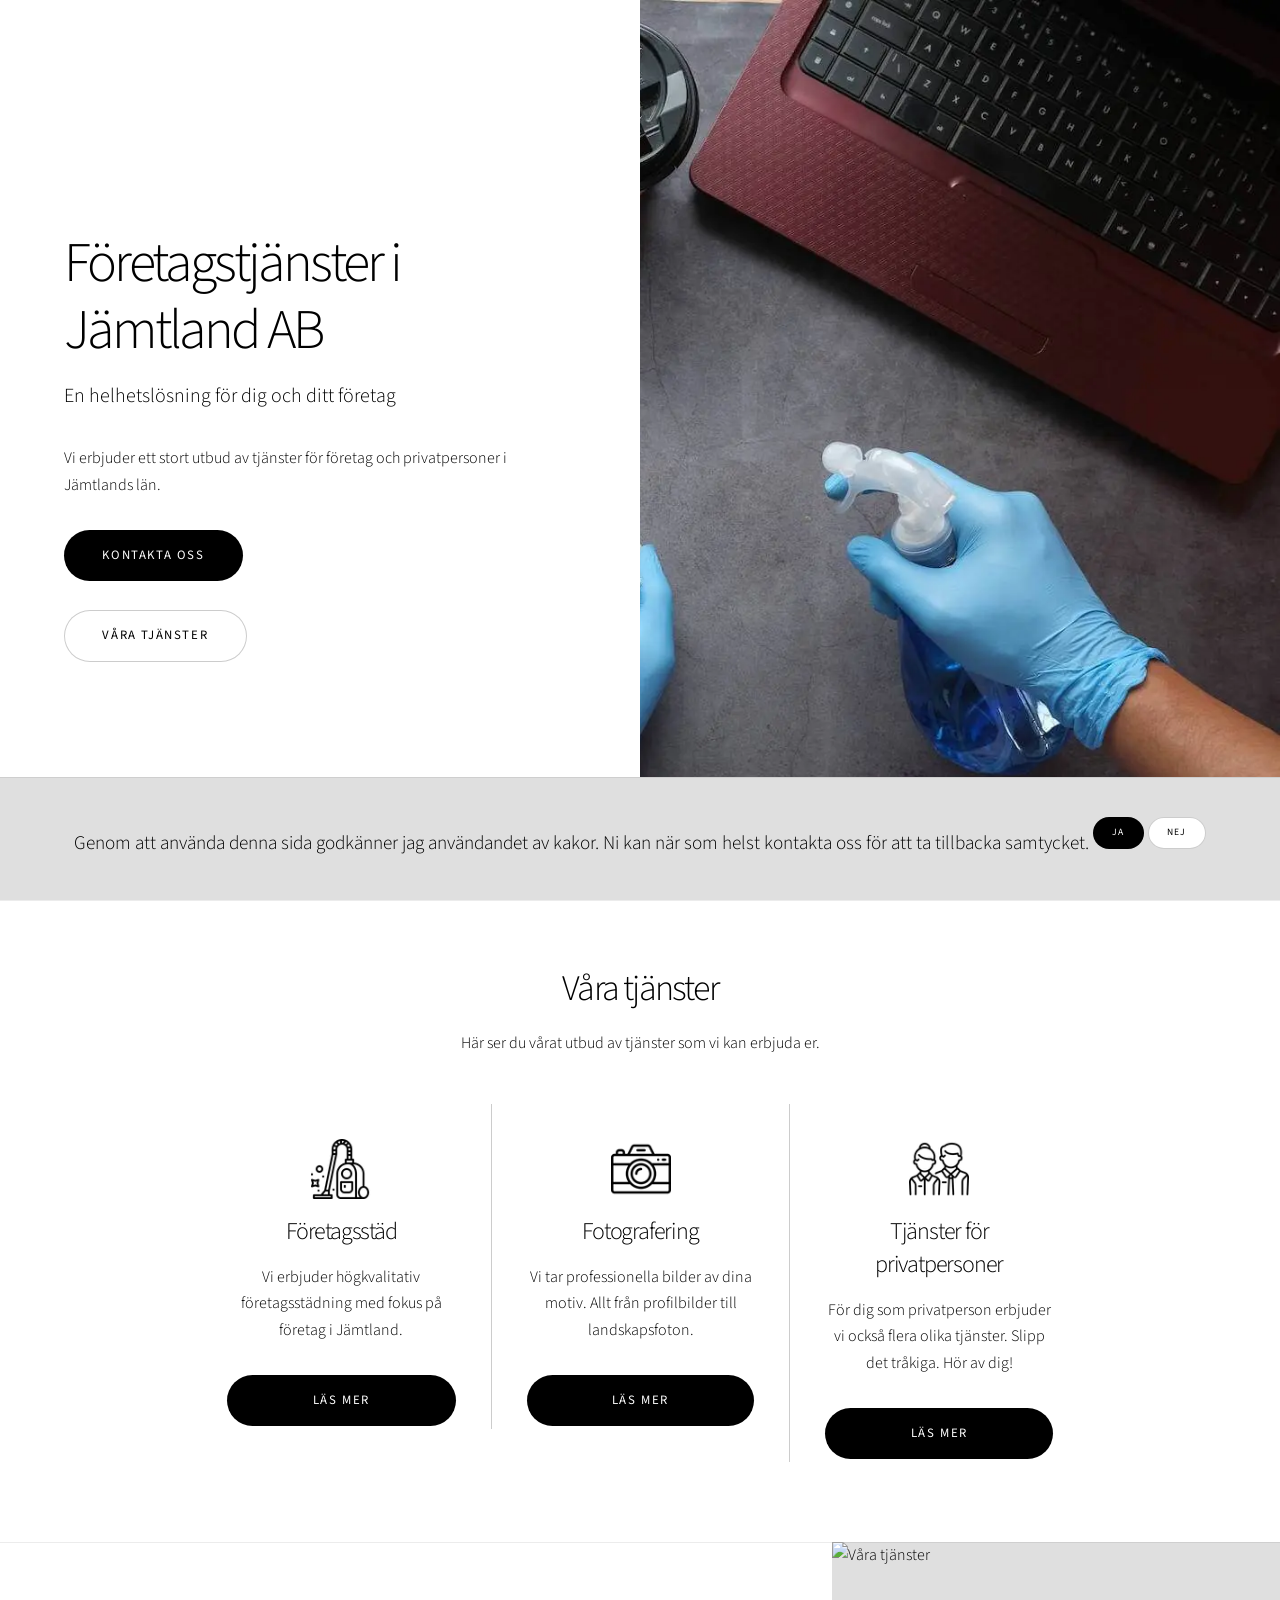
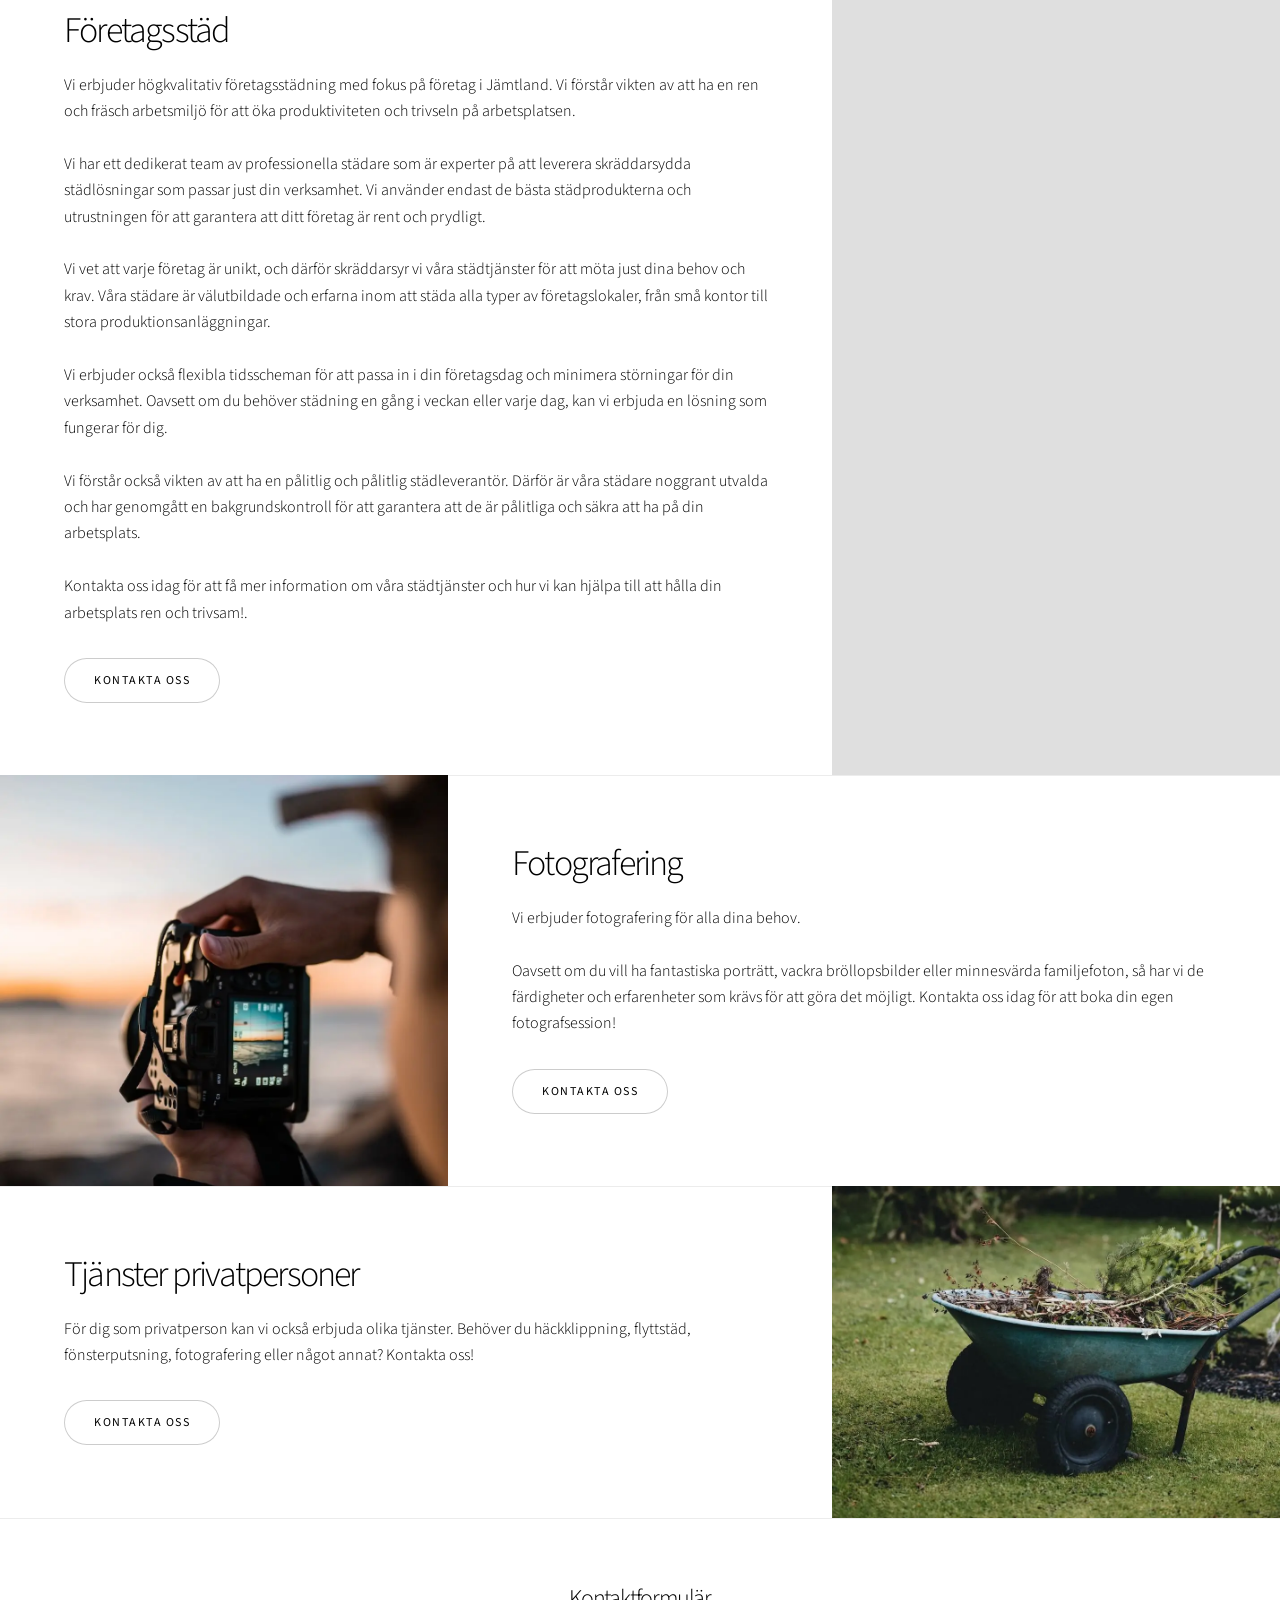
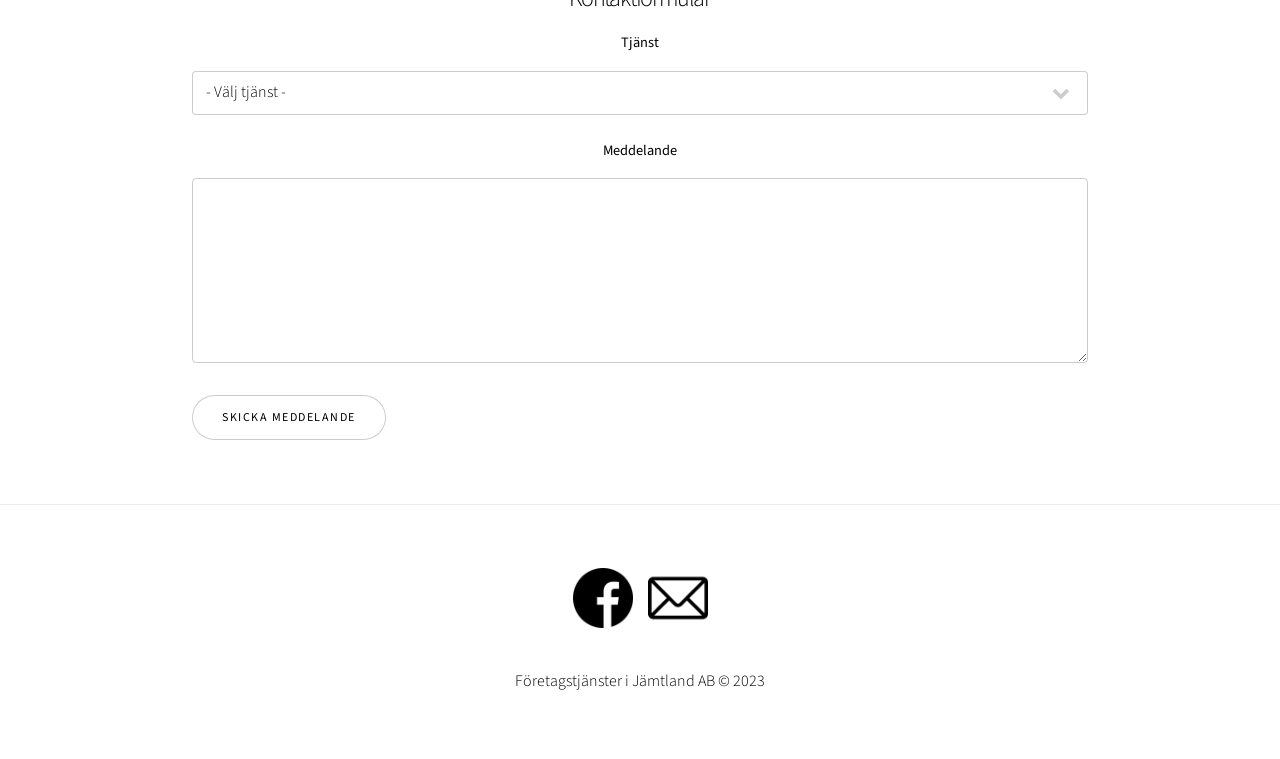
==== public/index.html @ 09ce7a41 "Add private" ====
<!DOCTYPE HTML>

<html lang="sv">
	
	<head>
	<meta name="generator" content="Hugo 0.111.3">
	<title>Företagsstäd i Jämtland AB</title>
	<meta charset="utf-8" />
	<meta name="viewport" content="width=device-width, initial-scale=1, user-scalable=yes" />
	<meta name="description" content="Företagstjänster i Jämtland AB erbjuder flera olika tjänster som företagsstäd, webbutveckling och redovisningstjänster för att hjälpa erat företag.">
	<meta name="author" content="">
	
	<meta name="msapplication-TileColor" content="#da532c">
    <meta name="theme-color" content="#ffffff">	
    <link rel="apple-touch-icon" sizes="180x180" href="./apple-touch-icon.png">
    <link rel="icon" type="image/png" sizes="32x32" href="./favicon-32x32.png">
    <link rel="icon" type="image/png" sizes="16x16" href="./favicon-16x16.png">
    <link rel="manifest" href="./site.webmanifest">
    <link rel="mask-icon" href="./safari-pinned-tab.svg" color="#5bbad5">
	
	
	
	
	
	<link rel="stylesheet" href="./css/main.min.css">
	
	
	
	<noscript><link rel="stylesheet" href="./css/noscript.min.css" /></noscript>
	

</head>


	<body>

		
		<div id="wrapper" class="divided">

	
<section class="banner style1 orient-left content-align-left image-position-right fullscreen onload-image-fade-in onload-content-fade-right">
    <div class="content">
        <h1>Företagstjänster i Jämtland AB</h1>
        <p class="major">En helhetslösning för dig och ditt företag
</p>
        <p>Vi erbjuder ett stort utbud av tjänster för företag och privatpersoner i Jämtlands län.
</p>
        <ul class="actions stacked">
            <li><a href="#form" class="button primary large wide smooth-scroll-middle">Kontakta oss</a></li>
            <li><a href="#items" class="button secondary large wide smooth-scroll-middle">Våra tjänster</a></li>
        </ul>
    </div>
    
    <div class="image">
        <picture>
            
        
            <source srcset="images/desk.webp" type="image/webp" >
        
            
        
            <img
            src="images/desk.jpg"
            alt="Företagsstäd i Jämtand AB"
            loading="lazy"
            decoding="async"
            width="1500"
            height="1000"
            />
        </picture>
    </div>
    
</section>
	
<section class="wrapper style1 align-center" id="items">
    <div class="inner">
        <h2>Våra tjänster</h2>
        <p>Här ser du vårat utbud av tjänster som vi kan erbjuda er.
</p>
        <div class="items style1 medium onscroll-fade-in">
            
                <section>
    <span class="icon style2 major cleaning"></span>
    <h3>Företagsstäd</h3>
    <p>
        Vi erbjuder högkvalitativ företagsstädning med fokus på företag i Jämtland.
    </p>
    <a href="#cleaning" class="button primary large wide smooth-scroll-middle">Läs mer</a>
</section>

            
                <section>
    <span class="icon style2 major camera"></span>
    <h3>Fotografering</h3>
    <p>
        Vi tar professionella bilder av dina motiv. Allt från profilbilder till landskapsfoton.
    </p>
    <a href="#photography" class="button primary large wide smooth-scroll-middle">Läs mer</a>
</section>

            
                <section>
    <span class="icon style2 major private image-bottom"></span>
    <h3>Tjänster för privatpersoner</h3>
    <p>
        För dig som privatperson erbjuder vi också flera olika tjänster. Slipp det tråkiga. Hör av dig!
    </p>
    <a href="#private" class="button primary large wide smooth-scroll-middle">Läs mer</a>
</section>

            
        </div>
    </div>
</section>
	
<section class="spotlight " id="cleaning">
    <div class="content">
        <h2>Företagsstäd</h2>
        <p>Vi erbjuder högkvalitativ företagsstädning med fokus på företag i Jämtland. Vi förstår vikten av att ha en ren och fräsch arbetsmiljö för att öka produktiviteten och trivseln på arbetsplatsen.
<br><br>
Vi har ett dedikerat team av professionella städare som är experter på att leverera skräddarsydda städlösningar som passar just din verksamhet. Vi använder endast de bästa städprodukterna och utrustningen för att garantera att ditt företag är rent och prydligt.
<br><br>
Vi vet att varje företag är unikt, och därför skräddarsyr vi våra städtjänster för att möta just dina behov och krav. Våra städare är välutbildade och erfarna inom att städa alla typer av företagslokaler, från små kontor till stora produktionsanläggningar.
<br><br>
Vi erbjuder också flexibla tidsscheman för att passa in i din företagsdag och minimera störningar för din verksamhet. Oavsett om du behöver städning en gång i veckan eller varje dag, kan vi erbjuda en lösning som fungerar för dig.
<br><br>
Vi förstår också vikten av att ha en pålitlig och pålitlig städleverantör. Därför är våra städare noggrant utvalda och har genomgått en bakgrundskontroll för att garantera att de är pålitliga och säkra att ha på din arbetsplats.
<br><br>
Kontakta oss idag för att få mer information om våra städtjänster och hur vi kan hjälpa till att hålla din arbetsplats ren och trivsam!.
</p>
        <ul class="actions stacked">
            <li><a href="#form" class="button smooth-scroll-middle" onclick="document.getElementById('service').value = 'cleaning'">Kontakta oss</a></li>
        </ul>
    </div>
    <div class="image">
        <picture>
            
        
            <source srcset="images/spray.webp" type="image/webp" >
        
            

            <img
            src="images/spray.jpg"
            alt="Våra tjänster"
            loading="lazy"
            decoding="async"
            width="1500"
            height="1000"
            />
        </picture>
    </div>
</section>
	
<section class="spotlight " id="photography">
    <div class="content">
        <h2>Fotografering</h2>
        <p>Vi erbjuder fotografering för alla dina behov.
<br><br>
Oavsett om du vill ha fantastiska porträtt, vackra bröllopsbilder eller minnesvärda familjefoton, så har vi de färdigheter och erfarenheter som krävs för att göra det möjligt. Kontakta oss idag för att boka din egen fotografsession!
</p>
        <ul class="actions stacked">
            <li><a href="#form" class="button smooth-scroll-middle" onclick="document.getElementById('service').value = 'camera'">Kontakta oss</a></li>
        </ul>
    </div>
    <div class="image">
        <picture>
            
        
            <source srcset="images/photography.webp" type="image/webp" >
        
            

            <img
            src="images/photography.jpg"
            alt="Våra tjänster"
            loading="lazy"
            decoding="async"
            width="1000"
            height="1500"
            />
        </picture>
    </div>
</section>
	
<section class="spotlight image-bottom" id="private">
    <div class="content">
        <h2>Tjänster privatpersoner</h2>
        <p>För dig som privatperson kan vi också erbjuda olika tjänster. Behöver du häckklippning, flyttstäd, fönsterputsning, fotografering eller något annat? Kontakta oss!
</p>
        <ul class="actions stacked">
            <li><a href="#form" class="button smooth-scroll-middle" onclick="document.getElementById('service').value = 'private'">Kontakta oss</a></li>
        </ul>
    </div>
    <div class="image">
        <picture>
            
        
            <source srcset="images/private.webp" type="image/webp" >
        
            

            <img
            src="images/private.jpg"
            alt="Våra tjänster"
            loading="lazy"
            decoding="async"
            width="1000"
            height="1500"
            />
        </picture>
    </div>
</section>
	
	
	<section class="wrapper style1 align-center">
  <div class="inner">
    <header>
        <h3>Kontaktformulär</h3>
    </header>
    <div class="content">
      <form method="post" action="#" id="form">
          <div class="fields">
              <div class="field">
                  <label for="service">Tjänst</label>
                  <select name="service" id="service">
                      <option value="">- Välj tjänst -</option>
                      <option value="cleaning">Företagsstäd</option>
                      <option value="web-development">Webbutveckling</option>
                      <option value="economy">Redovisningstjänster</option>
                  </select>
              </div>
              <div class="field">
                  <label for="message">Meddelande</label>
                  <textarea name="message" id="message" rows="6"></textarea>
              </div>
          </div>
          <ul class="actions">
              <li><input type="submit" name="submit" id="submit" value="Skicka meddelande" /></li>
          </ul>
      </form>
    </div>
  </div>
</section>
	<div id="cookie-notice">
  <span>Genom att använda denna sida godkänner jag användandet av kakor. Ni kan när som helst kontakta oss för att ta tillbacka samtycket.</span>
  <div id="cookie-notice-accept" class="button primary small">Ja</div>
  <div id="cookie-notice-deny" class="button secondary small">Nej</div>
</div>
  <script>
      function createCookie(name,value,days) {
          var expires = "";
          if (days) {
              var date = new Date();
              date.setTime(date.getTime() + (days*24*60*60*1000));
              expires = "; expires=" + date.toUTCString();
          }
          document.cookie = name + "=" + value + expires + "; path=/";
      }
      function readCookie(name) {
          var nameEQ = name + "=";
          var ca = document.cookie.split(';');
          for(var i=0;i < ca.length;i++) {
              var c = ca[i];
              while (c.charAt(0)==' ') c = c.substring(1,c.length);
              if (c.indexOf(nameEQ) == 0) return c.substring(nameEQ.length,c.length);
          }
          return null;
      }
      function eraseCookie(name) {
          createCookie(name,"",-1);
      }
  
      if(readCookie('cookie-notice-option')=='true') {
          function loadScriptAsync(scriptSrc, callback) {
              if (typeof callback !== 'function') {
                  throw new Error('Not a valid callback for async script load');
              }
              var script = document.createElement('script');
              script.onload = callback;
              script.src = scriptSrc;
              document.head.appendChild(script);
          }
  
          loadScriptAsync('https://www.googletagmanager.com/gtag/js?id=G-N3TDDSW', function () {
              window.dataLayer = window.dataLayer || [];
              function gtag() { dataLayer.push(arguments); }
              gtag('js', new Date());
              gtag('config', 'G-N3TDDSW', { 'anonymize_ip': true }); 
          })
      } else if (readCookie('cookie-notice-option')!='false'){
          document.getElementById('cookie-notice').style.display = 'block';
      }
  
      document.getElementById('cookie-notice-accept').addEventListener("click",function() {
          createCookie('cookie-notice-option','true',31);
          document.getElementById('cookie-notice').style.display = 'none';
          location.reload();
      });
  
      document.getElementById('cookie-notice-deny').addEventListener("click",function() {
          createCookie('cookie-notice-option','false',31);
          document.getElementById('cookie-notice').style.display = 'none';
          location.reload();
      });
  
  </script>
  
	
<footer class="wrapper style1 align-center">
    <div class="inner">
        <ul class="icons">
            <li><a target="_blank" href="https://www.facebook.com/profile.php?id=100092133390750" class="icon brands style2"
                style="background-image:  url('[data-uri]')"
                aria-label="Gå till vår Facebooksida"><span class="label">Facebook</span></a></li>
            <li><a target="_blank" href="mailto:intresse@fijab.se" class="fav icon style2"
                style="background-image: url('[data-uri]')"
                aria-label="Skicka ett mail till oss"><span class="label">Email</span></a></li>
        </ul>
        <p>Företagstjänster i Jämtland AB &copy; 2023</p>
</div>
</footer>



		
		</div>
		
		
			
		






<script src='./js/bundle.min.js'></script>


	</body>
</html>
---- public/css/main.min.css ----
@import "https://fonts.googleapis.com/css?family=Source+Sans+Pro:300,300i,400,400i";html,body,div,span,applet,object,iframe,h1,h2,h3,h4,h5,h6,p,blockquote,pre,a,abbr,acronym,address,big,cite,code,del,dfn,em,img,ins,kbd,q,s,samp,small,strike,strong,sub,sup,tt,var,b,u,i,center,dl,dt,dd,ol,ul,li,fieldset,form,label,legend,table,caption,tbody,tfoot,thead,tr,th,td,article,aside,canvas,details,embed,figure,figcaption,footer,header,hgroup,menu,nav,output,ruby,section,summary,time,mark,audio,video{margin:0;padding:0;border:0;font-size:100%;font:inherit;vertical-align:baseline}article,aside,details,figcaption,figure,footer,header,hgroup,menu,nav,section{display:block}body{line-height:1}ol,ul{list-style:none}blockquote,q{quotes:none}blockquote:before,blockquote:after,q:before,q:after{content:'';content:none}table{border-collapse:collapse;border-spacing:0}body{-webkit-text-size-adjust:none}mark{background-color:transparent;color:inherit}input::-moz-focus-inner{border:0;padding:0}input,select,textarea{-moz-appearance:none;-webkit-appearance:none;-ms-appearance:none;appearance:none}@-ms-viewport{width: device-width; }body{-ms-overflow-style:scrollbar}@media screen and (max-width:480px){html,body{min-width:320px}}html{box-sizing:border-box}*,*:before,*:after{box-sizing:inherit}body{background:#fff}body.is-preload *,body.is-preload *:before,body.is-preload *:after{-moz-animation:none!important;-webkit-animation:none!important;-ms-animation:none!important;animation:none!important;-moz-transition:none!important;-webkit-transition:none!important;-ms-transition:none!important;transition:none!important}#cookie-notice{font-size:larger;padding:.5rem 1rem;display:none;text-align:center;position:fixed;bottom:0;left:0;padding-top:40px;padding-bottom:40px;width:100%;background:#dfdfdf;color:#000;z-index:1}#cookie-notice a{font-weight:600;display:inline-flex;cursor:pointer;margin-left:.5rem}#cookie-notice-deny{background-color:#fff}@media(max-width:767px){#cookie-notice span{display:block;padding-top:3px;margin-bottom:1rem}#cookie-notice a{position:relative;bottom:4px}}html{font-size:18pt}@media screen and (max-width:1680px){html{font-size:14pt}}@media screen and (max-width:1280px){html{font-size:12pt}}@media screen and (max-width:736px){html{font-size:11pt}}@media screen and (max-width:360px){html{font-size:10pt}}body{background-color:#fff;color:#000}body,input,select,textarea{font-family:source sans pro,Helvetica,sans-serif;font-size:1rem;font-weight:300;line-height:1.65}a{-moz-transition:color .2s ease-in-out;-webkit-transition:color .2s ease-in-out;-ms-transition:color .2s ease-in-out;transition:color .2s ease-in-out;text-decoration:underline}a:hover{text-decoration:none}strong,b{font-weight:400}em,i{font-style:italic}p{margin:0 0 2rem}p.major{font-size:1.25rem}h1,h2,h3,h4,h5,h6{font-weight:300;line-height:1.375;letter-spacing:-.05em;margin:0 0 1rem}h1 a,h2 a,h3 a,h4 a,h5 a,h6 a{color:inherit;text-decoration:none}h1{font-size:3.5rem;line-height:1.2}h2{font-size:2.25rem}h3{font-size:1.5rem}h4{font-size:1.1rem}h5{font-size:.9rem}h6{font-size:.7rem}sub{font-size:.8rem;position:relative;top:.5rem}sup{font-size:.8rem;position:relative;top:-.5rem}blockquote{border-left:solid 4px;font-style:italic;margin:0 0 2rem;padding:.5rem 0 .5rem 2rem}code{border-radius:4px;font-family:courier new,monospace;font-size:.9em;margin:0 .25rem;padding:.25rem .325rem}pre{-webkit-overflow-scrolling:touch;font-family:courier new,monospace;font-size:.9em;margin:0 0 2rem}pre code{display:block;line-height:1.5;padding:.75rem 1rem;overflow-x:auto}hr{border:0;border-bottom:solid 1px;margin:2.5rem 0}hr.major{margin:3.5rem 0}.align-left{text-align:left}.align-center{text-align:center}.align-right{text-align:right}.footerspacer{padding-left:15px;padding-right:15px}@media screen and (max-width:736px){p.major{font-size:1.1rem}h1{font-size:2.5rem}h2{font-size:2rem}h3{font-size:1.25rem}h4{font-size:1rem}}input,select,textarea{color:#000}a{color:#000}a:hover{color:#837164}strong,b{color:#000}h1,h2,h3,h4,h5,h6{color:#000}blockquote{border-left-color:rgba(0,0,0,.2)}code{background:rgba(0,0,0,5%);border-color:rgba(0,0,0,.2)}hr{border-bottom-color:rgba(0,0,0,.2)}.row{display:flex;flex-wrap:wrap;box-sizing:border-box;align-items:stretch}.row>*{box-sizing:border-box}.row.gtr-uniform>*>:last-child{margin-bottom:0}.row.aln-left{justify-content:flex-start}.row.aln-center{justify-content:center}.row.aln-right{justify-content:flex-end}.row.aln-top{align-items:flex-start}.row.aln-middle{align-items:center}.row.aln-bottom{align-items:flex-end}.row>.imp{order:-1}.row>.col-1{width:8.33333333%}.row>.off-1{margin-left:8.33333333%}.row>.col-2{width:16.66666667%}.row>.off-2{margin-left:16.66666667%}.row>.col-3{width:25%}.row>.off-3{margin-left:25%}.row>.col-4{width:33.33333333%}.row>.off-4{margin-left:33.33333333%}.row>.col-5{width:41.66666667%}.row>.off-5{margin-left:41.66666667%}.row>.col-6{width:50%}.row>.off-6{margin-left:50%}.row>.col-7{width:58.33333333%}.row>.off-7{margin-left:58.33333333%}.row>.col-8{width:66.66666667%}.row>.off-8{margin-left:66.66666667%}.row>.col-9{width:75%}.row>.off-9{margin-left:75%}.row>.col-10{width:83.33333333%}.row>.off-10{margin-left:83.33333333%}.row>.col-11{width:91.66666667%}.row>.off-11{margin-left:91.66666667%}.row>.col-12{width:100%}.row>.off-12{margin-left:100%}.row.gtr-0{margin-top:0;margin-left:0}.row.gtr-0>*{padding:0 0 0 0}.row.gtr-0.gtr-uniform{margin-top:0}.row.gtr-0.gtr-uniform>*{padding-top:0}.row.gtr-25{margin-top:0;margin-left:-.5rem}.row.gtr-25>*{padding:0 0 0 .5rem}.row.gtr-25.gtr-uniform{margin-top:-.5rem}.row.gtr-25.gtr-uniform>*{padding-top:.5rem}.row.gtr-50{margin-top:0;margin-left:-1rem}.row.gtr-50>*{padding:0 0 0 1rem}.row.gtr-50.gtr-uniform{margin-top:-1rem}.row.gtr-50.gtr-uniform>*{padding-top:1rem}.row{margin-top:0;margin-left:-2rem}.row>*{padding:0 0 0 2rem}.row.gtr-uniform{margin-top:-2rem}.row.gtr-uniform>*{padding-top:2rem}.row.gtr-150{margin-top:0;margin-left:-3rem}.row.gtr-150>*{padding:0 0 0 3rem}.row.gtr-150.gtr-uniform{margin-top:-3rem}.row.gtr-150.gtr-uniform>*{padding-top:3rem}.row.gtr-200{margin-top:0;margin-left:-4rem}.row.gtr-200>*{padding:0 0 0 4rem}.row.gtr-200.gtr-uniform{margin-top:-4rem}.row.gtr-200.gtr-uniform>*{padding-top:4rem}@media screen and (max-width:1680px){.row{display:flex;flex-wrap:wrap;box-sizing:border-box;align-items:stretch}.row>*{box-sizing:border-box}.row.gtr-uniform>*>:last-child{margin-bottom:0}.row.aln-left{justify-content:flex-start}.row.aln-center{justify-content:center}.row.aln-right{justify-content:flex-end}.row.aln-top{align-items:flex-start}.row.aln-middle{align-items:center}.row.aln-bottom{align-items:flex-end}.row>.imp-xlarge{order:-1}.row>.col-1-xlarge{width:8.33333333%}.row>.off-1-xlarge{margin-left:8.33333333%}.row>.col-2-xlarge{width:16.66666667%}.row>.off-2-xlarge{margin-left:16.66666667%}.row>.col-3-xlarge{width:25%}.row>.off-3-xlarge{margin-left:25%}.row>.col-4-xlarge{width:33.33333333%}.row>.off-4-xlarge{margin-left:33.33333333%}.row>.col-5-xlarge{width:41.66666667%}.row>.off-5-xlarge{margin-left:41.66666667%}.row>.col-6-xlarge{width:50%}.row>.off-6-xlarge{margin-left:50%}.row>.col-7-xlarge{width:58.33333333%}.row>.off-7-xlarge{margin-left:58.33333333%}.row>.col-8-xlarge{width:66.66666667%}.row>.off-8-xlarge{margin-left:66.66666667%}.row>.col-9-xlarge{width:75%}.row>.off-9-xlarge{margin-left:75%}.row>.col-10-xlarge{width:83.33333333%}.row>.off-10-xlarge{margin-left:83.33333333%}.row>.col-11-xlarge{width:91.66666667%}.row>.off-11-xlarge{margin-left:91.66666667%}.row>.col-12-xlarge{width:100%}.row>.off-12-xlarge{margin-left:100%}.row.gtr-0{margin-top:0;margin-left:0}.row.gtr-0>*{padding:0 0 0 0}.row.gtr-0.gtr-uniform{margin-top:0}.row.gtr-0.gtr-uniform>*{padding-top:0}.row.gtr-25{margin-top:0;margin-left:-.5rem}.row.gtr-25>*{padding:0 0 0 .5rem}.row.gtr-25.gtr-uniform{margin-top:-.5rem}.row.gtr-25.gtr-uniform>*{padding-top:.5rem}.row.gtr-50{margin-top:0;margin-left:-1rem}.row.gtr-50>*{padding:0 0 0 1rem}.row.gtr-50.gtr-uniform{margin-top:-1rem}.row.gtr-50.gtr-uniform>*{padding-top:1rem}.row{margin-top:0;margin-left:-2rem}.row>*{padding:0 0 0 2rem}.row.gtr-uniform{margin-top:-2rem}.row.gtr-uniform>*{padding-top:2rem}.row.gtr-150{margin-top:0;margin-left:-3rem}.row.gtr-150>*{padding:0 0 0 3rem}.row.gtr-150.gtr-uniform{margin-top:-3rem}.row.gtr-150.gtr-uniform>*{padding-top:3rem}.row.gtr-200{margin-top:0;margin-left:-4rem}.row.gtr-200>*{padding:0 0 0 4rem}.row.gtr-200.gtr-uniform{margin-top:-4rem}.row.gtr-200.gtr-uniform>*{padding-top:4rem}}@media screen and (max-width:1280px){.row{display:flex;flex-wrap:wrap;box-sizing:border-box;align-items:stretch}.row>*{box-sizing:border-box}.row.gtr-uniform>*>:last-child{margin-bottom:0}.row.aln-left{justify-content:flex-start}.row.aln-center{justify-content:center}.row.aln-right{justify-content:flex-end}.row.aln-top{align-items:flex-start}.row.aln-middle{align-items:center}.row.aln-bottom{align-items:flex-end}.row>.imp-large{order:-1}.row>.col-1-large{width:8.33333333%}.row>.off-1-large{margin-left:8.33333333%}.row>.col-2-large{width:16.66666667%}.row>.off-2-large{margin-left:16.66666667%}.row>.col-3-large{width:25%}.row>.off-3-large{margin-left:25%}.row>.col-4-large{width:33.33333333%}.row>.off-4-large{margin-left:33.33333333%}.row>.col-5-large{width:41.66666667%}.row>.off-5-large{margin-left:41.66666667%}.row>.col-6-large{width:50%}.row>.off-6-large{margin-left:50%}.row>.col-7-large{width:58.33333333%}.row>.off-7-large{margin-left:58.33333333%}.row>.col-8-large{width:66.66666667%}.row>.off-8-large{margin-left:66.66666667%}.row>.col-9-large{width:75%}.row>.off-9-large{margin-left:75%}.row>.col-10-large{width:83.33333333%}.row>.off-10-large{margin-left:83.33333333%}.row>.col-11-large{width:91.66666667%}.row>.off-11-large{margin-left:91.66666667%}.row>.col-12-large{width:100%}.row>.off-12-large{margin-left:100%}.row.gtr-0{margin-top:0;margin-left:0}.row.gtr-0>*{padding:0 0 0 0}.row.gtr-0.gtr-uniform{margin-top:0}.row.gtr-0.gtr-uniform>*{padding-top:0}.row.gtr-25{margin-top:0;margin-left:-.5rem}.row.gtr-25>*{padding:0 0 0 .5rem}.row.gtr-25.gtr-uniform{margin-top:-.5rem}.row.gtr-25.gtr-uniform>*{padding-top:.5rem}.row.gtr-50{margin-top:0;margin-left:-1rem}.row.gtr-50>*{padding:0 0 0 1rem}.row.gtr-50.gtr-uniform{margin-top:-1rem}.row.gtr-50.gtr-uniform>*{padding-top:1rem}.row{margin-top:0;margin-left:-2rem}.row>*{padding:0 0 0 2rem}.row.gtr-uniform{margin-top:-2rem}.row.gtr-uniform>*{padding-top:2rem}.row.gtr-150{margin-top:0;margin-left:-3rem}.row.gtr-150>*{padding:0 0 0 3rem}.row.gtr-150.gtr-uniform{margin-top:-3rem}.row.gtr-150.gtr-uniform>*{padding-top:3rem}.row.gtr-200{margin-top:0;margin-left:-4rem}.row.gtr-200>*{padding:0 0 0 4rem}.row.gtr-200.gtr-uniform{margin-top:-4rem}.row.gtr-200.gtr-uniform>*{padding-top:4rem}}@media screen and (max-width:980px){.row{display:flex;flex-wrap:wrap;box-sizing:border-box;align-items:stretch}.row>*{box-sizing:border-box}.row.gtr-uniform>*>:last-child{margin-bottom:0}.row.aln-left{justify-content:flex-start}.row.aln-center{justify-content:center}.row.aln-right{justify-content:flex-end}.row.aln-top{align-items:flex-start}.row.aln-middle{align-items:center}.row.aln-bottom{align-items:flex-end}.row>.imp-medium{order:-1}.row>.col-1-medium{width:8.33333333%}.row>.off-1-medium{margin-left:8.33333333%}.row>.col-2-medium{width:16.66666667%}.row>.off-2-medium{margin-left:16.66666667%}.row>.col-3-medium{width:25%}.row>.off-3-medium{margin-left:25%}.row>.col-4-medium{width:33.33333333%}.row>.off-4-medium{margin-left:33.33333333%}.row>.col-5-medium{width:41.66666667%}.row>.off-5-medium{margin-left:41.66666667%}.row>.col-6-medium{width:50%}.row>.off-6-medium{margin-left:50%}.row>.col-7-medium{width:58.33333333%}.row>.off-7-medium{margin-left:58.33333333%}.row>.col-8-medium{width:66.66666667%}.row>.off-8-medium{margin-left:66.66666667%}.row>.col-9-medium{width:75%}.row>.off-9-medium{margin-left:75%}.row>.col-10-medium{width:83.33333333%}.row>.off-10-medium{margin-left:83.33333333%}.row>.col-11-medium{width:91.66666667%}.row>.off-11-medium{margin-left:91.66666667%}.row>.col-12-medium{width:100%}.row>.off-12-medium{margin-left:100%}.row.gtr-0{margin-top:0;margin-left:0}.row.gtr-0>*{padding:0 0 0 0}.row.gtr-0.gtr-uniform{margin-top:0}.row.gtr-0.gtr-uniform>*{padding-top:0}.row.gtr-25{margin-top:0;margin-left:-.5rem}.row.gtr-25>*{padding:0 0 0 .5rem}.row.gtr-25.gtr-uniform{margin-top:-.5rem}.row.gtr-25.gtr-uniform>*{padding-top:.5rem}.row.gtr-50{margin-top:0;margin-left:-1rem}.row.gtr-50>*{padding:0 0 0 1rem}.row.gtr-50.gtr-uniform{margin-top:-1rem}.row.gtr-50.gtr-uniform>*{padding-top:1rem}.row{margin-top:0;margin-left:-2rem}.row>*{padding:0 0 0 2rem}.row.gtr-uniform{margin-top:-2rem}.row.gtr-uniform>*{padding-top:2rem}.row.gtr-150{margin-top:0;margin-left:-3rem}.row.gtr-150>*{padding:0 0 0 3rem}.row.gtr-150.gtr-uniform{margin-top:-3rem}.row.gtr-150.gtr-uniform>*{padding-top:3rem}.row.gtr-200{margin-top:0;margin-left:-4rem}.row.gtr-200>*{padding:0 0 0 4rem}.row.gtr-200.gtr-uniform{margin-top:-4rem}.row.gtr-200.gtr-uniform>*{padding-top:4rem}}@media screen and (max-width:736px){.row{display:flex;flex-wrap:wrap;box-sizing:border-box;align-items:stretch}.row>*{box-sizing:border-box}.row.gtr-uniform>*>:last-child{margin-bottom:0}.row.aln-left{justify-content:flex-start}.row.aln-center{justify-content:center}.row.aln-right{justify-content:flex-end}.row.aln-top{align-items:flex-start}.row.aln-middle{align-items:center}.row.aln-bottom{align-items:flex-end}.row>.imp-small{order:-1}.row>.col-1-small{width:8.33333333%}.row>.off-1-small{margin-left:8.33333333%}.row>.col-2-small{width:16.66666667%}.row>.off-2-small{margin-left:16.66666667%}.row>.col-3-small{width:25%}.row>.off-3-small{margin-left:25%}.row>.col-4-small{width:33.33333333%}.row>.off-4-small{margin-left:33.33333333%}.row>.col-5-small{width:41.66666667%}.row>.off-5-small{margin-left:41.66666667%}.row>.col-6-small{width:50%}.row>.off-6-small{margin-left:50%}.row>.col-7-small{width:58.33333333%}.row>.off-7-small{margin-left:58.33333333%}.row>.col-8-small{width:66.66666667%}.row>.off-8-small{margin-left:66.66666667%}.row>.col-9-small{width:75%}.row>.off-9-small{margin-left:75%}.row>.col-10-small{width:83.33333333%}.row>.off-10-small{margin-left:83.33333333%}.row>.col-11-small{width:91.66666667%}.row>.off-11-small{margin-left:91.66666667%}.row>.col-12-small{width:100%}.row>.off-12-small{margin-left:100%}.row.gtr-0{margin-top:0;margin-left:0}.row.gtr-0>*{padding:0 0 0 0}.row.gtr-0.gtr-uniform{margin-top:0}.row.gtr-0.gtr-uniform>*{padding-top:0}.row.gtr-25{margin-top:0;margin-left:-.5rem}.row.gtr-25>*{padding:0 0 0 .5rem}.row.gtr-25.gtr-uniform{margin-top:-.5rem}.row.gtr-25.gtr-uniform>*{padding-top:.5rem}.row.gtr-50{margin-top:0;margin-left:-1rem}.row.gtr-50>*{padding:0 0 0 1rem}.row.gtr-50.gtr-uniform{margin-top:-1rem}.row.gtr-50.gtr-uniform>*{padding-top:1rem}.row{margin-top:0;margin-left:-2rem}.row>*{padding:0 0 0 2rem}.row.gtr-uniform{margin-top:-2rem}.row.gtr-uniform>*{padding-top:2rem}.row.gtr-150{margin-top:0;margin-left:-3rem}.row.gtr-150>*{padding:0 0 0 3rem}.row.gtr-150.gtr-uniform{margin-top:-3rem}.row.gtr-150.gtr-uniform>*{padding-top:3rem}.row.gtr-200{margin-top:0;margin-left:-4rem}.row.gtr-200>*{padding:0 0 0 4rem}.row.gtr-200.gtr-uniform{margin-top:-4rem}.row.gtr-200.gtr-uniform>*{padding-top:4rem}}@media screen and (max-width:480px){.row{display:flex;flex-wrap:wrap;box-sizing:border-box;align-items:stretch}.row>*{box-sizing:border-box}.row.gtr-uniform>*>:last-child{margin-bottom:0}.row.aln-left{justify-content:flex-start}.row.aln-center{justify-content:center}.row.aln-right{justify-content:flex-end}.row.aln-top{align-items:flex-start}.row.aln-middle{align-items:center}.row.aln-bottom{align-items:flex-end}.row>.imp-xsmall{order:-1}.row>.col-1-xsmall{width:8.33333333%}.row>.off-1-xsmall{margin-left:8.33333333%}.row>.col-2-xsmall{width:16.66666667%}.row>.off-2-xsmall{margin-left:16.66666667%}.row>.col-3-xsmall{width:25%}.row>.off-3-xsmall{margin-left:25%}.row>.col-4-xsmall{width:33.33333333%}.row>.off-4-xsmall{margin-left:33.33333333%}.row>.col-5-xsmall{width:41.66666667%}.row>.off-5-xsmall{margin-left:41.66666667%}.row>.col-6-xsmall{width:50%}.row>.off-6-xsmall{margin-left:50%}.row>.col-7-xsmall{width:58.33333333%}.row>.off-7-xsmall{margin-left:58.33333333%}.row>.col-8-xsmall{width:66.66666667%}.row>.off-8-xsmall{margin-left:66.66666667%}.row>.col-9-xsmall{width:75%}.row>.off-9-xsmall{margin-left:75%}.row>.col-10-xsmall{width:83.33333333%}.row>.off-10-xsmall{margin-left:83.33333333%}.row>.col-11-xsmall{width:91.66666667%}.row>.off-11-xsmall{margin-left:91.66666667%}.row>.col-12-xsmall{width:100%}.row>.off-12-xsmall{margin-left:100%}.row.gtr-0{margin-top:0;margin-left:0}.row.gtr-0>*{padding:0 0 0 0}.row.gtr-0.gtr-uniform{margin-top:0}.row.gtr-0.gtr-uniform>*{padding-top:0}.row.gtr-25{margin-top:0;margin-left:-.5rem}.row.gtr-25>*{padding:0 0 0 .5rem}.row.gtr-25.gtr-uniform{margin-top:-.5rem}.row.gtr-25.gtr-uniform>*{padding-top:.5rem}.row.gtr-50{margin-top:0;margin-left:-1rem}.row.gtr-50>*{padding:0 0 0 1rem}.row.gtr-50.gtr-uniform{margin-top:-1rem}.row.gtr-50.gtr-uniform>*{padding-top:1rem}.row{margin-top:0;margin-left:-2rem}.row>*{padding:0 0 0 2rem}.row.gtr-uniform{margin-top:-2rem}.row.gtr-uniform>*{padding-top:2rem}.row.gtr-150{margin-top:0;margin-left:-3rem}.row.gtr-150>*{padding:0 0 0 3rem}.row.gtr-150.gtr-uniform{margin-top:-3rem}.row.gtr-150.gtr-uniform>*{padding-top:3rem}.row.gtr-200{margin-top:0;margin-left:-4rem}.row.gtr-200>*{padding:0 0 0 4rem}.row.gtr-200.gtr-uniform{margin-top:-4rem}.row.gtr-200.gtr-uniform>*{padding-top:4rem}}@media screen and (max-width:360px){.row{display:flex;flex-wrap:wrap;box-sizing:border-box;align-items:stretch}.row>*{box-sizing:border-box}.row.gtr-uniform>*>:last-child{margin-bottom:0}.row.aln-left{justify-content:flex-start}.row.aln-center{justify-content:center}.row.aln-right{justify-content:flex-end}.row.aln-top{align-items:flex-start}.row.aln-middle{align-items:center}.row.aln-bottom{align-items:flex-end}.row>.imp-xxsmall{order:-1}.row>.col-1-xxsmall{width:8.33333333%}.row>.off-1-xxsmall{margin-left:8.33333333%}.row>.col-2-xxsmall{width:16.66666667%}.row>.off-2-xxsmall{margin-left:16.66666667%}.row>.col-3-xxsmall{width:25%}.row>.off-3-xxsmall{margin-left:25%}.row>.col-4-xxsmall{width:33.33333333%}.row>.off-4-xxsmall{margin-left:33.33333333%}.row>.col-5-xxsmall{width:41.66666667%}.row>.off-5-xxsmall{margin-left:41.66666667%}.row>.col-6-xxsmall{width:50%}.row>.off-6-xxsmall{margin-left:50%}.row>.col-7-xxsmall{width:58.33333333%}.row>.off-7-xxsmall{margin-left:58.33333333%}.row>.col-8-xxsmall{width:66.66666667%}.row>.off-8-xxsmall{margin-left:66.66666667%}.row>.col-9-xxsmall{width:75%}.row>.off-9-xxsmall{margin-left:75%}.row>.col-10-xxsmall{width:83.33333333%}.row>.off-10-xxsmall{margin-left:83.33333333%}.row>.col-11-xxsmall{width:91.66666667%}.row>.off-11-xxsmall{margin-left:91.66666667%}.row>.col-12-xxsmall{width:100%}.row>.off-12-xxsmall{margin-left:100%}.row.gtr-0{margin-top:0;margin-left:0}.row.gtr-0>*{padding:0 0 0 0}.row.gtr-0.gtr-uniform{margin-top:0}.row.gtr-0.gtr-uniform>*{padding-top:0}.row.gtr-25{margin-top:0;margin-left:-.5rem}.row.gtr-25>*{padding:0 0 0 .5rem}.row.gtr-25.gtr-uniform{margin-top:-.5rem}.row.gtr-25.gtr-uniform>*{padding-top:.5rem}.row.gtr-50{margin-top:0;margin-left:-1rem}.row.gtr-50>*{padding:0 0 0 1rem}.row.gtr-50.gtr-uniform{margin-top:-1rem}.row.gtr-50.gtr-uniform>*{padding-top:1rem}.row{margin-top:0;margin-left:-2rem}.row>*{padding:0 0 0 2rem}.row.gtr-uniform{margin-top:-2rem}.row.gtr-uniform>*{padding-top:2rem}.row.gtr-150{margin-top:0;margin-left:-3rem}.row.gtr-150>*{padding:0 0 0 3rem}.row.gtr-150.gtr-uniform{margin-top:-3rem}.row.gtr-150.gtr-uniform>*{padding-top:3rem}.row.gtr-200{margin-top:0;margin-left:-4rem}.row.gtr-200>*{padding:0 0 0 4rem}.row.gtr-200.gtr-uniform{margin-top:-4rem}.row.gtr-200.gtr-uniform>*{padding-top:4rem}}.box{border-radius:4px;border:solid 1px;margin-bottom:2rem;padding:1.5rem}.box>:last-child,.box>:last-child>:last-child,.box>:last-child>:last-child>:last-child{margin-bottom:0}.box.alt{border:0;border-radius:0;padding:0}.box{border-color:rgba(0,0,0,.2)}input[type=submit],input[type=reset],input[type=button],button,.button{-moz-appearance:none;-webkit-appearance:none;-ms-appearance:none;appearance:none;-moz-transition:background-color .2s ease-in-out,box-shadow .2s ease-in-out,color .2s ease-in-out;-webkit-transition:background-color .2s ease-in-out,box-shadow .2s ease-in-out,color .2s ease-in-out;-ms-transition:background-color .2s ease-in-out,box-shadow .2s ease-in-out,color .2s ease-in-out;transition:background-color .2s ease-in-out,box-shadow .2s ease-in-out,color .2s ease-in-out;border:0;cursor:pointer;display:inline-block;font-weight:400;letter-spacing:.125em;text-align:center;text-decoration:none;text-transform:uppercase;white-space:nowrap;font-size:.75rem;max-width:20rem;height:3.75em;line-height:3.75em;border-radius:3.75em;padding:0 2.5em;text-overflow:ellipsis;overflow:hidden}input[type=submit].icon:before,input[type=reset].icon:before,input[type=button].icon:before,button.icon:before,.button.icon:before{margin-right:.5rem}input[type=submit].fit,input[type=reset].fit,input[type=button].fit,button.fit,.button.fit{width:100%}input[type=submit].small,input[type=reset].small,input[type=button].small,button.small,.button.small{font-size:.6rem;height:3.325em;line-height:3.325em;border-radius:3.325em;padding:0 2em}input[type=submit].large,input[type=reset].large,input[type=button].large,button.large,.button.large{font-size:.8rem;height:4em;line-height:4em;border-radius:4em;padding:0 3em}input[type=submit].wide,input[type=reset].wide,input[type=button].wide,button.wide,.button.wide{min-width:14em}input[type=submit].disabled,input[type=submit]:disabled,input[type=reset].disabled,input[type=reset]:disabled,input[type=button].disabled,input[type=button]:disabled,button.disabled,button:disabled,.button.disabled,.button:disabled{pointer-events:none;opacity:.25}input[type=submit],input[type=reset],input[type=button],button,.button{background-color:transparent;box-shadow:inset 0 0 0 1px rgba(0,0,0,.2);color:#000!important}input[type=submit]:hover,input[type=reset]:hover,input[type=button]:hover,button:hover,.button:hover{box-shadow:inset 0 0 0 1px #837164;color:#837164!important}input[type=submit]:active,input[type=reset]:active,input[type=button]:active,button:active,.button:active{background-color:rgba(131,113,100,.2);box-shadow:inset 0 0 0 1px #837164;color:#837164!important}input[type=submit].primary,input[type=reset].primary,input[type=button].primary,button.primary,.button.primary{background-color:#000;box-shadow:none;color:#fff!important}input[type=submit].primary:hover,input[type=reset].primary:hover,input[type=button].primary:hover,button.primary:hover,.button.primary:hover{background-color:#837164}input[type=submit].primary:active,input[type=reset].primary:active,input[type=button].primary:active,button.primary:active,.button.primary:active{background-color:#60534a}form{margin:0 0 2rem}form>:last-child{margin-bottom:0}form>.fields{display:-moz-flex;display:-webkit-flex;display:-ms-flex;display:flex;-moz-flex-wrap:wrap;-webkit-flex-wrap:wrap;-ms-flex-wrap:wrap;flex-wrap:wrap;width:calc(100% + 3rem);margin:-1.5rem 0 2rem -1.5rem}form>.fields>.field{-moz-flex-grow:0;-webkit-flex-grow:0;-ms-flex-grow:0;flex-grow:0;-moz-flex-shrink:0;-webkit-flex-shrink:0;-ms-flex-shrink:0;flex-shrink:0;padding:1.5rem 0 0 1.5rem;width:calc(100% - 1.5rem)}form>.fields>.field.half{width:calc(50% - .75rem)}form>.fields>.field.third{width:calc(100%/3 - .5rem)}form>.fields>.field.quarter{width:calc(25% - .375rem)}@media screen and (max-width:480px){form>.fields{width:calc(100% + 3rem);margin:-1.5rem 0 2rem -1.5rem}form>.fields>.field{padding:1.5rem 0 0 1.5rem;width:calc(100% - 1.5rem)}form>.fields>.field.half{width:calc(100% - 1.5rem)}form>.fields>.field.third{width:calc(100% - 1.5rem)}form>.fields>.field.quarter{width:calc(100% - 1.5rem)}}label{display:block;font-size:.9rem;font-weight:400;margin:0 0 1rem}input[type=text],input[type=password],input[type=email],input[type=tel],input[type=search],input[type=url],select,textarea{-moz-appearance:none;-webkit-appearance:none;-ms-appearance:none;appearance:none;background-color:transparent;border-radius:4px;border:none;border:solid 1px;color:inherit;display:block;outline:0;padding:0 .825rem;text-decoration:none;width:100%}input[type=text]:invalid,input[type=password]:invalid,input[type=email]:invalid,input[type=tel]:invalid,input[type=search]:invalid,input[type=url]:invalid,select:invalid,textarea:invalid{box-shadow:none}select{background-size:1.25rem;background-repeat:no-repeat;background-position:calc(100% - 1rem);height:2.75rem;padding-right:2.75rem;text-overflow:ellipsis}select:focus::-ms-value{background-color:transparent}select::-ms-expand{display:none}input[type=text],input[type=password],input[type=email],input[type=tel],input[type=search],input[type=url],select{height:2.75rem}textarea{padding:.75rem 1rem}input[type=checkbox],input[type=radio]{-moz-appearance:none;-webkit-appearance:none;-ms-appearance:none;appearance:none;display:block;float:left;margin-right:-2rem;opacity:0;width:1rem;z-index:-1}input[type=checkbox]+label,input[type=radio]+label{text-decoration:none;-moz-user-select:none;-webkit-user-select:none;-ms-user-select:none;user-select:none;cursor:pointer;display:inline-block;font-size:1rem;font-weight:300;padding-left:2.4rem;padding-right:.75rem;position:relative;margin-bottom:0}input[type=checkbox]+label:before,input[type=radio]+label:before{-moz-osx-font-smoothing:grayscale;-webkit-font-smoothing:antialiased;display:inline-block;font-style:normal;font-variant:normal;text-rendering:auto;line-height:1;text-transform:none!important;font-family:'font awesome 5 pro';font-weight:900}input[type=checkbox]+label:before,input[type=radio]+label:before{border-radius:4px;border:solid 1px;content:'';display:inline-block;font-size:.8rem;height:1.65rem;left:0;line-height:1.65rem;position:absolute;text-align:center;top:0;width:1.65rem}input[type=checkbox]:checked+label:before,input[type=radio]:checked+label:before{content:'\f00c'}input[type=checkbox]+label:before{border-radius:4px}input[type=radio]+label:before{border-radius:100%}::-webkit-input-placeholder{opacity:1}:-moz-placeholder{opacity:1}::-moz-placeholder{opacity:1}:-ms-input-placeholder{opacity:1}label{color:#000}input[type=text],input[type=password],input[type=email],input[type=tel],input[type=search],input[type=url],select,textarea{border-color:rgba(0,0,0,.2)}input[type=text]:focus,input[type=password]:focus,input[type=email]:focus,input[type=tel]:focus,input[type=search]:focus,input[type=url]:focus,select:focus,textarea:focus{border-color:#837164;box-shadow:0 0 0 1px #837164}select{background-image:url("data:image/svg+xml;charset=utf8,%3Csvg%20xmlns=%22http://www.w3.org/2000/svg%22%20width=%2240%22%20height=%2240%22%20preserveAspectRatio=%22none%22%20viewBox=%220%200%2040%2040%22%3E%3Cpath%20d=%22M9.4%2012.3l10.4%2010.4%2010.4-10.4c.2-.2.5-.4.9-.4.3.0.6.1.9.4l3.3%203.3c.2.2.4.5.4.9s-.1.6-.4.9L20.7%2031.9c-.2.2-.5.4-.9.4-.3.0-.6-.1-.9-.4L4.3%2017.3c-.2-.2-.4-.5-.4-.9s.1-.6.4-.9l3.3-3.3c.2-.2.5-.4.9-.4S9.1%2012.1%209.4%2012.3z%22%20fill=%22rgba(0,%200,%200,%200.2)%22/%3E%3C/svg%3E")}select option{color:#000;background:#fff}input[type=checkbox]+label,input[type=radio]+label{color:#000}input[type=checkbox]+label:before,input[type=radio]+label:before{border-color:rgba(0,0,0,.2)}input[type=checkbox]:checked+label:before,input[type=radio]:checked+label:before{background-color:#000;border-color:#000;color:#fff}input[type=checkbox]:focus+label:before,input[type=radio]:focus+label:before{border-color:#837164;box-shadow:0 0 0 1px #837164}::-webkit-input-placeholder{color:rgba(0,0,0,.75)!important}:-moz-placeholder{color:rgba(0,0,0,.75)!important}::-moz-placeholder{color:rgba(0,0,0,.75)!important}:-ms-input-placeholder{color:rgba(0,0,0,.75)!important}.icon{text-decoration:none;border-bottom:none;position:relative;text-align:center}.icon:before{-moz-osx-font-smoothing:grayscale;-webkit-font-smoothing:antialiased;display:inline-block;font-style:normal;font-variant:normal;text-rendering:auto;line-height:1;text-transform:none!important;font-family:'font awesome 5 pro';font-weight:400}.icon>.label{display:none}.icon:before{line-height:inherit}.icon.solid:before{font-weight:900}.icon.brands:before{font-family:'font awesome 5 brands'}.icon.style2:before{border-radius:2.75em;display:inline-block;height:2.75em;line-height:2.75em;width:2.75em}.icon.major{display:block;margin:0 0 1rem}.icon.major:before{font-size:1.25rem}a.icon.style2:before{-moz-transition:background-color .2s ease-in-out,box-shadow .2s ease-in-out,color .2s ease-in-out;-webkit-transition:background-color .2s ease-in-out,box-shadow .2s ease-in-out,color .2s ease-in-out;-ms-transition:background-color .2s ease-in-out,box-shadow .2s ease-in-out,color .2s ease-in-out;transition:background-color .2s ease-in-out,box-shadow .2s ease-in-out,color .2s ease-in-out}.icon.style2:before{box-shadow:inset 0 0 0 1px rgba(0,0,0,.2)}a.icon.style2:hover:before{box-shadow:inset 0 0 0 1px #837164;color:#837164}a.icon.style2:active:before{background-color:rgba(131,113,100,.1);box-shadow:inset 0 0 0 1px #837164;color:#837164}.image{border:0;border-radius:4px;display:inline-block;position:relative}.image img{display:block;border-radius:4px}.image.left,.image.right{width:40%;max-width:10rem}.image.left img,.image.right img{width:100%}.image.left{float:left;margin:0 1.5rem 1rem 0;top:.25rem}.image.right{float:right;margin:0 0 1rem 1.5rem;top:.25rem}.image.fit{display:block;margin:0 0 2rem;width:100%}.image.fit img{width:100%}.image.main{display:block;margin:0 0 3rem;width:100%}.image.main img{width:100%}ol{list-style:decimal;margin:0 0 2rem;padding-left:1.25rem}ol li{padding-left:.25rem}ul{list-style:disc;margin:0 0 2rem;padding-left:1rem}ul li{padding-left:.5rem}ul.alt{list-style:none;padding-left:0}ul.alt li{border-top:solid 1px;padding:.5rem 0}ul.alt li:first-child{border-top:0;padding-top:0}dl{margin:0 0 2rem}dl dt{display:block;font-weight:400;margin:0 0 1rem}dl dd{margin-left:2rem}dl.style2 dt{width:25%;float:left}dl.style2 dd{width:70%;float:left}dl.style2:after{content:'';display:block;clear:both}ul.alt li{border-top-color:rgba(0,0,0,.2)}ul.actions{display:-moz-flex;display:-webkit-flex;display:-ms-flex;display:flex;cursor:default;list-style:none;margin-left:-1rem;padding-left:0}ul.actions li{padding:0 0 0 1rem;vertical-align:middle}ul.actions.special{-moz-justify-content:center;-webkit-justify-content:center;-ms-justify-content:center;justify-content:center;width:100%;margin-left:0}ul.actions.special li:first-child{padding-left:0}ul.actions.stacked{-moz-flex-direction:column;-webkit-flex-direction:column;-ms-flex-direction:column;flex-direction:column;margin-left:0}ul.actions.stacked li{padding:1.3rem 0 0}ul.actions.stacked li:first-child{padding-top:0}ul.actions.fit{width:calc(100% + 1rem)}ul.actions.fit li{-moz-flex-grow:1;-webkit-flex-grow:1;-ms-flex-grow:1;flex-grow:1;-moz-flex-shrink:1;-webkit-flex-shrink:1;-ms-flex-shrink:1;flex-shrink:1;width:100%}ul.actions.fit li>*{width:100%}ul.actions.fit.stacked{width:100%}@media screen and (max-width:480px){ul.actions:not(.fixed){-moz-flex-direction:column;-webkit-flex-direction:column;-ms-flex-direction:column;flex-direction:column;margin-left:0;width:100%!important}ul.actions:not(.fixed) li{-moz-flex-grow:1;-webkit-flex-grow:1;-ms-flex-grow:1;flex-grow:1;-moz-flex-shrink:1;-webkit-flex-shrink:1;-ms-flex-shrink:1;flex-shrink:1;padding:1rem 0 0;text-align:center;width:100%}ul.actions:not(.fixed) li>*{width:100%}ul.actions:not(.fixed) li:first-child{padding-top:0}ul.actions:not(.fixed) li input[type=submit],ul.actions:not(.fixed) li input[type=reset],ul.actions:not(.fixed) li input[type=button],ul.actions:not(.fixed) li button,ul.actions:not(.fixed) li .button{width:100%}ul.actions:not(.fixed) li input[type=submit].icon:before,ul.actions:not(.fixed) li input[type=reset].icon:before,ul.actions:not(.fixed) li input[type=button].icon:before,ul.actions:not(.fixed) li button.icon:before,ul.actions:not(.fixed) li .button.icon:before{margin-left:-.5rem}}ul.icons{cursor:default;list-style:none;padding-left:0}ul.icons li{display:inline-block;padding:0 .75rem 0 0}ul.icons li:last-child{padding-right:0}section.special,article.special{text-align:center}header p{position:relative;margin:-.65rem 0 1.5rem;font-style:italic}header h1+p{font-size:1.375rem}header h2+p{font-size:1.25rem}header h3+p{font-size:1.1rem}header h4+p,header h5+p,header h6+p{font-size:.9rem}header p{color:rgba(0,0,0,.75)}.table-wrapper{-webkit-overflow-scrolling:touch;margin:0 0 2rem;overflow-x:auto}.table-wrapper>table{margin-bottom:0}table{margin:0 0 2rem;width:100%}table tbody tr{border:solid 1px;border-left:0;border-right:0}table td{padding:.75rem}table th{font-size:.9rem;font-weight:400;padding:0 .75rem .75rem;text-align:left}table thead{border-bottom:solid 2px}table tfoot{border-top:solid 2px}table.alt{border-collapse:separate}table.alt tbody tr td{border:solid 1px;border-left-width:0;border-top-width:0}table.alt tbody tr td:first-child{border-left-width:1px}table.alt tbody tr:first-child td{border-top-width:1px}table.alt thead{border-bottom:0}table.alt tfoot{border-top:0}table.fixed{table-layout:fixed}table tbody tr{border-color:rgba(0,0,0,.2)}table tbody tr:nth-child(2n+1){background-color:rgba(0,0,0,5%)}table tbody tr.alt{background-color:rgba(0,0,0,5%)!important}table th{color:#000}table thead{border-bottom-color:rgba(0,0,0,.2)}table tfoot{border-top-color:rgba(0,0,0,.2)}table.alt tbody tr td{border-color:rgba(0,0,0,.2)}table.uniform tbody tr:nth-child(2n+1){background-color:transparent}.banner .image{opacity:0;animation:fadeIn 1000ms forwards}.banner .content{opacity:0;transform:translateY(50px);animation:fadeUp 800ms forwards}.banner.style1{-moz-align-items:-moz-stretch;-webkit-align-items:-webkit-stretch;-ms-align-items:-ms-stretch;align-items:stretch;display:-moz-flex;display:-webkit-flex;display:-ms-flex;display:flex;-moz-flex-direction:row;-webkit-flex-direction:row;-ms-flex-direction:row;flex-direction:row;-moz-justify-content:-moz-flex-end;-webkit-justify-content:-webkit-flex-end;-ms-justify-content:-ms-flex-end;justify-content:flex-end;position:relative;text-align:left;overflow-x:hidden}.banner.style1 .content{padding:7rem 7rem 5rem;-moz-align-self:center;-webkit-align-self:center;-ms-align-self:center;align-self:center;-moz-flex-grow:1;-webkit-flex-grow:1;-ms-flex-grow:1;flex-grow:1;-moz-flex-shrink:1;-webkit-flex-shrink:1;-ms-flex-shrink:1;flex-shrink:1;width:50%;max-width:48rem;margin:0 auto}.banner.style1 .image{-moz-flex-grow:0;-webkit-flex-grow:0;-ms-flex-grow:0;flex-grow:0;-moz-flex-shrink:0;-webkit-flex-shrink:0;-ms-flex-shrink:0;flex-shrink:0;border-radius:0;width:50%}.banner.style1 .image img{-moz-object-fit:cover;-webkit-object-fit:cover;-ms-object-fit:cover;object-fit:cover;-moz-object-position:center;-webkit-object-position:center;-ms-object-position:center;object-position:center;display:block;position:absolute;top:0;left:0;width:100%;height:100%;border-radius:0}@media screen and (max-width:1680px){.banner.style1 .content{padding:5rem 5rem 3rem}}@media screen and (max-width:1280px){.banner.style1 .content{padding:4rem 4rem 2rem}}@media screen and (max-width:980px){.banner.style1 .content{padding:3.75rem 3rem 1.75rem}}@media screen and (max-width:736px){.banner.style1 .content{padding:2.5rem 2rem .5rem}}@media screen and (orientation:portrait){.banner.style1{-moz-flex-direction:column-reverse;-webkit-flex-direction:column-reverse;-ms-flex-direction:column-reverse;flex-direction:column-reverse;text-align:center}.banner.style1 .content{display:-moz-flex;display:-webkit-flex;display:-ms-flex;display:flex;-moz-flex-direction:column;-webkit-flex-direction:column;-ms-flex-direction:column;flex-direction:column;-moz-justify-content:center;-webkit-justify-content:center;-ms-justify-content:center;justify-content:center;width:100%;max-width:100%}.banner.style1 .image{width:100%;max-width:100%;height:45vh}}.banner.style1.fullscreen{min-height:100vh}@media screen and (orientation:portrait){.banner.style1.fullscreen .content{min-height:50vh}.banner.style1.fullscreen .image{height:50vh}}.banner.style1.orient-right{-moz-flex-direction:row-reverse;-webkit-flex-direction:row-reverse;-ms-flex-direction:row-reverse;flex-direction:row-reverse}@media screen and (orientation:portrait){.banner.style1.orient-right{-moz-flex-direction:column-reverse;-webkit-flex-direction:column-reverse;-ms-flex-direction:column-reverse;flex-direction:column-reverse}}.banner.style1.content-align-center{text-align:center}.banner.style1.content-align-right{text-align:right}@media screen and (orientation:portrait){.banner.style1.content-align-right{text-align:center}}.banner.style1.image-position-left .image img{-moz-object-position:left;-webkit-object-position:left;-ms-object-position:left;object-position:left}.banner.style1.image-position-right .image img{-moz-object-position:right;-webkit-object-position:right;-ms-object-position:right;object-position:right}.banner.style2{padding:5.25rem 5.25rem 3.25rem;-moz-align-items:center;-webkit-align-items:center;-ms-align-items:center;align-items:center;display:-moz-flex;display:-webkit-flex;display:-ms-flex;display:flex;-moz-justify-content:center;-webkit-justify-content:center;-ms-justify-content:center;justify-content:center;background-color:inherit;position:relative;text-align:center;overflow-x:hidden}.banner.style2 .content{padding:5.25rem 5.25rem 3.25rem;position:relative;width:40rem;max-width:100%;background-color:inherit;border-radius:.5rem;margin-bottom:2rem;z-index:1}.banner.style2 .image{-moz-flex-grow:0;-webkit-flex-grow:0;-ms-flex-grow:0;flex-grow:0;-moz-flex-shrink:0;-webkit-flex-shrink:0;-ms-flex-shrink:0;flex-shrink:0;position:absolute;width:100%;height:100%;top:0;left:0;border-radius:0}.banner.style2 .image img{-moz-object-fit:cover;-webkit-object-fit:cover;-ms-object-fit:cover;object-fit:cover;-moz-object-position:center;-webkit-object-position:center;-ms-object-position:center;object-position:center;display:block;position:absolute;top:0;left:0;width:100%;height:100%;border-radius:0}@media screen and (max-width:1680px){.banner.style2{padding:3.75rem 3.75rem 1.75rem}.banner.style2 .content{padding:3.75rem 3.75rem 1.75rem}}@media screen and (max-width:1280px){.banner.style2{padding:4rem 3rem 2rem}.banner.style2 .content{padding:4rem 3rem 2rem}}@media screen and (max-width:980px){.banner.style2{padding:3rem 3rem 1rem}.banner.style2 .content{padding:3.75rem 2.25rem 1.75rem}}@media screen and (max-width:736px){.banner.style2{padding:2rem 2rem .1rem}.banner.style2 .content{padding:2.5rem 1.5rem .5rem}}.banner.style2.fullscreen{min-height:100vh}.banner.style2.orient-left{-moz-justify-content:-moz-flex-start;-webkit-justify-content:-webkit-flex-start;-ms-justify-content:-ms-flex-start;justify-content:flex-start;padding-left:0}.banner.style2.orient-left .content{border-top-left-radius:0;border-bottom-left-radius:0}.banner.style2.orient-right{-moz-justify-content:-moz-flex-end;-webkit-justify-content:-webkit-flex-end;-ms-justify-content:-ms-flex-end;justify-content:flex-end;padding-right:0}.banner.style2.orient-right .content{border-top-right-radius:0;border-bottom-right-radius:0}.banner.style2.content-align-left{text-align:left}.banner.style2.content-align-right{text-align:right}.banner.style2.image-position-left .image img{-moz-object-position:left;-webkit-object-position:left;-ms-object-position:left;object-position:left}.banner.style2.image-position-right .image img{-moz-object-position:right;-webkit-object-position:right;-ms-object-position:right;object-position:right}.banner.style3{padding:7rem 7rem 5rem;-moz-align-items:center;-webkit-align-items:center;-ms-align-items:center;align-items:center;display:-moz-flex;display:-webkit-flex;display:-ms-flex;display:flex;-moz-flex-direction:row-reverse;-webkit-flex-direction:row-reverse;-ms-flex-direction:row-reverse;flex-direction:row-reverse;-moz-justify-content:center;-webkit-justify-content:center;-ms-justify-content:center;justify-content:center;position:relative;text-align:left;overflow-x:hidden}.banner.style3 .content{width:31.5rem;max-width:100%}.banner.style3 .image{-moz-flex-grow:0;-webkit-flex-grow:0;-ms-flex-grow:0;flex-grow:0;-moz-flex-shrink:0;-webkit-flex-shrink:0;-ms-flex-shrink:0;flex-shrink:0;width:21rem;height:21rem;border-radius:100%;margin:0 3.5rem 2rem 0}.banner.style3 .image img{-moz-object-fit:cover;-webkit-object-fit:cover;-ms-object-fit:cover;object-fit:cover;-moz-object-position:center;-webkit-object-position:center;-ms-object-position:center;object-position:center;display:block;width:100%;height:100%;border-radius:100%}@media screen and (max-width:1680px){.banner.style3{padding:5rem 5rem 3rem}}@media screen and (max-width:1280px){.banner.style3{padding:4rem 4rem 2rem}}@media screen and (max-width:980px){.banner.style3{padding:3.75rem 3rem 1.75rem}.banner.style3 .image{width:18.375rem;height:18.375rem}}@media screen and (max-width:736px){.banner.style3{padding:2.5rem 2rem .5rem;-moz-align-items:-moz-flex-start;-webkit-align-items:-webkit-flex-start;-ms-align-items:-ms-flex-start;align-items:flex-start}.banner.style3 .image{width:15.75rem;height:15.75rem;margin:0 2rem 2rem 0}}@media screen and (orientation:portrait){.banner.style3{-moz-align-items:center;-webkit-align-items:center;-ms-align-items:center;align-items:center;-moz-flex-direction:column-reverse;-webkit-flex-direction:column-reverse;-ms-flex-direction:column-reverse;flex-direction:column-reverse;text-align:center}.banner.style3 .content{width:34rem;max-width:100%}.banner.style3 .image{margin-right:0}}.banner.style3.fullscreen{min-height:100vh}.banner.style3.orient-left{-moz-flex-direction:row;-webkit-flex-direction:row;-ms-flex-direction:row;flex-direction:row}.banner.style3.orient-left .image{margin:0 0 2rem 3.5rem}@media screen and (max-width:736px){.banner.style3.orient-left .image{margin:0 0 2rem 2rem}}@media screen and (orientation:portrait){.banner.style3.orient-left{-moz-flex-direction:column-reverse;-webkit-flex-direction:column-reverse;-ms-flex-direction:column-reverse;flex-direction:column-reverse}.banner.style3.orient-left .image{margin-left:0}}.banner.style3.content-align-center{text-align:center}.banner.style3.content-align-right{text-align:right}.banner.style3.image-position-left .image img{-moz-object-position:left;-webkit-object-position:left;-ms-object-position:left;object-position:left}.banner.style3.image-position-right .image img{-moz-object-position:right;-webkit-object-position:right;-ms-object-position:right;object-position:right}.banner.style4{padding:7rem 7rem 5rem;-moz-align-items:center;-webkit-align-items:center;-ms-align-items:center;align-items:center;display:-moz-flex;display:-webkit-flex;display:-ms-flex;display:flex;-moz-flex-direction:row-reverse;-webkit-flex-direction:row-reverse;-ms-flex-direction:row-reverse;flex-direction:row-reverse;-moz-justify-content:center;-webkit-justify-content:center;-ms-justify-content:center;justify-content:center;position:relative;text-align:left;overflow-x:hidden}.banner.style4 .content{width:31.5rem;max-width:100%}.banner.style4 .image{-moz-flex-grow:0;-webkit-flex-grow:0;-ms-flex-grow:0;flex-grow:0;-moz-flex-shrink:0;-webkit-flex-shrink:0;-ms-flex-shrink:0;flex-shrink:0;border-radius:0;border:solid 1px;width:13rem;height:23.11111111rem;margin-top:2.5rem;margin-bottom:5rem;margin-right:3.5rem}.banner.style4 .image img{-moz-object-fit:cover;-webkit-object-fit:cover;-ms-object-fit:cover;object-fit:cover;-moz-object-position:center;-webkit-object-position:center;-ms-object-position:center;object-position:center;display:block;width:100%;height:100%;border-radius:0}.banner.style4 .image:before{content:'';display:block;background-position:50%;background-repeat:no-repeat;border:solid 1px;border-bottom:0}.banner.style4 .image:after{content:'';display:block;background-position:50%;background-repeat:no-repeat;border:solid 1px;border-top:0}.banner.style4 .image:before{height:2.5rem;background-size:64px 32px;margin-top:-2.5rem;border-radius:1rem 1rem 0 0}.banner.style4 .image:after{height:3rem;background-size:64px 32px;margin-bottom:-3rem;border-radius:0 0 1rem 1rem}@media screen and (max-width:1680px){.banner.style4{padding:5rem 5rem 3rem}}@media screen and (max-width:1280px){.banner.style4{padding:4rem 4rem 2rem}}@media screen and (max-width:980px){.banner.style4{padding:3.75rem 3rem 1.75rem}.banner.style4 .image{width:11.375rem;height:20.22222222rem;margin-top:2.1875rem;margin-bottom:4.625rem}.banner.style4 .image:before{height:2.1875rem;background-size:56px 28px;margin-top:-2.1875rem;border-radius:.875rem .875rem 0 0}.banner.style4 .image:after{height:2.625rem;background-size:56px 28px;margin-bottom:-2.625rem;border-radius:0 0 .875rem .875rem}}@media screen and (max-width:736px){.banner.style4{padding:2.5rem 2rem .5rem;-moz-align-items:-moz-flex-start;-webkit-align-items:-webkit-flex-start;-ms-align-items:-ms-flex-start;align-items:flex-start}.banner.style4 .image{width:8.125rem;height:14.44444444rem;margin-top:1.5625rem;margin-bottom:3.875rem}.banner.style4 .image:before{height:1.5625rem;background-size:40px 20px;margin-top:-1.5625rem;border-radius:.625rem .625rem 0 0}.banner.style4 .image:after{height:1.875rem;background-size:40px 20px;margin-bottom:-1.875rem;border-radius:0 0 .625rem .625rem}}@media screen and (orientation:portrait){.banner.style4{-moz-align-items:center;-webkit-align-items:center;-ms-align-items:center;align-items:center;-moz-flex-direction:column-reverse;-webkit-flex-direction:column-reverse;-ms-flex-direction:column-reverse;flex-direction:column-reverse;text-align:center}.banner.style4 .content{width:34rem;max-width:100%}.banner.style4 .image{margin-right:0;margin-left:0}}.banner.style4.fullscreen{min-height:100vh}.banner.style4.orient-left{-moz-flex-direction:row;-webkit-flex-direction:row;-ms-flex-direction:row;flex-direction:row}.banner.style4.orient-left .image{margin-right:0;margin-left:3.5rem}@media screen and (orientation:portrait){.banner.style4.orient-left{-moz-flex-direction:column-reverse;-webkit-flex-direction:column-reverse;-ms-flex-direction:column-reverse;flex-direction:column-reverse}.banner.style4.orient-left .image{margin-right:0;margin-left:0}}.banner.style4.content-align-center{text-align:center}.banner.style4.content-align-right{text-align:right}.banner.style4.image-position-left .image img{-moz-object-position:left;-webkit-object-position:left;-ms-object-position:left;object-position:left}.banner.style4.image-position-right .image img{-moz-object-position:right;-webkit-object-position:right;-ms-object-position:right;object-position:right}.banner.style5{padding:7rem 7rem 5rem;-moz-align-items:center;-webkit-align-items:center;-ms-align-items:center;align-items:center;display:-moz-flex;display:-webkit-flex;display:-ms-flex;display:flex;-moz-justify-content:center;-webkit-justify-content:center;-ms-justify-content:center;justify-content:center;background-color:inherit;position:relative;text-align:center;overflow-x:hidden}.banner.style5 .content{position:relative;width:40rem;max-width:100%;margin-bottom:2rem;z-index:1}.banner.style5 .image{-moz-flex-grow:0;-webkit-flex-grow:0;-ms-flex-grow:0;flex-grow:0;-moz-flex-shrink:0;-webkit-flex-shrink:0;-ms-flex-shrink:0;flex-shrink:0;position:absolute;width:100%;height:100%;top:0;left:0;border-radius:0;opacity:.5}.banner.style5 .image img{-moz-object-fit:cover;-webkit-object-fit:cover;-ms-object-fit:cover;object-fit:cover;-moz-object-position:center;-webkit-object-position:center;-ms-object-position:center;object-position:center;display:block;position:absolute;top:0;left:0;width:100%;height:100%;border-radius:0}@media screen and (max-width:1680px){.banner.style5{padding:5rem 5rem 3rem}}@media screen and (max-width:1280px){.banner.style5{padding:4rem 4rem 2rem}}@media screen and (max-width:980px){.banner.style5{padding:3.75rem 3rem 1.75rem}}@media screen and (max-width:736px){.banner.style5{padding:2.5rem 2rem .5rem}}.banner.style5.fullscreen{min-height:100vh}.banner.style5.content-align-left{text-align:left}.banner.style5.content-align-right{text-align:right}.banner.style5.image-position-left .image img{-moz-object-position:left;-webkit-object-position:left;-ms-object-position:left;object-position:left}.banner.style5.image-position-right .image img{-moz-object-position:right;-webkit-object-position:right;-ms-object-position:right;object-position:right}.banner .image{background-color:rgba(0,0,0,.125)}.banner.invert .image{background-color:rgba(255,255,255,.125)}.banner.style4 .image{border-color:rgba(0,0,0,.2);background-color:rgba(0,0,0,.2);border-width:0}.banner.style4 .image:before{background-image:url("data:image/svg+xml;charset=utf8,%3Csvg xmlns='http://www.w3.org/2000/svg' xmlns:xlink='http://www.w3.org/1999/xlink' width='64px' height='32px' viewBox='0 0 64 32' zoomAndPan='disable'%3E%3Cstyle%3Erect %7Bfill: transparent%3B stroke: rgba(0, 0, 0, 0.2)%3B stroke-width: 1px%3B %7D%3C/style%3E%3Crect rx='4' ry='4' x='11' y='12' width='42' height='8' vector-effect='non-scaling-stroke' /%3E%3C/svg%3E");border-color:rgba(0,0,0,.2);width:100%}.banner.style4 .image:after{background-image:url("data:image/svg+xml;charset=utf8,%3Csvg xmlns='http://www.w3.org/2000/svg' xmlns:xlink='http://www.w3.org/1999/xlink' width='64px' height='32px' viewBox='0 0 64 32' zoomAndPan='disable'%3E%3Cstyle%3Ecircle %7Bfill: transparent%3B stroke: rgba(0, 0, 0, 0.2)%3B stroke-width: 1px%3B %7D%3C/style%3E%3Ccircle cx='32' cy='16' r='14' vector-effect='non-scaling-stroke' /%3E%3C/svg%3E");border-color:rgba(0,0,0,.2);width:100%}.banner.style4.android .image:after{background-image:url("data:image/svg+xml;charset=utf8,%3Csvg xmlns='http://www.w3.org/2000/svg' xmlns:xlink='http://www.w3.org/1999/xlink' width='64px' height='32px' viewBox='0 0 64 32' zoomAndPan='disable'%3E%3Cstyle%3Erect %7Bfill: transparent%3B stroke: rgba(0, 0, 0, 0.2)%3B stroke-width: 1px%3B %7D%3C/style%3E%3Crect rx='4' ry='4' x='6' y='4' width='52' height='24' vector-effect='non-scaling-stroke' /%3E%3C/svg%3E")}.banner.style4.invert .image{border-color:#fff;background-color:#fff;border-width:1px}.banner.style4.invert .image:before{background-image:url("data:image/svg+xml;charset=utf8,%3Csvg xmlns='http://www.w3.org/2000/svg' xmlns:xlink='http://www.w3.org/1999/xlink' width='64px' height='32px' viewBox='0 0 64 32' zoomAndPan='disable'%3E%3Cstyle%3Erect %7Bfill: transparent%3B stroke: white%3B stroke-width: 1px%3B %7D%3C/style%3E%3Crect rx='4' ry='4' x='11' y='12' width='42' height='8' vector-effect='non-scaling-stroke' /%3E%3C/svg%3E");border-color:#fff;width:calc(100% + 2px);margin-left:-1px}.banner.style4.invert .image:after{background-image:url("data:image/svg+xml;charset=utf8,%3Csvg xmlns='http://www.w3.org/2000/svg' xmlns:xlink='http://www.w3.org/1999/xlink' width='64px' height='32px' viewBox='0 0 64 32' zoomAndPan='disable'%3E%3Cstyle%3Ecircle %7Bfill: transparent%3B stroke: white%3B stroke-width: 1px%3B %7D%3C/style%3E%3Ccircle cx='32' cy='16' r='14' vector-effect='non-scaling-stroke' /%3E%3C/svg%3E");border-color:#fff;width:calc(100% + 2px);margin-left:-1px}.banner.style4.invert.android .image:after{background-image:url("data:image/svg+xml;charset=utf8,%3Csvg xmlns='http://www.w3.org/2000/svg' xmlns:xlink='http://www.w3.org/1999/xlink' width='64px' height='32px' viewBox='0 0 64 32' zoomAndPan='disable'%3E%3Cstyle%3Erect %7Bfill: transparent%3B stroke: white%3B stroke-width: 1px%3B %7D%3C/style%3E%3Crect rx='4' ry='4' x='6' y='4' width='52' height='24' vector-effect='non-scaling-stroke' /%3E%3C/svg%3E")}@keyframes fadeIn{0%{opacity:0}100%{opacity:1}}@keyframes fadeUp{0%{opacity:0;transform:translateY(50px)}100%{opacity:1;transform:translateY(0)}}.spotlight{-moz-align-items:-moz-stretch;-webkit-align-items:-webkit-stretch;-ms-align-items:-ms-stretch;align-items:stretch;display:-moz-flex;display:-webkit-flex;display:-ms-flex;display:flex;-moz-flex-direction:row;-webkit-flex-direction:row;-ms-flex-direction:row;flex-direction:row;-moz-justify-content:-moz-flex-end;-webkit-justify-content:-webkit-flex-end;-ms-justify-content:-ms-flex-end;justify-content:flex-end;position:relative;overflow-x:hidden;text-align:left}.spotlight:nth-child(even){-moz-flex-direction:row-reverse;-webkit-flex-direction:row-reverse;-ms-flex-direction:row-reverse;flex-direction:row-reverse}.spotlight .content{padding:7rem 7rem 5rem;-moz-align-self:center;-webkit-align-self:center;-ms-align-self:center;align-self:center;-moz-flex-grow:1;-webkit-flex-grow:1;-ms-flex-grow:1;flex-grow:1;-moz-flex-shrink:1;-webkit-flex-shrink:1;-ms-flex-shrink:1;flex-shrink:1;width:65%;max-width:64rem;margin:0 auto}.spotlight .image{-moz-flex-grow:0;-webkit-flex-grow:0;-ms-flex-grow:0;flex-grow:0;-moz-flex-shrink:0;-webkit-flex-shrink:0;-ms-flex-shrink:0;flex-shrink:0;width:35%;min-width:25rem;border-radius:0}.spotlight .image img{-moz-object-fit:cover;-webkit-object-fit:cover;-ms-object-fit:cover;object-fit:cover;-moz-object-position:center;-webkit-object-position:center;-ms-object-position:center;object-position:center;display:block;position:absolute;top:0;left:0;width:100%;height:100%;border-radius:0}@media screen and (max-width:1680px){.spotlight .content{padding:5rem 5rem 3rem}}@media screen and (max-width:1280px){.spotlight .content{padding:4rem 4rem 2rem}}@media screen and (max-width:980px){.spotlight .content{padding:3.75rem 3rem 1.75rem;width:50%;min-width:0}.spotlight .image{width:50%;min-width:0}}@media screen and (max-width:736px){.spotlight .content{padding:2.5rem 2rem .5rem}}@media screen and (max-width:736px) and (orientation:portrait){.spotlight{-moz-flex-direction:column-reverse;-webkit-flex-direction:column-reverse;-ms-flex-direction:column-reverse;flex-direction:column-reverse;text-align:center!important}.spotlight .content{width:100%}.spotlight .image{width:100%}.spotlight .image img{position:relative}}.spotlight.orient-right{-moz-flex-direction:row-reverse;-webkit-flex-direction:row-reverse;-ms-flex-direction:row-reverse;flex-direction:row-reverse}@media screen and (max-width:736px) and (orientation:portrait){.spotlight.orient-right{-moz-flex-direction:column-reverse;-webkit-flex-direction:column-reverse;-ms-flex-direction:column-reverse;flex-direction:column-reverse}}.spotlight.content-align-center{text-align:center}.spotlight.content-align-right{text-align:right}.spotlight.image-position-left .image img{-moz-object-position:left;-webkit-object-position:left;-ms-object-position:left;object-position:left}.spotlight.image-position-right .image img{-moz-object-position:right;-webkit-object-position:right;-ms-object-position:right;object-position:right}.spotlight .image{background-color:rgba(0,0,0,.125)}.spotlight.image-bottom .image img{object-position:bottom}.spotlight.invert .image{background-color:rgba(255,255,255,.125)}.gallery.onload-fade-in article .image img{-moz-transition:opacity .75s ease-in-out;-webkit-transition:opacity .75s ease-in-out;-ms-transition:opacity .75s ease-in-out;transition:opacity .75s ease-in-out;-moz-transition-delay:4.8s;-webkit-transition-delay:4.8s;-ms-transition-delay:4.8s;transition-delay:4.8s}.gallery.onload-fade-in article:nth-child(1) .image img{-moz-transition-delay:0s;-webkit-transition-delay:0s;-ms-transition-delay:0s;transition-delay:0s}.gallery.onload-fade-in article:nth-child(2) .image img{-moz-transition-delay:.15s;-webkit-transition-delay:.15s;-ms-transition-delay:.15s;transition-delay:.15s}.gallery.onload-fade-in article:nth-child(3) .image img{-moz-transition-delay:.3s;-webkit-transition-delay:.3s;-ms-transition-delay:.3s;transition-delay:.3s}.gallery.onload-fade-in article:nth-child(4) .image img{-moz-transition-delay:.45s;-webkit-transition-delay:.45s;-ms-transition-delay:.45s;transition-delay:.45s}.gallery.onload-fade-in article:nth-child(5) .image img{-moz-transition-delay:.6s;-webkit-transition-delay:.6s;-ms-transition-delay:.6s;transition-delay:.6s}.gallery.onload-fade-in article:nth-child(6) .image img{-moz-transition-delay:.75s;-webkit-transition-delay:.75s;-ms-transition-delay:.75s;transition-delay:.75s}.gallery.onload-fade-in article:nth-child(7) .image img{-moz-transition-delay:.9s;-webkit-transition-delay:.9s;-ms-transition-delay:.9s;transition-delay:.9s}.gallery.onload-fade-in article:nth-child(8) .image img{-moz-transition-delay:1.05s;-webkit-transition-delay:1.05s;-ms-transition-delay:1.05s;transition-delay:1.05s}.gallery.onload-fade-in article:nth-child(9) .image img{-moz-transition-delay:1.2s;-webkit-transition-delay:1.2s;-ms-transition-delay:1.2s;transition-delay:1.2s}.gallery.onload-fade-in article:nth-child(10) .image img{-moz-transition-delay:1.35s;-webkit-transition-delay:1.35s;-ms-transition-delay:1.35s;transition-delay:1.35s}.gallery.onload-fade-in article:nth-child(11) .image img{-moz-transition-delay:1.5s;-webkit-transition-delay:1.5s;-ms-transition-delay:1.5s;transition-delay:1.5s}.gallery.onload-fade-in article:nth-child(12) .image img{-moz-transition-delay:1.65s;-webkit-transition-delay:1.65s;-ms-transition-delay:1.65s;transition-delay:1.65s}.gallery.onload-fade-in article:nth-child(13) .image img{-moz-transition-delay:1.8s;-webkit-transition-delay:1.8s;-ms-transition-delay:1.8s;transition-delay:1.8s}.gallery.onload-fade-in article:nth-child(14) .image img{-moz-transition-delay:1.95s;-webkit-transition-delay:1.95s;-ms-transition-delay:1.95s;transition-delay:1.95s}.gallery.onload-fade-in article:nth-child(15) .image img{-moz-transition-delay:2.1s;-webkit-transition-delay:2.1s;-ms-transition-delay:2.1s;transition-delay:2.1s}.gallery.onload-fade-in article:nth-child(16) .image img{-moz-transition-delay:2.25s;-webkit-transition-delay:2.25s;-ms-transition-delay:2.25s;transition-delay:2.25s}.gallery.onload-fade-in article:nth-child(17) .image img{-moz-transition-delay:2.4s;-webkit-transition-delay:2.4s;-ms-transition-delay:2.4s;transition-delay:2.4s}.gallery.onload-fade-in article:nth-child(18) .image img{-moz-transition-delay:2.55s;-webkit-transition-delay:2.55s;-ms-transition-delay:2.55s;transition-delay:2.55s}.gallery.onload-fade-in article:nth-child(19) .image img{-moz-transition-delay:2.7s;-webkit-transition-delay:2.7s;-ms-transition-delay:2.7s;transition-delay:2.7s}.gallery.onload-fade-in article:nth-child(20) .image img{-moz-transition-delay:2.85s;-webkit-transition-delay:2.85s;-ms-transition-delay:2.85s;transition-delay:2.85s}.gallery.onload-fade-in article:nth-child(21) .image img{-moz-transition-delay:3s;-webkit-transition-delay:3s;-ms-transition-delay:3s;transition-delay:3s}.gallery.onload-fade-in article:nth-child(22) .image img{-moz-transition-delay:3.15s;-webkit-transition-delay:3.15s;-ms-transition-delay:3.15s;transition-delay:3.15s}.gallery.onload-fade-in article:nth-child(23) .image img{-moz-transition-delay:3.3s;-webkit-transition-delay:3.3s;-ms-transition-delay:3.3s;transition-delay:3.3s}.gallery.onload-fade-in article:nth-child(24) .image img{-moz-transition-delay:3.45s;-webkit-transition-delay:3.45s;-ms-transition-delay:3.45s;transition-delay:3.45s}.gallery.onload-fade-in article:nth-child(25) .image img{-moz-transition-delay:3.6s;-webkit-transition-delay:3.6s;-ms-transition-delay:3.6s;transition-delay:3.6s}.gallery.onload-fade-in article:nth-child(26) .image img{-moz-transition-delay:3.75s;-webkit-transition-delay:3.75s;-ms-transition-delay:3.75s;transition-delay:3.75s}.gallery.onload-fade-in article:nth-child(27) .image img{-moz-transition-delay:3.9s;-webkit-transition-delay:3.9s;-ms-transition-delay:3.9s;transition-delay:3.9s}.gallery.onload-fade-in article:nth-child(28) .image img{-moz-transition-delay:4.05s;-webkit-transition-delay:4.05s;-ms-transition-delay:4.05s;transition-delay:4.05s}.gallery.onload-fade-in article:nth-child(29) .image img{-moz-transition-delay:4.2s;-webkit-transition-delay:4.2s;-ms-transition-delay:4.2s;transition-delay:4.2s}.gallery.onload-fade-in article:nth-child(30) .image img{-moz-transition-delay:4.35s;-webkit-transition-delay:4.35s;-ms-transition-delay:4.35s;transition-delay:4.35s}.gallery.onload-fade-in article:nth-child(31) .image img{-moz-transition-delay:4.5s;-webkit-transition-delay:4.5s;-ms-transition-delay:4.5s;transition-delay:4.5s}.gallery.onload-fade-in article:nth-child(32) .image img{-moz-transition-delay:4.65s;-webkit-transition-delay:4.65s;-ms-transition-delay:4.65s;transition-delay:4.65s}.gallery.onload-fade-in article:nth-child(33) .image img{-moz-transition-delay:4.8s;-webkit-transition-delay:4.8s;-ms-transition-delay:4.8s;transition-delay:4.8s}body.is-preload .gallery.onload-fade-in article .image img{opacity:0}.gallery.onscroll-fade-in article .image img{-moz-transition:opacity .75s ease-in-out;-webkit-transition:opacity .75s ease-in-out;-ms-transition:opacity .75s ease-in-out;transition:opacity .75s ease-in-out;-moz-transition-delay:4.8s;-webkit-transition-delay:4.8s;-ms-transition-delay:4.8s;transition-delay:4.8s}.gallery.onscroll-fade-in article:nth-child(1) .image img{-moz-transition-delay:0s;-webkit-transition-delay:0s;-ms-transition-delay:0s;transition-delay:0s}.gallery.onscroll-fade-in article:nth-child(2) .image img{-moz-transition-delay:.15s;-webkit-transition-delay:.15s;-ms-transition-delay:.15s;transition-delay:.15s}.gallery.onscroll-fade-in article:nth-child(3) .image img{-moz-transition-delay:.3s;-webkit-transition-delay:.3s;-ms-transition-delay:.3s;transition-delay:.3s}.gallery.onscroll-fade-in article:nth-child(4) .image img{-moz-transition-delay:.45s;-webkit-transition-delay:.45s;-ms-transition-delay:.45s;transition-delay:.45s}.gallery.onscroll-fade-in article:nth-child(5) .image img{-moz-transition-delay:.6s;-webkit-transition-delay:.6s;-ms-transition-delay:.6s;transition-delay:.6s}.gallery.onscroll-fade-in article:nth-child(6) .image img{-moz-transition-delay:.75s;-webkit-transition-delay:.75s;-ms-transition-delay:.75s;transition-delay:.75s}.gallery.onscroll-fade-in article:nth-child(7) .image img{-moz-transition-delay:.9s;-webkit-transition-delay:.9s;-ms-transition-delay:.9s;transition-delay:.9s}.gallery.onscroll-fade-in article:nth-child(8) .image img{-moz-transition-delay:1.05s;-webkit-transition-delay:1.05s;-ms-transition-delay:1.05s;transition-delay:1.05s}.gallery.onscroll-fade-in article:nth-child(9) .image img{-moz-transition-delay:1.2s;-webkit-transition-delay:1.2s;-ms-transition-delay:1.2s;transition-delay:1.2s}.gallery.onscroll-fade-in article:nth-child(10) .image img{-moz-transition-delay:1.35s;-webkit-transition-delay:1.35s;-ms-transition-delay:1.35s;transition-delay:1.35s}.gallery.onscroll-fade-in article:nth-child(11) .image img{-moz-transition-delay:1.5s;-webkit-transition-delay:1.5s;-ms-transition-delay:1.5s;transition-delay:1.5s}.gallery.onscroll-fade-in article:nth-child(12) .image img{-moz-transition-delay:1.65s;-webkit-transition-delay:1.65s;-ms-transition-delay:1.65s;transition-delay:1.65s}.gallery.onscroll-fade-in article:nth-child(13) .image img{-moz-transition-delay:1.8s;-webkit-transition-delay:1.8s;-ms-transition-delay:1.8s;transition-delay:1.8s}.gallery.onscroll-fade-in article:nth-child(14) .image img{-moz-transition-delay:1.95s;-webkit-transition-delay:1.95s;-ms-transition-delay:1.95s;transition-delay:1.95s}.gallery.onscroll-fade-in article:nth-child(15) .image img{-moz-transition-delay:2.1s;-webkit-transition-delay:2.1s;-ms-transition-delay:2.1s;transition-delay:2.1s}.gallery.onscroll-fade-in article:nth-child(16) .image img{-moz-transition-delay:2.25s;-webkit-transition-delay:2.25s;-ms-transition-delay:2.25s;transition-delay:2.25s}.gallery.onscroll-fade-in article:nth-child(17) .image img{-moz-transition-delay:2.4s;-webkit-transition-delay:2.4s;-ms-transition-delay:2.4s;transition-delay:2.4s}.gallery.onscroll-fade-in article:nth-child(18) .image img{-moz-transition-delay:2.55s;-webkit-transition-delay:2.55s;-ms-transition-delay:2.55s;transition-delay:2.55s}.gallery.onscroll-fade-in article:nth-child(19) .image img{-moz-transition-delay:2.7s;-webkit-transition-delay:2.7s;-ms-transition-delay:2.7s;transition-delay:2.7s}.gallery.onscroll-fade-in article:nth-child(20) .image img{-moz-transition-delay:2.85s;-webkit-transition-delay:2.85s;-ms-transition-delay:2.85s;transition-delay:2.85s}.gallery.onscroll-fade-in article:nth-child(21) .image img{-moz-transition-delay:3s;-webkit-transition-delay:3s;-ms-transition-delay:3s;transition-delay:3s}.gallery.onscroll-fade-in article:nth-child(22) .image img{-moz-transition-delay:3.15s;-webkit-transition-delay:3.15s;-ms-transition-delay:3.15s;transition-delay:3.15s}.gallery.onscroll-fade-in article:nth-child(23) .image img{-moz-transition-delay:3.3s;-webkit-transition-delay:3.3s;-ms-transition-delay:3.3s;transition-delay:3.3s}.gallery.onscroll-fade-in article:nth-child(24) .image img{-moz-transition-delay:3.45s;-webkit-transition-delay:3.45s;-ms-transition-delay:3.45s;transition-delay:3.45s}.gallery.onscroll-fade-in article:nth-child(25) .image img{-moz-transition-delay:3.6s;-webkit-transition-delay:3.6s;-ms-transition-delay:3.6s;transition-delay:3.6s}.gallery.onscroll-fade-in article:nth-child(26) .image img{-moz-transition-delay:3.75s;-webkit-transition-delay:3.75s;-ms-transition-delay:3.75s;transition-delay:3.75s}.gallery.onscroll-fade-in article:nth-child(27) .image img{-moz-transition-delay:3.9s;-webkit-transition-delay:3.9s;-ms-transition-delay:3.9s;transition-delay:3.9s}.gallery.onscroll-fade-in article:nth-child(28) .image img{-moz-transition-delay:4.05s;-webkit-transition-delay:4.05s;-ms-transition-delay:4.05s;transition-delay:4.05s}.gallery.onscroll-fade-in article:nth-child(29) .image img{-moz-transition-delay:4.2s;-webkit-transition-delay:4.2s;-ms-transition-delay:4.2s;transition-delay:4.2s}.gallery.onscroll-fade-in article:nth-child(30) .image img{-moz-transition-delay:4.35s;-webkit-transition-delay:4.35s;-ms-transition-delay:4.35s;transition-delay:4.35s}.gallery.onscroll-fade-in article:nth-child(31) .image img{-moz-transition-delay:4.5s;-webkit-transition-delay:4.5s;-ms-transition-delay:4.5s;transition-delay:4.5s}.gallery.onscroll-fade-in article:nth-child(32) .image img{-moz-transition-delay:4.65s;-webkit-transition-delay:4.65s;-ms-transition-delay:4.65s;transition-delay:4.65s}.gallery.onscroll-fade-in article:nth-child(33) .image img{-moz-transition-delay:4.8s;-webkit-transition-delay:4.8s;-ms-transition-delay:4.8s;transition-delay:4.8s}.gallery.onscroll-fade-in.is-inactive article .image img{opacity:0}.gallery.style1{background-color:#000;color:#fff;-moz-align-items:center;-webkit-align-items:center;-ms-align-items:center;align-items:center;display:-moz-flex;display:-webkit-flex;display:-ms-flex;display:flex;-moz-flex-wrap:wrap;-webkit-flex-wrap:wrap;-ms-flex-wrap:wrap;flex-wrap:wrap;-moz-justify-content:center;-webkit-justify-content:center;-ms-justify-content:center;justify-content:center;position:relative;width:100%;background-color:transparent}.gallery.style1 input,.gallery.style1 select,.gallery.style1 textarea{color:#fff}.gallery.style1 a{color:#fff}.gallery.style1 a:hover{color:#837164}.gallery.style1 strong,.gallery.style1 b{color:#fff}.gallery.style1 h1,.gallery.style1 h2,.gallery.style1 h3,.gallery.style1 h4,.gallery.style1 h5,.gallery.style1 h6{color:#fff}.gallery.style1 blockquote{border-left-color:#fff}.gallery.style1 code{background:rgba(255,255,255,.125);border-color:#fff}.gallery.style1 hr{border-bottom-color:#fff}.gallery.style1 input[type=submit],.gallery.style1 input[type=reset],.gallery.style1 input[type=button],.gallery.style1 button,.gallery.style1 .button{background-color:transparent;box-shadow:inset 0 0 0 1px white;color:#fff!important}.gallery.style1 input[type=submit]:hover,.gallery.style1 input[type=reset]:hover,.gallery.style1 input[type=button]:hover,.gallery.style1 button:hover,.gallery.style1 .button:hover{box-shadow:inset 0 0 0 1px #837164;color:#837164!important}.gallery.style1 input[type=submit]:active,.gallery.style1 input[type=reset]:active,.gallery.style1 input[type=button]:active,.gallery.style1 button:active,.gallery.style1 .button:active{background-color:rgba(131,113,100,.2);box-shadow:inset 0 0 0 1px #837164;color:#837164!important}.gallery.style1 input[type=submit].primary,.gallery.style1 input[type=reset].primary,.gallery.style1 input[type=button].primary,.gallery.style1 button.primary,.gallery.style1 .button.primary{background-color:#fff;box-shadow:none;color:#000!important}.gallery.style1 input[type=submit].primary:hover,.gallery.style1 input[type=reset].primary:hover,.gallery.style1 input[type=button].primary:hover,.gallery.style1 button.primary:hover,.gallery.style1 .button.primary:hover{background-color:#837164}.gallery.style1 input[type=submit].primary:active,.gallery.style1 input[type=reset].primary:active,.gallery.style1 input[type=button].primary:active,.gallery.style1 button.primary:active,.gallery.style1 .button.primary:active{background-color:#60534a}.gallery.style1>.forward,.gallery.style1>.backward{display:none}.gallery.style1>.inner{-moz-align-items:inherit;-webkit-align-items:inherit;-ms-align-items:inherit;align-items:inherit;display:inherit;-moz-flex-wrap:inherit;-webkit-flex-wrap:inherit;-ms-flex-wrap:inherit;flex-wrap:inherit;-moz-justify-content:inherit;-webkit-justify-content:inherit;-ms-justify-content:inherit;justify-content:inherit}.gallery.style1 article{overflow:hidden;position:relative;width:25%}.gallery.style1 article .image{-moz-transition:opacity .2s ease-in-out;-webkit-transition:opacity .2s ease-in-out;-ms-transition:opacity .2s ease-in-out;transition:opacity .2s ease-in-out;display:block;width:100%;border-radius:0}.gallery.style1 article .image img{display:block;width:100%;border-radius:0}.gallery.style1 article .caption{-moz-align-items:center;-webkit-align-items:center;-ms-align-items:center;align-items:center;display:-moz-flex;display:-webkit-flex;display:-ms-flex;display:flex;-moz-flex-direction:column;-webkit-flex-direction:column;-ms-flex-direction:column;flex-direction:column;-moz-justify-content:center;-webkit-justify-content:center;-ms-justify-content:center;justify-content:center;pointer-events:none;-moz-transition:opacity .2s ease-in-out;-webkit-transition:opacity .2s ease-in-out;-ms-transition:opacity .2s ease-in-out;transition:opacity .2s ease-in-out;position:absolute;top:0;left:0;width:100%;height:100%;background-color:rgba(0,0,0,.5);opacity:0;padding:2rem;z-index:1;font-size:.8rem}.gallery.style1 article .caption a{pointer-events:auto}.gallery.style1 article .caption h2,.gallery.style1 article .caption h3,.gallery.style1 article .caption h4,.gallery.style1 article .caption h5,.gallery.style1 article .caption h6{font-size:1.25rem;margin-bottom:.25rem}.gallery.style1 article .caption>*{max-width:100%;margin-bottom:1rem}.gallery.style1 article .caption>:last-child{margin-bottom:0}.gallery.style1 article:hover .caption{opacity:1}@media screen and (max-width:1280px){.gallery.style1 article{width:33.33333333%}.gallery.style1 article .caption{padding:1rem}}@media screen and (max-width:980px){.gallery.style1 article{width:50%}.gallery.style1 article .caption{padding:1rem}}@media screen and (max-width:480px){.gallery.style1 article{width:100%}.gallery.style1 article .caption{padding:1rem}}.gallery.style1.small article{width:20%}.gallery.style1.small article .caption{padding:1rem}@media screen and (max-width:1280px){.gallery.style1.small article{width:25%}.gallery.style1.small article .caption{padding:1rem}}@media screen and (max-width:980px){.gallery.style1.small article{width:33.33333333%}.gallery.style1.small article .caption{padding:1rem}}@media screen and (max-width:480px){.gallery.style1.small article{width:50%}.gallery.style1.small article .caption{padding:1rem}}.gallery.style1.big article{width:33.33333333%}.gallery.style1.big article .caption{padding:3rem}@media screen and (max-width:1280px){.gallery.style1.big article{width:50%}.gallery.style1.big article .caption{padding:2rem}}@media screen and (max-width:980px){.gallery.style1.big article{width:50%}.gallery.style1.big article .caption{padding:2rem}}@media screen and (max-width:480px){.gallery.style1.big article{width:100%}.gallery.style1.big article .caption{padding:1rem}}.gallery.style2{background-color:#000;color:#fff;display:-moz-flex;display:-webkit-flex;display:-ms-flex;display:flex;-webkit-overflow-scrolling:touch;position:relative;background-color:transparent}.gallery.style2 input,.gallery.style2 select,.gallery.style2 textarea{color:#fff}.gallery.style2 a{color:#fff}.gallery.style2 a:hover{color:#837164}.gallery.style2 strong,.gallery.style2 b{color:#fff}.gallery.style2 h1,.gallery.style2 h2,.gallery.style2 h3,.gallery.style2 h4,.gallery.style2 h5,.gallery.style2 h6{color:#fff}.gallery.style2 blockquote{border-left-color:#fff}.gallery.style2 code{background:rgba(255,255,255,.125);border-color:#fff}.gallery.style2 hr{border-bottom-color:#fff}.gallery.style2 input[type=submit],.gallery.style2 input[type=reset],.gallery.style2 input[type=button],.gallery.style2 button,.gallery.style2 .button{background-color:transparent;box-shadow:inset 0 0 0 1px white;color:#fff!important}.gallery.style2 input[type=submit]:hover,.gallery.style2 input[type=reset]:hover,.gallery.style2 input[type=button]:hover,.gallery.style2 button:hover,.gallery.style2 .button:hover{box-shadow:inset 0 0 0 1px #837164;color:#837164!important}.gallery.style2 input[type=submit]:active,.gallery.style2 input[type=reset]:active,.gallery.style2 input[type=button]:active,.gallery.style2 button:active,.gallery.style2 .button:active{background-color:rgba(131,113,100,.2);box-shadow:inset 0 0 0 1px #837164;color:#837164!important}.gallery.style2 input[type=submit].primary,.gallery.style2 input[type=reset].primary,.gallery.style2 input[type=button].primary,.gallery.style2 button.primary,.gallery.style2 .button.primary{background-color:#fff;box-shadow:none;color:#000!important}.gallery.style2 input[type=submit].primary:hover,.gallery.style2 input[type=reset].primary:hover,.gallery.style2 input[type=button].primary:hover,.gallery.style2 button.primary:hover,.gallery.style2 .button.primary:hover{background-color:#837164}.gallery.style2 input[type=submit].primary:active,.gallery.style2 input[type=reset].primary:active,.gallery.style2 input[type=button].primary:active,.gallery.style2 button.primary:active,.gallery.style2 .button.primary:active{background-color:#60534a}.gallery.style2>.forward,.gallery.style2>.backward{text-decoration:none;-moz-transition:opacity .2s ease-in-out;-webkit-transition:opacity .2s ease-in-out;-ms-transition:opacity .2s ease-in-out;transition:opacity .2s ease-in-out;position:absolute;top:0;width:5rem;height:100%;cursor:pointer;opacity:0;z-index:2}.gallery.style2>.forward:before,.gallery.style2>.backward:before{-moz-osx-font-smoothing:grayscale;-webkit-font-smoothing:antialiased;display:inline-block;font-style:normal;font-variant:normal;text-rendering:auto;line-height:1;text-transform:none!important;font-family:'font awesome 5 pro';font-weight:900}.gallery.style2>.forward:before,.gallery.style2>.backward:before{display:block;top:calc(50% - 1.5rem);width:4rem;height:3rem;line-height:1em;font-size:3rem;position:absolute;text-align:center}.gallery.style2:hover>.forward,.gallery.style2:hover>.backward{opacity:1}.gallery.style2>.forward{right:0;background-image:linear-gradient(to left,rgba(0,0,0,.25) 15%,transparent)}.gallery.style2>.forward:before{content:'\f105';right:0}.gallery.style2>.backward{left:0;background-image:linear-gradient(to right,rgba(0,0,0,.25) 15%,transparent)}.gallery.style2>.backward:before{content:'\f104';left:0}.gallery.style2>.inner{display:inherit;overflow-x:auto;overflow-y:hidden;position:relative;width:100%}.gallery.style2 article{-moz-flex-grow:0;-webkit-flex-grow:0;-ms-flex-grow:0;flex-grow:0;-moz-flex-shrink:0;-webkit-flex-shrink:0;-ms-flex-shrink:0;flex-shrink:0;display:block;position:relative;overflow:hidden;width:22.5rem;max-width:75vw}.gallery.style2 article .image{display:block;width:100%;border-radius:0}.gallery.style2 article .image img{display:block;width:100%;border-radius:0}.gallery.style2 article .caption{-moz-align-items:center;-webkit-align-items:center;-ms-align-items:center;align-items:center;display:-moz-flex;display:-webkit-flex;display:-ms-flex;display:flex;-moz-flex-direction:column;-webkit-flex-direction:column;-ms-flex-direction:column;flex-direction:column;-moz-justify-content:center;-webkit-justify-content:center;-ms-justify-content:center;justify-content:center;pointer-events:none;-moz-transition:opacity .2s ease-in-out;-webkit-transition:opacity .2s ease-in-out;-ms-transition:opacity .2s ease-in-out;transition:opacity .2s ease-in-out;position:absolute;top:0;left:0;width:100%;height:100%;background-color:rgba(0,0,0,.5);opacity:0;padding:3rem;z-index:1;font-size:.8rem}.gallery.style2 article .caption a{pointer-events:auto}.gallery.style2 article .caption h2,.gallery.style2 article .caption h3,.gallery.style2 article .caption h4,.gallery.style2 article .caption h5,.gallery.style2 article .caption h6{font-size:1.25rem;margin-bottom:.25rem}.gallery.style2 article .caption>*{max-width:100%;margin-bottom:1rem}.gallery.style2 article .caption>:last-child{margin-bottom:0}.gallery.style2 article:hover .caption{opacity:1}@media screen and (max-width:980px){.gallery.style2 article .caption{padding:2rem}}@media screen and (max-width:736px){.gallery.style2 article .caption{padding:2rem}}.gallery.style2.small article{width:17.5rem}.gallery.style2.small article .caption{padding:2rem}@media screen and (max-width:980px){.gallery.style2.small article .caption{padding:2rem}}@media screen and (max-width:736px){.gallery.style2.small article .caption{padding:2rem}}.gallery.style2.big article{width:30rem}.gallery.style2.big article .caption{padding:4rem}@media screen and (max-width:980px){.gallery.style2.big article .caption{padding:3rem}}@media screen and (max-width:736px){.gallery.style2.big article .caption{padding:2rem}}@-moz-keyframes gallery-modal-spinner{0%{-moz-transform:rotate(0);-webkit-transform:rotate(0);-ms-transform:rotate(0);transform:rotate(0)}100%{-moz-transform:rotate(360deg);-webkit-transform:rotate(360deg);-ms-transform:rotate(360deg);transform:rotate(360deg)}}@-webkit-keyframes gallery-modal-spinner{0%{-moz-transform:rotate(0);-webkit-transform:rotate(0);-ms-transform:rotate(0);transform:rotate(0)}100%{-moz-transform:rotate(360deg);-webkit-transform:rotate(360deg);-ms-transform:rotate(360deg);transform:rotate(360deg)}}@-ms-keyframes gallery-modal-spinner{0%{-moz-transform:rotate(0);-webkit-transform:rotate(0);-ms-transform:rotate(0);transform:rotate(0)}100%{-moz-transform:rotate(360deg);-webkit-transform:rotate(360deg);-ms-transform:rotate(360deg);transform:rotate(360deg)}}@keyframes gallery-modal-spinner{0%{-moz-transform:rotate(0);-webkit-transform:rotate(0);-ms-transform:rotate(0);transform:rotate(0)}100%{-moz-transform:rotate(360deg);-webkit-transform:rotate(360deg);-ms-transform:rotate(360deg);transform:rotate(360deg)}}.gallery.lightbox .modal{display:-moz-flex;display:-webkit-flex;display:-ms-flex;display:flex;-moz-align-items:center;-webkit-align-items:center;-ms-align-items:center;align-items:center;-moz-justify-content:center;-webkit-justify-content:center;-ms-justify-content:center;justify-content:center;pointer-events:none;-moz-user-select:none;-webkit-user-select:none;-ms-user-select:none;user-select:none;-moz-transition:opacity .5s ease,visibility .5s,z-index .5s;-webkit-transition:opacity .5s ease,visibility .5s,z-index .5s;-ms-transition:opacity .5s ease,visibility .5s,z-index .5s;transition:opacity .5s ease,visibility .5s,z-index .5s;-webkit-tap-highlight-color:transparent;position:fixed;top:0;left:0;width:100%;height:100%;outline:0;background-color:rgba(0,0,0,.75);visibility:none;opacity:0;z-index:0}.gallery.lightbox .modal:before{-moz-animation:gallery-modal-spinner 1s infinite linear;-webkit-animation:gallery-modal-spinner 1s infinite linear;-ms-animation:gallery-modal-spinner 1s infinite linear;animation:gallery-modal-spinner 1s infinite linear;-moz-transition:opacity .25s ease;-webkit-transition:opacity .25s ease;-ms-transition:opacity .25s ease;transition:opacity .25s ease;-moz-transition-delay:.5s;-webkit-transition-delay:.5s;-ms-transition-delay:.5s;transition-delay:.5s;content:'';display:block;position:absolute;top:50%;left:50%;width:4rem;height:4rem;margin:-2rem 0 0 -2rem;background-image:url("data:image/svg+xml;charset=utf8,%3Csvg xmlns='http://www.w3.org/2000/svg' xmlns:xlink='http://www.w3.org/1999/xlink' width='96px' height='96px' viewBox='0 0 96 96' zoomAndPan='disable'%3E%3Cstyle%3Ecircle %7Bfill: transparent%3B stroke: %23ffffff%3B stroke-width: 1.5px%3B %7D%3C/style%3E%3Cdefs%3E%3CclipPath id='corner'%3E%3Cpolygon points='0,0 48,0 48,48 96,48 96,96 0,96' /%3E%3C/clipPath%3E%3C/defs%3E%3Cg clip-path='url(%23corner)'%3E%3Ccircle cx='48' cy='48' r='32'/%3E%3C/g%3E%3C/svg%3E");background-position:50%;background-repeat:no-repeat;background-size:4rem;opacity:0}.gallery.lightbox .modal:after{content:'';display:block;position:absolute;top:.5rem;right:.5rem;width:4rem;height:4rem;cursor:pointer;background-image:url("data:image/svg+xml;charset=utf8,%3Csvg xmlns='http://www.w3.org/2000/svg' xmlns:xlink='http://www.w3.org/1999/xlink' width='64px' height='64px' viewBox='0 0 64 64' zoomAndPan='disable'%3E%3Cstyle%3Eline %7Bstroke: %23ffffff%3Bstroke-width: 1.5px%3B%7D%3C/style%3E%3Cline x1='20' y1='20' x2='44' y2='44' /%3E%3Cline x1='20' y1='44' x2='44' y2='20' /%3E%3C/svg%3E");background-position:50%;background-repeat:no-repeat;background-size:3rem}.gallery.lightbox .modal .inner{-moz-transform:translateY(.75rem);-webkit-transform:translateY(.75rem);-ms-transform:translateY(.75rem);transform:translateY(.75rem);-moz-transition:opacity .25s ease,-moz-transform .25s ease;-webkit-transition:opacity .25s ease,-webkit-transform .25s ease;-ms-transition:opacity .25s ease,-ms-transform .25s ease;transition:opacity .25s ease,transform .25s ease;opacity:0}.gallery.lightbox .modal .inner img{display:block;max-width:90vw;max-height:85vh;box-shadow:0 1rem 3rem rgba(0,0,0,.35)}.gallery.lightbox .modal.visible{pointer-events:auto;visibility:visible;opacity:1;z-index:10001}.gallery.lightbox .modal.visible:before{opacity:1}.gallery.lightbox .modal.loaded .inner{-moz-transform:translateY(0);-webkit-transform:translateY(0);-ms-transform:translateY(0);transform:translateY(0);-moz-transition:opacity .5s ease,-moz-transform .5s ease;-webkit-transition:opacity .5s ease,-webkit-transform .5s ease;-ms-transition:opacity .5s ease,-ms-transform .5s ease;transition:opacity .5s ease,transform .5s ease;opacity:1}.gallery.lightbox .modal.loaded:before{-moz-transition-delay:0s;-webkit-transition-delay:0s;-ms-transition-delay:0s;transition-delay:0s;opacity:0}@media screen and (max-width:980px){.gallery.lightbox .modal .inner img{max-width:100vw}}.gallery article .image{background-color:rgba(0,0,0,.125)}.wrapper.style1>.inner{padding:7rem 3.5rem 5rem;margin:0 auto;max-width:100%;width:64rem}.wrapper.style1>.inner.medium{width:48rem}.wrapper.style1>.inner.small{width:32rem}@media screen and (max-width:1680px){.wrapper.style1>.inner{padding:5rem 2.5rem 3rem}}@media screen and (max-width:1280px){.wrapper.style1>.inner{padding:4rem 4rem 2rem}}@media screen and (max-width:980px){.wrapper.style1>.inner{padding:4.5rem 3rem 2.5rem}}@media screen and (max-width:736px){.wrapper.style1>.inner{padding:3rem 2rem 1rem}}.wrapper.style2{padding:7rem;background-color:#eee}.wrapper.style2>.inner{padding:5.25rem 3.5rem 3.25rem;background-color:#fff;border-radius:.5rem;margin:0 auto;max-width:100%;position:relative;width:64rem;z-index:1}.wrapper.style2>.inner.medium{width:48rem}.wrapper.style2>.inner.small{width:32rem}@media screen and (max-width:1680px){.wrapper.style2{padding:5rem}.wrapper.style2>.inner{padding:3.75rem 2.5rem 1.75rem}}@media screen and (max-width:1280px){.wrapper.style2{padding:4rem}.wrapper.style2>.inner{padding:3rem 2rem 1rem}}@media screen and (max-width:980px){.wrapper.style2{padding:2.25rem}.wrapper.style2>.inner{padding:3rem 2.25rem 1rem}}@media screen and (max-width:736px){.wrapper.style2{padding:1.5rem}.wrapper.style2>.inner{padding:2rem 1.5rem .1rem}}#wrapper>.wrapper.style2.invert:not(.color1):not(.color2):not(.color3):not(.color4):not(.color5):not(.color6):not(.color7){background-color:#222}#wrapper>.wrapper.style2.invert>.inner{background-color:#000}.items.onload-fade-in>*>.inner{-moz-transition:opacity .75s ease-in-out;-webkit-transition:opacity .75s ease-in-out;-ms-transition:opacity .75s ease-in-out;transition:opacity .75s ease-in-out;-moz-transition-delay:2.4s;-webkit-transition-delay:2.4s;-ms-transition-delay:2.4s;transition-delay:2.4s}.items.onload-fade-in>*:nth-child(1)>.inner{-moz-transition-delay:0s;-webkit-transition-delay:0s;-ms-transition-delay:0s;transition-delay:0s}.items.onload-fade-in>*:nth-child(2)>.inner{-moz-transition-delay:.15s;-webkit-transition-delay:.15s;-ms-transition-delay:.15s;transition-delay:.15s}.items.onload-fade-in>*:nth-child(3)>.inner{-moz-transition-delay:.3s;-webkit-transition-delay:.3s;-ms-transition-delay:.3s;transition-delay:.3s}.items.onload-fade-in>*:nth-child(4)>.inner{-moz-transition-delay:.45s;-webkit-transition-delay:.45s;-ms-transition-delay:.45s;transition-delay:.45s}.items.onload-fade-in>*:nth-child(5)>.inner{-moz-transition-delay:.6s;-webkit-transition-delay:.6s;-ms-transition-delay:.6s;transition-delay:.6s}.items.onload-fade-in>*:nth-child(6)>.inner{-moz-transition-delay:.75s;-webkit-transition-delay:.75s;-ms-transition-delay:.75s;transition-delay:.75s}.items.onload-fade-in>*:nth-child(7)>.inner{-moz-transition-delay:.9s;-webkit-transition-delay:.9s;-ms-transition-delay:.9s;transition-delay:.9s}.items.onload-fade-in>*:nth-child(8)>.inner{-moz-transition-delay:1.05s;-webkit-transition-delay:1.05s;-ms-transition-delay:1.05s;transition-delay:1.05s}.items.onload-fade-in>*:nth-child(9)>.inner{-moz-transition-delay:1.2s;-webkit-transition-delay:1.2s;-ms-transition-delay:1.2s;transition-delay:1.2s}.items.onload-fade-in>*:nth-child(10)>.inner{-moz-transition-delay:1.35s;-webkit-transition-delay:1.35s;-ms-transition-delay:1.35s;transition-delay:1.35s}.items.onload-fade-in>*:nth-child(11)>.inner{-moz-transition-delay:1.5s;-webkit-transition-delay:1.5s;-ms-transition-delay:1.5s;transition-delay:1.5s}.items.onload-fade-in>*:nth-child(12)>.inner{-moz-transition-delay:1.65s;-webkit-transition-delay:1.65s;-ms-transition-delay:1.65s;transition-delay:1.65s}.items.onload-fade-in>*:nth-child(13)>.inner{-moz-transition-delay:1.8s;-webkit-transition-delay:1.8s;-ms-transition-delay:1.8s;transition-delay:1.8s}.items.onload-fade-in>*:nth-child(14)>.inner{-moz-transition-delay:1.95s;-webkit-transition-delay:1.95s;-ms-transition-delay:1.95s;transition-delay:1.95s}.items.onload-fade-in>*:nth-child(15)>.inner{-moz-transition-delay:2.1s;-webkit-transition-delay:2.1s;-ms-transition-delay:2.1s;transition-delay:2.1s}.items.onload-fade-in>*:nth-child(16)>.inner{-moz-transition-delay:2.25s;-webkit-transition-delay:2.25s;-ms-transition-delay:2.25s;transition-delay:2.25s}.items.onload-fade-in>*:nth-child(17)>.inner{-moz-transition-delay:2.4s;-webkit-transition-delay:2.4s;-ms-transition-delay:2.4s;transition-delay:2.4s}body.is-preload .items.onload-fade-in>*>.inner{opacity:0}.items.onscroll-fade-in>*>.inner{-moz-transition:opacity .75s ease-in-out;-webkit-transition:opacity .75s ease-in-out;-ms-transition:opacity .75s ease-in-out;transition:opacity .75s ease-in-out;-moz-transition-delay:2.4s;-webkit-transition-delay:2.4s;-ms-transition-delay:2.4s;transition-delay:2.4s}.items.onscroll-fade-in>*:nth-child(1)>.inner{-moz-transition-delay:0s;-webkit-transition-delay:0s;-ms-transition-delay:0s;transition-delay:0s}.items.onscroll-fade-in>*:nth-child(2)>.inner{-moz-transition-delay:.15s;-webkit-transition-delay:.15s;-ms-transition-delay:.15s;transition-delay:.15s}.items.onscroll-fade-in>*:nth-child(3)>.inner{-moz-transition-delay:.3s;-webkit-transition-delay:.3s;-ms-transition-delay:.3s;transition-delay:.3s}.items.onscroll-fade-in>*:nth-child(4)>.inner{-moz-transition-delay:.45s;-webkit-transition-delay:.45s;-ms-transition-delay:.45s;transition-delay:.45s}.items.onscroll-fade-in>*:nth-child(5)>.inner{-moz-transition-delay:.6s;-webkit-transition-delay:.6s;-ms-transition-delay:.6s;transition-delay:.6s}.items.onscroll-fade-in>*:nth-child(6)>.inner{-moz-transition-delay:.75s;-webkit-transition-delay:.75s;-ms-transition-delay:.75s;transition-delay:.75s}.items.onscroll-fade-in>*:nth-child(7)>.inner{-moz-transition-delay:.9s;-webkit-transition-delay:.9s;-ms-transition-delay:.9s;transition-delay:.9s}.items.onscroll-fade-in>*:nth-child(8)>.inner{-moz-transition-delay:1.05s;-webkit-transition-delay:1.05s;-ms-transition-delay:1.05s;transition-delay:1.05s}.items.onscroll-fade-in>*:nth-child(9)>.inner{-moz-transition-delay:1.2s;-webkit-transition-delay:1.2s;-ms-transition-delay:1.2s;transition-delay:1.2s}.items.onscroll-fade-in>*:nth-child(10)>.inner{-moz-transition-delay:1.35s;-webkit-transition-delay:1.35s;-ms-transition-delay:1.35s;transition-delay:1.35s}.items.onscroll-fade-in>*:nth-child(11)>.inner{-moz-transition-delay:1.5s;-webkit-transition-delay:1.5s;-ms-transition-delay:1.5s;transition-delay:1.5s}.items.onscroll-fade-in>*:nth-child(12)>.inner{-moz-transition-delay:1.65s;-webkit-transition-delay:1.65s;-ms-transition-delay:1.65s;transition-delay:1.65s}.items.onscroll-fade-in>*:nth-child(13)>.inner{-moz-transition-delay:1.8s;-webkit-transition-delay:1.8s;-ms-transition-delay:1.8s;transition-delay:1.8s}.items.onscroll-fade-in>*:nth-child(14)>.inner{-moz-transition-delay:1.95s;-webkit-transition-delay:1.95s;-ms-transition-delay:1.95s;transition-delay:1.95s}.items.onscroll-fade-in>*:nth-child(15)>.inner{-moz-transition-delay:2.1s;-webkit-transition-delay:2.1s;-ms-transition-delay:2.1s;transition-delay:2.1s}.items.onscroll-fade-in>*:nth-child(16)>.inner{-moz-transition-delay:2.25s;-webkit-transition-delay:2.25s;-ms-transition-delay:2.25s;transition-delay:2.25s}.items.onscroll-fade-in>*:nth-child(17)>.inner{-moz-transition-delay:2.4s;-webkit-transition-delay:2.4s;-ms-transition-delay:2.4s;transition-delay:2.4s}.items.onscroll-fade-in.is-inactive>*>.inner{opacity:0}.items section{display:flex;flex-direction:column;height:100%}.items section p{flex-grow:1}.items.style1{display:-moz-flex;display:-webkit-flex;display:-ms-flex;display:flex;-moz-flex-wrap:wrap;-webkit-flex-wrap:wrap;-ms-flex-wrap:wrap;flex-wrap:wrap;-moz-justify-content:center;-webkit-justify-content:center;-ms-justify-content:center;justify-content:center;margin:3rem 0;position:relative}.items.style1>*{-moz-flex-grow:0;-webkit-flex-grow:0;-ms-flex-grow:0;flex-grow:0;-moz-flex-shrink:0;-webkit-flex-shrink:0;-ms-flex-shrink:0;flex-shrink:0;border-style:solid;border-left-width:1px;border-top-width:1px}.items.style1.big>*{padding:3.5rem 3.5rem 1.5rem;width:50%}.items.style1.big>*:nth-child(-n+2){border-top-width:0}.items.style1.big>*:nth-child(2n+1){border-left-width:0}.items.style1.medium>*{padding:2.1875rem 2.1875rem .1875rem;width:33.33333333%}.items.style1.medium>*:nth-child(-n+3){border-top-width:0}.items.style1.medium>*:nth-child(3n+1){border-left-width:0}.items.style1.small>*{padding:1.3125rem 1.3125rem .1rem;width:25%}.items.style1.small>*:nth-child(-n+4){border-top-width:0}.items.style1.small>*:nth-child(4n+1){border-left-width:0}@media screen and (max-width:1280px){.items.style1.small>*:nth-child(-n+4){border-top-width:1px}.items.style1.small>*:nth-child(4n+1){border-left-width:1px}.items.style1.small>*{padding:2.1875rem 2.1875rem .1875rem;width:33.33333333%}.items.style1.small>*:nth-child(-n+3){border-top-width:0}.items.style1.small>*:nth-child(3n+1){border-left-width:0}}@media screen and (max-width:980px){.items.style1.medium>*:nth-child(-n+3){border-top-width:1px}.items.style1.medium>*:nth-child(3n+1){border-left-width:1px}.items.style1.medium>*{padding:3.5rem 3.5rem 1.5rem;width:50%}.items.style1.medium>*:nth-child(-n+2){border-top-width:0}.items.style1.medium>*:nth-child(2n+1){border-left-width:0}.items.style1.small>*:nth-child(-n+3){border-top-width:1px}.items.style1.small>*:nth-child(3n+1){border-left-width:1px}.items.style1.small>*{padding:3.5rem 3.5rem 1.5rem;width:50%}.items.style1.small>*:nth-child(-n+2){border-top-width:0}.items.style1.small>*:nth-child(2n+1){border-left-width:0}}@media screen and (max-width:480px){.items.style1.big>*:nth-child(-n+2){border-top-width:1px}.items.style1.big>*:nth-child(2n+1){border-left-width:1px}.items.style1.big>*{padding:2.625rem 2.625rem .625rem;width:100%}.items.style1.big>*:nth-child(-n+1){border-top-width:0}.items.style1.big>*:nth-child(1n+1){border-left-width:0}.items.style1.medium>*:nth-child(-n+2){border-top-width:1px}.items.style1.medium>*:nth-child(2n+1){border-left-width:1px}.items.style1.medium>*{padding:2.625rem 2.625rem .625rem;width:100%}.items.style1.medium>*:nth-child(-n+1){border-top-width:0}.items.style1.medium>*:nth-child(1n+1){border-left-width:0}.items.style1.small>*:nth-child(-n+2){border-top-width:1px}.items.style1.small>*:nth-child(2n+1){border-left-width:1px}.items.style1.small>*{padding:2.625rem 2.625rem .625rem;width:100%}.items.style1.small>*:nth-child(-n+1){border-top-width:0}.items.style1.small>*:nth-child(1n+1){border-left-width:0}.items.style1.big>*,.items.style1.medium>*,.items.style1.small>*{padding-left:0;padding-right:0}.items.style1.big>:first-child,.items.style1.medium>:first-child,.items.style1.small>:first-child{padding-top:0}.items.style1.big>:last-child,.items.style1.medium>:last-child,.items.style1.small>:last-child{padding-bottom:0}.items.style1.big>:last-child>.inner>:last-child,.items.style1.medium>:last-child>.inner>:last-child,.items.style1.small>:last-child>.inner>:last-child{margin-bottom:0}}.items.style2{display:-moz-flex;display:-webkit-flex;display:-ms-flex;display:flex;-moz-flex-wrap:wrap;-webkit-flex-wrap:wrap;-ms-flex-wrap:wrap;flex-wrap:wrap;-moz-justify-content:center;-webkit-justify-content:center;-ms-justify-content:center;justify-content:center;margin:3rem 0;position:relative;border:solid 1px;border-radius:4px}.items.style2>*{-moz-flex-grow:0;-webkit-flex-grow:0;-ms-flex-grow:0;flex-grow:0;-moz-flex-shrink:0;-webkit-flex-shrink:0;-ms-flex-shrink:0;flex-shrink:0;border-style:solid;border-left-width:1px;border-top-width:1px}.items.style2.big>*{padding:3.5rem 3.5rem 1.5rem;width:50%}.items.style2.big>*:nth-child(-n+2){border-top-width:0}.items.style2.big>*:nth-child(2n+1){border-left-width:0}.items.style2.medium>*{padding:2.1875rem 2.1875rem .1875rem;width:33.33333333%}.items.style2.medium>*:nth-child(-n+3){border-top-width:0}.items.style2.medium>*:nth-child(3n+1){border-left-width:0}.items.style2.small>*{padding:1.3125rem 1.3125rem .1rem;width:25%}.items.style2.small>*:nth-child(-n+4){border-top-width:0}.items.style2.small>*:nth-child(4n+1){border-left-width:0}@media screen and (max-width:1280px){.items.style2.small>*:nth-child(-n+4){border-top-width:1px}.items.style2.small>*:nth-child(4n+1){border-left-width:1px}.items.style2.small>*{padding:2.1875rem 2.1875rem .1875rem;width:33.33333333%}.items.style2.small>*:nth-child(-n+3){border-top-width:0}.items.style2.small>*:nth-child(3n+1){border-left-width:0}}@media screen and (max-width:980px){.items.style2.medium>*:nth-child(-n+3){border-top-width:1px}.items.style2.medium>*:nth-child(3n+1){border-left-width:1px}.items.style2.medium>*{padding:3.5rem 3.5rem 1.5rem;width:50%}.items.style2.medium>*:nth-child(-n+2){border-top-width:0}.items.style2.medium>*:nth-child(2n+1){border-left-width:0}.items.style2.small>*:nth-child(-n+3){border-top-width:1px}.items.style2.small>*:nth-child(3n+1){border-left-width:1px}.items.style2.small>*{padding:3.5rem 3.5rem 1.5rem;width:50%}.items.style2.small>*:nth-child(-n+2){border-top-width:0}.items.style2.small>*:nth-child(2n+1){border-left-width:0}}@media screen and (max-width:480px){.items.style2.big>*:nth-child(-n+2){border-top-width:1px}.items.style2.big>*:nth-child(2n+1){border-left-width:1px}.items.style2.big>*{padding:2.625rem 2.625rem .625rem;width:100%}.items.style2.big>*:nth-child(-n+1){border-top-width:0}.items.style2.big>*:nth-child(1n+1){border-left-width:0}.items.style2.medium>*:nth-child(-n+2){border-top-width:1px}.items.style2.medium>*:nth-child(2n+1){border-left-width:1px}.items.style2.medium>*{padding:2.625rem 2.625rem .625rem;width:100%}.items.style2.medium>*:nth-child(-n+1){border-top-width:0}.items.style2.medium>*:nth-child(1n+1){border-left-width:0}.items.style2.small>*:nth-child(-n+2){border-top-width:1px}.items.style2.small>*:nth-child(2n+1){border-left-width:1px}.items.style2.small>*{padding:2.625rem 2.625rem .625rem;width:100%}.items.style2.small>*:nth-child(-n+1){border-top-width:0}.items.style2.small>*:nth-child(1n+1){border-left-width:0}}.items.style3{display:-moz-flex;display:-webkit-flex;display:-ms-flex;display:flex;-moz-flex-wrap:wrap;-webkit-flex-wrap:wrap;-ms-flex-wrap:wrap;flex-wrap:wrap;-moz-justify-content:center;-webkit-justify-content:center;-ms-justify-content:center;justify-content:center;margin:3rem 0;position:relative}.items.style3>*{-moz-flex-grow:0;-webkit-flex-grow:0;-ms-flex-grow:0;flex-grow:0;-moz-flex-shrink:0;-webkit-flex-shrink:0;-ms-flex-shrink:0;flex-shrink:0}.items.style3.big>*{padding:1.75rem 1.75rem .1rem;width:50%}.items.style3.medium>*{padding:1.09375rem 1.09375rem .1rem;width:33.33333333%}.items.style3.small>*{padding:.65625rem .65625rem .1rem;width:25%}@media screen and (max-width:1280px){.items.style3.small>*{padding:1.09375rem 1.09375rem .1rem;width:33.33333333%}}@media screen and (max-width:980px){.items.style3.medium>*{padding:1.75rem 1.75rem .1rem;width:50%}.items.style3.small>*{padding:1.75rem 1.75rem .1rem;width:50%}}@media screen and (max-width:736px){.items.style3{margin:2rem 0}}@media screen and (max-width:480px){.items.style3.big>*{padding:1.3125rem 1.3125rem .1rem;width:100%}.items.style3.medium>*{padding:1.3125rem 1.3125rem .1rem;width:100%}.items.style3.small>*{padding:1.3125rem 1.3125rem .1rem;width:100%}.items.style3.big>*,.items.style3.medium>*,.items.style3.small>*{padding-left:0;padding-right:0}.items.style3.big>:first-child,.items.style3.medium>:first-child,.items.style3.small>:first-child{padding-top:0}.items.style3.big>:last-child,.items.style3.medium>:last-child,.items.style3.small>:last-child{padding-bottom:0}.items.style3.big>:last-child>.inner>:last-child,.items.style3.medium>:last-child>.inner>:last-child,.items.style3.small>:last-child>.inner>:last-child{margin-bottom:0}}.items.style1>*{border-color:rgba(0,0,0,.2)}.items.style2{border-color:rgba(0,0,0,.2)}.items.style2>*{border-color:rgba(0,0,0,.2)}.icon{display:block;min-width:60px;min-height:60px;background-size:contain;background-repeat:no-repeat;background-position:50%}.cleaning{background-image:url([data-uri])}.camera{background-image:url(" [data-uri]")}.web-development{background-image:url([data-uri])}.economy{background-image:url([data-uri])}.private{background-image:url([data-uri])}.index>*{padding:3rem 0 1rem;display:-moz-flex;display:-webkit-flex;display:-ms-flex;display:flex;border-top:solid 1px}.index>*>header{-moz-flex-grow:0;-webkit-flex-grow:0;-ms-flex-grow:0;flex-grow:0;-moz-flex-shrink:0;-webkit-flex-shrink:0;-ms-flex-shrink:0;flex-shrink:0;width:15rem}.index>*>.content{-moz-flex-grow:1;-webkit-flex-grow:1;-ms-flex-grow:1;flex-grow:1;-moz-flex-shrink:1;-webkit-flex-shrink:1;-ms-flex-shrink:1;flex-shrink:1}.index>:first-child{border-top:0}@media screen and (max-width:980px){.index>*>header{width:11rem}}@media screen and (max-width:736px){.index>*>header{width:10rem}}@media screen and (max-width:480px){.index>*{-moz-flex-direction:column;-webkit-flex-direction:column;-ms-flex-direction:column;flex-direction:column}.index>*>header{width:100%}}.index>*{border-top-color:rgba(0,0,0,.2)}#wrapper{background-color:inherit;width:100%;overflow-x:hidden}#wrapper>.invert{background-color:#000;color:#fff}#wrapper>.invert input,#wrapper>.invert select,#wrapper>.invert textarea{color:#fff}#wrapper>.invert a{color:#fff}#wrapper>.invert a:hover{color:#837164}#wrapper>.invert strong,#wrapper>.invert b{color:#fff}#wrapper>.invert h1,#wrapper>.invert h2,#wrapper>.invert h3,#wrapper>.invert h4,#wrapper>.invert h5,#wrapper>.invert h6{color:#fff}#wrapper>.invert blockquote{border-left-color:#fff}#wrapper>.invert code{background:rgba(255,255,255,.125);border-color:#fff}#wrapper>.invert hr{border-bottom-color:#fff}#wrapper>.invert .box{border-color:#fff}#wrapper>.invert input[type=submit],#wrapper>.invert input[type=reset],#wrapper>.invert input[type=button],#wrapper>.invert button,#wrapper>.invert .button{background-color:transparent;box-shadow:inset 0 0 0 1px white;color:#fff!important}#wrapper>.invert input[type=submit]:hover,#wrapper>.invert input[type=reset]:hover,#wrapper>.invert input[type=button]:hover,#wrapper>.invert button:hover,#wrapper>.invert .button:hover{box-shadow:inset 0 0 0 1px #837164;color:#837164!important}#wrapper>.invert input[type=submit]:active,#wrapper>.invert input[type=reset]:active,#wrapper>.invert input[type=button]:active,#wrapper>.invert button:active,#wrapper>.invert .button:active{background-color:rgba(131,113,100,.2);box-shadow:inset 0 0 0 1px #837164;color:#837164!important}#wrapper>.invert input[type=submit].primary,#wrapper>.invert input[type=reset].primary,#wrapper>.invert input[type=button].primary,#wrapper>.invert button.primary,#wrapper>.invert .button.primary{background-color:#fff;box-shadow:none;color:#000!important}#wrapper>.invert input[type=submit].primary:hover,#wrapper>.invert input[type=reset].primary:hover,#wrapper>.invert input[type=button].primary:hover,#wrapper>.invert button.primary:hover,#wrapper>.invert .button.primary:hover{background-color:#837164}#wrapper>.invert input[type=submit].primary:active,#wrapper>.invert input[type=reset].primary:active,#wrapper>.invert input[type=button].primary:active,#wrapper>.invert button.primary:active,#wrapper>.invert .button.primary:active{background-color:#60534a}#wrapper>.invert label{color:#fff}#wrapper>.invert input[type=text],#wrapper>.invert input[type=password],#wrapper>.invert input[type=email],#wrapper>.invert input[type=tel],#wrapper>.invert input[type=search],#wrapper>.invert input[type=url],#wrapper>.invert select,#wrapper>.invert textarea{border-color:#fff}#wrapper>.invert input[type=text]:focus,#wrapper>.invert input[type=password]:focus,#wrapper>.invert input[type=email]:focus,#wrapper>.invert input[type=tel]:focus,#wrapper>.invert input[type=search]:focus,#wrapper>.invert input[type=url]:focus,#wrapper>.invert select:focus,#wrapper>.invert textarea:focus{border-color:#837164;box-shadow:0 0 0 1px #837164}#wrapper>.invert select{background-image:url("data:image/svg+xml;charset=utf8,%3Csvg%20xmlns=%22http://www.w3.org/2000/svg%22%20width=%2240%22%20height=%2240%22%20preserveAspectRatio=%22none%22%20viewBox=%220%200%2040%2040%22%3E%3Cpath%20d=%22M9.4%2012.3l10.4%2010.4%2010.4-10.4c.2-.2.5-.4.9-.4.3.0.6.1.9.4l3.3%203.3c.2.2.4.5.4.9s-.1.6-.4.9L20.7%2031.9c-.2.2-.5.4-.9.4-.3.0-.6-.1-.9-.4L4.3%2017.3c-.2-.2-.4-.5-.4-.9s.1-.6.4-.9l3.3-3.3c.2-.2.5-.4.9-.4S9.1%2012.1%209.4%2012.3z%22%20fill=%22rgba(0,%200,%200,%200.2)%22/%3E%3C/svg%3E")}#wrapper>.invert select option{color:#000;background:#fff}#wrapper>.invert input[type=checkbox]+label,#wrapper>.invert input[type=radio]+label{color:#fff}#wrapper>.invert input[type=checkbox]+label:before,#wrapper>.invert input[type=radio]+label:before{border-color:#fff}#wrapper>.invert input[type=checkbox]:checked+label:before,#wrapper>.invert input[type=radio]:checked+label:before{background-color:#fff;border-color:#fff;color:#000}#wrapper>.invert input[type=checkbox]:focus+label:before,#wrapper>.invert input[type=radio]:focus+label:before{border-color:#837164;box-shadow:0 0 0 1px #837164}#wrapper>.invert ::-webkit-input-placeholder{color:#fff!important}#wrapper>.invert :-moz-placeholder{color:#fff!important}#wrapper>.invert ::-moz-placeholder{color:#fff!important}#wrapper>.invert :-ms-input-placeholder{color:#fff!important}#wrapper>.invert .icon.style2:before{box-shadow:inset 0 0 0 1px white}#wrapper>.invert a.icon.style2:hover:before{box-shadow:inset 0 0 0 1px #837164;color:#837164}#wrapper>.invert a.icon.style2:active:before{background-color:rgba(131,113,100,.1);box-shadow:inset 0 0 0 1px #837164;color:#837164}#wrapper>.invert ul.alt li{border-top-color:#fff}#wrapper>.invert header p{color:#fff}#wrapper>.invert table tbody tr{border-color:#fff}#wrapper>.invert table tbody tr:nth-child(2n+1){background-color:rgba(255,255,255,.125)}#wrapper>.invert table tbody tr.alt{background-color:rgba(255,255,255,.125)!important}#wrapper>.invert table th{color:#fff}#wrapper>.invert table thead{border-bottom-color:#fff}#wrapper>.invert table tfoot{border-top-color:#fff}#wrapper>.invert table.alt tbody tr td{border-color:#fff}#wrapper>.invert table.uniform tbody tr:nth-child(2n+1){background-color:transparent}#wrapper>.invert .banner .image{background-color:rgba(255,255,255,.125)}#wrapper>.invert .banner.style4 .image{border-color:#fff;background-color:#fff;border-width:1px}#wrapper>.invert .banner.style4 .image:before{background-image:url("data:image/svg+xml;charset=utf8,%3Csvg xmlns='http://www.w3.org/2000/svg' xmlns:xlink='http://www.w3.org/1999/xlink' width='64px' height='32px' viewBox='0 0 64 32' zoomAndPan='disable'%3E%3Cstyle%3Erect %7Bfill: transparent%3B stroke: white%3B stroke-width: 1px%3B %7D%3C/style%3E%3Crect rx='4' ry='4' x='11' y='12' width='42' height='8' vector-effect='non-scaling-stroke' /%3E%3C/svg%3E");border-color:#fff;width:calc(100% + 2px);margin-left:-1px}#wrapper>.invert .banner.style4 .image:after{background-image:url("data:image/svg+xml;charset=utf8,%3Csvg xmlns='http://www.w3.org/2000/svg' xmlns:xlink='http://www.w3.org/1999/xlink' width='64px' height='32px' viewBox='0 0 64 32' zoomAndPan='disable'%3E%3Cstyle%3Ecircle %7Bfill: transparent%3B stroke: white%3B stroke-width: 1px%3B %7D%3C/style%3E%3Ccircle cx='32' cy='16' r='14' vector-effect='non-scaling-stroke' /%3E%3C/svg%3E");border-color:#fff;width:calc(100% + 2px);margin-left:-1px}#wrapper>.invert .banner.style4.android .image:after{background-image:url("data:image/svg+xml;charset=utf8,%3Csvg xmlns='http://www.w3.org/2000/svg' xmlns:xlink='http://www.w3.org/1999/xlink' width='64px' height='32px' viewBox='0 0 64 32' zoomAndPan='disable'%3E%3Cstyle%3Erect %7Bfill: transparent%3B stroke: white%3B stroke-width: 1px%3B %7D%3C/style%3E%3Crect rx='4' ry='4' x='6' y='4' width='52' height='24' vector-effect='non-scaling-stroke' /%3E%3C/svg%3E")}#wrapper>.invert .spotlight .image{background-color:rgba(255,255,255,.125)}#wrapper>.invert .spotlight.image-bottom .image img{object-position:bottom}#wrapper>.invert .gallery article .image{background-color:rgba(255,255,255,.125)}#wrapper>.invert .items.style1>*{border-color:#fff}#wrapper>.invert .items.style2{border-color:#fff}#wrapper>.invert .items.style2>*{border-color:#fff}#wrapper>.invert .index>*{border-top-color:#fff}#wrapper>.color1{background-color:#30363d}#wrapper>.color2{background-color:#db8992}#wrapper>.color3{background-color:#ab7aad}#wrapper>.color4{background-color:#897cad}#wrapper>.color5{background-color:#7794ce}#wrapper>.color6{background-color:#64abb4}#wrapper>.color7{background-color:#6ba78c}#wrapper.divided>*{box-shadow:inset 0 1px rgba(0,0,0,.075)}#wrapper.divided>*:first-child{box-shadow:none!important}#wrapper.divided>.invert{box-shadow:inset 0 1px rgba(255,255,255,.125)}#wrapper.divided>.invert:first-child{box-shadow:none!important}
---- public/css/noscript.min.css ----
.banner.onload-content-fade-up .content{-moz-transition:none;-webkit-transition:none;-ms-transition:none;transition:none}body.is-preload .banner.onload-content-fade-up .content{-moz-transform:none;-webkit-transform:none;-ms-transform:none;transform:none;opacity:1}.banner.onload-content-fade-down .content{-moz-transition:none;-webkit-transition:none;-ms-transition:none;transition:none}body.is-preload .banner.onload-content-fade-down .content{-moz-transform:none;-webkit-transform:none;-ms-transform:none;transform:none;opacity:1}.banner.onload-content-fade-left .content{-moz-transition:none;-webkit-transition:none;-ms-transition:none;transition:none}body.is-preload .banner.onload-content-fade-left .content{-moz-transform:none;-webkit-transform:none;-ms-transform:none;transform:none;opacity:1}.banner.onload-content-fade-right .content{-moz-transition:none;-webkit-transition:none;-ms-transition:none;transition:none}body.is-preload .banner.onload-content-fade-right .content{-moz-transform:none;-webkit-transform:none;-ms-transform:none;transform:none;opacity:1}.banner.onload-content-fade-in .content{-moz-transition:none;-webkit-transition:none;-ms-transition:none;transition:none}body.is-preload .banner.onload-content-fade-in .content{-moz-transform:none;-webkit-transform:none;-ms-transform:none;transform:none;opacity:1}.banner.onload-image-fade-up .image{-moz-transition:none;-webkit-transition:none;-ms-transition:none;transition:none}.banner.onload-image-fade-up .image img{-moz-transition:none;-webkit-transition:none;-ms-transition:none;transition:none}body.is-preload .banner.onload-image-fade-up .image{-moz-transform:none;-webkit-transform:none;-ms-transform:none;transform:none;opacity:1}body.is-preload .banner.onload-image-fade-up .image img{opacity:1}.banner.onload-image-fade-down .image{-moz-transition:none;-webkit-transition:none;-ms-transition:none;transition:none}.banner.onload-image-fade-down .image img{-moz-transition:none;-webkit-transition:none;-ms-transition:none;transition:none}body.is-preload .banner.onload-image-fade-down .image{-moz-transform:none;-webkit-transform:none;-ms-transform:none;transform:none;opacity:1}body.is-preload .banner.onload-image-fade-down .image img{opacity:1}.banner.onload-image-fade-left .image{-moz-transition:none;-webkit-transition:none;-ms-transition:none;transition:none}.banner.onload-image-fade-left .image img{-moz-transition:none;-webkit-transition:none;-ms-transition:none;transition:none}body.is-preload .banner.onload-image-fade-left .image{-moz-transform:none;-webkit-transform:none;-ms-transform:none;transform:none;opacity:1}body.is-preload .banner.onload-image-fade-left .image img{opacity:1}.banner.onload-image-fade-right .image{-moz-transition:none;-webkit-transition:none;-ms-transition:none;transition:none}.banner.onload-image-fade-right .image img{-moz-transition:none;-webkit-transition:none;-ms-transition:none;transition:none}body.is-preload .banner.onload-image-fade-right .image{-moz-transform:none;-webkit-transform:none;-ms-transform:none;transform:none;opacity:1}body.is-preload .banner.onload-image-fade-right .image img{opacity:1}.banner.onload-image-fade-in .image img{-moz-transition:none;-webkit-transition:none;-ms-transition:none;transition:none}body.is-preload .banner.onload-image-fade-in .image img{opacity:1}.banner.onscroll-content-fade-up .content{-moz-transition:none;-webkit-transition:none;-ms-transition:none;transition:none}.banner.onscroll-content-fade-up.is-inactive .content{-moz-transform:none;-webkit-transform:none;-ms-transform:none;transform:none;opacity:1}.banner.onscroll-content-fade-down .content{-moz-transition:none;-webkit-transition:none;-ms-transition:none;transition:none}.banner.onscroll-content-fade-down.is-inactive .content{-moz-transform:none;-webkit-transform:none;-ms-transform:none;transform:none;opacity:1}.banner.onscroll-content-fade-left .content{-moz-transition:none;-webkit-transition:none;-ms-transition:none;transition:none}.banner.onscroll-content-fade-left.is-inactive .content{-moz-transform:none;-webkit-transform:none;-ms-transform:none;transform:none;opacity:1}.banner.onscroll-content-fade-right .content{-moz-transition:none;-webkit-transition:none;-ms-transition:none;transition:none}.banner.onscroll-content-fade-right.is-inactive .content{-moz-transform:none;-webkit-transform:none;-ms-transform:none;transform:none;opacity:1}.banner.onscroll-content-fade-in .content{-moz-transition:none;-webkit-transition:none;-ms-transition:none;transition:none}.banner.onscroll-content-fade-in.is-inactive .content{-moz-transform:none;-webkit-transform:none;-ms-transform:none;transform:none;opacity:1}.banner.onscroll-image-fade-up .image{-moz-transition:none;-webkit-transition:none;-ms-transition:none;transition:none}.banner.onscroll-image-fade-up .image img{-moz-transition:none;-webkit-transition:none;-ms-transition:none;transition:none}.banner.onscroll-image-fade-up.is-inactive .image{-moz-transform:none;-webkit-transform:none;-ms-transform:none;transform:none;opacity:1}.banner.onscroll-image-fade-up.is-inactive .image img{opacity:1}.banner.onscroll-image-fade-down .image{-moz-transition:none;-webkit-transition:none;-ms-transition:none;transition:none}.banner.onscroll-image-fade-down .image img{-moz-transition:none;-webkit-transition:none;-ms-transition:none;transition:none}.banner.onscroll-image-fade-down.is-inactive .image{-moz-transform:none;-webkit-transform:none;-ms-transform:none;transform:none;opacity:1}.banner.onscroll-image-fade-down.is-inactive .image img{opacity:1}.banner.onscroll-image-fade-left .image{-moz-transition:none;-webkit-transition:none;-ms-transition:none;transition:none}.banner.onscroll-image-fade-left .image img{-moz-transition:none;-webkit-transition:none;-ms-transition:none;transition:none}.banner.onscroll-image-fade-left.is-inactive .image{-moz-transform:none;-webkit-transform:none;-ms-transform:none;transform:none;opacity:1}.banner.onscroll-image-fade-left.is-inactive .image img{opacity:1}.banner.onscroll-image-fade-right .image{-moz-transition:none;-webkit-transition:none;-ms-transition:none;transition:none}.banner.onscroll-image-fade-right .image img{-moz-transition:none;-webkit-transition:none;-ms-transition:none;transition:none}.banner.onscroll-image-fade-right.is-inactive .image{-moz-transform:none;-webkit-transform:none;-ms-transform:none;transform:none;opacity:1}.banner.onscroll-image-fade-right.is-inactive .image img{opacity:1}.banner.onscroll-image-fade-in .image img{-moz-transition:none;-webkit-transition:none;-ms-transition:none;transition:none}.banner.onscroll-image-fade-in.is-inactive .image img{opacity:1}
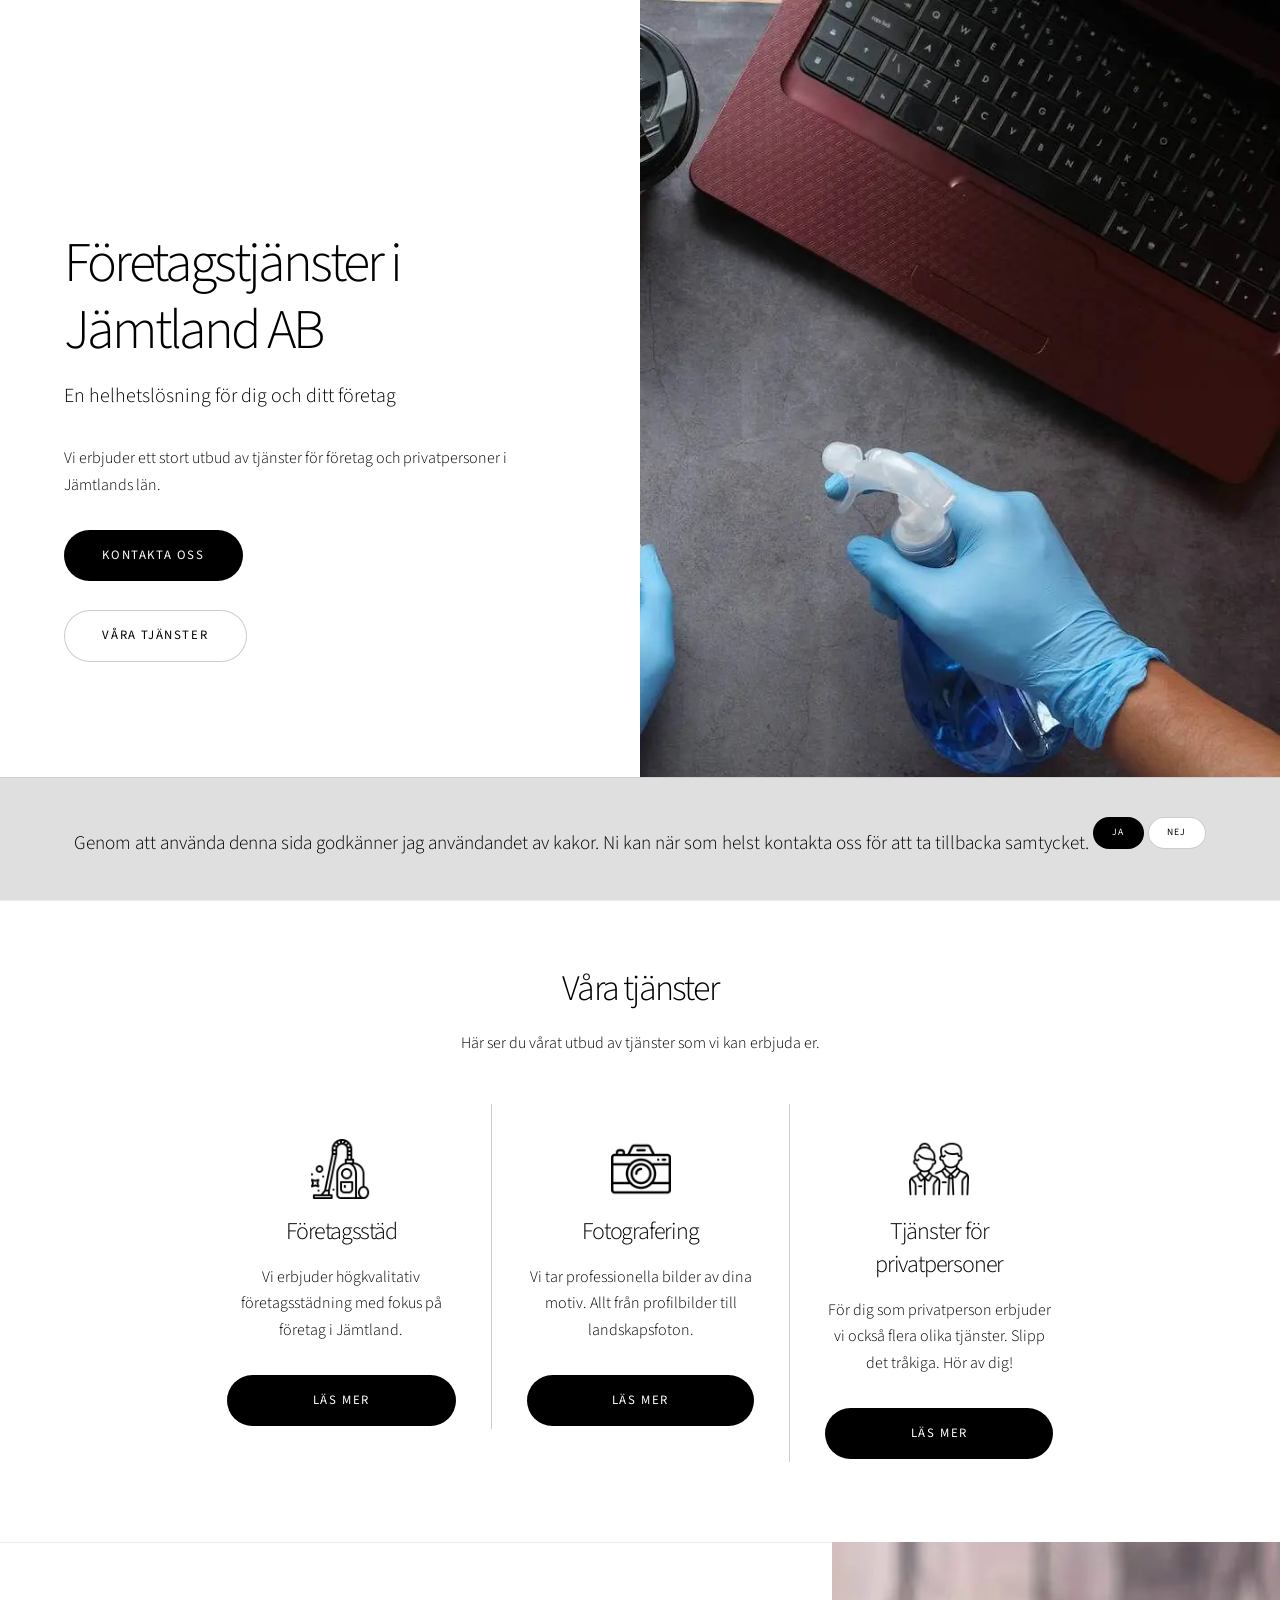
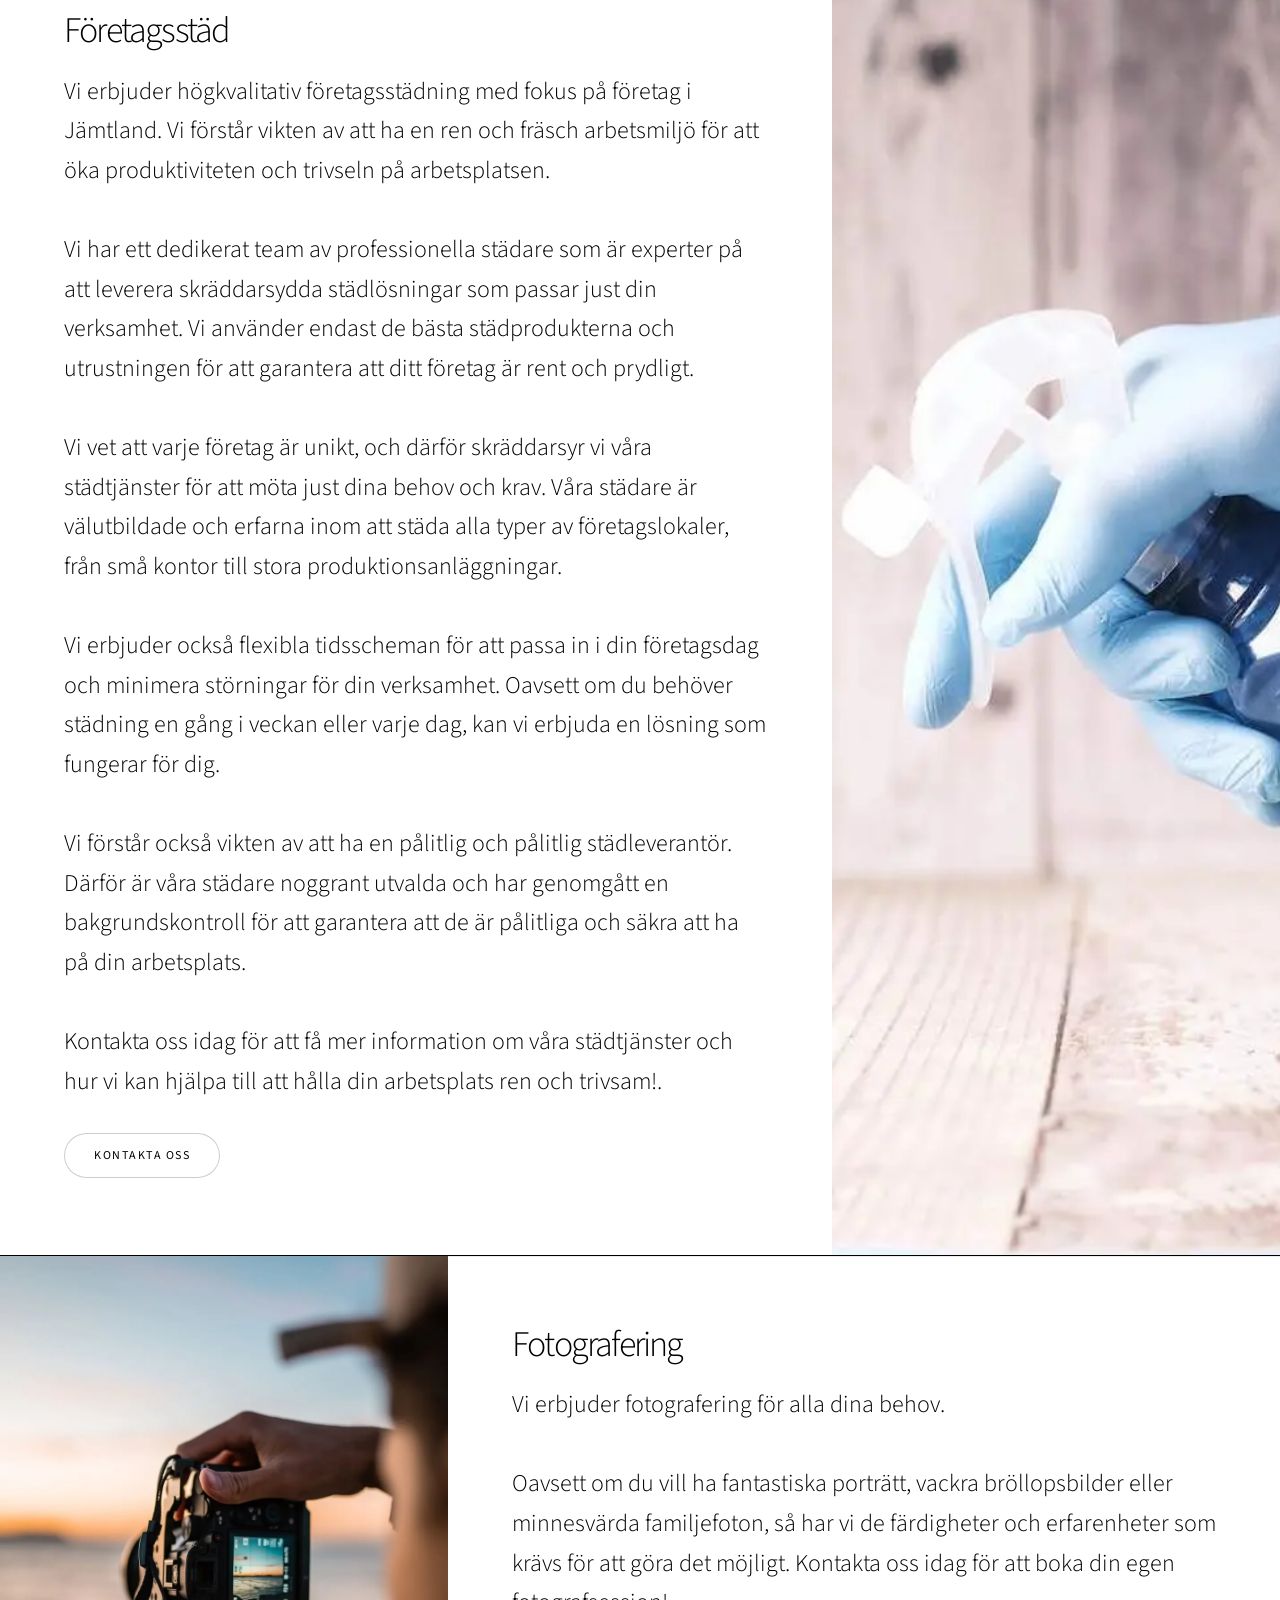
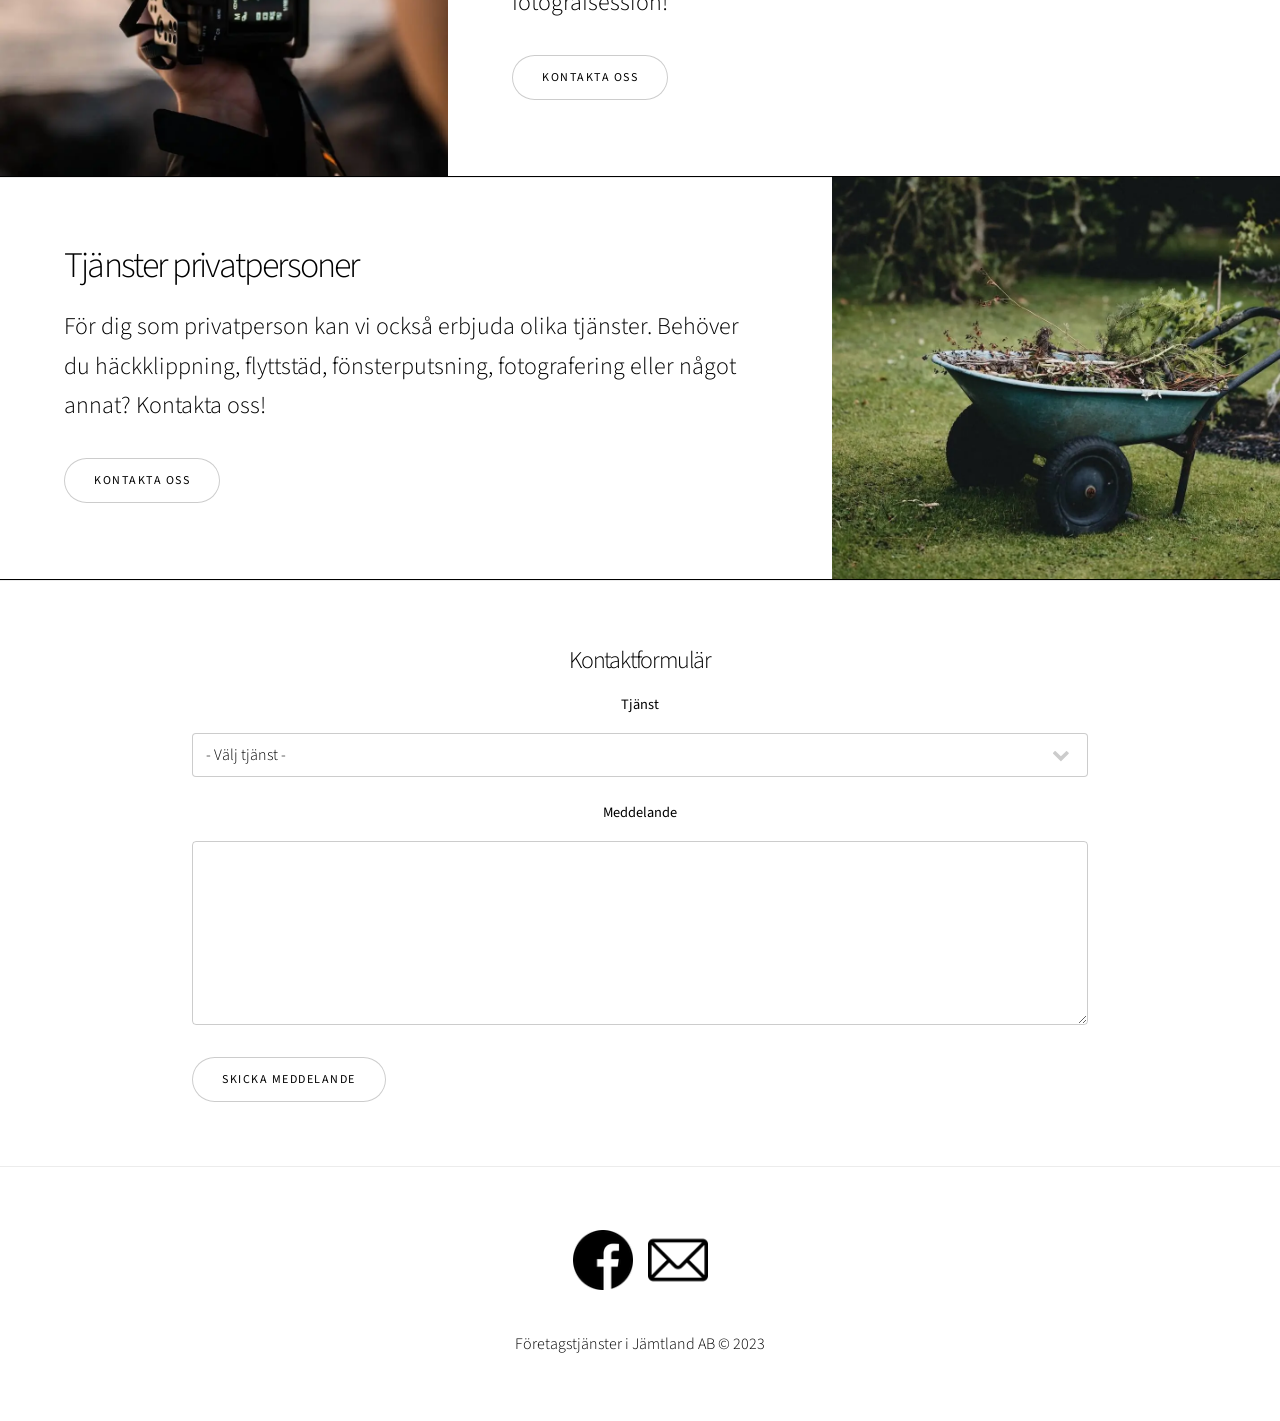
==== commit 2d47d918: "Test build" ====
--- a/public/index.html
+++ b/public/index.html
@@ -1,5 +1,4 @@
 <!DOCTYPE HTML>
-
 <html lang="sv">
 	
 	<head>
@@ -8,15 +7,133 @@
 	<meta charset="utf-8" />
 	<meta name="viewport" content="width=device-width, initial-scale=1, user-scalable=yes" />
 	<meta name="description" content="Företagstjänster i Jämtland AB erbjuder flera olika tjänster som företagsstäd, webbutveckling och redovisningstjänster för att hjälpa erat företag.">
-	<meta name="author" content="">
+	<meta name="author" content="Pontus Bystedt">
+	<style>
+		body {
+			@import url(https://fonts.googleapis.com/css?family=Source+Sans+Pro:300,300i,400,400i);
+			-webkit-text-size-adjust: none;
+			font-family: 'Source Sans Pro', Helvetica, sans-serif;
+			font-size: 24px;
+			margin: 0;
+			padding: 0;
+		}
+		.banner {
+			display: flex;
+			min-height: 100vh;
+		}
+		.banner .content {
+			opacity: 0.5;
+			width: 50%;
+			padding: 7rem 7rem 5rem 7rem;
+			transform: translateY(50px);
+		}
+		.banner .image {
+			opacity: 0;
+		}
+		h1 {
+			font-size: 3rem;
+			font-weight: 300;
+			line-height: 1.2;
+			letter-spacing: -.05em;
+			margin: 0 0 1rem;
+		}
+		p {
+			font-size: 22px;
+			font-weight: 300;
+			margin: 0 0 2rem;
+		}
+		p.major {
+			font-size: 1.25rem;
+		}
+		.button.large {
+			font-size: 0.8rem;
+			height: 4em;
+			line-height: 4em;
+			border-radius: 4em;
+			padding: 0 3em;
+		}
+		@-ms-viewport{width:device-width}
+		#cookie-notice{font-size:larger;padding:.5rem 1rem;display:none;text-align:center;position:fixed;bottom:0;left:0;padding-top:40px;padding-bottom:40px;width:100%;background:#dfdfdf;color:#000;z-index:1}
+		#cookie-notice-deny{background-color:#fff}
+		@media (max-width:767px){
+			#cookie-notice span{display:block;padding-top:3px;margin-bottom:1rem}}
+			html{font-size:18pt}
+			@media screen and (max-width:1680px){
+				html{font-size:14pt}}
+				@media screen and (max-width:1280px){
+					html{font-size:12pt}}
+					@media screen and (max-width:736px){
+						html{font-size:11pt}
+					}
+					@media screen and (max-width:360px){
+						html{font-size:10pt}
+					}
+					body{background-color:#fff;color:#000}
+					body{font-family:source sans pro,Helvetica,sans-serif;font-size:1rem;font-weight:300;line-height:1.65}
+					a{text-decoration:underline}
+					.button{-moz-appearance:none;-webkit-appearance:none;-ms-appearance:none;appearance:none;border:0;display:inline-block;font-weight:400;letter-spacing:.125em;text-align:center;text-decoration:none;text-transform:uppercase;white-space:nowrap;font-size:.75rem;max-width:20rem;height:3.75em;line-height:3.75em;border-radius:3.75em;padding:0 2.5em;text-overflow:ellipsis;overflow:hidden}
+					.button.small{font-size:.6rem;height:3.325em;line-height:3.325em;border-radius:3.325em;padding:0 2em}
+					.button.large{font-size:.8rem;height:4em;line-height:4em;border-radius:4em;padding:0 3em}
+					.button.wide{min-width:14em}.button{background-color:transparent;box-shadow:inset 0 0 0 1px rgba(0,0,0,.2);color:#000!important}
+					.button.primary{background-color:#000;box-shadow:none;color:#fff!important}
+					::-webkit-input-placeholder{opacity:1}
+					:-moz-placeholder{opacity:1}
+					::-moz-placeholder{opacity:1}
+					:-ms-input-placeholder{opacity:1}
+					ul li{padding-left:.5rem}
+					ul.actions{display:-moz-flex;display:-webkit-flex;display:-ms-flex;display:flex;list-style:none;margin-left:-1rem;padding-left:0}
+					ul.actions li{padding:0 0 0 1rem;vertical-align:middle}
+					ul.actions.stacked{-moz-flex-direction:column;-webkit-flex-direction:column;-ms-flex-direction:column;flex-direction:column;margin-left:0}
+					ul.actions.stacked li{padding:1.3rem 0 0}
+					ul.actions.stacked li:first-child{padding-top:0}
+					@media screen and (max-width:480px){
+						body,html{min-width:320px}
+						ul.actions:not(.fixed){-moz-flex-direction:column;-webkit-flex-direction:column;-ms-flex-direction:column;flex-direction:column;margin-left:0;width:100%!important}
+						ul.actions:not(.fixed) li{-moz-flex-grow:1;-webkit-flex-grow:1;-ms-flex-grow:1;flex-grow:1;-moz-flex-shrink:1;-webkit-flex-shrink:1;-ms-flex-shrink:1;flex-shrink:1;padding:1rem 0 0;text-align:center;width:100%}
+						ul.actions:not(.fixed) li>*{width:100%}
+						ul.actions:not(.fixed) li:first-child{padding-top:0}
+						ul.actions:not(.fixed) li .button{width:100%}
+					}
+						
+					.banner.style1{-moz-align-items:-moz-stretch;-webkit-align-items:-webkit-stretch;-ms-align-items:-ms-stretch;align-items:stretch;display:-moz-flex;display:-webkit-flex;display:-ms-flex;display:flex;-moz-flex-direction:row;-webkit-flex-direction:row;-ms-flex-direction:row;flex-direction:row;-moz-justify-content:-moz-flex-end;-webkit-justify-content:-webkit-flex-end;-ms-justify-content:-ms-flex-end;justify-content:flex-end;position:relative;text-align:left;overflow-x:hidden}
+					.banner.style1 .content{padding:7rem 7rem 5rem;-moz-align-self:center;-webkit-align-self:center;-ms-align-self:center;align-self:center;-moz-flex-grow:1;-webkit-flex-grow:1;-ms-flex-grow:1;flex-grow:1;-moz-flex-shrink:1;-webkit-flex-shrink:1;-ms-flex-shrink:1;flex-shrink:1;width:50%;max-width:48rem;margin:0 auto}
+					.banner.style1 .image{-moz-flex-grow:0;-webkit-flex-grow:0;-ms-flex-grow:0;flex-grow:0;-moz-flex-shrink:0;-webkit-flex-shrink:0;-ms-flex-shrink:0;flex-shrink:0;border-radius:0;width:50%}
+					.banner.style1 .image img{-moz-object-fit:cover;-webkit-object-fit:cover;-ms-object-fit:cover;object-fit:cover;-moz-object-position:center;-webkit-object-position:center;-ms-object-position:center;object-position:center;display:block;position:absolute;top:0;left:0;width:100%;height:100%;border-radius:0}
+					@media screen and (max-width:1680px){
+						.banner.style1 .content{padding:5rem 5rem 3rem}
+					}
+					@media screen and (max-width:1280px){
+						.banner.style1 .content{padding:4rem 4rem 2rem}
+					}
+					@media screen and (max-width:980px){
+						.banner.style1 .content{padding:3.75rem 3rem 1.75rem}
+					}
+					@media screen and (max-width:736px){
+						p.major{font-size:1.1rem}
+						h1{font-size:2.5rem}
+						.banner.style1 .content{padding:2.5rem 2rem .5rem}
+					}
+					.banner.style1.fullscreen{min-height:100vh}
+					@media screen and (orientation:portrait){
+						.banner.style1{-moz-flex-direction:column-reverse;-webkit-flex-direction:column-reverse;-ms-flex-direction:column-reverse;flex-direction:column-reverse;text-align:center}
+						.banner.style1 .content{display:-moz-flex;display:-webkit-flex;display:-ms-flex;display:flex;-moz-flex-direction:column;-webkit-flex-direction:column;-ms-flex-direction:column;flex-direction:column;-moz-justify-content:center;-webkit-justify-content:center;-ms-justify-content:center;justify-content:center;width:100%;max-width:100%}
+						.banner.style1 .image{width:100%;max-width:100%;height:45vh}
+						.banner.style1.fullscreen .content{min-height:50vh}
+						.banner.style1.fullscreen .image{height:50vh}}
+						.banner.style1.image-position-right .image img{-moz-object-position:right;-webkit-object-position:right;-ms-object-position:right;object-position:right}
+						.banner .image{background-color:rgba(0,0,0,.125)}
+						#wrapper{background-color:inherit;width:100%;overflow-x:hidden}
+						#wrapper.divided>*{box-shadow:inset 0 1px rgba(0,0,0,.075)}
+						#wrapper.divided>:first-child{box-shadow:none!important}
+	</style>
 	
 	<meta name="msapplication-TileColor" content="#da532c">
-    <meta name="theme-color" content="#ffffff">	
-    <link rel="apple-touch-icon" sizes="180x180" href="./apple-touch-icon.png">
-    <link rel="icon" type="image/png" sizes="32x32" href="./favicon-32x32.png">
-    <link rel="icon" type="image/png" sizes="16x16" href="./favicon-16x16.png">
-    <link rel="manifest" href="./site.webmanifest">
-    <link rel="mask-icon" href="./safari-pinned-tab.svg" color="#5bbad5">
+<meta name="theme-color" content="#ffffff">	
+<link rel="apple-touch-icon" sizes="180x180" href="./apple-touch-icon.png">
+<link rel="icon" type="image/png" sizes="32x32" href="./favicon-32x32.png">
+<link rel="icon" type="image/png" sizes="16x16" href="./favicon-16x16.png">
+<link rel="manifest" href="./site.webmanifest">
+<link rel="mask-icon" href="./safari-pinned-tab.svg" color="#5bbad5">
 	
 	
 	
@@ -46,8 +163,8 @@
         <p>Vi erbjuder ett stort utbud av tjänster för företag och privatpersoner i Jämtlands län.
 </p>
         <ul class="actions stacked">
-            <li><a href="#form" class="button primary large wide smooth-scroll-middle">Kontakta oss</a></li>
-            <li><a href="#items" class="button secondary large wide smooth-scroll-middle">Våra tjänster</a></li>
+            <li><a href="#form" class="button primary large smooth-scroll-middle">Kontakta oss</a></li>
+            <li><a href="#items" class="button secondary large smooth-scroll-middle">Våra tjänster</a></li>
         </ul>
     </div>
     
--- a/public/css/main.min.css
+++ b/public/css/main.min.css
@@ -1 +1 @@
-@import "https://fonts.googleapis.com/css?family=Source+Sans+Pro:300,300i,400,400i";html,body,div,span,applet,object,iframe,h1,h2,h3,h4,h5,h6,p,blockquote,pre,a,abbr,acronym,address,big,cite,code,del,dfn,em,img,ins,kbd,q,s,samp,small,strike,strong,sub,sup,tt,var,b,u,i,center,dl,dt,dd,ol,ul,li,fieldset,form,label,legend,table,caption,tbody,tfoot,thead,tr,th,td,article,aside,canvas,details,embed,figure,figcaption,footer,header,hgroup,menu,nav,output,ruby,section,summary,time,mark,audio,video{margin:0;padding:0;border:0;font-size:100%;font:inherit;vertical-align:baseline}article,aside,details,figcaption,figure,footer,header,hgroup,menu,nav,section{display:block}body{line-height:1}ol,ul{list-style:none}blockquote,q{quotes:none}blockquote:before,blockquote:after,q:before,q:after{content:'';content:none}table{border-collapse:collapse;border-spacing:0}body{-webkit-text-size-adjust:none}mark{background-color:transparent;color:inherit}input::-moz-focus-inner{border:0;padding:0}input,select,textarea{-moz-appearance:none;-webkit-appearance:none;-ms-appearance:none;appearance:none}@-ms-viewport{width: device-width; }body{-ms-overflow-style:scrollbar}@media screen and (max-width:480px){html,body{min-width:320px}}html{box-sizing:border-box}*,*:before,*:after{box-sizing:inherit}body{background:#fff}body.is-preload *,body.is-preload *:before,body.is-preload *:after{-moz-animation:none!important;-webkit-animation:none!important;-ms-animation:none!important;animation:none!important;-moz-transition:none!important;-webkit-transition:none!important;-ms-transition:none!important;transition:none!important}#cookie-notice{font-size:larger;padding:.5rem 1rem;display:none;text-align:center;position:fixed;bottom:0;left:0;padding-top:40px;padding-bottom:40px;width:100%;background:#dfdfdf;color:#000;z-index:1}#cookie-notice a{font-weight:600;display:inline-flex;cursor:pointer;margin-left:.5rem}#cookie-notice-deny{background-color:#fff}@media(max-width:767px){#cookie-notice span{display:block;padding-top:3px;margin-bottom:1rem}#cookie-notice a{position:relative;bottom:4px}}html{font-size:18pt}@media screen and (max-width:1680px){html{font-size:14pt}}@media screen and (max-width:1280px){html{font-size:12pt}}@media screen and (max-width:736px){html{font-size:11pt}}@media screen and (max-width:360px){html{font-size:10pt}}body{background-color:#fff;color:#000}body,input,select,textarea{font-family:source sans pro,Helvetica,sans-serif;font-size:1rem;font-weight:300;line-height:1.65}a{-moz-transition:color .2s ease-in-out;-webkit-transition:color .2s ease-in-out;-ms-transition:color .2s ease-in-out;transition:color .2s ease-in-out;text-decoration:underline}a:hover{text-decoration:none}strong,b{font-weight:400}em,i{font-style:italic}p{margin:0 0 2rem}p.major{font-size:1.25rem}h1,h2,h3,h4,h5,h6{font-weight:300;line-height:1.375;letter-spacing:-.05em;margin:0 0 1rem}h1 a,h2 a,h3 a,h4 a,h5 a,h6 a{color:inherit;text-decoration:none}h1{font-size:3.5rem;line-height:1.2}h2{font-size:2.25rem}h3{font-size:1.5rem}h4{font-size:1.1rem}h5{font-size:.9rem}h6{font-size:.7rem}sub{font-size:.8rem;position:relative;top:.5rem}sup{font-size:.8rem;position:relative;top:-.5rem}blockquote{border-left:solid 4px;font-style:italic;margin:0 0 2rem;padding:.5rem 0 .5rem 2rem}code{border-radius:4px;font-family:courier new,monospace;font-size:.9em;margin:0 .25rem;padding:.25rem .325rem}pre{-webkit-overflow-scrolling:touch;font-family:courier new,monospace;font-size:.9em;margin:0 0 2rem}pre code{display:block;line-height:1.5;padding:.75rem 1rem;overflow-x:auto}hr{border:0;border-bottom:solid 1px;margin:2.5rem 0}hr.major{margin:3.5rem 0}.align-left{text-align:left}.align-center{text-align:center}.align-right{text-align:right}.footerspacer{padding-left:15px;padding-right:15px}@media screen and (max-width:736px){p.major{font-size:1.1rem}h1{font-size:2.5rem}h2{font-size:2rem}h3{font-size:1.25rem}h4{font-size:1rem}}input,select,textarea{color:#000}a{color:#000}a:hover{color:#837164}strong,b{color:#000}h1,h2,h3,h4,h5,h6{color:#000}blockquote{border-left-color:rgba(0,0,0,.2)}code{background:rgba(0,0,0,5%);border-color:rgba(0,0,0,.2)}hr{border-bottom-color:rgba(0,0,0,.2)}.row{display:flex;flex-wrap:wrap;box-sizing:border-box;align-items:stretch}.row>*{box-sizing:border-box}.row.gtr-uniform>*>:last-child{margin-bottom:0}.row.aln-left{justify-content:flex-start}.row.aln-center{justify-content:center}.row.aln-right{justify-content:flex-end}.row.aln-top{align-items:flex-start}.row.aln-middle{align-items:center}.row.aln-bottom{align-items:flex-end}.row>.imp{order:-1}.row>.col-1{width:8.33333333%}.row>.off-1{margin-left:8.33333333%}.row>.col-2{width:16.66666667%}.row>.off-2{margin-left:16.66666667%}.row>.col-3{width:25%}.row>.off-3{margin-left:25%}.row>.col-4{width:33.33333333%}.row>.off-4{margin-left:33.33333333%}.row>.col-5{width:41.66666667%}.row>.off-5{margin-left:41.66666667%}.row>.col-6{width:50%}.row>.off-6{margin-left:50%}.row>.col-7{width:58.33333333%}.row>.off-7{margin-left:58.33333333%}.row>.col-8{width:66.66666667%}.row>.off-8{margin-left:66.66666667%}.row>.col-9{width:75%}.row>.off-9{margin-left:75%}.row>.col-10{width:83.33333333%}.row>.off-10{margin-left:83.33333333%}.row>.col-11{width:91.66666667%}.row>.off-11{margin-left:91.66666667%}.row>.col-12{width:100%}.row>.off-12{margin-left:100%}.row.gtr-0{margin-top:0;margin-left:0}.row.gtr-0>*{padding:0 0 0 0}.row.gtr-0.gtr-uniform{margin-top:0}.row.gtr-0.gtr-uniform>*{padding-top:0}.row.gtr-25{margin-top:0;margin-left:-.5rem}.row.gtr-25>*{padding:0 0 0 .5rem}.row.gtr-25.gtr-uniform{margin-top:-.5rem}.row.gtr-25.gtr-uniform>*{padding-top:.5rem}.row.gtr-50{margin-top:0;margin-left:-1rem}.row.gtr-50>*{padding:0 0 0 1rem}.row.gtr-50.gtr-uniform{margin-top:-1rem}.row.gtr-50.gtr-uniform>*{padding-top:1rem}.row{margin-top:0;margin-left:-2rem}.row>*{padding:0 0 0 2rem}.row.gtr-uniform{margin-top:-2rem}.row.gtr-uniform>*{padding-top:2rem}.row.gtr-150{margin-top:0;margin-left:-3rem}.row.gtr-150>*{padding:0 0 0 3rem}.row.gtr-150.gtr-uniform{margin-top:-3rem}.row.gtr-150.gtr-uniform>*{padding-top:3rem}.row.gtr-200{margin-top:0;margin-left:-4rem}.row.gtr-200>*{padding:0 0 0 4rem}.row.gtr-200.gtr-uniform{margin-top:-4rem}.row.gtr-200.gtr-uniform>*{padding-top:4rem}@media screen and (max-width:1680px){.row{display:flex;flex-wrap:wrap;box-sizing:border-box;align-items:stretch}.row>*{box-sizing:border-box}.row.gtr-uniform>*>:last-child{margin-bottom:0}.row.aln-left{justify-content:flex-start}.row.aln-center{justify-content:center}.row.aln-right{justify-content:flex-end}.row.aln-top{align-items:flex-start}.row.aln-middle{align-items:center}.row.aln-bottom{align-items:flex-end}.row>.imp-xlarge{order:-1}.row>.col-1-xlarge{width:8.33333333%}.row>.off-1-xlarge{margin-left:8.33333333%}.row>.col-2-xlarge{width:16.66666667%}.row>.off-2-xlarge{margin-left:16.66666667%}.row>.col-3-xlarge{width:25%}.row>.off-3-xlarge{margin-left:25%}.row>.col-4-xlarge{width:33.33333333%}.row>.off-4-xlarge{margin-left:33.33333333%}.row>.col-5-xlarge{width:41.66666667%}.row>.off-5-xlarge{margin-left:41.66666667%}.row>.col-6-xlarge{width:50%}.row>.off-6-xlarge{margin-left:50%}.row>.col-7-xlarge{width:58.33333333%}.row>.off-7-xlarge{margin-left:58.33333333%}.row>.col-8-xlarge{width:66.66666667%}.row>.off-8-xlarge{margin-left:66.66666667%}.row>.col-9-xlarge{width:75%}.row>.off-9-xlarge{margin-left:75%}.row>.col-10-xlarge{width:83.33333333%}.row>.off-10-xlarge{margin-left:83.33333333%}.row>.col-11-xlarge{width:91.66666667%}.row>.off-11-xlarge{margin-left:91.66666667%}.row>.col-12-xlarge{width:100%}.row>.off-12-xlarge{margin-left:100%}.row.gtr-0{margin-top:0;margin-left:0}.row.gtr-0>*{padding:0 0 0 0}.row.gtr-0.gtr-uniform{margin-top:0}.row.gtr-0.gtr-uniform>*{padding-top:0}.row.gtr-25{margin-top:0;margin-left:-.5rem}.row.gtr-25>*{padding:0 0 0 .5rem}.row.gtr-25.gtr-uniform{margin-top:-.5rem}.row.gtr-25.gtr-uniform>*{padding-top:.5rem}.row.gtr-50{margin-top:0;margin-left:-1rem}.row.gtr-50>*{padding:0 0 0 1rem}.row.gtr-50.gtr-uniform{margin-top:-1rem}.row.gtr-50.gtr-uniform>*{padding-top:1rem}.row{margin-top:0;margin-left:-2rem}.row>*{padding:0 0 0 2rem}.row.gtr-uniform{margin-top:-2rem}.row.gtr-uniform>*{padding-top:2rem}.row.gtr-150{margin-top:0;margin-left:-3rem}.row.gtr-150>*{padding:0 0 0 3rem}.row.gtr-150.gtr-uniform{margin-top:-3rem}.row.gtr-150.gtr-uniform>*{padding-top:3rem}.row.gtr-200{margin-top:0;margin-left:-4rem}.row.gtr-200>*{padding:0 0 0 4rem}.row.gtr-200.gtr-uniform{margin-top:-4rem}.row.gtr-200.gtr-uniform>*{padding-top:4rem}}@media screen and (max-width:1280px){.row{display:flex;flex-wrap:wrap;box-sizing:border-box;align-items:stretch}.row>*{box-sizing:border-box}.row.gtr-uniform>*>:last-child{margin-bottom:0}.row.aln-left{justify-content:flex-start}.row.aln-center{justify-content:center}.row.aln-right{justify-content:flex-end}.row.aln-top{align-items:flex-start}.row.aln-middle{align-items:center}.row.aln-bottom{align-items:flex-end}.row>.imp-large{order:-1}.row>.col-1-large{width:8.33333333%}.row>.off-1-large{margin-left:8.33333333%}.row>.col-2-large{width:16.66666667%}.row>.off-2-large{margin-left:16.66666667%}.row>.col-3-large{width:25%}.row>.off-3-large{margin-left:25%}.row>.col-4-large{width:33.33333333%}.row>.off-4-large{margin-left:33.33333333%}.row>.col-5-large{width:41.66666667%}.row>.off-5-large{margin-left:41.66666667%}.row>.col-6-large{width:50%}.row>.off-6-large{margin-left:50%}.row>.col-7-large{width:58.33333333%}.row>.off-7-large{margin-left:58.33333333%}.row>.col-8-large{width:66.66666667%}.row>.off-8-large{margin-left:66.66666667%}.row>.col-9-large{width:75%}.row>.off-9-large{margin-left:75%}.row>.col-10-large{width:83.33333333%}.row>.off-10-large{margin-left:83.33333333%}.row>.col-11-large{width:91.66666667%}.row>.off-11-large{margin-left:91.66666667%}.row>.col-12-large{width:100%}.row>.off-12-large{margin-left:100%}.row.gtr-0{margin-top:0;margin-left:0}.row.gtr-0>*{padding:0 0 0 0}.row.gtr-0.gtr-uniform{margin-top:0}.row.gtr-0.gtr-uniform>*{padding-top:0}.row.gtr-25{margin-top:0;margin-left:-.5rem}.row.gtr-25>*{padding:0 0 0 .5rem}.row.gtr-25.gtr-uniform{margin-top:-.5rem}.row.gtr-25.gtr-uniform>*{padding-top:.5rem}.row.gtr-50{margin-top:0;margin-left:-1rem}.row.gtr-50>*{padding:0 0 0 1rem}.row.gtr-50.gtr-uniform{margin-top:-1rem}.row.gtr-50.gtr-uniform>*{padding-top:1rem}.row{margin-top:0;margin-left:-2rem}.row>*{padding:0 0 0 2rem}.row.gtr-uniform{margin-top:-2rem}.row.gtr-uniform>*{padding-top:2rem}.row.gtr-150{margin-top:0;margin-left:-3rem}.row.gtr-150>*{padding:0 0 0 3rem}.row.gtr-150.gtr-uniform{margin-top:-3rem}.row.gtr-150.gtr-uniform>*{padding-top:3rem}.row.gtr-200{margin-top:0;margin-left:-4rem}.row.gtr-200>*{padding:0 0 0 4rem}.row.gtr-200.gtr-uniform{margin-top:-4rem}.row.gtr-200.gtr-uniform>*{padding-top:4rem}}@media screen and (max-width:980px){.row{display:flex;flex-wrap:wrap;box-sizing:border-box;align-items:stretch}.row>*{box-sizing:border-box}.row.gtr-uniform>*>:last-child{margin-bottom:0}.row.aln-left{justify-content:flex-start}.row.aln-center{justify-content:center}.row.aln-right{justify-content:flex-end}.row.aln-top{align-items:flex-start}.row.aln-middle{align-items:center}.row.aln-bottom{align-items:flex-end}.row>.imp-medium{order:-1}.row>.col-1-medium{width:8.33333333%}.row>.off-1-medium{margin-left:8.33333333%}.row>.col-2-medium{width:16.66666667%}.row>.off-2-medium{margin-left:16.66666667%}.row>.col-3-medium{width:25%}.row>.off-3-medium{margin-left:25%}.row>.col-4-medium{width:33.33333333%}.row>.off-4-medium{margin-left:33.33333333%}.row>.col-5-medium{width:41.66666667%}.row>.off-5-medium{margin-left:41.66666667%}.row>.col-6-medium{width:50%}.row>.off-6-medium{margin-left:50%}.row>.col-7-medium{width:58.33333333%}.row>.off-7-medium{margin-left:58.33333333%}.row>.col-8-medium{width:66.66666667%}.row>.off-8-medium{margin-left:66.66666667%}.row>.col-9-medium{width:75%}.row>.off-9-medium{margin-left:75%}.row>.col-10-medium{width:83.33333333%}.row>.off-10-medium{margin-left:83.33333333%}.row>.col-11-medium{width:91.66666667%}.row>.off-11-medium{margin-left:91.66666667%}.row>.col-12-medium{width:100%}.row>.off-12-medium{margin-left:100%}.row.gtr-0{margin-top:0;margin-left:0}.row.gtr-0>*{padding:0 0 0 0}.row.gtr-0.gtr-uniform{margin-top:0}.row.gtr-0.gtr-uniform>*{padding-top:0}.row.gtr-25{margin-top:0;margin-left:-.5rem}.row.gtr-25>*{padding:0 0 0 .5rem}.row.gtr-25.gtr-uniform{margin-top:-.5rem}.row.gtr-25.gtr-uniform>*{padding-top:.5rem}.row.gtr-50{margin-top:0;margin-left:-1rem}.row.gtr-50>*{padding:0 0 0 1rem}.row.gtr-50.gtr-uniform{margin-top:-1rem}.row.gtr-50.gtr-uniform>*{padding-top:1rem}.row{margin-top:0;margin-left:-2rem}.row>*{padding:0 0 0 2rem}.row.gtr-uniform{margin-top:-2rem}.row.gtr-uniform>*{padding-top:2rem}.row.gtr-150{margin-top:0;margin-left:-3rem}.row.gtr-150>*{padding:0 0 0 3rem}.row.gtr-150.gtr-uniform{margin-top:-3rem}.row.gtr-150.gtr-uniform>*{padding-top:3rem}.row.gtr-200{margin-top:0;margin-left:-4rem}.row.gtr-200>*{padding:0 0 0 4rem}.row.gtr-200.gtr-uniform{margin-top:-4rem}.row.gtr-200.gtr-uniform>*{padding-top:4rem}}@media screen and (max-width:736px){.row{display:flex;flex-wrap:wrap;box-sizing:border-box;align-items:stretch}.row>*{box-sizing:border-box}.row.gtr-uniform>*>:last-child{margin-bottom:0}.row.aln-left{justify-content:flex-start}.row.aln-center{justify-content:center}.row.aln-right{justify-content:flex-end}.row.aln-top{align-items:flex-start}.row.aln-middle{align-items:center}.row.aln-bottom{align-items:flex-end}.row>.imp-small{order:-1}.row>.col-1-small{width:8.33333333%}.row>.off-1-small{margin-left:8.33333333%}.row>.col-2-small{width:16.66666667%}.row>.off-2-small{margin-left:16.66666667%}.row>.col-3-small{width:25%}.row>.off-3-small{margin-left:25%}.row>.col-4-small{width:33.33333333%}.row>.off-4-small{margin-left:33.33333333%}.row>.col-5-small{width:41.66666667%}.row>.off-5-small{margin-left:41.66666667%}.row>.col-6-small{width:50%}.row>.off-6-small{margin-left:50%}.row>.col-7-small{width:58.33333333%}.row>.off-7-small{margin-left:58.33333333%}.row>.col-8-small{width:66.66666667%}.row>.off-8-small{margin-left:66.66666667%}.row>.col-9-small{width:75%}.row>.off-9-small{margin-left:75%}.row>.col-10-small{width:83.33333333%}.row>.off-10-small{margin-left:83.33333333%}.row>.col-11-small{width:91.66666667%}.row>.off-11-small{margin-left:91.66666667%}.row>.col-12-small{width:100%}.row>.off-12-small{margin-left:100%}.row.gtr-0{margin-top:0;margin-left:0}.row.gtr-0>*{padding:0 0 0 0}.row.gtr-0.gtr-uniform{margin-top:0}.row.gtr-0.gtr-uniform>*{padding-top:0}.row.gtr-25{margin-top:0;margin-left:-.5rem}.row.gtr-25>*{padding:0 0 0 .5rem}.row.gtr-25.gtr-uniform{margin-top:-.5rem}.row.gtr-25.gtr-uniform>*{padding-top:.5rem}.row.gtr-50{margin-top:0;margin-left:-1rem}.row.gtr-50>*{padding:0 0 0 1rem}.row.gtr-50.gtr-uniform{margin-top:-1rem}.row.gtr-50.gtr-uniform>*{padding-top:1rem}.row{margin-top:0;margin-left:-2rem}.row>*{padding:0 0 0 2rem}.row.gtr-uniform{margin-top:-2rem}.row.gtr-uniform>*{padding-top:2rem}.row.gtr-150{margin-top:0;margin-left:-3rem}.row.gtr-150>*{padding:0 0 0 3rem}.row.gtr-150.gtr-uniform{margin-top:-3rem}.row.gtr-150.gtr-uniform>*{padding-top:3rem}.row.gtr-200{margin-top:0;margin-left:-4rem}.row.gtr-200>*{padding:0 0 0 4rem}.row.gtr-200.gtr-uniform{margin-top:-4rem}.row.gtr-200.gtr-uniform>*{padding-top:4rem}}@media screen and (max-width:480px){.row{display:flex;flex-wrap:wrap;box-sizing:border-box;align-items:stretch}.row>*{box-sizing:border-box}.row.gtr-uniform>*>:last-child{margin-bottom:0}.row.aln-left{justify-content:flex-start}.row.aln-center{justify-content:center}.row.aln-right{justify-content:flex-end}.row.aln-top{align-items:flex-start}.row.aln-middle{align-items:center}.row.aln-bottom{align-items:flex-end}.row>.imp-xsmall{order:-1}.row>.col-1-xsmall{width:8.33333333%}.row>.off-1-xsmall{margin-left:8.33333333%}.row>.col-2-xsmall{width:16.66666667%}.row>.off-2-xsmall{margin-left:16.66666667%}.row>.col-3-xsmall{width:25%}.row>.off-3-xsmall{margin-left:25%}.row>.col-4-xsmall{width:33.33333333%}.row>.off-4-xsmall{margin-left:33.33333333%}.row>.col-5-xsmall{width:41.66666667%}.row>.off-5-xsmall{margin-left:41.66666667%}.row>.col-6-xsmall{width:50%}.row>.off-6-xsmall{margin-left:50%}.row>.col-7-xsmall{width:58.33333333%}.row>.off-7-xsmall{margin-left:58.33333333%}.row>.col-8-xsmall{width:66.66666667%}.row>.off-8-xsmall{margin-left:66.66666667%}.row>.col-9-xsmall{width:75%}.row>.off-9-xsmall{margin-left:75%}.row>.col-10-xsmall{width:83.33333333%}.row>.off-10-xsmall{margin-left:83.33333333%}.row>.col-11-xsmall{width:91.66666667%}.row>.off-11-xsmall{margin-left:91.66666667%}.row>.col-12-xsmall{width:100%}.row>.off-12-xsmall{margin-left:100%}.row.gtr-0{margin-top:0;margin-left:0}.row.gtr-0>*{padding:0 0 0 0}.row.gtr-0.gtr-uniform{margin-top:0}.row.gtr-0.gtr-uniform>*{padding-top:0}.row.gtr-25{margin-top:0;margin-left:-.5rem}.row.gtr-25>*{padding:0 0 0 .5rem}.row.gtr-25.gtr-uniform{margin-top:-.5rem}.row.gtr-25.gtr-uniform>*{padding-top:.5rem}.row.gtr-50{margin-top:0;margin-left:-1rem}.row.gtr-50>*{padding:0 0 0 1rem}.row.gtr-50.gtr-uniform{margin-top:-1rem}.row.gtr-50.gtr-uniform>*{padding-top:1rem}.row{margin-top:0;margin-left:-2rem}.row>*{padding:0 0 0 2rem}.row.gtr-uniform{margin-top:-2rem}.row.gtr-uniform>*{padding-top:2rem}.row.gtr-150{margin-top:0;margin-left:-3rem}.row.gtr-150>*{padding:0 0 0 3rem}.row.gtr-150.gtr-uniform{margin-top:-3rem}.row.gtr-150.gtr-uniform>*{padding-top:3rem}.row.gtr-200{margin-top:0;margin-left:-4rem}.row.gtr-200>*{padding:0 0 0 4rem}.row.gtr-200.gtr-uniform{margin-top:-4rem}.row.gtr-200.gtr-uniform>*{padding-top:4rem}}@media screen and (max-width:360px){.row{display:flex;flex-wrap:wrap;box-sizing:border-box;align-items:stretch}.row>*{box-sizing:border-box}.row.gtr-uniform>*>:last-child{margin-bottom:0}.row.aln-left{justify-content:flex-start}.row.aln-center{justify-content:center}.row.aln-right{justify-content:flex-end}.row.aln-top{align-items:flex-start}.row.aln-middle{align-items:center}.row.aln-bottom{align-items:flex-end}.row>.imp-xxsmall{order:-1}.row>.col-1-xxsmall{width:8.33333333%}.row>.off-1-xxsmall{margin-left:8.33333333%}.row>.col-2-xxsmall{width:16.66666667%}.row>.off-2-xxsmall{margin-left:16.66666667%}.row>.col-3-xxsmall{width:25%}.row>.off-3-xxsmall{margin-left:25%}.row>.col-4-xxsmall{width:33.33333333%}.row>.off-4-xxsmall{margin-left:33.33333333%}.row>.col-5-xxsmall{width:41.66666667%}.row>.off-5-xxsmall{margin-left:41.66666667%}.row>.col-6-xxsmall{width:50%}.row>.off-6-xxsmall{margin-left:50%}.row>.col-7-xxsmall{width:58.33333333%}.row>.off-7-xxsmall{margin-left:58.33333333%}.row>.col-8-xxsmall{width:66.66666667%}.row>.off-8-xxsmall{margin-left:66.66666667%}.row>.col-9-xxsmall{width:75%}.row>.off-9-xxsmall{margin-left:75%}.row>.col-10-xxsmall{width:83.33333333%}.row>.off-10-xxsmall{margin-left:83.33333333%}.row>.col-11-xxsmall{width:91.66666667%}.row>.off-11-xxsmall{margin-left:91.66666667%}.row>.col-12-xxsmall{width:100%}.row>.off-12-xxsmall{margin-left:100%}.row.gtr-0{margin-top:0;margin-left:0}.row.gtr-0>*{padding:0 0 0 0}.row.gtr-0.gtr-uniform{margin-top:0}.row.gtr-0.gtr-uniform>*{padding-top:0}.row.gtr-25{margin-top:0;margin-left:-.5rem}.row.gtr-25>*{padding:0 0 0 .5rem}.row.gtr-25.gtr-uniform{margin-top:-.5rem}.row.gtr-25.gtr-uniform>*{padding-top:.5rem}.row.gtr-50{margin-top:0;margin-left:-1rem}.row.gtr-50>*{padding:0 0 0 1rem}.row.gtr-50.gtr-uniform{margin-top:-1rem}.row.gtr-50.gtr-uniform>*{padding-top:1rem}.row{margin-top:0;margin-left:-2rem}.row>*{padding:0 0 0 2rem}.row.gtr-uniform{margin-top:-2rem}.row.gtr-uniform>*{padding-top:2rem}.row.gtr-150{margin-top:0;margin-left:-3rem}.row.gtr-150>*{padding:0 0 0 3rem}.row.gtr-150.gtr-uniform{margin-top:-3rem}.row.gtr-150.gtr-uniform>*{padding-top:3rem}.row.gtr-200{margin-top:0;margin-left:-4rem}.row.gtr-200>*{padding:0 0 0 4rem}.row.gtr-200.gtr-uniform{margin-top:-4rem}.row.gtr-200.gtr-uniform>*{padding-top:4rem}}.box{border-radius:4px;border:solid 1px;margin-bottom:2rem;padding:1.5rem}.box>:last-child,.box>:last-child>:last-child,.box>:last-child>:last-child>:last-child{margin-bottom:0}.box.alt{border:0;border-radius:0;padding:0}.box{border-color:rgba(0,0,0,.2)}input[type=submit],input[type=reset],input[type=button],button,.button{-moz-appearance:none;-webkit-appearance:none;-ms-appearance:none;appearance:none;-moz-transition:background-color .2s ease-in-out,box-shadow .2s ease-in-out,color .2s ease-in-out;-webkit-transition:background-color .2s ease-in-out,box-shadow .2s ease-in-out,color .2s ease-in-out;-ms-transition:background-color .2s ease-in-out,box-shadow .2s ease-in-out,color .2s ease-in-out;transition:background-color .2s ease-in-out,box-shadow .2s ease-in-out,color .2s ease-in-out;border:0;cursor:pointer;display:inline-block;font-weight:400;letter-spacing:.125em;text-align:center;text-decoration:none;text-transform:uppercase;white-space:nowrap;font-size:.75rem;max-width:20rem;height:3.75em;line-height:3.75em;border-radius:3.75em;padding:0 2.5em;text-overflow:ellipsis;overflow:hidden}input[type=submit].icon:before,input[type=reset].icon:before,input[type=button].icon:before,button.icon:before,.button.icon:before{margin-right:.5rem}input[type=submit].fit,input[type=reset].fit,input[type=button].fit,button.fit,.button.fit{width:100%}input[type=submit].small,input[type=reset].small,input[type=button].small,button.small,.button.small{font-size:.6rem;height:3.325em;line-height:3.325em;border-radius:3.325em;padding:0 2em}input[type=submit].large,input[type=reset].large,input[type=button].large,button.large,.button.large{font-size:.8rem;height:4em;line-height:4em;border-radius:4em;padding:0 3em}input[type=submit].wide,input[type=reset].wide,input[type=button].wide,button.wide,.button.wide{min-width:14em}input[type=submit].disabled,input[type=submit]:disabled,input[type=reset].disabled,input[type=reset]:disabled,input[type=button].disabled,input[type=button]:disabled,button.disabled,button:disabled,.button.disabled,.button:disabled{pointer-events:none;opacity:.25}input[type=submit],input[type=reset],input[type=button],button,.button{background-color:transparent;box-shadow:inset 0 0 0 1px rgba(0,0,0,.2);color:#000!important}input[type=submit]:hover,input[type=reset]:hover,input[type=button]:hover,button:hover,.button:hover{box-shadow:inset 0 0 0 1px #837164;color:#837164!important}input[type=submit]:active,input[type=reset]:active,input[type=button]:active,button:active,.button:active{background-color:rgba(131,113,100,.2);box-shadow:inset 0 0 0 1px #837164;color:#837164!important}input[type=submit].primary,input[type=reset].primary,input[type=button].primary,button.primary,.button.primary{background-color:#000;box-shadow:none;color:#fff!important}input[type=submit].primary:hover,input[type=reset].primary:hover,input[type=button].primary:hover,button.primary:hover,.button.primary:hover{background-color:#837164}input[type=submit].primary:active,input[type=reset].primary:active,input[type=button].primary:active,button.primary:active,.button.primary:active{background-color:#60534a}form{margin:0 0 2rem}form>:last-child{margin-bottom:0}form>.fields{display:-moz-flex;display:-webkit-flex;display:-ms-flex;display:flex;-moz-flex-wrap:wrap;-webkit-flex-wrap:wrap;-ms-flex-wrap:wrap;flex-wrap:wrap;width:calc(100% + 3rem);margin:-1.5rem 0 2rem -1.5rem}form>.fields>.field{-moz-flex-grow:0;-webkit-flex-grow:0;-ms-flex-grow:0;flex-grow:0;-moz-flex-shrink:0;-webkit-flex-shrink:0;-ms-flex-shrink:0;flex-shrink:0;padding:1.5rem 0 0 1.5rem;width:calc(100% - 1.5rem)}form>.fields>.field.half{width:calc(50% - .75rem)}form>.fields>.field.third{width:calc(100%/3 - .5rem)}form>.fields>.field.quarter{width:calc(25% - .375rem)}@media screen and (max-width:480px){form>.fields{width:calc(100% + 3rem);margin:-1.5rem 0 2rem -1.5rem}form>.fields>.field{padding:1.5rem 0 0 1.5rem;width:calc(100% - 1.5rem)}form>.fields>.field.half{width:calc(100% - 1.5rem)}form>.fields>.field.third{width:calc(100% - 1.5rem)}form>.fields>.field.quarter{width:calc(100% - 1.5rem)}}label{display:block;font-size:.9rem;font-weight:400;margin:0 0 1rem}input[type=text],input[type=password],input[type=email],input[type=tel],input[type=search],input[type=url],select,textarea{-moz-appearance:none;-webkit-appearance:none;-ms-appearance:none;appearance:none;background-color:transparent;border-radius:4px;border:none;border:solid 1px;color:inherit;display:block;outline:0;padding:0 .825rem;text-decoration:none;width:100%}input[type=text]:invalid,input[type=password]:invalid,input[type=email]:invalid,input[type=tel]:invalid,input[type=search]:invalid,input[type=url]:invalid,select:invalid,textarea:invalid{box-shadow:none}select{background-size:1.25rem;background-repeat:no-repeat;background-position:calc(100% - 1rem);height:2.75rem;padding-right:2.75rem;text-overflow:ellipsis}select:focus::-ms-value{background-color:transparent}select::-ms-expand{display:none}input[type=text],input[type=password],input[type=email],input[type=tel],input[type=search],input[type=url],select{height:2.75rem}textarea{padding:.75rem 1rem}input[type=checkbox],input[type=radio]{-moz-appearance:none;-webkit-appearance:none;-ms-appearance:none;appearance:none;display:block;float:left;margin-right:-2rem;opacity:0;width:1rem;z-index:-1}input[type=checkbox]+label,input[type=radio]+label{text-decoration:none;-moz-user-select:none;-webkit-user-select:none;-ms-user-select:none;user-select:none;cursor:pointer;display:inline-block;font-size:1rem;font-weight:300;padding-left:2.4rem;padding-right:.75rem;position:relative;margin-bottom:0}input[type=checkbox]+label:before,input[type=radio]+label:before{-moz-osx-font-smoothing:grayscale;-webkit-font-smoothing:antialiased;display:inline-block;font-style:normal;font-variant:normal;text-rendering:auto;line-height:1;text-transform:none!important;font-family:'font awesome 5 pro';font-weight:900}input[type=checkbox]+label:before,input[type=radio]+label:before{border-radius:4px;border:solid 1px;content:'';display:inline-block;font-size:.8rem;height:1.65rem;left:0;line-height:1.65rem;position:absolute;text-align:center;top:0;width:1.65rem}input[type=checkbox]:checked+label:before,input[type=radio]:checked+label:before{content:'\f00c'}input[type=checkbox]+label:before{border-radius:4px}input[type=radio]+label:before{border-radius:100%}::-webkit-input-placeholder{opacity:1}:-moz-placeholder{opacity:1}::-moz-placeholder{opacity:1}:-ms-input-placeholder{opacity:1}label{color:#000}input[type=text],input[type=password],input[type=email],input[type=tel],input[type=search],input[type=url],select,textarea{border-color:rgba(0,0,0,.2)}input[type=text]:focus,input[type=password]:focus,input[type=email]:focus,input[type=tel]:focus,input[type=search]:focus,input[type=url]:focus,select:focus,textarea:focus{border-color:#837164;box-shadow:0 0 0 1px #837164}select{background-image:url("data:image/svg+xml;charset=utf8,%3Csvg%20xmlns=%22http://www.w3.org/2000/svg%22%20width=%2240%22%20height=%2240%22%20preserveAspectRatio=%22none%22%20viewBox=%220%200%2040%2040%22%3E%3Cpath%20d=%22M9.4%2012.3l10.4%2010.4%2010.4-10.4c.2-.2.5-.4.9-.4.3.0.6.1.9.4l3.3%203.3c.2.2.4.5.4.9s-.1.6-.4.9L20.7%2031.9c-.2.2-.5.4-.9.4-.3.0-.6-.1-.9-.4L4.3%2017.3c-.2-.2-.4-.5-.4-.9s.1-.6.4-.9l3.3-3.3c.2-.2.5-.4.9-.4S9.1%2012.1%209.4%2012.3z%22%20fill=%22rgba(0,%200,%200,%200.2)%22/%3E%3C/svg%3E")}select option{color:#000;background:#fff}input[type=checkbox]+label,input[type=radio]+label{color:#000}input[type=checkbox]+label:before,input[type=radio]+label:before{border-color:rgba(0,0,0,.2)}input[type=checkbox]:checked+label:before,input[type=radio]:checked+label:before{background-color:#000;border-color:#000;color:#fff}input[type=checkbox]:focus+label:before,input[type=radio]:focus+label:before{border-color:#837164;box-shadow:0 0 0 1px #837164}::-webkit-input-placeholder{color:rgba(0,0,0,.75)!important}:-moz-placeholder{color:rgba(0,0,0,.75)!important}::-moz-placeholder{color:rgba(0,0,0,.75)!important}:-ms-input-placeholder{color:rgba(0,0,0,.75)!important}.icon{text-decoration:none;border-bottom:none;position:relative;text-align:center}.icon:before{-moz-osx-font-smoothing:grayscale;-webkit-font-smoothing:antialiased;display:inline-block;font-style:normal;font-variant:normal;text-rendering:auto;line-height:1;text-transform:none!important;font-family:'font awesome 5 pro';font-weight:400}.icon>.label{display:none}.icon:before{line-height:inherit}.icon.solid:before{font-weight:900}.icon.brands:before{font-family:'font awesome 5 brands'}.icon.style2:before{border-radius:2.75em;display:inline-block;height:2.75em;line-height:2.75em;width:2.75em}.icon.major{display:block;margin:0 0 1rem}.icon.major:before{font-size:1.25rem}a.icon.style2:before{-moz-transition:background-color .2s ease-in-out,box-shadow .2s ease-in-out,color .2s ease-in-out;-webkit-transition:background-color .2s ease-in-out,box-shadow .2s ease-in-out,color .2s ease-in-out;-ms-transition:background-color .2s ease-in-out,box-shadow .2s ease-in-out,color .2s ease-in-out;transition:background-color .2s ease-in-out,box-shadow .2s ease-in-out,color .2s ease-in-out}.icon.style2:before{box-shadow:inset 0 0 0 1px rgba(0,0,0,.2)}a.icon.style2:hover:before{box-shadow:inset 0 0 0 1px #837164;color:#837164}a.icon.style2:active:before{background-color:rgba(131,113,100,.1);box-shadow:inset 0 0 0 1px #837164;color:#837164}.image{border:0;border-radius:4px;display:inline-block;position:relative}.image img{display:block;border-radius:4px}.image.left,.image.right{width:40%;max-width:10rem}.image.left img,.image.right img{width:100%}.image.left{float:left;margin:0 1.5rem 1rem 0;top:.25rem}.image.right{float:right;margin:0 0 1rem 1.5rem;top:.25rem}.image.fit{display:block;margin:0 0 2rem;width:100%}.image.fit img{width:100%}.image.main{display:block;margin:0 0 3rem;width:100%}.image.main img{width:100%}ol{list-style:decimal;margin:0 0 2rem;padding-left:1.25rem}ol li{padding-left:.25rem}ul{list-style:disc;margin:0 0 2rem;padding-left:1rem}ul li{padding-left:.5rem}ul.alt{list-style:none;padding-left:0}ul.alt li{border-top:solid 1px;padding:.5rem 0}ul.alt li:first-child{border-top:0;padding-top:0}dl{margin:0 0 2rem}dl dt{display:block;font-weight:400;margin:0 0 1rem}dl dd{margin-left:2rem}dl.style2 dt{width:25%;float:left}dl.style2 dd{width:70%;float:left}dl.style2:after{content:'';display:block;clear:both}ul.alt li{border-top-color:rgba(0,0,0,.2)}ul.actions{display:-moz-flex;display:-webkit-flex;display:-ms-flex;display:flex;cursor:default;list-style:none;margin-left:-1rem;padding-left:0}ul.actions li{padding:0 0 0 1rem;vertical-align:middle}ul.actions.special{-moz-justify-content:center;-webkit-justify-content:center;-ms-justify-content:center;justify-content:center;width:100%;margin-left:0}ul.actions.special li:first-child{padding-left:0}ul.actions.stacked{-moz-flex-direction:column;-webkit-flex-direction:column;-ms-flex-direction:column;flex-direction:column;margin-left:0}ul.actions.stacked li{padding:1.3rem 0 0}ul.actions.stacked li:first-child{padding-top:0}ul.actions.fit{width:calc(100% + 1rem)}ul.actions.fit li{-moz-flex-grow:1;-webkit-flex-grow:1;-ms-flex-grow:1;flex-grow:1;-moz-flex-shrink:1;-webkit-flex-shrink:1;-ms-flex-shrink:1;flex-shrink:1;width:100%}ul.actions.fit li>*{width:100%}ul.actions.fit.stacked{width:100%}@media screen and (max-width:480px){ul.actions:not(.fixed){-moz-flex-direction:column;-webkit-flex-direction:column;-ms-flex-direction:column;flex-direction:column;margin-left:0;width:100%!important}ul.actions:not(.fixed) li{-moz-flex-grow:1;-webkit-flex-grow:1;-ms-flex-grow:1;flex-grow:1;-moz-flex-shrink:1;-webkit-flex-shrink:1;-ms-flex-shrink:1;flex-shrink:1;padding:1rem 0 0;text-align:center;width:100%}ul.actions:not(.fixed) li>*{width:100%}ul.actions:not(.fixed) li:first-child{padding-top:0}ul.actions:not(.fixed) li input[type=submit],ul.actions:not(.fixed) li input[type=reset],ul.actions:not(.fixed) li input[type=button],ul.actions:not(.fixed) li button,ul.actions:not(.fixed) li .button{width:100%}ul.actions:not(.fixed) li input[type=submit].icon:before,ul.actions:not(.fixed) li input[type=reset].icon:before,ul.actions:not(.fixed) li input[type=button].icon:before,ul.actions:not(.fixed) li button.icon:before,ul.actions:not(.fixed) li .button.icon:before{margin-left:-.5rem}}ul.icons{cursor:default;list-style:none;padding-left:0}ul.icons li{display:inline-block;padding:0 .75rem 0 0}ul.icons li:last-child{padding-right:0}section.special,article.special{text-align:center}header p{position:relative;margin:-.65rem 0 1.5rem;font-style:italic}header h1+p{font-size:1.375rem}header h2+p{font-size:1.25rem}header h3+p{font-size:1.1rem}header h4+p,header h5+p,header h6+p{font-size:.9rem}header p{color:rgba(0,0,0,.75)}.table-wrapper{-webkit-overflow-scrolling:touch;margin:0 0 2rem;overflow-x:auto}.table-wrapper>table{margin-bottom:0}table{margin:0 0 2rem;width:100%}table tbody tr{border:solid 1px;border-left:0;border-right:0}table td{padding:.75rem}table th{font-size:.9rem;font-weight:400;padding:0 .75rem .75rem;text-align:left}table thead{border-bottom:solid 2px}table tfoot{border-top:solid 2px}table.alt{border-collapse:separate}table.alt tbody tr td{border:solid 1px;border-left-width:0;border-top-width:0}table.alt tbody tr td:first-child{border-left-width:1px}table.alt tbody tr:first-child td{border-top-width:1px}table.alt thead{border-bottom:0}table.alt tfoot{border-top:0}table.fixed{table-layout:fixed}table tbody tr{border-color:rgba(0,0,0,.2)}table tbody tr:nth-child(2n+1){background-color:rgba(0,0,0,5%)}table tbody tr.alt{background-color:rgba(0,0,0,5%)!important}table th{color:#000}table thead{border-bottom-color:rgba(0,0,0,.2)}table tfoot{border-top-color:rgba(0,0,0,.2)}table.alt tbody tr td{border-color:rgba(0,0,0,.2)}table.uniform tbody tr:nth-child(2n+1){background-color:transparent}.banner .image{opacity:0;animation:fadeIn 1000ms forwards}.banner .content{opacity:0;transform:translateY(50px);animation:fadeUp 800ms forwards}.banner.style1{-moz-align-items:-moz-stretch;-webkit-align-items:-webkit-stretch;-ms-align-items:-ms-stretch;align-items:stretch;display:-moz-flex;display:-webkit-flex;display:-ms-flex;display:flex;-moz-flex-direction:row;-webkit-flex-direction:row;-ms-flex-direction:row;flex-direction:row;-moz-justify-content:-moz-flex-end;-webkit-justify-content:-webkit-flex-end;-ms-justify-content:-ms-flex-end;justify-content:flex-end;position:relative;text-align:left;overflow-x:hidden}.banner.style1 .content{padding:7rem 7rem 5rem;-moz-align-self:center;-webkit-align-self:center;-ms-align-self:center;align-self:center;-moz-flex-grow:1;-webkit-flex-grow:1;-ms-flex-grow:1;flex-grow:1;-moz-flex-shrink:1;-webkit-flex-shrink:1;-ms-flex-shrink:1;flex-shrink:1;width:50%;max-width:48rem;margin:0 auto}.banner.style1 .image{-moz-flex-grow:0;-webkit-flex-grow:0;-ms-flex-grow:0;flex-grow:0;-moz-flex-shrink:0;-webkit-flex-shrink:0;-ms-flex-shrink:0;flex-shrink:0;border-radius:0;width:50%}.banner.style1 .image img{-moz-object-fit:cover;-webkit-object-fit:cover;-ms-object-fit:cover;object-fit:cover;-moz-object-position:center;-webkit-object-position:center;-ms-object-position:center;object-position:center;display:block;position:absolute;top:0;left:0;width:100%;height:100%;border-radius:0}@media screen and (max-width:1680px){.banner.style1 .content{padding:5rem 5rem 3rem}}@media screen and (max-width:1280px){.banner.style1 .content{padding:4rem 4rem 2rem}}@media screen and (max-width:980px){.banner.style1 .content{padding:3.75rem 3rem 1.75rem}}@media screen and (max-width:736px){.banner.style1 .content{padding:2.5rem 2rem .5rem}}@media screen and (orientation:portrait){.banner.style1{-moz-flex-direction:column-reverse;-webkit-flex-direction:column-reverse;-ms-flex-direction:column-reverse;flex-direction:column-reverse;text-align:center}.banner.style1 .content{display:-moz-flex;display:-webkit-flex;display:-ms-flex;display:flex;-moz-flex-direction:column;-webkit-flex-direction:column;-ms-flex-direction:column;flex-direction:column;-moz-justify-content:center;-webkit-justify-content:center;-ms-justify-content:center;justify-content:center;width:100%;max-width:100%}.banner.style1 .image{width:100%;max-width:100%;height:45vh}}.banner.style1.fullscreen{min-height:100vh}@media screen and (orientation:portrait){.banner.style1.fullscreen .content{min-height:50vh}.banner.style1.fullscreen .image{height:50vh}}.banner.style1.orient-right{-moz-flex-direction:row-reverse;-webkit-flex-direction:row-reverse;-ms-flex-direction:row-reverse;flex-direction:row-reverse}@media screen and (orientation:portrait){.banner.style1.orient-right{-moz-flex-direction:column-reverse;-webkit-flex-direction:column-reverse;-ms-flex-direction:column-reverse;flex-direction:column-reverse}}.banner.style1.content-align-center{text-align:center}.banner.style1.content-align-right{text-align:right}@media screen and (orientation:portrait){.banner.style1.content-align-right{text-align:center}}.banner.style1.image-position-left .image img{-moz-object-position:left;-webkit-object-position:left;-ms-object-position:left;object-position:left}.banner.style1.image-position-right .image img{-moz-object-position:right;-webkit-object-position:right;-ms-object-position:right;object-position:right}.banner.style2{padding:5.25rem 5.25rem 3.25rem;-moz-align-items:center;-webkit-align-items:center;-ms-align-items:center;align-items:center;display:-moz-flex;display:-webkit-flex;display:-ms-flex;display:flex;-moz-justify-content:center;-webkit-justify-content:center;-ms-justify-content:center;justify-content:center;background-color:inherit;position:relative;text-align:center;overflow-x:hidden}.banner.style2 .content{padding:5.25rem 5.25rem 3.25rem;position:relative;width:40rem;max-width:100%;background-color:inherit;border-radius:.5rem;margin-bottom:2rem;z-index:1}.banner.style2 .image{-moz-flex-grow:0;-webkit-flex-grow:0;-ms-flex-grow:0;flex-grow:0;-moz-flex-shrink:0;-webkit-flex-shrink:0;-ms-flex-shrink:0;flex-shrink:0;position:absolute;width:100%;height:100%;top:0;left:0;border-radius:0}.banner.style2 .image img{-moz-object-fit:cover;-webkit-object-fit:cover;-ms-object-fit:cover;object-fit:cover;-moz-object-position:center;-webkit-object-position:center;-ms-object-position:center;object-position:center;display:block;position:absolute;top:0;left:0;width:100%;height:100%;border-radius:0}@media screen and (max-width:1680px){.banner.style2{padding:3.75rem 3.75rem 1.75rem}.banner.style2 .content{padding:3.75rem 3.75rem 1.75rem}}@media screen and (max-width:1280px){.banner.style2{padding:4rem 3rem 2rem}.banner.style2 .content{padding:4rem 3rem 2rem}}@media screen and (max-width:980px){.banner.style2{padding:3rem 3rem 1rem}.banner.style2 .content{padding:3.75rem 2.25rem 1.75rem}}@media screen and (max-width:736px){.banner.style2{padding:2rem 2rem .1rem}.banner.style2 .content{padding:2.5rem 1.5rem .5rem}}.banner.style2.fullscreen{min-height:100vh}.banner.style2.orient-left{-moz-justify-content:-moz-flex-start;-webkit-justify-content:-webkit-flex-start;-ms-justify-content:-ms-flex-start;justify-content:flex-start;padding-left:0}.banner.style2.orient-left .content{border-top-left-radius:0;border-bottom-left-radius:0}.banner.style2.orient-right{-moz-justify-content:-moz-flex-end;-webkit-justify-content:-webkit-flex-end;-ms-justify-content:-ms-flex-end;justify-content:flex-end;padding-right:0}.banner.style2.orient-right .content{border-top-right-radius:0;border-bottom-right-radius:0}.banner.style2.content-align-left{text-align:left}.banner.style2.content-align-right{text-align:right}.banner.style2.image-position-left .image img{-moz-object-position:left;-webkit-object-position:left;-ms-object-position:left;object-position:left}.banner.style2.image-position-right .image img{-moz-object-position:right;-webkit-object-position:right;-ms-object-position:right;object-position:right}.banner.style3{padding:7rem 7rem 5rem;-moz-align-items:center;-webkit-align-items:center;-ms-align-items:center;align-items:center;display:-moz-flex;display:-webkit-flex;display:-ms-flex;display:flex;-moz-flex-direction:row-reverse;-webkit-flex-direction:row-reverse;-ms-flex-direction:row-reverse;flex-direction:row-reverse;-moz-justify-content:center;-webkit-justify-content:center;-ms-justify-content:center;justify-content:center;position:relative;text-align:left;overflow-x:hidden}.banner.style3 .content{width:31.5rem;max-width:100%}.banner.style3 .image{-moz-flex-grow:0;-webkit-flex-grow:0;-ms-flex-grow:0;flex-grow:0;-moz-flex-shrink:0;-webkit-flex-shrink:0;-ms-flex-shrink:0;flex-shrink:0;width:21rem;height:21rem;border-radius:100%;margin:0 3.5rem 2rem 0}.banner.style3 .image img{-moz-object-fit:cover;-webkit-object-fit:cover;-ms-object-fit:cover;object-fit:cover;-moz-object-position:center;-webkit-object-position:center;-ms-object-position:center;object-position:center;display:block;width:100%;height:100%;border-radius:100%}@media screen and (max-width:1680px){.banner.style3{padding:5rem 5rem 3rem}}@media screen and (max-width:1280px){.banner.style3{padding:4rem 4rem 2rem}}@media screen and (max-width:980px){.banner.style3{padding:3.75rem 3rem 1.75rem}.banner.style3 .image{width:18.375rem;height:18.375rem}}@media screen and (max-width:736px){.banner.style3{padding:2.5rem 2rem .5rem;-moz-align-items:-moz-flex-start;-webkit-align-items:-webkit-flex-start;-ms-align-items:-ms-flex-start;align-items:flex-start}.banner.style3 .image{width:15.75rem;height:15.75rem;margin:0 2rem 2rem 0}}@media screen and (orientation:portrait){.banner.style3{-moz-align-items:center;-webkit-align-items:center;-ms-align-items:center;align-items:center;-moz-flex-direction:column-reverse;-webkit-flex-direction:column-reverse;-ms-flex-direction:column-reverse;flex-direction:column-reverse;text-align:center}.banner.style3 .content{width:34rem;max-width:100%}.banner.style3 .image{margin-right:0}}.banner.style3.fullscreen{min-height:100vh}.banner.style3.orient-left{-moz-flex-direction:row;-webkit-flex-direction:row;-ms-flex-direction:row;flex-direction:row}.banner.style3.orient-left .image{margin:0 0 2rem 3.5rem}@media screen and (max-width:736px){.banner.style3.orient-left .image{margin:0 0 2rem 2rem}}@media screen and (orientation:portrait){.banner.style3.orient-left{-moz-flex-direction:column-reverse;-webkit-flex-direction:column-reverse;-ms-flex-direction:column-reverse;flex-direction:column-reverse}.banner.style3.orient-left .image{margin-left:0}}.banner.style3.content-align-center{text-align:center}.banner.style3.content-align-right{text-align:right}.banner.style3.image-position-left .image img{-moz-object-position:left;-webkit-object-position:left;-ms-object-position:left;object-position:left}.banner.style3.image-position-right .image img{-moz-object-position:right;-webkit-object-position:right;-ms-object-position:right;object-position:right}.banner.style4{padding:7rem 7rem 5rem;-moz-align-items:center;-webkit-align-items:center;-ms-align-items:center;align-items:center;display:-moz-flex;display:-webkit-flex;display:-ms-flex;display:flex;-moz-flex-direction:row-reverse;-webkit-flex-direction:row-reverse;-ms-flex-direction:row-reverse;flex-direction:row-reverse;-moz-justify-content:center;-webkit-justify-content:center;-ms-justify-content:center;justify-content:center;position:relative;text-align:left;overflow-x:hidden}.banner.style4 .content{width:31.5rem;max-width:100%}.banner.style4 .image{-moz-flex-grow:0;-webkit-flex-grow:0;-ms-flex-grow:0;flex-grow:0;-moz-flex-shrink:0;-webkit-flex-shrink:0;-ms-flex-shrink:0;flex-shrink:0;border-radius:0;border:solid 1px;width:13rem;height:23.11111111rem;margin-top:2.5rem;margin-bottom:5rem;margin-right:3.5rem}.banner.style4 .image img{-moz-object-fit:cover;-webkit-object-fit:cover;-ms-object-fit:cover;object-fit:cover;-moz-object-position:center;-webkit-object-position:center;-ms-object-position:center;object-position:center;display:block;width:100%;height:100%;border-radius:0}.banner.style4 .image:before{content:'';display:block;background-position:50%;background-repeat:no-repeat;border:solid 1px;border-bottom:0}.banner.style4 .image:after{content:'';display:block;background-position:50%;background-repeat:no-repeat;border:solid 1px;border-top:0}.banner.style4 .image:before{height:2.5rem;background-size:64px 32px;margin-top:-2.5rem;border-radius:1rem 1rem 0 0}.banner.style4 .image:after{height:3rem;background-size:64px 32px;margin-bottom:-3rem;border-radius:0 0 1rem 1rem}@media screen and (max-width:1680px){.banner.style4{padding:5rem 5rem 3rem}}@media screen and (max-width:1280px){.banner.style4{padding:4rem 4rem 2rem}}@media screen and (max-width:980px){.banner.style4{padding:3.75rem 3rem 1.75rem}.banner.style4 .image{width:11.375rem;height:20.22222222rem;margin-top:2.1875rem;margin-bottom:4.625rem}.banner.style4 .image:before{height:2.1875rem;background-size:56px 28px;margin-top:-2.1875rem;border-radius:.875rem .875rem 0 0}.banner.style4 .image:after{height:2.625rem;background-size:56px 28px;margin-bottom:-2.625rem;border-radius:0 0 .875rem .875rem}}@media screen and (max-width:736px){.banner.style4{padding:2.5rem 2rem .5rem;-moz-align-items:-moz-flex-start;-webkit-align-items:-webkit-flex-start;-ms-align-items:-ms-flex-start;align-items:flex-start}.banner.style4 .image{width:8.125rem;height:14.44444444rem;margin-top:1.5625rem;margin-bottom:3.875rem}.banner.style4 .image:before{height:1.5625rem;background-size:40px 20px;margin-top:-1.5625rem;border-radius:.625rem .625rem 0 0}.banner.style4 .image:after{height:1.875rem;background-size:40px 20px;margin-bottom:-1.875rem;border-radius:0 0 .625rem .625rem}}@media screen and (orientation:portrait){.banner.style4{-moz-align-items:center;-webkit-align-items:center;-ms-align-items:center;align-items:center;-moz-flex-direction:column-reverse;-webkit-flex-direction:column-reverse;-ms-flex-direction:column-reverse;flex-direction:column-reverse;text-align:center}.banner.style4 .content{width:34rem;max-width:100%}.banner.style4 .image{margin-right:0;margin-left:0}}.banner.style4.fullscreen{min-height:100vh}.banner.style4.orient-left{-moz-flex-direction:row;-webkit-flex-direction:row;-ms-flex-direction:row;flex-direction:row}.banner.style4.orient-left .image{margin-right:0;margin-left:3.5rem}@media screen and (orientation:portrait){.banner.style4.orient-left{-moz-flex-direction:column-reverse;-webkit-flex-direction:column-reverse;-ms-flex-direction:column-reverse;flex-direction:column-reverse}.banner.style4.orient-left .image{margin-right:0;margin-left:0}}.banner.style4.content-align-center{text-align:center}.banner.style4.content-align-right{text-align:right}.banner.style4.image-position-left .image img{-moz-object-position:left;-webkit-object-position:left;-ms-object-position:left;object-position:left}.banner.style4.image-position-right .image img{-moz-object-position:right;-webkit-object-position:right;-ms-object-position:right;object-position:right}.banner.style5{padding:7rem 7rem 5rem;-moz-align-items:center;-webkit-align-items:center;-ms-align-items:center;align-items:center;display:-moz-flex;display:-webkit-flex;display:-ms-flex;display:flex;-moz-justify-content:center;-webkit-justify-content:center;-ms-justify-content:center;justify-content:center;background-color:inherit;position:relative;text-align:center;overflow-x:hidden}.banner.style5 .content{position:relative;width:40rem;max-width:100%;margin-bottom:2rem;z-index:1}.banner.style5 .image{-moz-flex-grow:0;-webkit-flex-grow:0;-ms-flex-grow:0;flex-grow:0;-moz-flex-shrink:0;-webkit-flex-shrink:0;-ms-flex-shrink:0;flex-shrink:0;position:absolute;width:100%;height:100%;top:0;left:0;border-radius:0;opacity:.5}.banner.style5 .image img{-moz-object-fit:cover;-webkit-object-fit:cover;-ms-object-fit:cover;object-fit:cover;-moz-object-position:center;-webkit-object-position:center;-ms-object-position:center;object-position:center;display:block;position:absolute;top:0;left:0;width:100%;height:100%;border-radius:0}@media screen and (max-width:1680px){.banner.style5{padding:5rem 5rem 3rem}}@media screen and (max-width:1280px){.banner.style5{padding:4rem 4rem 2rem}}@media screen and (max-width:980px){.banner.style5{padding:3.75rem 3rem 1.75rem}}@media screen and (max-width:736px){.banner.style5{padding:2.5rem 2rem .5rem}}.banner.style5.fullscreen{min-height:100vh}.banner.style5.content-align-left{text-align:left}.banner.style5.content-align-right{text-align:right}.banner.style5.image-position-left .image img{-moz-object-position:left;-webkit-object-position:left;-ms-object-position:left;object-position:left}.banner.style5.image-position-right .image img{-moz-object-position:right;-webkit-object-position:right;-ms-object-position:right;object-position:right}.banner .image{background-color:rgba(0,0,0,.125)}.banner.invert .image{background-color:rgba(255,255,255,.125)}.banner.style4 .image{border-color:rgba(0,0,0,.2);background-color:rgba(0,0,0,.2);border-width:0}.banner.style4 .image:before{background-image:url("data:image/svg+xml;charset=utf8,%3Csvg xmlns='http://www.w3.org/2000/svg' xmlns:xlink='http://www.w3.org/1999/xlink' width='64px' height='32px' viewBox='0 0 64 32' zoomAndPan='disable'%3E%3Cstyle%3Erect %7Bfill: transparent%3B stroke: rgba(0, 0, 0, 0.2)%3B stroke-width: 1px%3B %7D%3C/style%3E%3Crect rx='4' ry='4' x='11' y='12' width='42' height='8' vector-effect='non-scaling-stroke' /%3E%3C/svg%3E");border-color:rgba(0,0,0,.2);width:100%}.banner.style4 .image:after{background-image:url("data:image/svg+xml;charset=utf8,%3Csvg xmlns='http://www.w3.org/2000/svg' xmlns:xlink='http://www.w3.org/1999/xlink' width='64px' height='32px' viewBox='0 0 64 32' zoomAndPan='disable'%3E%3Cstyle%3Ecircle %7Bfill: transparent%3B stroke: rgba(0, 0, 0, 0.2)%3B stroke-width: 1px%3B %7D%3C/style%3E%3Ccircle cx='32' cy='16' r='14' vector-effect='non-scaling-stroke' /%3E%3C/svg%3E");border-color:rgba(0,0,0,.2);width:100%}.banner.style4.android .image:after{background-image:url("data:image/svg+xml;charset=utf8,%3Csvg xmlns='http://www.w3.org/2000/svg' xmlns:xlink='http://www.w3.org/1999/xlink' width='64px' height='32px' viewBox='0 0 64 32' zoomAndPan='disable'%3E%3Cstyle%3Erect %7Bfill: transparent%3B stroke: rgba(0, 0, 0, 0.2)%3B stroke-width: 1px%3B %7D%3C/style%3E%3Crect rx='4' ry='4' x='6' y='4' width='52' height='24' vector-effect='non-scaling-stroke' /%3E%3C/svg%3E")}.banner.style4.invert .image{border-color:#fff;background-color:#fff;border-width:1px}.banner.style4.invert .image:before{background-image:url("data:image/svg+xml;charset=utf8,%3Csvg xmlns='http://www.w3.org/2000/svg' xmlns:xlink='http://www.w3.org/1999/xlink' width='64px' height='32px' viewBox='0 0 64 32' zoomAndPan='disable'%3E%3Cstyle%3Erect %7Bfill: transparent%3B stroke: white%3B stroke-width: 1px%3B %7D%3C/style%3E%3Crect rx='4' ry='4' x='11' y='12' width='42' height='8' vector-effect='non-scaling-stroke' /%3E%3C/svg%3E");border-color:#fff;width:calc(100% + 2px);margin-left:-1px}.banner.style4.invert .image:after{background-image:url("data:image/svg+xml;charset=utf8,%3Csvg xmlns='http://www.w3.org/2000/svg' xmlns:xlink='http://www.w3.org/1999/xlink' width='64px' height='32px' viewBox='0 0 64 32' zoomAndPan='disable'%3E%3Cstyle%3Ecircle %7Bfill: transparent%3B stroke: white%3B stroke-width: 1px%3B %7D%3C/style%3E%3Ccircle cx='32' cy='16' r='14' vector-effect='non-scaling-stroke' /%3E%3C/svg%3E");border-color:#fff;width:calc(100% + 2px);margin-left:-1px}.banner.style4.invert.android .image:after{background-image:url("data:image/svg+xml;charset=utf8,%3Csvg xmlns='http://www.w3.org/2000/svg' xmlns:xlink='http://www.w3.org/1999/xlink' width='64px' height='32px' viewBox='0 0 64 32' zoomAndPan='disable'%3E%3Cstyle%3Erect %7Bfill: transparent%3B stroke: white%3B stroke-width: 1px%3B %7D%3C/style%3E%3Crect rx='4' ry='4' x='6' y='4' width='52' height='24' vector-effect='non-scaling-stroke' /%3E%3C/svg%3E")}@keyframes fadeIn{0%{opacity:0}100%{opacity:1}}@keyframes fadeUp{0%{opacity:0;transform:translateY(50px)}100%{opacity:1;transform:translateY(0)}}.spotlight{-moz-align-items:-moz-stretch;-webkit-align-items:-webkit-stretch;-ms-align-items:-ms-stretch;align-items:stretch;display:-moz-flex;display:-webkit-flex;display:-ms-flex;display:flex;-moz-flex-direction:row;-webkit-flex-direction:row;-ms-flex-direction:row;flex-direction:row;-moz-justify-content:-moz-flex-end;-webkit-justify-content:-webkit-flex-end;-ms-justify-content:-ms-flex-end;justify-content:flex-end;position:relative;overflow-x:hidden;text-align:left}.spotlight:nth-child(even){-moz-flex-direction:row-reverse;-webkit-flex-direction:row-reverse;-ms-flex-direction:row-reverse;flex-direction:row-reverse}.spotlight .content{padding:7rem 7rem 5rem;-moz-align-self:center;-webkit-align-self:center;-ms-align-self:center;align-self:center;-moz-flex-grow:1;-webkit-flex-grow:1;-ms-flex-grow:1;flex-grow:1;-moz-flex-shrink:1;-webkit-flex-shrink:1;-ms-flex-shrink:1;flex-shrink:1;width:65%;max-width:64rem;margin:0 auto}.spotlight .image{-moz-flex-grow:0;-webkit-flex-grow:0;-ms-flex-grow:0;flex-grow:0;-moz-flex-shrink:0;-webkit-flex-shrink:0;-ms-flex-shrink:0;flex-shrink:0;width:35%;min-width:25rem;border-radius:0}.spotlight .image img{-moz-object-fit:cover;-webkit-object-fit:cover;-ms-object-fit:cover;object-fit:cover;-moz-object-position:center;-webkit-object-position:center;-ms-object-position:center;object-position:center;display:block;position:absolute;top:0;left:0;width:100%;height:100%;border-radius:0}@media screen and (max-width:1680px){.spotlight .content{padding:5rem 5rem 3rem}}@media screen and (max-width:1280px){.spotlight .content{padding:4rem 4rem 2rem}}@media screen and (max-width:980px){.spotlight .content{padding:3.75rem 3rem 1.75rem;width:50%;min-width:0}.spotlight .image{width:50%;min-width:0}}@media screen and (max-width:736px){.spotlight .content{padding:2.5rem 2rem .5rem}}@media screen and (max-width:736px) and (orientation:portrait){.spotlight{-moz-flex-direction:column-reverse;-webkit-flex-direction:column-reverse;-ms-flex-direction:column-reverse;flex-direction:column-reverse;text-align:center!important}.spotlight .content{width:100%}.spotlight .image{width:100%}.spotlight .image img{position:relative}}.spotlight.orient-right{-moz-flex-direction:row-reverse;-webkit-flex-direction:row-reverse;-ms-flex-direction:row-reverse;flex-direction:row-reverse}@media screen and (max-width:736px) and (orientation:portrait){.spotlight.orient-right{-moz-flex-direction:column-reverse;-webkit-flex-direction:column-reverse;-ms-flex-direction:column-reverse;flex-direction:column-reverse}}.spotlight.content-align-center{text-align:center}.spotlight.content-align-right{text-align:right}.spotlight.image-position-left .image img{-moz-object-position:left;-webkit-object-position:left;-ms-object-position:left;object-position:left}.spotlight.image-position-right .image img{-moz-object-position:right;-webkit-object-position:right;-ms-object-position:right;object-position:right}.spotlight .image{background-color:rgba(0,0,0,.125)}.spotlight.image-bottom .image img{object-position:bottom}.spotlight.invert .image{background-color:rgba(255,255,255,.125)}.gallery.onload-fade-in article .image img{-moz-transition:opacity .75s ease-in-out;-webkit-transition:opacity .75s ease-in-out;-ms-transition:opacity .75s ease-in-out;transition:opacity .75s ease-in-out;-moz-transition-delay:4.8s;-webkit-transition-delay:4.8s;-ms-transition-delay:4.8s;transition-delay:4.8s}.gallery.onload-fade-in article:nth-child(1) .image img{-moz-transition-delay:0s;-webkit-transition-delay:0s;-ms-transition-delay:0s;transition-delay:0s}.gallery.onload-fade-in article:nth-child(2) .image img{-moz-transition-delay:.15s;-webkit-transition-delay:.15s;-ms-transition-delay:.15s;transition-delay:.15s}.gallery.onload-fade-in article:nth-child(3) .image img{-moz-transition-delay:.3s;-webkit-transition-delay:.3s;-ms-transition-delay:.3s;transition-delay:.3s}.gallery.onload-fade-in article:nth-child(4) .image img{-moz-transition-delay:.45s;-webkit-transition-delay:.45s;-ms-transition-delay:.45s;transition-delay:.45s}.gallery.onload-fade-in article:nth-child(5) .image img{-moz-transition-delay:.6s;-webkit-transition-delay:.6s;-ms-transition-delay:.6s;transition-delay:.6s}.gallery.onload-fade-in article:nth-child(6) .image img{-moz-transition-delay:.75s;-webkit-transition-delay:.75s;-ms-transition-delay:.75s;transition-delay:.75s}.gallery.onload-fade-in article:nth-child(7) .image img{-moz-transition-delay:.9s;-webkit-transition-delay:.9s;-ms-transition-delay:.9s;transition-delay:.9s}.gallery.onload-fade-in article:nth-child(8) .image img{-moz-transition-delay:1.05s;-webkit-transition-delay:1.05s;-ms-transition-delay:1.05s;transition-delay:1.05s}.gallery.onload-fade-in article:nth-child(9) .image img{-moz-transition-delay:1.2s;-webkit-transition-delay:1.2s;-ms-transition-delay:1.2s;transition-delay:1.2s}.gallery.onload-fade-in article:nth-child(10) .image img{-moz-transition-delay:1.35s;-webkit-transition-delay:1.35s;-ms-transition-delay:1.35s;transition-delay:1.35s}.gallery.onload-fade-in article:nth-child(11) .image img{-moz-transition-delay:1.5s;-webkit-transition-delay:1.5s;-ms-transition-delay:1.5s;transition-delay:1.5s}.gallery.onload-fade-in article:nth-child(12) .image img{-moz-transition-delay:1.65s;-webkit-transition-delay:1.65s;-ms-transition-delay:1.65s;transition-delay:1.65s}.gallery.onload-fade-in article:nth-child(13) .image img{-moz-transition-delay:1.8s;-webkit-transition-delay:1.8s;-ms-transition-delay:1.8s;transition-delay:1.8s}.gallery.onload-fade-in article:nth-child(14) .image img{-moz-transition-delay:1.95s;-webkit-transition-delay:1.95s;-ms-transition-delay:1.95s;transition-delay:1.95s}.gallery.onload-fade-in article:nth-child(15) .image img{-moz-transition-delay:2.1s;-webkit-transition-delay:2.1s;-ms-transition-delay:2.1s;transition-delay:2.1s}.gallery.onload-fade-in article:nth-child(16) .image img{-moz-transition-delay:2.25s;-webkit-transition-delay:2.25s;-ms-transition-delay:2.25s;transition-delay:2.25s}.gallery.onload-fade-in article:nth-child(17) .image img{-moz-transition-delay:2.4s;-webkit-transition-delay:2.4s;-ms-transition-delay:2.4s;transition-delay:2.4s}.gallery.onload-fade-in article:nth-child(18) .image img{-moz-transition-delay:2.55s;-webkit-transition-delay:2.55s;-ms-transition-delay:2.55s;transition-delay:2.55s}.gallery.onload-fade-in article:nth-child(19) .image img{-moz-transition-delay:2.7s;-webkit-transition-delay:2.7s;-ms-transition-delay:2.7s;transition-delay:2.7s}.gallery.onload-fade-in article:nth-child(20) .image img{-moz-transition-delay:2.85s;-webkit-transition-delay:2.85s;-ms-transition-delay:2.85s;transition-delay:2.85s}.gallery.onload-fade-in article:nth-child(21) .image img{-moz-transition-delay:3s;-webkit-transition-delay:3s;-ms-transition-delay:3s;transition-delay:3s}.gallery.onload-fade-in article:nth-child(22) .image img{-moz-transition-delay:3.15s;-webkit-transition-delay:3.15s;-ms-transition-delay:3.15s;transition-delay:3.15s}.gallery.onload-fade-in article:nth-child(23) .image img{-moz-transition-delay:3.3s;-webkit-transition-delay:3.3s;-ms-transition-delay:3.3s;transition-delay:3.3s}.gallery.onload-fade-in article:nth-child(24) .image img{-moz-transition-delay:3.45s;-webkit-transition-delay:3.45s;-ms-transition-delay:3.45s;transition-delay:3.45s}.gallery.onload-fade-in article:nth-child(25) .image img{-moz-transition-delay:3.6s;-webkit-transition-delay:3.6s;-ms-transition-delay:3.6s;transition-delay:3.6s}.gallery.onload-fade-in article:nth-child(26) .image img{-moz-transition-delay:3.75s;-webkit-transition-delay:3.75s;-ms-transition-delay:3.75s;transition-delay:3.75s}.gallery.onload-fade-in article:nth-child(27) .image img{-moz-transition-delay:3.9s;-webkit-transition-delay:3.9s;-ms-transition-delay:3.9s;transition-delay:3.9s}.gallery.onload-fade-in article:nth-child(28) .image img{-moz-transition-delay:4.05s;-webkit-transition-delay:4.05s;-ms-transition-delay:4.05s;transition-delay:4.05s}.gallery.onload-fade-in article:nth-child(29) .image img{-moz-transition-delay:4.2s;-webkit-transition-delay:4.2s;-ms-transition-delay:4.2s;transition-delay:4.2s}.gallery.onload-fade-in article:nth-child(30) .image img{-moz-transition-delay:4.35s;-webkit-transition-delay:4.35s;-ms-transition-delay:4.35s;transition-delay:4.35s}.gallery.onload-fade-in article:nth-child(31) .image img{-moz-transition-delay:4.5s;-webkit-transition-delay:4.5s;-ms-transition-delay:4.5s;transition-delay:4.5s}.gallery.onload-fade-in article:nth-child(32) .image img{-moz-transition-delay:4.65s;-webkit-transition-delay:4.65s;-ms-transition-delay:4.65s;transition-delay:4.65s}.gallery.onload-fade-in article:nth-child(33) .image img{-moz-transition-delay:4.8s;-webkit-transition-delay:4.8s;-ms-transition-delay:4.8s;transition-delay:4.8s}body.is-preload .gallery.onload-fade-in article .image img{opacity:0}.gallery.onscroll-fade-in article .image img{-moz-transition:opacity .75s ease-in-out;-webkit-transition:opacity .75s ease-in-out;-ms-transition:opacity .75s ease-in-out;transition:opacity .75s ease-in-out;-moz-transition-delay:4.8s;-webkit-transition-delay:4.8s;-ms-transition-delay:4.8s;transition-delay:4.8s}.gallery.onscroll-fade-in article:nth-child(1) .image img{-moz-transition-delay:0s;-webkit-transition-delay:0s;-ms-transition-delay:0s;transition-delay:0s}.gallery.onscroll-fade-in article:nth-child(2) .image img{-moz-transition-delay:.15s;-webkit-transition-delay:.15s;-ms-transition-delay:.15s;transition-delay:.15s}.gallery.onscroll-fade-in article:nth-child(3) .image img{-moz-transition-delay:.3s;-webkit-transition-delay:.3s;-ms-transition-delay:.3s;transition-delay:.3s}.gallery.onscroll-fade-in article:nth-child(4) .image img{-moz-transition-delay:.45s;-webkit-transition-delay:.45s;-ms-transition-delay:.45s;transition-delay:.45s}.gallery.onscroll-fade-in article:nth-child(5) .image img{-moz-transition-delay:.6s;-webkit-transition-delay:.6s;-ms-transition-delay:.6s;transition-delay:.6s}.gallery.onscroll-fade-in article:nth-child(6) .image img{-moz-transition-delay:.75s;-webkit-transition-delay:.75s;-ms-transition-delay:.75s;transition-delay:.75s}.gallery.onscroll-fade-in article:nth-child(7) .image img{-moz-transition-delay:.9s;-webkit-transition-delay:.9s;-ms-transition-delay:.9s;transition-delay:.9s}.gallery.onscroll-fade-in article:nth-child(8) .image img{-moz-transition-delay:1.05s;-webkit-transition-delay:1.05s;-ms-transition-delay:1.05s;transition-delay:1.05s}.gallery.onscroll-fade-in article:nth-child(9) .image img{-moz-transition-delay:1.2s;-webkit-transition-delay:1.2s;-ms-transition-delay:1.2s;transition-delay:1.2s}.gallery.onscroll-fade-in article:nth-child(10) .image img{-moz-transition-delay:1.35s;-webkit-transition-delay:1.35s;-ms-transition-delay:1.35s;transition-delay:1.35s}.gallery.onscroll-fade-in article:nth-child(11) .image img{-moz-transition-delay:1.5s;-webkit-transition-delay:1.5s;-ms-transition-delay:1.5s;transition-delay:1.5s}.gallery.onscroll-fade-in article:nth-child(12) .image img{-moz-transition-delay:1.65s;-webkit-transition-delay:1.65s;-ms-transition-delay:1.65s;transition-delay:1.65s}.gallery.onscroll-fade-in article:nth-child(13) .image img{-moz-transition-delay:1.8s;-webkit-transition-delay:1.8s;-ms-transition-delay:1.8s;transition-delay:1.8s}.gallery.onscroll-fade-in article:nth-child(14) .image img{-moz-transition-delay:1.95s;-webkit-transition-delay:1.95s;-ms-transition-delay:1.95s;transition-delay:1.95s}.gallery.onscroll-fade-in article:nth-child(15) .image img{-moz-transition-delay:2.1s;-webkit-transition-delay:2.1s;-ms-transition-delay:2.1s;transition-delay:2.1s}.gallery.onscroll-fade-in article:nth-child(16) .image img{-moz-transition-delay:2.25s;-webkit-transition-delay:2.25s;-ms-transition-delay:2.25s;transition-delay:2.25s}.gallery.onscroll-fade-in article:nth-child(17) .image img{-moz-transition-delay:2.4s;-webkit-transition-delay:2.4s;-ms-transition-delay:2.4s;transition-delay:2.4s}.gallery.onscroll-fade-in article:nth-child(18) .image img{-moz-transition-delay:2.55s;-webkit-transition-delay:2.55s;-ms-transition-delay:2.55s;transition-delay:2.55s}.gallery.onscroll-fade-in article:nth-child(19) .image img{-moz-transition-delay:2.7s;-webkit-transition-delay:2.7s;-ms-transition-delay:2.7s;transition-delay:2.7s}.gallery.onscroll-fade-in article:nth-child(20) .image img{-moz-transition-delay:2.85s;-webkit-transition-delay:2.85s;-ms-transition-delay:2.85s;transition-delay:2.85s}.gallery.onscroll-fade-in article:nth-child(21) .image img{-moz-transition-delay:3s;-webkit-transition-delay:3s;-ms-transition-delay:3s;transition-delay:3s}.gallery.onscroll-fade-in article:nth-child(22) .image img{-moz-transition-delay:3.15s;-webkit-transition-delay:3.15s;-ms-transition-delay:3.15s;transition-delay:3.15s}.gallery.onscroll-fade-in article:nth-child(23) .image img{-moz-transition-delay:3.3s;-webkit-transition-delay:3.3s;-ms-transition-delay:3.3s;transition-delay:3.3s}.gallery.onscroll-fade-in article:nth-child(24) .image img{-moz-transition-delay:3.45s;-webkit-transition-delay:3.45s;-ms-transition-delay:3.45s;transition-delay:3.45s}.gallery.onscroll-fade-in article:nth-child(25) .image img{-moz-transition-delay:3.6s;-webkit-transition-delay:3.6s;-ms-transition-delay:3.6s;transition-delay:3.6s}.gallery.onscroll-fade-in article:nth-child(26) .image img{-moz-transition-delay:3.75s;-webkit-transition-delay:3.75s;-ms-transition-delay:3.75s;transition-delay:3.75s}.gallery.onscroll-fade-in article:nth-child(27) .image img{-moz-transition-delay:3.9s;-webkit-transition-delay:3.9s;-ms-transition-delay:3.9s;transition-delay:3.9s}.gallery.onscroll-fade-in article:nth-child(28) .image img{-moz-transition-delay:4.05s;-webkit-transition-delay:4.05s;-ms-transition-delay:4.05s;transition-delay:4.05s}.gallery.onscroll-fade-in article:nth-child(29) .image img{-moz-transition-delay:4.2s;-webkit-transition-delay:4.2s;-ms-transition-delay:4.2s;transition-delay:4.2s}.gallery.onscroll-fade-in article:nth-child(30) .image img{-moz-transition-delay:4.35s;-webkit-transition-delay:4.35s;-ms-transition-delay:4.35s;transition-delay:4.35s}.gallery.onscroll-fade-in article:nth-child(31) .image img{-moz-transition-delay:4.5s;-webkit-transition-delay:4.5s;-ms-transition-delay:4.5s;transition-delay:4.5s}.gallery.onscroll-fade-in article:nth-child(32) .image img{-moz-transition-delay:4.65s;-webkit-transition-delay:4.65s;-ms-transition-delay:4.65s;transition-delay:4.65s}.gallery.onscroll-fade-in article:nth-child(33) .image img{-moz-transition-delay:4.8s;-webkit-transition-delay:4.8s;-ms-transition-delay:4.8s;transition-delay:4.8s}.gallery.onscroll-fade-in.is-inactive article .image img{opacity:0}.gallery.style1{background-color:#000;color:#fff;-moz-align-items:center;-webkit-align-items:center;-ms-align-items:center;align-items:center;display:-moz-flex;display:-webkit-flex;display:-ms-flex;display:flex;-moz-flex-wrap:wrap;-webkit-flex-wrap:wrap;-ms-flex-wrap:wrap;flex-wrap:wrap;-moz-justify-content:center;-webkit-justify-content:center;-ms-justify-content:center;justify-content:center;position:relative;width:100%;background-color:transparent}.gallery.style1 input,.gallery.style1 select,.gallery.style1 textarea{color:#fff}.gallery.style1 a{color:#fff}.gallery.style1 a:hover{color:#837164}.gallery.style1 strong,.gallery.style1 b{color:#fff}.gallery.style1 h1,.gallery.style1 h2,.gallery.style1 h3,.gallery.style1 h4,.gallery.style1 h5,.gallery.style1 h6{color:#fff}.gallery.style1 blockquote{border-left-color:#fff}.gallery.style1 code{background:rgba(255,255,255,.125);border-color:#fff}.gallery.style1 hr{border-bottom-color:#fff}.gallery.style1 input[type=submit],.gallery.style1 input[type=reset],.gallery.style1 input[type=button],.gallery.style1 button,.gallery.style1 .button{background-color:transparent;box-shadow:inset 0 0 0 1px white;color:#fff!important}.gallery.style1 input[type=submit]:hover,.gallery.style1 input[type=reset]:hover,.gallery.style1 input[type=button]:hover,.gallery.style1 button:hover,.gallery.style1 .button:hover{box-shadow:inset 0 0 0 1px #837164;color:#837164!important}.gallery.style1 input[type=submit]:active,.gallery.style1 input[type=reset]:active,.gallery.style1 input[type=button]:active,.gallery.style1 button:active,.gallery.style1 .button:active{background-color:rgba(131,113,100,.2);box-shadow:inset 0 0 0 1px #837164;color:#837164!important}.gallery.style1 input[type=submit].primary,.gallery.style1 input[type=reset].primary,.gallery.style1 input[type=button].primary,.gallery.style1 button.primary,.gallery.style1 .button.primary{background-color:#fff;box-shadow:none;color:#000!important}.gallery.style1 input[type=submit].primary:hover,.gallery.style1 input[type=reset].primary:hover,.gallery.style1 input[type=button].primary:hover,.gallery.style1 button.primary:hover,.gallery.style1 .button.primary:hover{background-color:#837164}.gallery.style1 input[type=submit].primary:active,.gallery.style1 input[type=reset].primary:active,.gallery.style1 input[type=button].primary:active,.gallery.style1 button.primary:active,.gallery.style1 .button.primary:active{background-color:#60534a}.gallery.style1>.forward,.gallery.style1>.backward{display:none}.gallery.style1>.inner{-moz-align-items:inherit;-webkit-align-items:inherit;-ms-align-items:inherit;align-items:inherit;display:inherit;-moz-flex-wrap:inherit;-webkit-flex-wrap:inherit;-ms-flex-wrap:inherit;flex-wrap:inherit;-moz-justify-content:inherit;-webkit-justify-content:inherit;-ms-justify-content:inherit;justify-content:inherit}.gallery.style1 article{overflow:hidden;position:relative;width:25%}.gallery.style1 article .image{-moz-transition:opacity .2s ease-in-out;-webkit-transition:opacity .2s ease-in-out;-ms-transition:opacity .2s ease-in-out;transition:opacity .2s ease-in-out;display:block;width:100%;border-radius:0}.gallery.style1 article .image img{display:block;width:100%;border-radius:0}.gallery.style1 article .caption{-moz-align-items:center;-webkit-align-items:center;-ms-align-items:center;align-items:center;display:-moz-flex;display:-webkit-flex;display:-ms-flex;display:flex;-moz-flex-direction:column;-webkit-flex-direction:column;-ms-flex-direction:column;flex-direction:column;-moz-justify-content:center;-webkit-justify-content:center;-ms-justify-content:center;justify-content:center;pointer-events:none;-moz-transition:opacity .2s ease-in-out;-webkit-transition:opacity .2s ease-in-out;-ms-transition:opacity .2s ease-in-out;transition:opacity .2s ease-in-out;position:absolute;top:0;left:0;width:100%;height:100%;background-color:rgba(0,0,0,.5);opacity:0;padding:2rem;z-index:1;font-size:.8rem}.gallery.style1 article .caption a{pointer-events:auto}.gallery.style1 article .caption h2,.gallery.style1 article .caption h3,.gallery.style1 article .caption h4,.gallery.style1 article .caption h5,.gallery.style1 article .caption h6{font-size:1.25rem;margin-bottom:.25rem}.gallery.style1 article .caption>*{max-width:100%;margin-bottom:1rem}.gallery.style1 article .caption>:last-child{margin-bottom:0}.gallery.style1 article:hover .caption{opacity:1}@media screen and (max-width:1280px){.gallery.style1 article{width:33.33333333%}.gallery.style1 article .caption{padding:1rem}}@media screen and (max-width:980px){.gallery.style1 article{width:50%}.gallery.style1 article .caption{padding:1rem}}@media screen and (max-width:480px){.gallery.style1 article{width:100%}.gallery.style1 article .caption{padding:1rem}}.gallery.style1.small article{width:20%}.gallery.style1.small article .caption{padding:1rem}@media screen and (max-width:1280px){.gallery.style1.small article{width:25%}.gallery.style1.small article .caption{padding:1rem}}@media screen and (max-width:980px){.gallery.style1.small article{width:33.33333333%}.gallery.style1.small article .caption{padding:1rem}}@media screen and (max-width:480px){.gallery.style1.small article{width:50%}.gallery.style1.small article .caption{padding:1rem}}.gallery.style1.big article{width:33.33333333%}.gallery.style1.big article .caption{padding:3rem}@media screen and (max-width:1280px){.gallery.style1.big article{width:50%}.gallery.style1.big article .caption{padding:2rem}}@media screen and (max-width:980px){.gallery.style1.big article{width:50%}.gallery.style1.big article .caption{padding:2rem}}@media screen and (max-width:480px){.gallery.style1.big article{width:100%}.gallery.style1.big article .caption{padding:1rem}}.gallery.style2{background-color:#000;color:#fff;display:-moz-flex;display:-webkit-flex;display:-ms-flex;display:flex;-webkit-overflow-scrolling:touch;position:relative;background-color:transparent}.gallery.style2 input,.gallery.style2 select,.gallery.style2 textarea{color:#fff}.gallery.style2 a{color:#fff}.gallery.style2 a:hover{color:#837164}.gallery.style2 strong,.gallery.style2 b{color:#fff}.gallery.style2 h1,.gallery.style2 h2,.gallery.style2 h3,.gallery.style2 h4,.gallery.style2 h5,.gallery.style2 h6{color:#fff}.gallery.style2 blockquote{border-left-color:#fff}.gallery.style2 code{background:rgba(255,255,255,.125);border-color:#fff}.gallery.style2 hr{border-bottom-color:#fff}.gallery.style2 input[type=submit],.gallery.style2 input[type=reset],.gallery.style2 input[type=button],.gallery.style2 button,.gallery.style2 .button{background-color:transparent;box-shadow:inset 0 0 0 1px white;color:#fff!important}.gallery.style2 input[type=submit]:hover,.gallery.style2 input[type=reset]:hover,.gallery.style2 input[type=button]:hover,.gallery.style2 button:hover,.gallery.style2 .button:hover{box-shadow:inset 0 0 0 1px #837164;color:#837164!important}.gallery.style2 input[type=submit]:active,.gallery.style2 input[type=reset]:active,.gallery.style2 input[type=button]:active,.gallery.style2 button:active,.gallery.style2 .button:active{background-color:rgba(131,113,100,.2);box-shadow:inset 0 0 0 1px #837164;color:#837164!important}.gallery.style2 input[type=submit].primary,.gallery.style2 input[type=reset].primary,.gallery.style2 input[type=button].primary,.gallery.style2 button.primary,.gallery.style2 .button.primary{background-color:#fff;box-shadow:none;color:#000!important}.gallery.style2 input[type=submit].primary:hover,.gallery.style2 input[type=reset].primary:hover,.gallery.style2 input[type=button].primary:hover,.gallery.style2 button.primary:hover,.gallery.style2 .button.primary:hover{background-color:#837164}.gallery.style2 input[type=submit].primary:active,.gallery.style2 input[type=reset].primary:active,.gallery.style2 input[type=button].primary:active,.gallery.style2 button.primary:active,.gallery.style2 .button.primary:active{background-color:#60534a}.gallery.style2>.forward,.gallery.style2>.backward{text-decoration:none;-moz-transition:opacity .2s ease-in-out;-webkit-transition:opacity .2s ease-in-out;-ms-transition:opacity .2s ease-in-out;transition:opacity .2s ease-in-out;position:absolute;top:0;width:5rem;height:100%;cursor:pointer;opacity:0;z-index:2}.gallery.style2>.forward:before,.gallery.style2>.backward:before{-moz-osx-font-smoothing:grayscale;-webkit-font-smoothing:antialiased;display:inline-block;font-style:normal;font-variant:normal;text-rendering:auto;line-height:1;text-transform:none!important;font-family:'font awesome 5 pro';font-weight:900}.gallery.style2>.forward:before,.gallery.style2>.backward:before{display:block;top:calc(50% - 1.5rem);width:4rem;height:3rem;line-height:1em;font-size:3rem;position:absolute;text-align:center}.gallery.style2:hover>.forward,.gallery.style2:hover>.backward{opacity:1}.gallery.style2>.forward{right:0;background-image:linear-gradient(to left,rgba(0,0,0,.25) 15%,transparent)}.gallery.style2>.forward:before{content:'\f105';right:0}.gallery.style2>.backward{left:0;background-image:linear-gradient(to right,rgba(0,0,0,.25) 15%,transparent)}.gallery.style2>.backward:before{content:'\f104';left:0}.gallery.style2>.inner{display:inherit;overflow-x:auto;overflow-y:hidden;position:relative;width:100%}.gallery.style2 article{-moz-flex-grow:0;-webkit-flex-grow:0;-ms-flex-grow:0;flex-grow:0;-moz-flex-shrink:0;-webkit-flex-shrink:0;-ms-flex-shrink:0;flex-shrink:0;display:block;position:relative;overflow:hidden;width:22.5rem;max-width:75vw}.gallery.style2 article .image{display:block;width:100%;border-radius:0}.gallery.style2 article .image img{display:block;width:100%;border-radius:0}.gallery.style2 article .caption{-moz-align-items:center;-webkit-align-items:center;-ms-align-items:center;align-items:center;display:-moz-flex;display:-webkit-flex;display:-ms-flex;display:flex;-moz-flex-direction:column;-webkit-flex-direction:column;-ms-flex-direction:column;flex-direction:column;-moz-justify-content:center;-webkit-justify-content:center;-ms-justify-content:center;justify-content:center;pointer-events:none;-moz-transition:opacity .2s ease-in-out;-webkit-transition:opacity .2s ease-in-out;-ms-transition:opacity .2s ease-in-out;transition:opacity .2s ease-in-out;position:absolute;top:0;left:0;width:100%;height:100%;background-color:rgba(0,0,0,.5);opacity:0;padding:3rem;z-index:1;font-size:.8rem}.gallery.style2 article .caption a{pointer-events:auto}.gallery.style2 article .caption h2,.gallery.style2 article .caption h3,.gallery.style2 article .caption h4,.gallery.style2 article .caption h5,.gallery.style2 article .caption h6{font-size:1.25rem;margin-bottom:.25rem}.gallery.style2 article .caption>*{max-width:100%;margin-bottom:1rem}.gallery.style2 article .caption>:last-child{margin-bottom:0}.gallery.style2 article:hover .caption{opacity:1}@media screen and (max-width:980px){.gallery.style2 article .caption{padding:2rem}}@media screen and (max-width:736px){.gallery.style2 article .caption{padding:2rem}}.gallery.style2.small article{width:17.5rem}.gallery.style2.small article .caption{padding:2rem}@media screen and (max-width:980px){.gallery.style2.small article .caption{padding:2rem}}@media screen and (max-width:736px){.gallery.style2.small article .caption{padding:2rem}}.gallery.style2.big article{width:30rem}.gallery.style2.big article .caption{padding:4rem}@media screen and (max-width:980px){.gallery.style2.big article .caption{padding:3rem}}@media screen and (max-width:736px){.gallery.style2.big article .caption{padding:2rem}}@-moz-keyframes gallery-modal-spinner{0%{-moz-transform:rotate(0);-webkit-transform:rotate(0);-ms-transform:rotate(0);transform:rotate(0)}100%{-moz-transform:rotate(360deg);-webkit-transform:rotate(360deg);-ms-transform:rotate(360deg);transform:rotate(360deg)}}@-webkit-keyframes gallery-modal-spinner{0%{-moz-transform:rotate(0);-webkit-transform:rotate(0);-ms-transform:rotate(0);transform:rotate(0)}100%{-moz-transform:rotate(360deg);-webkit-transform:rotate(360deg);-ms-transform:rotate(360deg);transform:rotate(360deg)}}@-ms-keyframes gallery-modal-spinner{0%{-moz-transform:rotate(0);-webkit-transform:rotate(0);-ms-transform:rotate(0);transform:rotate(0)}100%{-moz-transform:rotate(360deg);-webkit-transform:rotate(360deg);-ms-transform:rotate(360deg);transform:rotate(360deg)}}@keyframes gallery-modal-spinner{0%{-moz-transform:rotate(0);-webkit-transform:rotate(0);-ms-transform:rotate(0);transform:rotate(0)}100%{-moz-transform:rotate(360deg);-webkit-transform:rotate(360deg);-ms-transform:rotate(360deg);transform:rotate(360deg)}}.gallery.lightbox .modal{display:-moz-flex;display:-webkit-flex;display:-ms-flex;display:flex;-moz-align-items:center;-webkit-align-items:center;-ms-align-items:center;align-items:center;-moz-justify-content:center;-webkit-justify-content:center;-ms-justify-content:center;justify-content:center;pointer-events:none;-moz-user-select:none;-webkit-user-select:none;-ms-user-select:none;user-select:none;-moz-transition:opacity .5s ease,visibility .5s,z-index .5s;-webkit-transition:opacity .5s ease,visibility .5s,z-index .5s;-ms-transition:opacity .5s ease,visibility .5s,z-index .5s;transition:opacity .5s ease,visibility .5s,z-index .5s;-webkit-tap-highlight-color:transparent;position:fixed;top:0;left:0;width:100%;height:100%;outline:0;background-color:rgba(0,0,0,.75);visibility:none;opacity:0;z-index:0}.gallery.lightbox .modal:before{-moz-animation:gallery-modal-spinner 1s infinite linear;-webkit-animation:gallery-modal-spinner 1s infinite linear;-ms-animation:gallery-modal-spinner 1s infinite linear;animation:gallery-modal-spinner 1s infinite linear;-moz-transition:opacity .25s ease;-webkit-transition:opacity .25s ease;-ms-transition:opacity .25s ease;transition:opacity .25s ease;-moz-transition-delay:.5s;-webkit-transition-delay:.5s;-ms-transition-delay:.5s;transition-delay:.5s;content:'';display:block;position:absolute;top:50%;left:50%;width:4rem;height:4rem;margin:-2rem 0 0 -2rem;background-image:url("data:image/svg+xml;charset=utf8,%3Csvg xmlns='http://www.w3.org/2000/svg' xmlns:xlink='http://www.w3.org/1999/xlink' width='96px' height='96px' viewBox='0 0 96 96' zoomAndPan='disable'%3E%3Cstyle%3Ecircle %7Bfill: transparent%3B stroke: %23ffffff%3B stroke-width: 1.5px%3B %7D%3C/style%3E%3Cdefs%3E%3CclipPath id='corner'%3E%3Cpolygon points='0,0 48,0 48,48 96,48 96,96 0,96' /%3E%3C/clipPath%3E%3C/defs%3E%3Cg clip-path='url(%23corner)'%3E%3Ccircle cx='48' cy='48' r='32'/%3E%3C/g%3E%3C/svg%3E");background-position:50%;background-repeat:no-repeat;background-size:4rem;opacity:0}.gallery.lightbox .modal:after{content:'';display:block;position:absolute;top:.5rem;right:.5rem;width:4rem;height:4rem;cursor:pointer;background-image:url("data:image/svg+xml;charset=utf8,%3Csvg xmlns='http://www.w3.org/2000/svg' xmlns:xlink='http://www.w3.org/1999/xlink' width='64px' height='64px' viewBox='0 0 64 64' zoomAndPan='disable'%3E%3Cstyle%3Eline %7Bstroke: %23ffffff%3Bstroke-width: 1.5px%3B%7D%3C/style%3E%3Cline x1='20' y1='20' x2='44' y2='44' /%3E%3Cline x1='20' y1='44' x2='44' y2='20' /%3E%3C/svg%3E");background-position:50%;background-repeat:no-repeat;background-size:3rem}.gallery.lightbox .modal .inner{-moz-transform:translateY(.75rem);-webkit-transform:translateY(.75rem);-ms-transform:translateY(.75rem);transform:translateY(.75rem);-moz-transition:opacity .25s ease,-moz-transform .25s ease;-webkit-transition:opacity .25s ease,-webkit-transform .25s ease;-ms-transition:opacity .25s ease,-ms-transform .25s ease;transition:opacity .25s ease,transform .25s ease;opacity:0}.gallery.lightbox .modal .inner img{display:block;max-width:90vw;max-height:85vh;box-shadow:0 1rem 3rem rgba(0,0,0,.35)}.gallery.lightbox .modal.visible{pointer-events:auto;visibility:visible;opacity:1;z-index:10001}.gallery.lightbox .modal.visible:before{opacity:1}.gallery.lightbox .modal.loaded .inner{-moz-transform:translateY(0);-webkit-transform:translateY(0);-ms-transform:translateY(0);transform:translateY(0);-moz-transition:opacity .5s ease,-moz-transform .5s ease;-webkit-transition:opacity .5s ease,-webkit-transform .5s ease;-ms-transition:opacity .5s ease,-ms-transform .5s ease;transition:opacity .5s ease,transform .5s ease;opacity:1}.gallery.lightbox .modal.loaded:before{-moz-transition-delay:0s;-webkit-transition-delay:0s;-ms-transition-delay:0s;transition-delay:0s;opacity:0}@media screen and (max-width:980px){.gallery.lightbox .modal .inner img{max-width:100vw}}.gallery article .image{background-color:rgba(0,0,0,.125)}.wrapper.style1>.inner{padding:7rem 3.5rem 5rem;margin:0 auto;max-width:100%;width:64rem}.wrapper.style1>.inner.medium{width:48rem}.wrapper.style1>.inner.small{width:32rem}@media screen and (max-width:1680px){.wrapper.style1>.inner{padding:5rem 2.5rem 3rem}}@media screen and (max-width:1280px){.wrapper.style1>.inner{padding:4rem 4rem 2rem}}@media screen and (max-width:980px){.wrapper.style1>.inner{padding:4.5rem 3rem 2.5rem}}@media screen and (max-width:736px){.wrapper.style1>.inner{padding:3rem 2rem 1rem}}.wrapper.style2{padding:7rem;background-color:#eee}.wrapper.style2>.inner{padding:5.25rem 3.5rem 3.25rem;background-color:#fff;border-radius:.5rem;margin:0 auto;max-width:100%;position:relative;width:64rem;z-index:1}.wrapper.style2>.inner.medium{width:48rem}.wrapper.style2>.inner.small{width:32rem}@media screen and (max-width:1680px){.wrapper.style2{padding:5rem}.wrapper.style2>.inner{padding:3.75rem 2.5rem 1.75rem}}@media screen and (max-width:1280px){.wrapper.style2{padding:4rem}.wrapper.style2>.inner{padding:3rem 2rem 1rem}}@media screen and (max-width:980px){.wrapper.style2{padding:2.25rem}.wrapper.style2>.inner{padding:3rem 2.25rem 1rem}}@media screen and (max-width:736px){.wrapper.style2{padding:1.5rem}.wrapper.style2>.inner{padding:2rem 1.5rem .1rem}}#wrapper>.wrapper.style2.invert:not(.color1):not(.color2):not(.color3):not(.color4):not(.color5):not(.color6):not(.color7){background-color:#222}#wrapper>.wrapper.style2.invert>.inner{background-color:#000}.items.onload-fade-in>*>.inner{-moz-transition:opacity .75s ease-in-out;-webkit-transition:opacity .75s ease-in-out;-ms-transition:opacity .75s ease-in-out;transition:opacity .75s ease-in-out;-moz-transition-delay:2.4s;-webkit-transition-delay:2.4s;-ms-transition-delay:2.4s;transition-delay:2.4s}.items.onload-fade-in>*:nth-child(1)>.inner{-moz-transition-delay:0s;-webkit-transition-delay:0s;-ms-transition-delay:0s;transition-delay:0s}.items.onload-fade-in>*:nth-child(2)>.inner{-moz-transition-delay:.15s;-webkit-transition-delay:.15s;-ms-transition-delay:.15s;transition-delay:.15s}.items.onload-fade-in>*:nth-child(3)>.inner{-moz-transition-delay:.3s;-webkit-transition-delay:.3s;-ms-transition-delay:.3s;transition-delay:.3s}.items.onload-fade-in>*:nth-child(4)>.inner{-moz-transition-delay:.45s;-webkit-transition-delay:.45s;-ms-transition-delay:.45s;transition-delay:.45s}.items.onload-fade-in>*:nth-child(5)>.inner{-moz-transition-delay:.6s;-webkit-transition-delay:.6s;-ms-transition-delay:.6s;transition-delay:.6s}.items.onload-fade-in>*:nth-child(6)>.inner{-moz-transition-delay:.75s;-webkit-transition-delay:.75s;-ms-transition-delay:.75s;transition-delay:.75s}.items.onload-fade-in>*:nth-child(7)>.inner{-moz-transition-delay:.9s;-webkit-transition-delay:.9s;-ms-transition-delay:.9s;transition-delay:.9s}.items.onload-fade-in>*:nth-child(8)>.inner{-moz-transition-delay:1.05s;-webkit-transition-delay:1.05s;-ms-transition-delay:1.05s;transition-delay:1.05s}.items.onload-fade-in>*:nth-child(9)>.inner{-moz-transition-delay:1.2s;-webkit-transition-delay:1.2s;-ms-transition-delay:1.2s;transition-delay:1.2s}.items.onload-fade-in>*:nth-child(10)>.inner{-moz-transition-delay:1.35s;-webkit-transition-delay:1.35s;-ms-transition-delay:1.35s;transition-delay:1.35s}.items.onload-fade-in>*:nth-child(11)>.inner{-moz-transition-delay:1.5s;-webkit-transition-delay:1.5s;-ms-transition-delay:1.5s;transition-delay:1.5s}.items.onload-fade-in>*:nth-child(12)>.inner{-moz-transition-delay:1.65s;-webkit-transition-delay:1.65s;-ms-transition-delay:1.65s;transition-delay:1.65s}.items.onload-fade-in>*:nth-child(13)>.inner{-moz-transition-delay:1.8s;-webkit-transition-delay:1.8s;-ms-transition-delay:1.8s;transition-delay:1.8s}.items.onload-fade-in>*:nth-child(14)>.inner{-moz-transition-delay:1.95s;-webkit-transition-delay:1.95s;-ms-transition-delay:1.95s;transition-delay:1.95s}.items.onload-fade-in>*:nth-child(15)>.inner{-moz-transition-delay:2.1s;-webkit-transition-delay:2.1s;-ms-transition-delay:2.1s;transition-delay:2.1s}.items.onload-fade-in>*:nth-child(16)>.inner{-moz-transition-delay:2.25s;-webkit-transition-delay:2.25s;-ms-transition-delay:2.25s;transition-delay:2.25s}.items.onload-fade-in>*:nth-child(17)>.inner{-moz-transition-delay:2.4s;-webkit-transition-delay:2.4s;-ms-transition-delay:2.4s;transition-delay:2.4s}body.is-preload .items.onload-fade-in>*>.inner{opacity:0}.items.onscroll-fade-in>*>.inner{-moz-transition:opacity .75s ease-in-out;-webkit-transition:opacity .75s ease-in-out;-ms-transition:opacity .75s ease-in-out;transition:opacity .75s ease-in-out;-moz-transition-delay:2.4s;-webkit-transition-delay:2.4s;-ms-transition-delay:2.4s;transition-delay:2.4s}.items.onscroll-fade-in>*:nth-child(1)>.inner{-moz-transition-delay:0s;-webkit-transition-delay:0s;-ms-transition-delay:0s;transition-delay:0s}.items.onscroll-fade-in>*:nth-child(2)>.inner{-moz-transition-delay:.15s;-webkit-transition-delay:.15s;-ms-transition-delay:.15s;transition-delay:.15s}.items.onscroll-fade-in>*:nth-child(3)>.inner{-moz-transition-delay:.3s;-webkit-transition-delay:.3s;-ms-transition-delay:.3s;transition-delay:.3s}.items.onscroll-fade-in>*:nth-child(4)>.inner{-moz-transition-delay:.45s;-webkit-transition-delay:.45s;-ms-transition-delay:.45s;transition-delay:.45s}.items.onscroll-fade-in>*:nth-child(5)>.inner{-moz-transition-delay:.6s;-webkit-transition-delay:.6s;-ms-transition-delay:.6s;transition-delay:.6s}.items.onscroll-fade-in>*:nth-child(6)>.inner{-moz-transition-delay:.75s;-webkit-transition-delay:.75s;-ms-transition-delay:.75s;transition-delay:.75s}.items.onscroll-fade-in>*:nth-child(7)>.inner{-moz-transition-delay:.9s;-webkit-transition-delay:.9s;-ms-transition-delay:.9s;transition-delay:.9s}.items.onscroll-fade-in>*:nth-child(8)>.inner{-moz-transition-delay:1.05s;-webkit-transition-delay:1.05s;-ms-transition-delay:1.05s;transition-delay:1.05s}.items.onscroll-fade-in>*:nth-child(9)>.inner{-moz-transition-delay:1.2s;-webkit-transition-delay:1.2s;-ms-transition-delay:1.2s;transition-delay:1.2s}.items.onscroll-fade-in>*:nth-child(10)>.inner{-moz-transition-delay:1.35s;-webkit-transition-delay:1.35s;-ms-transition-delay:1.35s;transition-delay:1.35s}.items.onscroll-fade-in>*:nth-child(11)>.inner{-moz-transition-delay:1.5s;-webkit-transition-delay:1.5s;-ms-transition-delay:1.5s;transition-delay:1.5s}.items.onscroll-fade-in>*:nth-child(12)>.inner{-moz-transition-delay:1.65s;-webkit-transition-delay:1.65s;-ms-transition-delay:1.65s;transition-delay:1.65s}.items.onscroll-fade-in>*:nth-child(13)>.inner{-moz-transition-delay:1.8s;-webkit-transition-delay:1.8s;-ms-transition-delay:1.8s;transition-delay:1.8s}.items.onscroll-fade-in>*:nth-child(14)>.inner{-moz-transition-delay:1.95s;-webkit-transition-delay:1.95s;-ms-transition-delay:1.95s;transition-delay:1.95s}.items.onscroll-fade-in>*:nth-child(15)>.inner{-moz-transition-delay:2.1s;-webkit-transition-delay:2.1s;-ms-transition-delay:2.1s;transition-delay:2.1s}.items.onscroll-fade-in>*:nth-child(16)>.inner{-moz-transition-delay:2.25s;-webkit-transition-delay:2.25s;-ms-transition-delay:2.25s;transition-delay:2.25s}.items.onscroll-fade-in>*:nth-child(17)>.inner{-moz-transition-delay:2.4s;-webkit-transition-delay:2.4s;-ms-transition-delay:2.4s;transition-delay:2.4s}.items.onscroll-fade-in.is-inactive>*>.inner{opacity:0}.items section{display:flex;flex-direction:column;height:100%}.items section p{flex-grow:1}.items.style1{display:-moz-flex;display:-webkit-flex;display:-ms-flex;display:flex;-moz-flex-wrap:wrap;-webkit-flex-wrap:wrap;-ms-flex-wrap:wrap;flex-wrap:wrap;-moz-justify-content:center;-webkit-justify-content:center;-ms-justify-content:center;justify-content:center;margin:3rem 0;position:relative}.items.style1>*{-moz-flex-grow:0;-webkit-flex-grow:0;-ms-flex-grow:0;flex-grow:0;-moz-flex-shrink:0;-webkit-flex-shrink:0;-ms-flex-shrink:0;flex-shrink:0;border-style:solid;border-left-width:1px;border-top-width:1px}.items.style1.big>*{padding:3.5rem 3.5rem 1.5rem;width:50%}.items.style1.big>*:nth-child(-n+2){border-top-width:0}.items.style1.big>*:nth-child(2n+1){border-left-width:0}.items.style1.medium>*{padding:2.1875rem 2.1875rem .1875rem;width:33.33333333%}.items.style1.medium>*:nth-child(-n+3){border-top-width:0}.items.style1.medium>*:nth-child(3n+1){border-left-width:0}.items.style1.small>*{padding:1.3125rem 1.3125rem .1rem;width:25%}.items.style1.small>*:nth-child(-n+4){border-top-width:0}.items.style1.small>*:nth-child(4n+1){border-left-width:0}@media screen and (max-width:1280px){.items.style1.small>*:nth-child(-n+4){border-top-width:1px}.items.style1.small>*:nth-child(4n+1){border-left-width:1px}.items.style1.small>*{padding:2.1875rem 2.1875rem .1875rem;width:33.33333333%}.items.style1.small>*:nth-child(-n+3){border-top-width:0}.items.style1.small>*:nth-child(3n+1){border-left-width:0}}@media screen and (max-width:980px){.items.style1.medium>*:nth-child(-n+3){border-top-width:1px}.items.style1.medium>*:nth-child(3n+1){border-left-width:1px}.items.style1.medium>*{padding:3.5rem 3.5rem 1.5rem;width:50%}.items.style1.medium>*:nth-child(-n+2){border-top-width:0}.items.style1.medium>*:nth-child(2n+1){border-left-width:0}.items.style1.small>*:nth-child(-n+3){border-top-width:1px}.items.style1.small>*:nth-child(3n+1){border-left-width:1px}.items.style1.small>*{padding:3.5rem 3.5rem 1.5rem;width:50%}.items.style1.small>*:nth-child(-n+2){border-top-width:0}.items.style1.small>*:nth-child(2n+1){border-left-width:0}}@media screen and (max-width:480px){.items.style1.big>*:nth-child(-n+2){border-top-width:1px}.items.style1.big>*:nth-child(2n+1){border-left-width:1px}.items.style1.big>*{padding:2.625rem 2.625rem .625rem;width:100%}.items.style1.big>*:nth-child(-n+1){border-top-width:0}.items.style1.big>*:nth-child(1n+1){border-left-width:0}.items.style1.medium>*:nth-child(-n+2){border-top-width:1px}.items.style1.medium>*:nth-child(2n+1){border-left-width:1px}.items.style1.medium>*{padding:2.625rem 2.625rem .625rem;width:100%}.items.style1.medium>*:nth-child(-n+1){border-top-width:0}.items.style1.medium>*:nth-child(1n+1){border-left-width:0}.items.style1.small>*:nth-child(-n+2){border-top-width:1px}.items.style1.small>*:nth-child(2n+1){border-left-width:1px}.items.style1.small>*{padding:2.625rem 2.625rem .625rem;width:100%}.items.style1.small>*:nth-child(-n+1){border-top-width:0}.items.style1.small>*:nth-child(1n+1){border-left-width:0}.items.style1.big>*,.items.style1.medium>*,.items.style1.small>*{padding-left:0;padding-right:0}.items.style1.big>:first-child,.items.style1.medium>:first-child,.items.style1.small>:first-child{padding-top:0}.items.style1.big>:last-child,.items.style1.medium>:last-child,.items.style1.small>:last-child{padding-bottom:0}.items.style1.big>:last-child>.inner>:last-child,.items.style1.medium>:last-child>.inner>:last-child,.items.style1.small>:last-child>.inner>:last-child{margin-bottom:0}}.items.style2{display:-moz-flex;display:-webkit-flex;display:-ms-flex;display:flex;-moz-flex-wrap:wrap;-webkit-flex-wrap:wrap;-ms-flex-wrap:wrap;flex-wrap:wrap;-moz-justify-content:center;-webkit-justify-content:center;-ms-justify-content:center;justify-content:center;margin:3rem 0;position:relative;border:solid 1px;border-radius:4px}.items.style2>*{-moz-flex-grow:0;-webkit-flex-grow:0;-ms-flex-grow:0;flex-grow:0;-moz-flex-shrink:0;-webkit-flex-shrink:0;-ms-flex-shrink:0;flex-shrink:0;border-style:solid;border-left-width:1px;border-top-width:1px}.items.style2.big>*{padding:3.5rem 3.5rem 1.5rem;width:50%}.items.style2.big>*:nth-child(-n+2){border-top-width:0}.items.style2.big>*:nth-child(2n+1){border-left-width:0}.items.style2.medium>*{padding:2.1875rem 2.1875rem .1875rem;width:33.33333333%}.items.style2.medium>*:nth-child(-n+3){border-top-width:0}.items.style2.medium>*:nth-child(3n+1){border-left-width:0}.items.style2.small>*{padding:1.3125rem 1.3125rem .1rem;width:25%}.items.style2.small>*:nth-child(-n+4){border-top-width:0}.items.style2.small>*:nth-child(4n+1){border-left-width:0}@media screen and (max-width:1280px){.items.style2.small>*:nth-child(-n+4){border-top-width:1px}.items.style2.small>*:nth-child(4n+1){border-left-width:1px}.items.style2.small>*{padding:2.1875rem 2.1875rem .1875rem;width:33.33333333%}.items.style2.small>*:nth-child(-n+3){border-top-width:0}.items.style2.small>*:nth-child(3n+1){border-left-width:0}}@media screen and (max-width:980px){.items.style2.medium>*:nth-child(-n+3){border-top-width:1px}.items.style2.medium>*:nth-child(3n+1){border-left-width:1px}.items.style2.medium>*{padding:3.5rem 3.5rem 1.5rem;width:50%}.items.style2.medium>*:nth-child(-n+2){border-top-width:0}.items.style2.medium>*:nth-child(2n+1){border-left-width:0}.items.style2.small>*:nth-child(-n+3){border-top-width:1px}.items.style2.small>*:nth-child(3n+1){border-left-width:1px}.items.style2.small>*{padding:3.5rem 3.5rem 1.5rem;width:50%}.items.style2.small>*:nth-child(-n+2){border-top-width:0}.items.style2.small>*:nth-child(2n+1){border-left-width:0}}@media screen and (max-width:480px){.items.style2.big>*:nth-child(-n+2){border-top-width:1px}.items.style2.big>*:nth-child(2n+1){border-left-width:1px}.items.style2.big>*{padding:2.625rem 2.625rem .625rem;width:100%}.items.style2.big>*:nth-child(-n+1){border-top-width:0}.items.style2.big>*:nth-child(1n+1){border-left-width:0}.items.style2.medium>*:nth-child(-n+2){border-top-width:1px}.items.style2.medium>*:nth-child(2n+1){border-left-width:1px}.items.style2.medium>*{padding:2.625rem 2.625rem .625rem;width:100%}.items.style2.medium>*:nth-child(-n+1){border-top-width:0}.items.style2.medium>*:nth-child(1n+1){border-left-width:0}.items.style2.small>*:nth-child(-n+2){border-top-width:1px}.items.style2.small>*:nth-child(2n+1){border-left-width:1px}.items.style2.small>*{padding:2.625rem 2.625rem .625rem;width:100%}.items.style2.small>*:nth-child(-n+1){border-top-width:0}.items.style2.small>*:nth-child(1n+1){border-left-width:0}}.items.style3{display:-moz-flex;display:-webkit-flex;display:-ms-flex;display:flex;-moz-flex-wrap:wrap;-webkit-flex-wrap:wrap;-ms-flex-wrap:wrap;flex-wrap:wrap;-moz-justify-content:center;-webkit-justify-content:center;-ms-justify-content:center;justify-content:center;margin:3rem 0;position:relative}.items.style3>*{-moz-flex-grow:0;-webkit-flex-grow:0;-ms-flex-grow:0;flex-grow:0;-moz-flex-shrink:0;-webkit-flex-shrink:0;-ms-flex-shrink:0;flex-shrink:0}.items.style3.big>*{padding:1.75rem 1.75rem .1rem;width:50%}.items.style3.medium>*{padding:1.09375rem 1.09375rem .1rem;width:33.33333333%}.items.style3.small>*{padding:.65625rem .65625rem .1rem;width:25%}@media screen and (max-width:1280px){.items.style3.small>*{padding:1.09375rem 1.09375rem .1rem;width:33.33333333%}}@media screen and (max-width:980px){.items.style3.medium>*{padding:1.75rem 1.75rem .1rem;width:50%}.items.style3.small>*{padding:1.75rem 1.75rem .1rem;width:50%}}@media screen and (max-width:736px){.items.style3{margin:2rem 0}}@media screen and (max-width:480px){.items.style3.big>*{padding:1.3125rem 1.3125rem .1rem;width:100%}.items.style3.medium>*{padding:1.3125rem 1.3125rem .1rem;width:100%}.items.style3.small>*{padding:1.3125rem 1.3125rem .1rem;width:100%}.items.style3.big>*,.items.style3.medium>*,.items.style3.small>*{padding-left:0;padding-right:0}.items.style3.big>:first-child,.items.style3.medium>:first-child,.items.style3.small>:first-child{padding-top:0}.items.style3.big>:last-child,.items.style3.medium>:last-child,.items.style3.small>:last-child{padding-bottom:0}.items.style3.big>:last-child>.inner>:last-child,.items.style3.medium>:last-child>.inner>:last-child,.items.style3.small>:last-child>.inner>:last-child{margin-bottom:0}}.items.style1>*{border-color:rgba(0,0,0,.2)}.items.style2{border-color:rgba(0,0,0,.2)}.items.style2>*{border-color:rgba(0,0,0,.2)}.icon{display:block;min-width:60px;min-height:60px;background-size:contain;background-repeat:no-repeat;background-position:50%}.cleaning{background-image:url([data-uri])}.camera{background-image:url(" [data-uri]")}.web-development{background-image:url([data-uri])}.economy{background-image:url([data-uri])}.private{background-image:url([data-uri])}.index>*{padding:3rem 0 1rem;display:-moz-flex;display:-webkit-flex;display:-ms-flex;display:flex;border-top:solid 1px}.index>*>header{-moz-flex-grow:0;-webkit-flex-grow:0;-ms-flex-grow:0;flex-grow:0;-moz-flex-shrink:0;-webkit-flex-shrink:0;-ms-flex-shrink:0;flex-shrink:0;width:15rem}.index>*>.content{-moz-flex-grow:1;-webkit-flex-grow:1;-ms-flex-grow:1;flex-grow:1;-moz-flex-shrink:1;-webkit-flex-shrink:1;-ms-flex-shrink:1;flex-shrink:1}.index>:first-child{border-top:0}@media screen and (max-width:980px){.index>*>header{width:11rem}}@media screen and (max-width:736px){.index>*>header{width:10rem}}@media screen and (max-width:480px){.index>*{-moz-flex-direction:column;-webkit-flex-direction:column;-ms-flex-direction:column;flex-direction:column}.index>*>header{width:100%}}.index>*{border-top-color:rgba(0,0,0,.2)}#wrapper{background-color:inherit;width:100%;overflow-x:hidden}#wrapper>.invert{background-color:#000;color:#fff}#wrapper>.invert input,#wrapper>.invert select,#wrapper>.invert textarea{color:#fff}#wrapper>.invert a{color:#fff}#wrapper>.invert a:hover{color:#837164}#wrapper>.invert strong,#wrapper>.invert b{color:#fff}#wrapper>.invert h1,#wrapper>.invert h2,#wrapper>.invert h3,#wrapper>.invert h4,#wrapper>.invert h5,#wrapper>.invert h6{color:#fff}#wrapper>.invert blockquote{border-left-color:#fff}#wrapper>.invert code{background:rgba(255,255,255,.125);border-color:#fff}#wrapper>.invert hr{border-bottom-color:#fff}#wrapper>.invert .box{border-color:#fff}#wrapper>.invert input[type=submit],#wrapper>.invert input[type=reset],#wrapper>.invert input[type=button],#wrapper>.invert button,#wrapper>.invert .button{background-color:transparent;box-shadow:inset 0 0 0 1px white;color:#fff!important}#wrapper>.invert input[type=submit]:hover,#wrapper>.invert input[type=reset]:hover,#wrapper>.invert input[type=button]:hover,#wrapper>.invert button:hover,#wrapper>.invert .button:hover{box-shadow:inset 0 0 0 1px #837164;color:#837164!important}#wrapper>.invert input[type=submit]:active,#wrapper>.invert input[type=reset]:active,#wrapper>.invert input[type=button]:active,#wrapper>.invert button:active,#wrapper>.invert .button:active{background-color:rgba(131,113,100,.2);box-shadow:inset 0 0 0 1px #837164;color:#837164!important}#wrapper>.invert input[type=submit].primary,#wrapper>.invert input[type=reset].primary,#wrapper>.invert input[type=button].primary,#wrapper>.invert button.primary,#wrapper>.invert .button.primary{background-color:#fff;box-shadow:none;color:#000!important}#wrapper>.invert input[type=submit].primary:hover,#wrapper>.invert input[type=reset].primary:hover,#wrapper>.invert input[type=button].primary:hover,#wrapper>.invert button.primary:hover,#wrapper>.invert .button.primary:hover{background-color:#837164}#wrapper>.invert input[type=submit].primary:active,#wrapper>.invert input[type=reset].primary:active,#wrapper>.invert input[type=button].primary:active,#wrapper>.invert button.primary:active,#wrapper>.invert .button.primary:active{background-color:#60534a}#wrapper>.invert label{color:#fff}#wrapper>.invert input[type=text],#wrapper>.invert input[type=password],#wrapper>.invert input[type=email],#wrapper>.invert input[type=tel],#wrapper>.invert input[type=search],#wrapper>.invert input[type=url],#wrapper>.invert select,#wrapper>.invert textarea{border-color:#fff}#wrapper>.invert input[type=text]:focus,#wrapper>.invert input[type=password]:focus,#wrapper>.invert input[type=email]:focus,#wrapper>.invert input[type=tel]:focus,#wrapper>.invert input[type=search]:focus,#wrapper>.invert input[type=url]:focus,#wrapper>.invert select:focus,#wrapper>.invert textarea:focus{border-color:#837164;box-shadow:0 0 0 1px #837164}#wrapper>.invert select{background-image:url("data:image/svg+xml;charset=utf8,%3Csvg%20xmlns=%22http://www.w3.org/2000/svg%22%20width=%2240%22%20height=%2240%22%20preserveAspectRatio=%22none%22%20viewBox=%220%200%2040%2040%22%3E%3Cpath%20d=%22M9.4%2012.3l10.4%2010.4%2010.4-10.4c.2-.2.5-.4.9-.4.3.0.6.1.9.4l3.3%203.3c.2.2.4.5.4.9s-.1.6-.4.9L20.7%2031.9c-.2.2-.5.4-.9.4-.3.0-.6-.1-.9-.4L4.3%2017.3c-.2-.2-.4-.5-.4-.9s.1-.6.4-.9l3.3-3.3c.2-.2.5-.4.9-.4S9.1%2012.1%209.4%2012.3z%22%20fill=%22rgba(0,%200,%200,%200.2)%22/%3E%3C/svg%3E")}#wrapper>.invert select option{color:#000;background:#fff}#wrapper>.invert input[type=checkbox]+label,#wrapper>.invert input[type=radio]+label{color:#fff}#wrapper>.invert input[type=checkbox]+label:before,#wrapper>.invert input[type=radio]+label:before{border-color:#fff}#wrapper>.invert input[type=checkbox]:checked+label:before,#wrapper>.invert input[type=radio]:checked+label:before{background-color:#fff;border-color:#fff;color:#000}#wrapper>.invert input[type=checkbox]:focus+label:before,#wrapper>.invert input[type=radio]:focus+label:before{border-color:#837164;box-shadow:0 0 0 1px #837164}#wrapper>.invert ::-webkit-input-placeholder{color:#fff!important}#wrapper>.invert :-moz-placeholder{color:#fff!important}#wrapper>.invert ::-moz-placeholder{color:#fff!important}#wrapper>.invert :-ms-input-placeholder{color:#fff!important}#wrapper>.invert .icon.style2:before{box-shadow:inset 0 0 0 1px white}#wrapper>.invert a.icon.style2:hover:before{box-shadow:inset 0 0 0 1px #837164;color:#837164}#wrapper>.invert a.icon.style2:active:before{background-color:rgba(131,113,100,.1);box-shadow:inset 0 0 0 1px #837164;color:#837164}#wrapper>.invert ul.alt li{border-top-color:#fff}#wrapper>.invert header p{color:#fff}#wrapper>.invert table tbody tr{border-color:#fff}#wrapper>.invert table tbody tr:nth-child(2n+1){background-color:rgba(255,255,255,.125)}#wrapper>.invert table tbody tr.alt{background-color:rgba(255,255,255,.125)!important}#wrapper>.invert table th{color:#fff}#wrapper>.invert table thead{border-bottom-color:#fff}#wrapper>.invert table tfoot{border-top-color:#fff}#wrapper>.invert table.alt tbody tr td{border-color:#fff}#wrapper>.invert table.uniform tbody tr:nth-child(2n+1){background-color:transparent}#wrapper>.invert .banner .image{background-color:rgba(255,255,255,.125)}#wrapper>.invert .banner.style4 .image{border-color:#fff;background-color:#fff;border-width:1px}#wrapper>.invert .banner.style4 .image:before{background-image:url("data:image/svg+xml;charset=utf8,%3Csvg xmlns='http://www.w3.org/2000/svg' xmlns:xlink='http://www.w3.org/1999/xlink' width='64px' height='32px' viewBox='0 0 64 32' zoomAndPan='disable'%3E%3Cstyle%3Erect %7Bfill: transparent%3B stroke: white%3B stroke-width: 1px%3B %7D%3C/style%3E%3Crect rx='4' ry='4' x='11' y='12' width='42' height='8' vector-effect='non-scaling-stroke' /%3E%3C/svg%3E");border-color:#fff;width:calc(100% + 2px);margin-left:-1px}#wrapper>.invert .banner.style4 .image:after{background-image:url("data:image/svg+xml;charset=utf8,%3Csvg xmlns='http://www.w3.org/2000/svg' xmlns:xlink='http://www.w3.org/1999/xlink' width='64px' height='32px' viewBox='0 0 64 32' zoomAndPan='disable'%3E%3Cstyle%3Ecircle %7Bfill: transparent%3B stroke: white%3B stroke-width: 1px%3B %7D%3C/style%3E%3Ccircle cx='32' cy='16' r='14' vector-effect='non-scaling-stroke' /%3E%3C/svg%3E");border-color:#fff;width:calc(100% + 2px);margin-left:-1px}#wrapper>.invert .banner.style4.android .image:after{background-image:url("data:image/svg+xml;charset=utf8,%3Csvg xmlns='http://www.w3.org/2000/svg' xmlns:xlink='http://www.w3.org/1999/xlink' width='64px' height='32px' viewBox='0 0 64 32' zoomAndPan='disable'%3E%3Cstyle%3Erect %7Bfill: transparent%3B stroke: white%3B stroke-width: 1px%3B %7D%3C/style%3E%3Crect rx='4' ry='4' x='6' y='4' width='52' height='24' vector-effect='non-scaling-stroke' /%3E%3C/svg%3E")}#wrapper>.invert .spotlight .image{background-color:rgba(255,255,255,.125)}#wrapper>.invert .spotlight.image-bottom .image img{object-position:bottom}#wrapper>.invert .gallery article .image{background-color:rgba(255,255,255,.125)}#wrapper>.invert .items.style1>*{border-color:#fff}#wrapper>.invert .items.style2{border-color:#fff}#wrapper>.invert .items.style2>*{border-color:#fff}#wrapper>.invert .index>*{border-top-color:#fff}#wrapper>.color1{background-color:#30363d}#wrapper>.color2{background-color:#db8992}#wrapper>.color3{background-color:#ab7aad}#wrapper>.color4{background-color:#897cad}#wrapper>.color5{background-color:#7794ce}#wrapper>.color6{background-color:#64abb4}#wrapper>.color7{background-color:#6ba78c}#wrapper.divided>*{box-shadow:inset 0 1px rgba(0,0,0,.075)}#wrapper.divided>*:first-child{box-shadow:none!important}#wrapper.divided>.invert{box-shadow:inset 0 1px rgba(255,255,255,.125)}#wrapper.divided>.invert:first-child{box-shadow:none!important}+@import "https://fonts.googleapis.com/css?family=Source+Sans+Pro:300,300i,400,400i";html,body,div,span,applet,object,iframe,h1,h2,h3,h4,h5,h6,p,blockquote,pre,a,abbr,acronym,address,big,cite,code,del,dfn,em,img,ins,kbd,q,s,samp,small,strike,strong,sub,sup,tt,var,b,u,i,center,dl,dt,dd,ol,ul,li,fieldset,form,label,legend,table,caption,tbody,tfoot,thead,tr,th,td,article,aside,canvas,details,embed,figure,figcaption,footer,header,hgroup,menu,nav,output,ruby,section,summary,time,mark,audio,video{margin:0;padding:0;border:0;font-size:100%;font:inherit;vertical-align:baseline}article,aside,details,figcaption,figure,footer,header,hgroup,menu,nav,section{display:block}body{line-height:1}ol,ul{list-style:none}blockquote,q{quotes:none}blockquote:before,blockquote:after,q:before,q:after{content:'';content:none}table{border-collapse:collapse;border-spacing:0}body{-webkit-text-size-adjust:none}mark{background-color:transparent;color:inherit}input::-moz-focus-inner{border:0;padding:0}input,select,textarea{-moz-appearance:none;-webkit-appearance:none;-ms-appearance:none;appearance:none}@-ms-viewport{width: device-width; }body{-ms-overflow-style:scrollbar}@media screen and (max-width:480px){html,body{min-width:320px}}html{box-sizing:border-box}*,*:before,*:after{box-sizing:inherit}body{background:#fff}body.is-preload *,body.is-preload *:before,body.is-preload *:after{-moz-animation:none!important;-webkit-animation:none!important;-ms-animation:none!important;animation:none!important;-moz-transition:none!important;-webkit-transition:none!important;-ms-transition:none!important;transition:none!important}#cookie-notice{font-size:larger;padding:.5rem 1rem;display:none;text-align:center;position:fixed;bottom:0;left:0;padding-top:40px;padding-bottom:40px;width:100%;background:#dfdfdf;color:#000;z-index:1}#cookie-notice a{font-weight:600;display:inline-flex;cursor:pointer;margin-left:.5rem}#cookie-notice-deny{background-color:#fff}@media(max-width:767px){#cookie-notice span{display:block;padding-top:3px;margin-bottom:1rem}#cookie-notice a{position:relative;bottom:4px}}html{font-size:18pt}@media screen and (max-width:1680px){html{font-size:14pt}}@media screen and (max-width:1280px){html{font-size:12pt}}@media screen and (max-width:736px){html{font-size:11pt}}@media screen and (max-width:360px){html{font-size:10pt}}body{background-color:#fff;color:#000}body,input,select,textarea{font-family:source sans pro,Helvetica,sans-serif;font-size:1rem;font-weight:300;line-height:1.65}a{-moz-transition:color .2s ease-in-out;-webkit-transition:color .2s ease-in-out;-ms-transition:color .2s ease-in-out;transition:color .2s ease-in-out;text-decoration:underline}a:hover{text-decoration:none}strong,b{font-weight:400}em,i{font-style:italic}p{margin:0 0 2rem}p.major{font-size:1.25rem}h1,h2,h3,h4,h5,h6{font-weight:300;line-height:1.375;letter-spacing:-.05em;margin:0 0 1rem}h1 a,h2 a,h3 a,h4 a,h5 a,h6 a{color:inherit;text-decoration:none}h1{font-size:3.5rem;line-height:1.2}h2{font-size:2.25rem}h3{font-size:1.5rem}h4{font-size:1.1rem}h5{font-size:.9rem}h6{font-size:.7rem}sub{font-size:.8rem;position:relative;top:.5rem}sup{font-size:.8rem;position:relative;top:-.5rem}blockquote{border-left:solid 4px;font-style:italic;margin:0 0 2rem;padding:.5rem 0 .5rem 2rem}code{border-radius:4px;font-family:courier new,monospace;font-size:.9em;margin:0 .25rem;padding:.25rem .325rem}pre{-webkit-overflow-scrolling:touch;font-family:courier new,monospace;font-size:.9em;margin:0 0 2rem}pre code{display:block;line-height:1.5;padding:.75rem 1rem;overflow-x:auto}hr{border:0;border-bottom:solid 1px;margin:2.5rem 0}hr.major{margin:3.5rem 0}.align-left{text-align:left}.align-center{text-align:center}.align-right{text-align:right}.footerspacer{padding-left:15px;padding-right:15px}@media screen and (max-width:736px){p.major{font-size:1.1rem}h1{font-size:2.5rem}h2{font-size:2rem}h3{font-size:1.25rem}h4{font-size:1rem}}input,select,textarea{color:#000}a{color:#000}a:hover{color:#837164}strong,b{color:#000}h1,h2,h3,h4,h5,h6{color:#000}blockquote{border-left-color:rgba(0,0,0,.2)}code{background:rgba(0,0,0,5%);border-color:rgba(0,0,0,.2)}hr{border-bottom-color:rgba(0,0,0,.2)}.row{display:flex;flex-wrap:wrap;box-sizing:border-box;align-items:stretch}.row>*{box-sizing:border-box}.row.gtr-uniform>*>:last-child{margin-bottom:0}.row.aln-left{justify-content:flex-start}.row.aln-center{justify-content:center}.row.aln-right{justify-content:flex-end}.row.aln-top{align-items:flex-start}.row.aln-middle{align-items:center}.row.aln-bottom{align-items:flex-end}.row>.imp{order:-1}.row>.col-1{width:8.33333333%}.row>.off-1{margin-left:8.33333333%}.row>.col-2{width:16.66666667%}.row>.off-2{margin-left:16.66666667%}.row>.col-3{width:25%}.row>.off-3{margin-left:25%}.row>.col-4{width:33.33333333%}.row>.off-4{margin-left:33.33333333%}.row>.col-5{width:41.66666667%}.row>.off-5{margin-left:41.66666667%}.row>.col-6{width:50%}.row>.off-6{margin-left:50%}.row>.col-7{width:58.33333333%}.row>.off-7{margin-left:58.33333333%}.row>.col-8{width:66.66666667%}.row>.off-8{margin-left:66.66666667%}.row>.col-9{width:75%}.row>.off-9{margin-left:75%}.row>.col-10{width:83.33333333%}.row>.off-10{margin-left:83.33333333%}.row>.col-11{width:91.66666667%}.row>.off-11{margin-left:91.66666667%}.row>.col-12{width:100%}.row>.off-12{margin-left:100%}.row.gtr-0{margin-top:0;margin-left:0}.row.gtr-0>*{padding:0 0 0 0}.row.gtr-0.gtr-uniform{margin-top:0}.row.gtr-0.gtr-uniform>*{padding-top:0}.row.gtr-25{margin-top:0;margin-left:-.5rem}.row.gtr-25>*{padding:0 0 0 .5rem}.row.gtr-25.gtr-uniform{margin-top:-.5rem}.row.gtr-25.gtr-uniform>*{padding-top:.5rem}.row.gtr-50{margin-top:0;margin-left:-1rem}.row.gtr-50>*{padding:0 0 0 1rem}.row.gtr-50.gtr-uniform{margin-top:-1rem}.row.gtr-50.gtr-uniform>*{padding-top:1rem}.row{margin-top:0;margin-left:-2rem}.row>*{padding:0 0 0 2rem}.row.gtr-uniform{margin-top:-2rem}.row.gtr-uniform>*{padding-top:2rem}.row.gtr-150{margin-top:0;margin-left:-3rem}.row.gtr-150>*{padding:0 0 0 3rem}.row.gtr-150.gtr-uniform{margin-top:-3rem}.row.gtr-150.gtr-uniform>*{padding-top:3rem}.row.gtr-200{margin-top:0;margin-left:-4rem}.row.gtr-200>*{padding:0 0 0 4rem}.row.gtr-200.gtr-uniform{margin-top:-4rem}.row.gtr-200.gtr-uniform>*{padding-top:4rem}@media screen and (max-width:1680px){.row{display:flex;flex-wrap:wrap;box-sizing:border-box;align-items:stretch}.row>*{box-sizing:border-box}.row.gtr-uniform>*>:last-child{margin-bottom:0}.row.aln-left{justify-content:flex-start}.row.aln-center{justify-content:center}.row.aln-right{justify-content:flex-end}.row.aln-top{align-items:flex-start}.row.aln-middle{align-items:center}.row.aln-bottom{align-items:flex-end}.row>.imp-xlarge{order:-1}.row>.col-1-xlarge{width:8.33333333%}.row>.off-1-xlarge{margin-left:8.33333333%}.row>.col-2-xlarge{width:16.66666667%}.row>.off-2-xlarge{margin-left:16.66666667%}.row>.col-3-xlarge{width:25%}.row>.off-3-xlarge{margin-left:25%}.row>.col-4-xlarge{width:33.33333333%}.row>.off-4-xlarge{margin-left:33.33333333%}.row>.col-5-xlarge{width:41.66666667%}.row>.off-5-xlarge{margin-left:41.66666667%}.row>.col-6-xlarge{width:50%}.row>.off-6-xlarge{margin-left:50%}.row>.col-7-xlarge{width:58.33333333%}.row>.off-7-xlarge{margin-left:58.33333333%}.row>.col-8-xlarge{width:66.66666667%}.row>.off-8-xlarge{margin-left:66.66666667%}.row>.col-9-xlarge{width:75%}.row>.off-9-xlarge{margin-left:75%}.row>.col-10-xlarge{width:83.33333333%}.row>.off-10-xlarge{margin-left:83.33333333%}.row>.col-11-xlarge{width:91.66666667%}.row>.off-11-xlarge{margin-left:91.66666667%}.row>.col-12-xlarge{width:100%}.row>.off-12-xlarge{margin-left:100%}.row.gtr-0{margin-top:0;margin-left:0}.row.gtr-0>*{padding:0 0 0 0}.row.gtr-0.gtr-uniform{margin-top:0}.row.gtr-0.gtr-uniform>*{padding-top:0}.row.gtr-25{margin-top:0;margin-left:-.5rem}.row.gtr-25>*{padding:0 0 0 .5rem}.row.gtr-25.gtr-uniform{margin-top:-.5rem}.row.gtr-25.gtr-uniform>*{padding-top:.5rem}.row.gtr-50{margin-top:0;margin-left:-1rem}.row.gtr-50>*{padding:0 0 0 1rem}.row.gtr-50.gtr-uniform{margin-top:-1rem}.row.gtr-50.gtr-uniform>*{padding-top:1rem}.row{margin-top:0;margin-left:-2rem}.row>*{padding:0 0 0 2rem}.row.gtr-uniform{margin-top:-2rem}.row.gtr-uniform>*{padding-top:2rem}.row.gtr-150{margin-top:0;margin-left:-3rem}.row.gtr-150>*{padding:0 0 0 3rem}.row.gtr-150.gtr-uniform{margin-top:-3rem}.row.gtr-150.gtr-uniform>*{padding-top:3rem}.row.gtr-200{margin-top:0;margin-left:-4rem}.row.gtr-200>*{padding:0 0 0 4rem}.row.gtr-200.gtr-uniform{margin-top:-4rem}.row.gtr-200.gtr-uniform>*{padding-top:4rem}}@media screen and (max-width:1280px){.row{display:flex;flex-wrap:wrap;box-sizing:border-box;align-items:stretch}.row>*{box-sizing:border-box}.row.gtr-uniform>*>:last-child{margin-bottom:0}.row.aln-left{justify-content:flex-start}.row.aln-center{justify-content:center}.row.aln-right{justify-content:flex-end}.row.aln-top{align-items:flex-start}.row.aln-middle{align-items:center}.row.aln-bottom{align-items:flex-end}.row>.imp-large{order:-1}.row>.col-1-large{width:8.33333333%}.row>.off-1-large{margin-left:8.33333333%}.row>.col-2-large{width:16.66666667%}.row>.off-2-large{margin-left:16.66666667%}.row>.col-3-large{width:25%}.row>.off-3-large{margin-left:25%}.row>.col-4-large{width:33.33333333%}.row>.off-4-large{margin-left:33.33333333%}.row>.col-5-large{width:41.66666667%}.row>.off-5-large{margin-left:41.66666667%}.row>.col-6-large{width:50%}.row>.off-6-large{margin-left:50%}.row>.col-7-large{width:58.33333333%}.row>.off-7-large{margin-left:58.33333333%}.row>.col-8-large{width:66.66666667%}.row>.off-8-large{margin-left:66.66666667%}.row>.col-9-large{width:75%}.row>.off-9-large{margin-left:75%}.row>.col-10-large{width:83.33333333%}.row>.off-10-large{margin-left:83.33333333%}.row>.col-11-large{width:91.66666667%}.row>.off-11-large{margin-left:91.66666667%}.row>.col-12-large{width:100%}.row>.off-12-large{margin-left:100%}.row.gtr-0{margin-top:0;margin-left:0}.row.gtr-0>*{padding:0 0 0 0}.row.gtr-0.gtr-uniform{margin-top:0}.row.gtr-0.gtr-uniform>*{padding-top:0}.row.gtr-25{margin-top:0;margin-left:-.5rem}.row.gtr-25>*{padding:0 0 0 .5rem}.row.gtr-25.gtr-uniform{margin-top:-.5rem}.row.gtr-25.gtr-uniform>*{padding-top:.5rem}.row.gtr-50{margin-top:0;margin-left:-1rem}.row.gtr-50>*{padding:0 0 0 1rem}.row.gtr-50.gtr-uniform{margin-top:-1rem}.row.gtr-50.gtr-uniform>*{padding-top:1rem}.row{margin-top:0;margin-left:-2rem}.row>*{padding:0 0 0 2rem}.row.gtr-uniform{margin-top:-2rem}.row.gtr-uniform>*{padding-top:2rem}.row.gtr-150{margin-top:0;margin-left:-3rem}.row.gtr-150>*{padding:0 0 0 3rem}.row.gtr-150.gtr-uniform{margin-top:-3rem}.row.gtr-150.gtr-uniform>*{padding-top:3rem}.row.gtr-200{margin-top:0;margin-left:-4rem}.row.gtr-200>*{padding:0 0 0 4rem}.row.gtr-200.gtr-uniform{margin-top:-4rem}.row.gtr-200.gtr-uniform>*{padding-top:4rem}}@media screen and (max-width:980px){.row{display:flex;flex-wrap:wrap;box-sizing:border-box;align-items:stretch}.row>*{box-sizing:border-box}.row.gtr-uniform>*>:last-child{margin-bottom:0}.row.aln-left{justify-content:flex-start}.row.aln-center{justify-content:center}.row.aln-right{justify-content:flex-end}.row.aln-top{align-items:flex-start}.row.aln-middle{align-items:center}.row.aln-bottom{align-items:flex-end}.row>.imp-medium{order:-1}.row>.col-1-medium{width:8.33333333%}.row>.off-1-medium{margin-left:8.33333333%}.row>.col-2-medium{width:16.66666667%}.row>.off-2-medium{margin-left:16.66666667%}.row>.col-3-medium{width:25%}.row>.off-3-medium{margin-left:25%}.row>.col-4-medium{width:33.33333333%}.row>.off-4-medium{margin-left:33.33333333%}.row>.col-5-medium{width:41.66666667%}.row>.off-5-medium{margin-left:41.66666667%}.row>.col-6-medium{width:50%}.row>.off-6-medium{margin-left:50%}.row>.col-7-medium{width:58.33333333%}.row>.off-7-medium{margin-left:58.33333333%}.row>.col-8-medium{width:66.66666667%}.row>.off-8-medium{margin-left:66.66666667%}.row>.col-9-medium{width:75%}.row>.off-9-medium{margin-left:75%}.row>.col-10-medium{width:83.33333333%}.row>.off-10-medium{margin-left:83.33333333%}.row>.col-11-medium{width:91.66666667%}.row>.off-11-medium{margin-left:91.66666667%}.row>.col-12-medium{width:100%}.row>.off-12-medium{margin-left:100%}.row.gtr-0{margin-top:0;margin-left:0}.row.gtr-0>*{padding:0 0 0 0}.row.gtr-0.gtr-uniform{margin-top:0}.row.gtr-0.gtr-uniform>*{padding-top:0}.row.gtr-25{margin-top:0;margin-left:-.5rem}.row.gtr-25>*{padding:0 0 0 .5rem}.row.gtr-25.gtr-uniform{margin-top:-.5rem}.row.gtr-25.gtr-uniform>*{padding-top:.5rem}.row.gtr-50{margin-top:0;margin-left:-1rem}.row.gtr-50>*{padding:0 0 0 1rem}.row.gtr-50.gtr-uniform{margin-top:-1rem}.row.gtr-50.gtr-uniform>*{padding-top:1rem}.row{margin-top:0;margin-left:-2rem}.row>*{padding:0 0 0 2rem}.row.gtr-uniform{margin-top:-2rem}.row.gtr-uniform>*{padding-top:2rem}.row.gtr-150{margin-top:0;margin-left:-3rem}.row.gtr-150>*{padding:0 0 0 3rem}.row.gtr-150.gtr-uniform{margin-top:-3rem}.row.gtr-150.gtr-uniform>*{padding-top:3rem}.row.gtr-200{margin-top:0;margin-left:-4rem}.row.gtr-200>*{padding:0 0 0 4rem}.row.gtr-200.gtr-uniform{margin-top:-4rem}.row.gtr-200.gtr-uniform>*{padding-top:4rem}}@media screen and (max-width:736px){.row{display:flex;flex-wrap:wrap;box-sizing:border-box;align-items:stretch}.row>*{box-sizing:border-box}.row.gtr-uniform>*>:last-child{margin-bottom:0}.row.aln-left{justify-content:flex-start}.row.aln-center{justify-content:center}.row.aln-right{justify-content:flex-end}.row.aln-top{align-items:flex-start}.row.aln-middle{align-items:center}.row.aln-bottom{align-items:flex-end}.row>.imp-small{order:-1}.row>.col-1-small{width:8.33333333%}.row>.off-1-small{margin-left:8.33333333%}.row>.col-2-small{width:16.66666667%}.row>.off-2-small{margin-left:16.66666667%}.row>.col-3-small{width:25%}.row>.off-3-small{margin-left:25%}.row>.col-4-small{width:33.33333333%}.row>.off-4-small{margin-left:33.33333333%}.row>.col-5-small{width:41.66666667%}.row>.off-5-small{margin-left:41.66666667%}.row>.col-6-small{width:50%}.row>.off-6-small{margin-left:50%}.row>.col-7-small{width:58.33333333%}.row>.off-7-small{margin-left:58.33333333%}.row>.col-8-small{width:66.66666667%}.row>.off-8-small{margin-left:66.66666667%}.row>.col-9-small{width:75%}.row>.off-9-small{margin-left:75%}.row>.col-10-small{width:83.33333333%}.row>.off-10-small{margin-left:83.33333333%}.row>.col-11-small{width:91.66666667%}.row>.off-11-small{margin-left:91.66666667%}.row>.col-12-small{width:100%}.row>.off-12-small{margin-left:100%}.row.gtr-0{margin-top:0;margin-left:0}.row.gtr-0>*{padding:0 0 0 0}.row.gtr-0.gtr-uniform{margin-top:0}.row.gtr-0.gtr-uniform>*{padding-top:0}.row.gtr-25{margin-top:0;margin-left:-.5rem}.row.gtr-25>*{padding:0 0 0 .5rem}.row.gtr-25.gtr-uniform{margin-top:-.5rem}.row.gtr-25.gtr-uniform>*{padding-top:.5rem}.row.gtr-50{margin-top:0;margin-left:-1rem}.row.gtr-50>*{padding:0 0 0 1rem}.row.gtr-50.gtr-uniform{margin-top:-1rem}.row.gtr-50.gtr-uniform>*{padding-top:1rem}.row{margin-top:0;margin-left:-2rem}.row>*{padding:0 0 0 2rem}.row.gtr-uniform{margin-top:-2rem}.row.gtr-uniform>*{padding-top:2rem}.row.gtr-150{margin-top:0;margin-left:-3rem}.row.gtr-150>*{padding:0 0 0 3rem}.row.gtr-150.gtr-uniform{margin-top:-3rem}.row.gtr-150.gtr-uniform>*{padding-top:3rem}.row.gtr-200{margin-top:0;margin-left:-4rem}.row.gtr-200>*{padding:0 0 0 4rem}.row.gtr-200.gtr-uniform{margin-top:-4rem}.row.gtr-200.gtr-uniform>*{padding-top:4rem}}@media screen and (max-width:480px){.row{display:flex;flex-wrap:wrap;box-sizing:border-box;align-items:stretch}.row>*{box-sizing:border-box}.row.gtr-uniform>*>:last-child{margin-bottom:0}.row.aln-left{justify-content:flex-start}.row.aln-center{justify-content:center}.row.aln-right{justify-content:flex-end}.row.aln-top{align-items:flex-start}.row.aln-middle{align-items:center}.row.aln-bottom{align-items:flex-end}.row>.imp-xsmall{order:-1}.row>.col-1-xsmall{width:8.33333333%}.row>.off-1-xsmall{margin-left:8.33333333%}.row>.col-2-xsmall{width:16.66666667%}.row>.off-2-xsmall{margin-left:16.66666667%}.row>.col-3-xsmall{width:25%}.row>.off-3-xsmall{margin-left:25%}.row>.col-4-xsmall{width:33.33333333%}.row>.off-4-xsmall{margin-left:33.33333333%}.row>.col-5-xsmall{width:41.66666667%}.row>.off-5-xsmall{margin-left:41.66666667%}.row>.col-6-xsmall{width:50%}.row>.off-6-xsmall{margin-left:50%}.row>.col-7-xsmall{width:58.33333333%}.row>.off-7-xsmall{margin-left:58.33333333%}.row>.col-8-xsmall{width:66.66666667%}.row>.off-8-xsmall{margin-left:66.66666667%}.row>.col-9-xsmall{width:75%}.row>.off-9-xsmall{margin-left:75%}.row>.col-10-xsmall{width:83.33333333%}.row>.off-10-xsmall{margin-left:83.33333333%}.row>.col-11-xsmall{width:91.66666667%}.row>.off-11-xsmall{margin-left:91.66666667%}.row>.col-12-xsmall{width:100%}.row>.off-12-xsmall{margin-left:100%}.row.gtr-0{margin-top:0;margin-left:0}.row.gtr-0>*{padding:0 0 0 0}.row.gtr-0.gtr-uniform{margin-top:0}.row.gtr-0.gtr-uniform>*{padding-top:0}.row.gtr-25{margin-top:0;margin-left:-.5rem}.row.gtr-25>*{padding:0 0 0 .5rem}.row.gtr-25.gtr-uniform{margin-top:-.5rem}.row.gtr-25.gtr-uniform>*{padding-top:.5rem}.row.gtr-50{margin-top:0;margin-left:-1rem}.row.gtr-50>*{padding:0 0 0 1rem}.row.gtr-50.gtr-uniform{margin-top:-1rem}.row.gtr-50.gtr-uniform>*{padding-top:1rem}.row{margin-top:0;margin-left:-2rem}.row>*{padding:0 0 0 2rem}.row.gtr-uniform{margin-top:-2rem}.row.gtr-uniform>*{padding-top:2rem}.row.gtr-150{margin-top:0;margin-left:-3rem}.row.gtr-150>*{padding:0 0 0 3rem}.row.gtr-150.gtr-uniform{margin-top:-3rem}.row.gtr-150.gtr-uniform>*{padding-top:3rem}.row.gtr-200{margin-top:0;margin-left:-4rem}.row.gtr-200>*{padding:0 0 0 4rem}.row.gtr-200.gtr-uniform{margin-top:-4rem}.row.gtr-200.gtr-uniform>*{padding-top:4rem}}@media screen and (max-width:360px){.row{display:flex;flex-wrap:wrap;box-sizing:border-box;align-items:stretch}.row>*{box-sizing:border-box}.row.gtr-uniform>*>:last-child{margin-bottom:0}.row.aln-left{justify-content:flex-start}.row.aln-center{justify-content:center}.row.aln-right{justify-content:flex-end}.row.aln-top{align-items:flex-start}.row.aln-middle{align-items:center}.row.aln-bottom{align-items:flex-end}.row>.imp-xxsmall{order:-1}.row>.col-1-xxsmall{width:8.33333333%}.row>.off-1-xxsmall{margin-left:8.33333333%}.row>.col-2-xxsmall{width:16.66666667%}.row>.off-2-xxsmall{margin-left:16.66666667%}.row>.col-3-xxsmall{width:25%}.row>.off-3-xxsmall{margin-left:25%}.row>.col-4-xxsmall{width:33.33333333%}.row>.off-4-xxsmall{margin-left:33.33333333%}.row>.col-5-xxsmall{width:41.66666667%}.row>.off-5-xxsmall{margin-left:41.66666667%}.row>.col-6-xxsmall{width:50%}.row>.off-6-xxsmall{margin-left:50%}.row>.col-7-xxsmall{width:58.33333333%}.row>.off-7-xxsmall{margin-left:58.33333333%}.row>.col-8-xxsmall{width:66.66666667%}.row>.off-8-xxsmall{margin-left:66.66666667%}.row>.col-9-xxsmall{width:75%}.row>.off-9-xxsmall{margin-left:75%}.row>.col-10-xxsmall{width:83.33333333%}.row>.off-10-xxsmall{margin-left:83.33333333%}.row>.col-11-xxsmall{width:91.66666667%}.row>.off-11-xxsmall{margin-left:91.66666667%}.row>.col-12-xxsmall{width:100%}.row>.off-12-xxsmall{margin-left:100%}.row.gtr-0{margin-top:0;margin-left:0}.row.gtr-0>*{padding:0 0 0 0}.row.gtr-0.gtr-uniform{margin-top:0}.row.gtr-0.gtr-uniform>*{padding-top:0}.row.gtr-25{margin-top:0;margin-left:-.5rem}.row.gtr-25>*{padding:0 0 0 .5rem}.row.gtr-25.gtr-uniform{margin-top:-.5rem}.row.gtr-25.gtr-uniform>*{padding-top:.5rem}.row.gtr-50{margin-top:0;margin-left:-1rem}.row.gtr-50>*{padding:0 0 0 1rem}.row.gtr-50.gtr-uniform{margin-top:-1rem}.row.gtr-50.gtr-uniform>*{padding-top:1rem}.row{margin-top:0;margin-left:-2rem}.row>*{padding:0 0 0 2rem}.row.gtr-uniform{margin-top:-2rem}.row.gtr-uniform>*{padding-top:2rem}.row.gtr-150{margin-top:0;margin-left:-3rem}.row.gtr-150>*{padding:0 0 0 3rem}.row.gtr-150.gtr-uniform{margin-top:-3rem}.row.gtr-150.gtr-uniform>*{padding-top:3rem}.row.gtr-200{margin-top:0;margin-left:-4rem}.row.gtr-200>*{padding:0 0 0 4rem}.row.gtr-200.gtr-uniform{margin-top:-4rem}.row.gtr-200.gtr-uniform>*{padding-top:4rem}}.box{border-radius:4px;border:solid 1px;margin-bottom:2rem;padding:1.5rem}.box>:last-child,.box>:last-child>:last-child,.box>:last-child>:last-child>:last-child{margin-bottom:0}.box.alt{border:0;border-radius:0;padding:0}.box{border-color:rgba(0,0,0,.2)}input[type=submit],input[type=reset],input[type=button],button,.button{-moz-appearance:none;-webkit-appearance:none;-ms-appearance:none;appearance:none;-moz-transition:background-color .2s ease-in-out,box-shadow .2s ease-in-out,color .2s ease-in-out;-webkit-transition:background-color .2s ease-in-out,box-shadow .2s ease-in-out,color .2s ease-in-out;-ms-transition:background-color .2s ease-in-out,box-shadow .2s ease-in-out,color .2s ease-in-out;transition:background-color .2s ease-in-out,box-shadow .2s ease-in-out,color .2s ease-in-out;border:0;cursor:pointer;display:inline-block;font-weight:400;letter-spacing:.125em;text-align:center;text-decoration:none;text-transform:uppercase;white-space:nowrap;font-size:.75rem;max-width:20rem;height:3.75em;line-height:3.75em;border-radius:3.75em;padding:0 2.5em;text-overflow:ellipsis;overflow:hidden}input[type=submit].icon:before,input[type=reset].icon:before,input[type=button].icon:before,button.icon:before,.button.icon:before{margin-right:.5rem}input[type=submit].fit,input[type=reset].fit,input[type=button].fit,button.fit,.button.fit{width:100%}input[type=submit].small,input[type=reset].small,input[type=button].small,button.small,.button.small{font-size:.6rem;height:3.325em;line-height:3.325em;border-radius:3.325em;padding:0 2em}input[type=submit].large,input[type=reset].large,input[type=button].large,button.large,.button.large{font-size:.8rem;height:4em;line-height:4em;border-radius:4em;padding:0 3em}input[type=submit].wide,input[type=reset].wide,input[type=button].wide,button.wide,.button.wide{min-width:14em}input[type=submit].disabled,input[type=submit]:disabled,input[type=reset].disabled,input[type=reset]:disabled,input[type=button].disabled,input[type=button]:disabled,button.disabled,button:disabled,.button.disabled,.button:disabled{pointer-events:none;opacity:.25}input[type=submit],input[type=reset],input[type=button],button,.button{background-color:transparent;box-shadow:inset 0 0 0 1px rgba(0,0,0,.2);color:#000!important}input[type=submit]:hover,input[type=reset]:hover,input[type=button]:hover,button:hover,.button:hover{box-shadow:inset 0 0 0 1px #837164;color:#837164!important}input[type=submit]:active,input[type=reset]:active,input[type=button]:active,button:active,.button:active{background-color:rgba(131,113,100,.2);box-shadow:inset 0 0 0 1px #837164;color:#837164!important}input[type=submit].primary,input[type=reset].primary,input[type=button].primary,button.primary,.button.primary{background-color:#000;box-shadow:none;color:#fff!important}input[type=submit].primary:hover,input[type=reset].primary:hover,input[type=button].primary:hover,button.primary:hover,.button.primary:hover{background-color:#837164}input[type=submit].primary:active,input[type=reset].primary:active,input[type=button].primary:active,button.primary:active,.button.primary:active{background-color:#60534a}form{margin:0 0 2rem}form>:last-child{margin-bottom:0}form>.fields{display:-moz-flex;display:-webkit-flex;display:-ms-flex;display:flex;-moz-flex-wrap:wrap;-webkit-flex-wrap:wrap;-ms-flex-wrap:wrap;flex-wrap:wrap;width:calc(100% + 3rem);margin:-1.5rem 0 2rem -1.5rem}form>.fields>.field{-moz-flex-grow:0;-webkit-flex-grow:0;-ms-flex-grow:0;flex-grow:0;-moz-flex-shrink:0;-webkit-flex-shrink:0;-ms-flex-shrink:0;flex-shrink:0;padding:1.5rem 0 0 1.5rem;width:calc(100% - 1.5rem)}form>.fields>.field.half{width:calc(50% - .75rem)}form>.fields>.field.third{width:calc(100%/3 - .5rem)}form>.fields>.field.quarter{width:calc(25% - .375rem)}@media screen and (max-width:480px){form>.fields{width:calc(100% + 3rem);margin:-1.5rem 0 2rem -1.5rem}form>.fields>.field{padding:1.5rem 0 0 1.5rem;width:calc(100% - 1.5rem)}form>.fields>.field.half{width:calc(100% - 1.5rem)}form>.fields>.field.third{width:calc(100% - 1.5rem)}form>.fields>.field.quarter{width:calc(100% - 1.5rem)}}label{display:block;font-size:.9rem;font-weight:400;margin:0 0 1rem}input[type=text],input[type=password],input[type=email],input[type=tel],input[type=search],input[type=url],select,textarea{-moz-appearance:none;-webkit-appearance:none;-ms-appearance:none;appearance:none;background-color:transparent;border-radius:4px;border:none;border:solid 1px;color:inherit;display:block;outline:0;padding:0 .825rem;text-decoration:none;width:100%}input[type=text]:invalid,input[type=password]:invalid,input[type=email]:invalid,input[type=tel]:invalid,input[type=search]:invalid,input[type=url]:invalid,select:invalid,textarea:invalid{box-shadow:none}select{background-size:1.25rem;background-repeat:no-repeat;background-position:calc(100% - 1rem);height:2.75rem;padding-right:2.75rem;text-overflow:ellipsis}select:focus::-ms-value{background-color:transparent}select::-ms-expand{display:none}input[type=text],input[type=password],input[type=email],input[type=tel],input[type=search],input[type=url],select{height:2.75rem}textarea{padding:.75rem 1rem}input[type=checkbox],input[type=radio]{-moz-appearance:none;-webkit-appearance:none;-ms-appearance:none;appearance:none;display:block;float:left;margin-right:-2rem;opacity:0;width:1rem;z-index:-1}input[type=checkbox]+label,input[type=radio]+label{text-decoration:none;-moz-user-select:none;-webkit-user-select:none;-ms-user-select:none;user-select:none;cursor:pointer;display:inline-block;font-size:1rem;font-weight:300;padding-left:2.4rem;padding-right:.75rem;position:relative;margin-bottom:0}input[type=checkbox]+label:before,input[type=radio]+label:before{-moz-osx-font-smoothing:grayscale;-webkit-font-smoothing:antialiased;display:inline-block;font-style:normal;font-variant:normal;text-rendering:auto;line-height:1;text-transform:none!important}input[type=checkbox]+label:before,input[type=radio]+label:before{border-radius:4px;border:solid 1px;content:'';display:inline-block;font-size:.8rem;height:1.65rem;left:0;line-height:1.65rem;position:absolute;text-align:center;top:0;width:1.65rem}input[type=checkbox]:checked+label:before,input[type=radio]:checked+label:before{content:'\f00c'}input[type=checkbox]+label:before{border-radius:4px}input[type=radio]+label:before{border-radius:100%}::-webkit-input-placeholder{opacity:1}:-moz-placeholder{opacity:1}::-moz-placeholder{opacity:1}:-ms-input-placeholder{opacity:1}label{color:#000}input[type=text],input[type=password],input[type=email],input[type=tel],input[type=search],input[type=url],select,textarea{border-color:rgba(0,0,0,.2)}input[type=text]:focus,input[type=password]:focus,input[type=email]:focus,input[type=tel]:focus,input[type=search]:focus,input[type=url]:focus,select:focus,textarea:focus{border-color:#837164;box-shadow:0 0 0 1px #837164}select{background-image:url("data:image/svg+xml;charset=utf8,%3Csvg%20xmlns=%22http://www.w3.org/2000/svg%22%20width=%2240%22%20height=%2240%22%20preserveAspectRatio=%22none%22%20viewBox=%220%200%2040%2040%22%3E%3Cpath%20d=%22M9.4%2012.3l10.4%2010.4%2010.4-10.4c.2-.2.5-.4.9-.4.3.0.6.1.9.4l3.3%203.3c.2.2.4.5.4.9s-.1.6-.4.9L20.7%2031.9c-.2.2-.5.4-.9.4-.3.0-.6-.1-.9-.4L4.3%2017.3c-.2-.2-.4-.5-.4-.9s.1-.6.4-.9l3.3-3.3c.2-.2.5-.4.9-.4S9.1%2012.1%209.4%2012.3z%22%20fill=%22rgba(0,%200,%200,%200.2)%22/%3E%3C/svg%3E")}select option{color:#000;background:#fff}input[type=checkbox]+label,input[type=radio]+label{color:#000}input[type=checkbox]+label:before,input[type=radio]+label:before{border-color:rgba(0,0,0,.2)}input[type=checkbox]:checked+label:before,input[type=radio]:checked+label:before{background-color:#000;border-color:#000;color:#fff}input[type=checkbox]:focus+label:before,input[type=radio]:focus+label:before{border-color:#837164;box-shadow:0 0 0 1px #837164}::-webkit-input-placeholder{color:rgba(0,0,0,.75)!important}:-moz-placeholder{color:rgba(0,0,0,.75)!important}::-moz-placeholder{color:rgba(0,0,0,.75)!important}:-ms-input-placeholder{color:rgba(0,0,0,.75)!important}.icon{text-decoration:none;border-bottom:none;position:relative;text-align:center}.icon:before{-moz-osx-font-smoothing:grayscale;-webkit-font-smoothing:antialiased;display:inline-block;font-style:normal;font-variant:normal;text-rendering:auto;line-height:1;text-transform:none!important}.icon>.label{display:none}.icon:before{line-height:inherit}.icon.solid:before{font-weight:900}.icon.style2:before{border-radius:2.75em;display:inline-block;height:2.75em;line-height:2.75em;width:2.75em}.icon.major{display:block;margin:0 0 1rem}.icon.major:before{font-size:1.25rem}a.icon.style2:before{-moz-transition:background-color .2s ease-in-out,box-shadow .2s ease-in-out,color .2s ease-in-out;-webkit-transition:background-color .2s ease-in-out,box-shadow .2s ease-in-out,color .2s ease-in-out;-ms-transition:background-color .2s ease-in-out,box-shadow .2s ease-in-out,color .2s ease-in-out;transition:background-color .2s ease-in-out,box-shadow .2s ease-in-out,color .2s ease-in-out}.icon.style2:before{box-shadow:inset 0 0 0 1px rgba(0,0,0,.2)}a.icon.style2:hover:before{box-shadow:inset 0 0 0 1px #837164;color:#837164}a.icon.style2:active:before{background-color:rgba(131,113,100,.1);box-shadow:inset 0 0 0 1px #837164;color:#837164}.image{border:0;border-radius:4px;display:inline-block;position:relative}.image img{display:block;border-radius:4px}.image.left,.image.right{width:40%;max-width:10rem}.image.left img,.image.right img{width:100%}.image.left{float:left;margin:0 1.5rem 1rem 0;top:.25rem}.image.right{float:right;margin:0 0 1rem 1.5rem;top:.25rem}.image.fit{display:block;margin:0 0 2rem;width:100%}.image.fit img{width:100%}.image.main{display:block;margin:0 0 3rem;width:100%}.image.main img{width:100%}ol{list-style:decimal;margin:0 0 2rem;padding-left:1.25rem}ol li{padding-left:.25rem}ul{list-style:disc;margin:0 0 2rem;padding-left:1rem}ul li{padding-left:.5rem}ul.alt{list-style:none;padding-left:0}ul.alt li{border-top:solid 1px;padding:.5rem 0}ul.alt li:first-child{border-top:0;padding-top:0}dl{margin:0 0 2rem}dl dt{display:block;font-weight:400;margin:0 0 1rem}dl dd{margin-left:2rem}dl.style2 dt{width:25%;float:left}dl.style2 dd{width:70%;float:left}dl.style2:after{content:'';display:block;clear:both}ul.alt li{border-top-color:rgba(0,0,0,.2)}ul.actions{display:-moz-flex;display:-webkit-flex;display:-ms-flex;display:flex;cursor:default;list-style:none;margin-left:-1rem;padding-left:0}ul.actions li{padding:0 0 0 1rem;vertical-align:middle}ul.actions.special{-moz-justify-content:center;-webkit-justify-content:center;-ms-justify-content:center;justify-content:center;width:100%;margin-left:0}ul.actions.special li:first-child{padding-left:0}ul.actions.stacked{-moz-flex-direction:column;-webkit-flex-direction:column;-ms-flex-direction:column;flex-direction:column;margin-left:0}ul.actions.stacked li{padding:1.3rem 0 0}ul.actions.stacked li:first-child{padding-top:0}ul.actions.fit{width:calc(100% + 1rem)}ul.actions.fit li{-moz-flex-grow:1;-webkit-flex-grow:1;-ms-flex-grow:1;flex-grow:1;-moz-flex-shrink:1;-webkit-flex-shrink:1;-ms-flex-shrink:1;flex-shrink:1;width:100%}ul.actions.fit li>*{width:100%}ul.actions.fit.stacked{width:100%}@media screen and (max-width:480px){ul.actions:not(.fixed){-moz-flex-direction:column;-webkit-flex-direction:column;-ms-flex-direction:column;flex-direction:column;margin-left:0;width:100%!important}ul.actions:not(.fixed) li{-moz-flex-grow:1;-webkit-flex-grow:1;-ms-flex-grow:1;flex-grow:1;-moz-flex-shrink:1;-webkit-flex-shrink:1;-ms-flex-shrink:1;flex-shrink:1;padding:1rem 0 0;text-align:center;width:100%}ul.actions:not(.fixed) li>*{width:100%}ul.actions:not(.fixed) li:first-child{padding-top:0}ul.actions:not(.fixed) li input[type=submit],ul.actions:not(.fixed) li input[type=reset],ul.actions:not(.fixed) li input[type=button],ul.actions:not(.fixed) li button,ul.actions:not(.fixed) li .button{width:100%}ul.actions:not(.fixed) li input[type=submit].icon:before,ul.actions:not(.fixed) li input[type=reset].icon:before,ul.actions:not(.fixed) li input[type=button].icon:before,ul.actions:not(.fixed) li button.icon:before,ul.actions:not(.fixed) li .button.icon:before{margin-left:-.5rem}}ul.icons{cursor:default;list-style:none;padding-left:0}ul.icons li{display:inline-block;padding:0 .75rem 0 0}ul.icons li:last-child{padding-right:0}section.special,article.special{text-align:center}header p{position:relative;margin:-.65rem 0 1.5rem;font-style:italic}header h1+p{font-size:1.375rem}header h2+p{font-size:1.25rem}header h3+p{font-size:1.1rem}header h4+p,header h5+p,header h6+p{font-size:.9rem}header p{color:rgba(0,0,0,.75)}.table-wrapper{-webkit-overflow-scrolling:touch;margin:0 0 2rem;overflow-x:auto}.table-wrapper>table{margin-bottom:0}table{margin:0 0 2rem;width:100%}table tbody tr{border:solid 1px;border-left:0;border-right:0}table td{padding:.75rem}table th{font-size:.9rem;font-weight:400;padding:0 .75rem .75rem;text-align:left}table thead{border-bottom:solid 2px}table tfoot{border-top:solid 2px}table.alt{border-collapse:separate}table.alt tbody tr td{border:solid 1px;border-left-width:0;border-top-width:0}table.alt tbody tr td:first-child{border-left-width:1px}table.alt tbody tr:first-child td{border-top-width:1px}table.alt thead{border-bottom:0}table.alt tfoot{border-top:0}table.fixed{table-layout:fixed}table tbody tr{border-color:rgba(0,0,0,.2)}table tbody tr:nth-child(2n+1){background-color:rgba(0,0,0,5%)}table tbody tr.alt{background-color:rgba(0,0,0,5%)!important}table th{color:#000}table thead{border-bottom-color:rgba(0,0,0,.2)}table tfoot{border-top-color:rgba(0,0,0,.2)}table.alt tbody tr td{border-color:rgba(0,0,0,.2)}table.uniform tbody tr:nth-child(2n+1){background-color:transparent}.banner .image{opacity:0;animation:fadeIn 1000ms forwards}.banner .content{opacity:.5;transform:translateY(50px);animation:fadeUp 800ms forwards}.banner.style1{-moz-align-items:-moz-stretch;-webkit-align-items:-webkit-stretch;-ms-align-items:-ms-stretch;align-items:stretch;display:-moz-flex;display:-webkit-flex;display:-ms-flex;display:flex;-moz-flex-direction:row;-webkit-flex-direction:row;-ms-flex-direction:row;flex-direction:row;-moz-justify-content:-moz-flex-end;-webkit-justify-content:-webkit-flex-end;-ms-justify-content:-ms-flex-end;justify-content:flex-end;position:relative;text-align:left;overflow-x:hidden}.banner.style1 .content{padding:7rem 7rem 5rem;-moz-align-self:center;-webkit-align-self:center;-ms-align-self:center;align-self:center;-moz-flex-grow:1;-webkit-flex-grow:1;-ms-flex-grow:1;flex-grow:1;-moz-flex-shrink:1;-webkit-flex-shrink:1;-ms-flex-shrink:1;flex-shrink:1;width:50%;max-width:48rem;margin:0 auto}.banner.style1 .image{-moz-flex-grow:0;-webkit-flex-grow:0;-ms-flex-grow:0;flex-grow:0;-moz-flex-shrink:0;-webkit-flex-shrink:0;-ms-flex-shrink:0;flex-shrink:0;border-radius:0;width:50%}.banner.style1 .image img{-moz-object-fit:cover;-webkit-object-fit:cover;-ms-object-fit:cover;object-fit:cover;-moz-object-position:center;-webkit-object-position:center;-ms-object-position:center;object-position:center;display:block;position:absolute;top:0;left:0;width:100%;height:100%;border-radius:0}@media screen and (max-width:1680px){.banner.style1 .content{padding:5rem 5rem 3rem}}@media screen and (max-width:1280px){.banner.style1 .content{padding:4rem 4rem 2rem}}@media screen and (max-width:980px){.banner.style1 .content{padding:3.75rem 3rem 1.75rem}}@media screen and (max-width:736px){.banner.style1 .content{padding:2.5rem 2rem .5rem}}@media screen and (orientation:portrait){.banner.style1{-moz-flex-direction:column-reverse;-webkit-flex-direction:column-reverse;-ms-flex-direction:column-reverse;flex-direction:column-reverse;text-align:center}.banner.style1 .content{display:-moz-flex;display:-webkit-flex;display:-ms-flex;display:flex;-moz-flex-direction:column;-webkit-flex-direction:column;-ms-flex-direction:column;flex-direction:column;-moz-justify-content:center;-webkit-justify-content:center;-ms-justify-content:center;justify-content:center;width:100%;max-width:100%}.banner.style1 .image{width:100%;max-width:100%;height:45vh}}.banner.style1.fullscreen{min-height:100vh}@media screen and (orientation:portrait){.banner.style1.fullscreen .content{min-height:50vh}.banner.style1.fullscreen .image{height:50vh}}.banner.style1.orient-right{-moz-flex-direction:row-reverse;-webkit-flex-direction:row-reverse;-ms-flex-direction:row-reverse;flex-direction:row-reverse}@media screen and (orientation:portrait){.banner.style1.orient-right{-moz-flex-direction:column-reverse;-webkit-flex-direction:column-reverse;-ms-flex-direction:column-reverse;flex-direction:column-reverse}}.banner.style1.content-align-center{text-align:center}.banner.style1.content-align-right{text-align:right}@media screen and (orientation:portrait){.banner.style1.content-align-right{text-align:center}}.banner.style1.image-position-left .image img{-moz-object-position:left;-webkit-object-position:left;-ms-object-position:left;object-position:left}.banner.style1.image-position-right .image img{-moz-object-position:right;-webkit-object-position:right;-ms-object-position:right;object-position:right}.banner .image{background-color:rgba(0,0,0,.125)}.banner.invert .image{background-color:rgba(255,255,255,.125)}.banner.style4 .image{border-color:rgba(0,0,0,.2);background-color:rgba(0,0,0,.2);border-width:0}.banner.style4 .image:before{background-image:url("data:image/svg+xml;charset=utf8,%3Csvg xmlns='http://www.w3.org/2000/svg' xmlns:xlink='http://www.w3.org/1999/xlink' width='64px' height='32px' viewBox='0 0 64 32' zoomAndPan='disable'%3E%3Cstyle%3Erect %7Bfill: transparent%3B stroke: rgba(0, 0, 0, 0.2)%3B stroke-width: 1px%3B %7D%3C/style%3E%3Crect rx='4' ry='4' x='11' y='12' width='42' height='8' vector-effect='non-scaling-stroke' /%3E%3C/svg%3E");border-color:rgba(0,0,0,.2);width:100%}.banner.style4 .image:after{background-image:url("data:image/svg+xml;charset=utf8,%3Csvg xmlns='http://www.w3.org/2000/svg' xmlns:xlink='http://www.w3.org/1999/xlink' width='64px' height='32px' viewBox='0 0 64 32' zoomAndPan='disable'%3E%3Cstyle%3Ecircle %7Bfill: transparent%3B stroke: rgba(0, 0, 0, 0.2)%3B stroke-width: 1px%3B %7D%3C/style%3E%3Ccircle cx='32' cy='16' r='14' vector-effect='non-scaling-stroke' /%3E%3C/svg%3E");border-color:rgba(0,0,0,.2);width:100%}.banner.style4.android .image:after{background-image:url("data:image/svg+xml;charset=utf8,%3Csvg xmlns='http://www.w3.org/2000/svg' xmlns:xlink='http://www.w3.org/1999/xlink' width='64px' height='32px' viewBox='0 0 64 32' zoomAndPan='disable'%3E%3Cstyle%3Erect %7Bfill: transparent%3B stroke: rgba(0, 0, 0, 0.2)%3B stroke-width: 1px%3B %7D%3C/style%3E%3Crect rx='4' ry='4' x='6' y='4' width='52' height='24' vector-effect='non-scaling-stroke' /%3E%3C/svg%3E")}.banner.style4.invert .image{border-color:#fff;background-color:#fff;border-width:1px}.banner.style4.invert .image:before{background-image:url("data:image/svg+xml;charset=utf8,%3Csvg xmlns='http://www.w3.org/2000/svg' xmlns:xlink='http://www.w3.org/1999/xlink' width='64px' height='32px' viewBox='0 0 64 32' zoomAndPan='disable'%3E%3Cstyle%3Erect %7Bfill: transparent%3B stroke: white%3B stroke-width: 1px%3B %7D%3C/style%3E%3Crect rx='4' ry='4' x='11' y='12' width='42' height='8' vector-effect='non-scaling-stroke' /%3E%3C/svg%3E");border-color:#fff;width:calc(100% + 2px);margin-left:-1px}.banner.style4.invert .image:after{background-image:url("data:image/svg+xml;charset=utf8,%3Csvg xmlns='http://www.w3.org/2000/svg' xmlns:xlink='http://www.w3.org/1999/xlink' width='64px' height='32px' viewBox='0 0 64 32' zoomAndPan='disable'%3E%3Cstyle%3Ecircle %7Bfill: transparent%3B stroke: white%3B stroke-width: 1px%3B %7D%3C/style%3E%3Ccircle cx='32' cy='16' r='14' vector-effect='non-scaling-stroke' /%3E%3C/svg%3E");border-color:#fff;width:calc(100% + 2px);margin-left:-1px}.banner.style4.invert.android .image:after{background-image:url("data:image/svg+xml;charset=utf8,%3Csvg xmlns='http://www.w3.org/2000/svg' xmlns:xlink='http://www.w3.org/1999/xlink' width='64px' height='32px' viewBox='0 0 64 32' zoomAndPan='disable'%3E%3Cstyle%3Erect %7Bfill: transparent%3B stroke: white%3B stroke-width: 1px%3B %7D%3C/style%3E%3Crect rx='4' ry='4' x='6' y='4' width='52' height='24' vector-effect='non-scaling-stroke' /%3E%3C/svg%3E")}@keyframes fadeIn{0%{opacity:0}100%{opacity:1}}@keyframes fadeUp{0%{opacity:.5;transform:translateY(50px)}100%{opacity:1;transform:translateY(0)}}.spotlight{-moz-align-items:-moz-stretch;-webkit-align-items:-webkit-stretch;-ms-align-items:-ms-stretch;align-items:stretch;display:-moz-flex;display:-webkit-flex;display:-ms-flex;display:flex;-moz-flex-direction:row;-webkit-flex-direction:row;-ms-flex-direction:row;flex-direction:row;-moz-justify-content:-moz-flex-end;-webkit-justify-content:-webkit-flex-end;-ms-justify-content:-ms-flex-end;justify-content:flex-end;border-bottom:1px solid #000;box-shadow:rgba(0,0,0,.075)0 1px inset;box-sizing:border-box;color:#000;display:flex;font-family:source sans pro,Helvetica,sans-serif;font-size:24px;font-size-adjust:none;font-stretch:100%;font-style:normal;font-weight:300;line-height:39.6px;margin:0;padding:0;position:relative;overflow-x:hidden;text-align:left}.spotlight:nth-child(even){-moz-flex-direction:row-reverse;-webkit-flex-direction:row-reverse;-ms-flex-direction:row-reverse;flex-direction:row-reverse}.spotlight .content{padding:7rem 7rem 5rem;-moz-align-self:center;-webkit-align-self:center;-ms-align-self:center;align-self:center;-moz-flex-grow:1;-webkit-flex-grow:1;-ms-flex-grow:1;flex-grow:1;-moz-flex-shrink:1;-webkit-flex-shrink:1;-ms-flex-shrink:1;flex-shrink:1;width:65%;max-width:64rem;margin:0 auto}.spotlight .image{-moz-flex-grow:0;-webkit-flex-grow:0;-ms-flex-grow:0;flex-grow:0;-moz-flex-shrink:0;-webkit-flex-shrink:0;-ms-flex-shrink:0;flex-shrink:0;width:35%;min-width:25rem;border-radius:0}.spotlight .image img{-moz-object-fit:cover;-webkit-object-fit:cover;-ms-object-fit:cover;object-fit:cover;-moz-object-position:center;-webkit-object-position:center;-ms-object-position:center;object-position:center;display:block;position:absolute;top:0;left:0;width:100%;height:100%;border-radius:0}@media screen and (max-width:1680px){.spotlight .content{padding:5rem 5rem 3rem}}@media screen and (max-width:1280px){.spotlight .content{padding:4rem 4rem 2rem}}@media screen and (max-width:980px){.spotlight .content{padding:3.75rem 3rem 1.75rem;width:50%;min-width:0}.spotlight .image{width:50%;min-width:0}}@media screen and (max-width:736px){.spotlight .content{padding:2.5rem 2rem .5rem}}@media screen and (max-width:736px) and (orientation:portrait){.spotlight{-moz-flex-direction:column-reverse;-webkit-flex-direction:column-reverse;-ms-flex-direction:column-reverse;flex-direction:column-reverse;text-align:center!important}.spotlight .content{width:100%}.spotlight .image{width:100%}.spotlight .image img{position:relative}}.spotlight .image{background-color:rgba(0,0,0,.125)}.spotlight.image-bottom .image img{object-position:bottom}.spotlight.invert .image{background-color:rgba(255,255,255,.125)}.gallery.onload-fade-in article .image img{-moz-transition:opacity .75s ease-in-out;-webkit-transition:opacity .75s ease-in-out;-ms-transition:opacity .75s ease-in-out;transition:opacity .75s ease-in-out;-moz-transition-delay:4.8s;-webkit-transition-delay:4.8s;-ms-transition-delay:4.8s;transition-delay:4.8s}.gallery.onload-fade-in article:nth-child(1) .image img{-moz-transition-delay:0s;-webkit-transition-delay:0s;-ms-transition-delay:0s;transition-delay:0s}.gallery.onload-fade-in article:nth-child(2) .image img{-moz-transition-delay:.15s;-webkit-transition-delay:.15s;-ms-transition-delay:.15s;transition-delay:.15s}.gallery.onload-fade-in article:nth-child(3) .image img{-moz-transition-delay:.3s;-webkit-transition-delay:.3s;-ms-transition-delay:.3s;transition-delay:.3s}.gallery.onload-fade-in article:nth-child(4) .image img{-moz-transition-delay:.45s;-webkit-transition-delay:.45s;-ms-transition-delay:.45s;transition-delay:.45s}.gallery.onload-fade-in article:nth-child(5) .image img{-moz-transition-delay:.6s;-webkit-transition-delay:.6s;-ms-transition-delay:.6s;transition-delay:.6s}.gallery.onload-fade-in article:nth-child(6) .image img{-moz-transition-delay:.75s;-webkit-transition-delay:.75s;-ms-transition-delay:.75s;transition-delay:.75s}.gallery.onload-fade-in article:nth-child(7) .image img{-moz-transition-delay:.9s;-webkit-transition-delay:.9s;-ms-transition-delay:.9s;transition-delay:.9s}.gallery.onload-fade-in article:nth-child(8) .image img{-moz-transition-delay:1.05s;-webkit-transition-delay:1.05s;-ms-transition-delay:1.05s;transition-delay:1.05s}.gallery.onload-fade-in article:nth-child(9) .image img{-moz-transition-delay:1.2s;-webkit-transition-delay:1.2s;-ms-transition-delay:1.2s;transition-delay:1.2s}.gallery.onload-fade-in article:nth-child(10) .image img{-moz-transition-delay:1.35s;-webkit-transition-delay:1.35s;-ms-transition-delay:1.35s;transition-delay:1.35s}.gallery.onload-fade-in article:nth-child(11) .image img{-moz-transition-delay:1.5s;-webkit-transition-delay:1.5s;-ms-transition-delay:1.5s;transition-delay:1.5s}.gallery.onload-fade-in article:nth-child(12) .image img{-moz-transition-delay:1.65s;-webkit-transition-delay:1.65s;-ms-transition-delay:1.65s;transition-delay:1.65s}.gallery.onload-fade-in article:nth-child(13) .image img{-moz-transition-delay:1.8s;-webkit-transition-delay:1.8s;-ms-transition-delay:1.8s;transition-delay:1.8s}.gallery.onload-fade-in article:nth-child(14) .image img{-moz-transition-delay:1.95s;-webkit-transition-delay:1.95s;-ms-transition-delay:1.95s;transition-delay:1.95s}.gallery.onload-fade-in article:nth-child(15) .image img{-moz-transition-delay:2.1s;-webkit-transition-delay:2.1s;-ms-transition-delay:2.1s;transition-delay:2.1s}.gallery.onload-fade-in article:nth-child(16) .image img{-moz-transition-delay:2.25s;-webkit-transition-delay:2.25s;-ms-transition-delay:2.25s;transition-delay:2.25s}.gallery.onload-fade-in article:nth-child(17) .image img{-moz-transition-delay:2.4s;-webkit-transition-delay:2.4s;-ms-transition-delay:2.4s;transition-delay:2.4s}.gallery.onload-fade-in article:nth-child(18) .image img{-moz-transition-delay:2.55s;-webkit-transition-delay:2.55s;-ms-transition-delay:2.55s;transition-delay:2.55s}.gallery.onload-fade-in article:nth-child(19) .image img{-moz-transition-delay:2.7s;-webkit-transition-delay:2.7s;-ms-transition-delay:2.7s;transition-delay:2.7s}.gallery.onload-fade-in article:nth-child(20) .image img{-moz-transition-delay:2.85s;-webkit-transition-delay:2.85s;-ms-transition-delay:2.85s;transition-delay:2.85s}.gallery.onload-fade-in article:nth-child(21) .image img{-moz-transition-delay:3s;-webkit-transition-delay:3s;-ms-transition-delay:3s;transition-delay:3s}.gallery.onload-fade-in article:nth-child(22) .image img{-moz-transition-delay:3.15s;-webkit-transition-delay:3.15s;-ms-transition-delay:3.15s;transition-delay:3.15s}.gallery.onload-fade-in article:nth-child(23) .image img{-moz-transition-delay:3.3s;-webkit-transition-delay:3.3s;-ms-transition-delay:3.3s;transition-delay:3.3s}.gallery.onload-fade-in article:nth-child(24) .image img{-moz-transition-delay:3.45s;-webkit-transition-delay:3.45s;-ms-transition-delay:3.45s;transition-delay:3.45s}.gallery.onload-fade-in article:nth-child(25) .image img{-moz-transition-delay:3.6s;-webkit-transition-delay:3.6s;-ms-transition-delay:3.6s;transition-delay:3.6s}.gallery.onload-fade-in article:nth-child(26) .image img{-moz-transition-delay:3.75s;-webkit-transition-delay:3.75s;-ms-transition-delay:3.75s;transition-delay:3.75s}.gallery.onload-fade-in article:nth-child(27) .image img{-moz-transition-delay:3.9s;-webkit-transition-delay:3.9s;-ms-transition-delay:3.9s;transition-delay:3.9s}.gallery.onload-fade-in article:nth-child(28) .image img{-moz-transition-delay:4.05s;-webkit-transition-delay:4.05s;-ms-transition-delay:4.05s;transition-delay:4.05s}.gallery.onload-fade-in article:nth-child(29) .image img{-moz-transition-delay:4.2s;-webkit-transition-delay:4.2s;-ms-transition-delay:4.2s;transition-delay:4.2s}.gallery.onload-fade-in article:nth-child(30) .image img{-moz-transition-delay:4.35s;-webkit-transition-delay:4.35s;-ms-transition-delay:4.35s;transition-delay:4.35s}.gallery.onload-fade-in article:nth-child(31) .image img{-moz-transition-delay:4.5s;-webkit-transition-delay:4.5s;-ms-transition-delay:4.5s;transition-delay:4.5s}.gallery.onload-fade-in article:nth-child(32) .image img{-moz-transition-delay:4.65s;-webkit-transition-delay:4.65s;-ms-transition-delay:4.65s;transition-delay:4.65s}.gallery.onload-fade-in article:nth-child(33) .image img{-moz-transition-delay:4.8s;-webkit-transition-delay:4.8s;-ms-transition-delay:4.8s;transition-delay:4.8s}body.is-preload .gallery.onload-fade-in article .image img{opacity:0}.gallery.onscroll-fade-in article .image img{-moz-transition:opacity .75s ease-in-out;-webkit-transition:opacity .75s ease-in-out;-ms-transition:opacity .75s ease-in-out;transition:opacity .75s ease-in-out;-moz-transition-delay:4.8s;-webkit-transition-delay:4.8s;-ms-transition-delay:4.8s;transition-delay:4.8s}.gallery.onscroll-fade-in article:nth-child(1) .image img{-moz-transition-delay:0s;-webkit-transition-delay:0s;-ms-transition-delay:0s;transition-delay:0s}.gallery.onscroll-fade-in article:nth-child(2) .image img{-moz-transition-delay:.15s;-webkit-transition-delay:.15s;-ms-transition-delay:.15s;transition-delay:.15s}.gallery.onscroll-fade-in article:nth-child(3) .image img{-moz-transition-delay:.3s;-webkit-transition-delay:.3s;-ms-transition-delay:.3s;transition-delay:.3s}.gallery.onscroll-fade-in article:nth-child(4) .image img{-moz-transition-delay:.45s;-webkit-transition-delay:.45s;-ms-transition-delay:.45s;transition-delay:.45s}.gallery.onscroll-fade-in article:nth-child(5) .image img{-moz-transition-delay:.6s;-webkit-transition-delay:.6s;-ms-transition-delay:.6s;transition-delay:.6s}.gallery.onscroll-fade-in article:nth-child(6) .image img{-moz-transition-delay:.75s;-webkit-transition-delay:.75s;-ms-transition-delay:.75s;transition-delay:.75s}.gallery.onscroll-fade-in article:nth-child(7) .image img{-moz-transition-delay:.9s;-webkit-transition-delay:.9s;-ms-transition-delay:.9s;transition-delay:.9s}.gallery.onscroll-fade-in article:nth-child(8) .image img{-moz-transition-delay:1.05s;-webkit-transition-delay:1.05s;-ms-transition-delay:1.05s;transition-delay:1.05s}.gallery.onscroll-fade-in article:nth-child(9) .image img{-moz-transition-delay:1.2s;-webkit-transition-delay:1.2s;-ms-transition-delay:1.2s;transition-delay:1.2s}.gallery.onscroll-fade-in article:nth-child(10) .image img{-moz-transition-delay:1.35s;-webkit-transition-delay:1.35s;-ms-transition-delay:1.35s;transition-delay:1.35s}.gallery.onscroll-fade-in article:nth-child(11) .image img{-moz-transition-delay:1.5s;-webkit-transition-delay:1.5s;-ms-transition-delay:1.5s;transition-delay:1.5s}.gallery.onscroll-fade-in article:nth-child(12) .image img{-moz-transition-delay:1.65s;-webkit-transition-delay:1.65s;-ms-transition-delay:1.65s;transition-delay:1.65s}.gallery.onscroll-fade-in article:nth-child(13) .image img{-moz-transition-delay:1.8s;-webkit-transition-delay:1.8s;-ms-transition-delay:1.8s;transition-delay:1.8s}.gallery.onscroll-fade-in article:nth-child(14) .image img{-moz-transition-delay:1.95s;-webkit-transition-delay:1.95s;-ms-transition-delay:1.95s;transition-delay:1.95s}.gallery.onscroll-fade-in article:nth-child(15) .image img{-moz-transition-delay:2.1s;-webkit-transition-delay:2.1s;-ms-transition-delay:2.1s;transition-delay:2.1s}.gallery.onscroll-fade-in article:nth-child(16) .image img{-moz-transition-delay:2.25s;-webkit-transition-delay:2.25s;-ms-transition-delay:2.25s;transition-delay:2.25s}.gallery.onscroll-fade-in article:nth-child(17) .image img{-moz-transition-delay:2.4s;-webkit-transition-delay:2.4s;-ms-transition-delay:2.4s;transition-delay:2.4s}.gallery.onscroll-fade-in article:nth-child(18) .image img{-moz-transition-delay:2.55s;-webkit-transition-delay:2.55s;-ms-transition-delay:2.55s;transition-delay:2.55s}.gallery.onscroll-fade-in article:nth-child(19) .image img{-moz-transition-delay:2.7s;-webkit-transition-delay:2.7s;-ms-transition-delay:2.7s;transition-delay:2.7s}.gallery.onscroll-fade-in article:nth-child(20) .image img{-moz-transition-delay:2.85s;-webkit-transition-delay:2.85s;-ms-transition-delay:2.85s;transition-delay:2.85s}.gallery.onscroll-fade-in article:nth-child(21) .image img{-moz-transition-delay:3s;-webkit-transition-delay:3s;-ms-transition-delay:3s;transition-delay:3s}.gallery.onscroll-fade-in article:nth-child(22) .image img{-moz-transition-delay:3.15s;-webkit-transition-delay:3.15s;-ms-transition-delay:3.15s;transition-delay:3.15s}.gallery.onscroll-fade-in article:nth-child(23) .image img{-moz-transition-delay:3.3s;-webkit-transition-delay:3.3s;-ms-transition-delay:3.3s;transition-delay:3.3s}.gallery.onscroll-fade-in article:nth-child(24) .image img{-moz-transition-delay:3.45s;-webkit-transition-delay:3.45s;-ms-transition-delay:3.45s;transition-delay:3.45s}.gallery.onscroll-fade-in article:nth-child(25) .image img{-moz-transition-delay:3.6s;-webkit-transition-delay:3.6s;-ms-transition-delay:3.6s;transition-delay:3.6s}.gallery.onscroll-fade-in article:nth-child(26) .image img{-moz-transition-delay:3.75s;-webkit-transition-delay:3.75s;-ms-transition-delay:3.75s;transition-delay:3.75s}.gallery.onscroll-fade-in article:nth-child(27) .image img{-moz-transition-delay:3.9s;-webkit-transition-delay:3.9s;-ms-transition-delay:3.9s;transition-delay:3.9s}.gallery.onscroll-fade-in article:nth-child(28) .image img{-moz-transition-delay:4.05s;-webkit-transition-delay:4.05s;-ms-transition-delay:4.05s;transition-delay:4.05s}.gallery.onscroll-fade-in article:nth-child(29) .image img{-moz-transition-delay:4.2s;-webkit-transition-delay:4.2s;-ms-transition-delay:4.2s;transition-delay:4.2s}.gallery.onscroll-fade-in article:nth-child(30) .image img{-moz-transition-delay:4.35s;-webkit-transition-delay:4.35s;-ms-transition-delay:4.35s;transition-delay:4.35s}.gallery.onscroll-fade-in article:nth-child(31) .image img{-moz-transition-delay:4.5s;-webkit-transition-delay:4.5s;-ms-transition-delay:4.5s;transition-delay:4.5s}.gallery.onscroll-fade-in article:nth-child(32) .image img{-moz-transition-delay:4.65s;-webkit-transition-delay:4.65s;-ms-transition-delay:4.65s;transition-delay:4.65s}.gallery.onscroll-fade-in article:nth-child(33) .image img{-moz-transition-delay:4.8s;-webkit-transition-delay:4.8s;-ms-transition-delay:4.8s;transition-delay:4.8s}.gallery.onscroll-fade-in.is-inactive article .image img{opacity:0}.gallery.style1{background-color:#000;color:#fff;-moz-align-items:center;-webkit-align-items:center;-ms-align-items:center;align-items:center;display:-moz-flex;display:-webkit-flex;display:-ms-flex;display:flex;-moz-flex-wrap:wrap;-webkit-flex-wrap:wrap;-ms-flex-wrap:wrap;flex-wrap:wrap;-moz-justify-content:center;-webkit-justify-content:center;-ms-justify-content:center;justify-content:center;position:relative;width:100%;background-color:transparent}.gallery.style1 input,.gallery.style1 select,.gallery.style1 textarea{color:#fff}.gallery.style1 a{color:#fff}.gallery.style1 a:hover{color:#837164}.gallery.style1 strong,.gallery.style1 b{color:#fff}.gallery.style1 h1,.gallery.style1 h2,.gallery.style1 h3,.gallery.style1 h4,.gallery.style1 h5,.gallery.style1 h6{color:#fff}.gallery.style1 blockquote{border-left-color:#fff}.gallery.style1 code{background:rgba(255,255,255,.125);border-color:#fff}.gallery.style1 hr{border-bottom-color:#fff}.gallery.style1 input[type=submit],.gallery.style1 input[type=reset],.gallery.style1 input[type=button],.gallery.style1 button,.gallery.style1 .button{background-color:transparent;box-shadow:inset 0 0 0 1px white;color:#fff!important}.gallery.style1 input[type=submit]:hover,.gallery.style1 input[type=reset]:hover,.gallery.style1 input[type=button]:hover,.gallery.style1 button:hover,.gallery.style1 .button:hover{box-shadow:inset 0 0 0 1px #837164;color:#837164!important}.gallery.style1 input[type=submit]:active,.gallery.style1 input[type=reset]:active,.gallery.style1 input[type=button]:active,.gallery.style1 button:active,.gallery.style1 .button:active{background-color:rgba(131,113,100,.2);box-shadow:inset 0 0 0 1px #837164;color:#837164!important}.gallery.style1 input[type=submit].primary,.gallery.style1 input[type=reset].primary,.gallery.style1 input[type=button].primary,.gallery.style1 button.primary,.gallery.style1 .button.primary{background-color:#fff;box-shadow:none;color:#000!important}.gallery.style1 input[type=submit].primary:hover,.gallery.style1 input[type=reset].primary:hover,.gallery.style1 input[type=button].primary:hover,.gallery.style1 button.primary:hover,.gallery.style1 .button.primary:hover{background-color:#837164}.gallery.style1 input[type=submit].primary:active,.gallery.style1 input[type=reset].primary:active,.gallery.style1 input[type=button].primary:active,.gallery.style1 button.primary:active,.gallery.style1 .button.primary:active{background-color:#60534a}.gallery.style1>.forward,.gallery.style1>.backward{display:none}.gallery.style1>.inner{-moz-align-items:inherit;-webkit-align-items:inherit;-ms-align-items:inherit;align-items:inherit;display:inherit;-moz-flex-wrap:inherit;-webkit-flex-wrap:inherit;-ms-flex-wrap:inherit;flex-wrap:inherit;-moz-justify-content:inherit;-webkit-justify-content:inherit;-ms-justify-content:inherit;justify-content:inherit}.gallery.style1 article{overflow:hidden;position:relative;width:25%}.gallery.style1 article .image{-moz-transition:opacity .2s ease-in-out;-webkit-transition:opacity .2s ease-in-out;-ms-transition:opacity .2s ease-in-out;transition:opacity .2s ease-in-out;display:block;width:100%;border-radius:0}.gallery.style1 article .image img{display:block;width:100%;border-radius:0}.gallery.style1 article .caption{-moz-align-items:center;-webkit-align-items:center;-ms-align-items:center;align-items:center;display:-moz-flex;display:-webkit-flex;display:-ms-flex;display:flex;-moz-flex-direction:column;-webkit-flex-direction:column;-ms-flex-direction:column;flex-direction:column;-moz-justify-content:center;-webkit-justify-content:center;-ms-justify-content:center;justify-content:center;pointer-events:none;-moz-transition:opacity .2s ease-in-out;-webkit-transition:opacity .2s ease-in-out;-ms-transition:opacity .2s ease-in-out;transition:opacity .2s ease-in-out;position:absolute;top:0;left:0;width:100%;height:100%;background-color:rgba(0,0,0,.5);opacity:0;padding:2rem;z-index:1;font-size:.8rem}.gallery.style1 article .caption a{pointer-events:auto}.gallery.style1 article .caption h2,.gallery.style1 article .caption h3,.gallery.style1 article .caption h4,.gallery.style1 article .caption h5,.gallery.style1 article .caption h6{font-size:1.25rem;margin-bottom:.25rem}.gallery.style1 article .caption>*{max-width:100%;margin-bottom:1rem}.gallery.style1 article .caption>:last-child{margin-bottom:0}.gallery.style1 article:hover .caption{opacity:1}@media screen and (max-width:1280px){.gallery.style1 article{width:33.33333333%}.gallery.style1 article .caption{padding:1rem}}@media screen and (max-width:980px){.gallery.style1 article{width:50%}.gallery.style1 article .caption{padding:1rem}}@media screen and (max-width:480px){.gallery.style1 article{width:100%}.gallery.style1 article .caption{padding:1rem}}.gallery.style1.small article{width:20%}.gallery.style1.small article .caption{padding:1rem}@media screen and (max-width:1280px){.gallery.style1.small article{width:25%}.gallery.style1.small article .caption{padding:1rem}}@media screen and (max-width:980px){.gallery.style1.small article{width:33.33333333%}.gallery.style1.small article .caption{padding:1rem}}@media screen and (max-width:480px){.gallery.style1.small article{width:50%}.gallery.style1.small article .caption{padding:1rem}}.gallery.style1.big article{width:33.33333333%}.gallery.style1.big article .caption{padding:3rem}@media screen and (max-width:1280px){.gallery.style1.big article{width:50%}.gallery.style1.big article .caption{padding:2rem}}@media screen and (max-width:980px){.gallery.style1.big article{width:50%}.gallery.style1.big article .caption{padding:2rem}}@media screen and (max-width:480px){.gallery.style1.big article{width:100%}.gallery.style1.big article .caption{padding:1rem}}.gallery.style2{background-color:#000;color:#fff;display:-moz-flex;display:-webkit-flex;display:-ms-flex;display:flex;-webkit-overflow-scrolling:touch;position:relative;background-color:transparent}.gallery.style2 input,.gallery.style2 select,.gallery.style2 textarea{color:#fff}.gallery.style2 a{color:#fff}.gallery.style2 a:hover{color:#837164}.gallery.style2 strong,.gallery.style2 b{color:#fff}.gallery.style2 h1,.gallery.style2 h2,.gallery.style2 h3,.gallery.style2 h4,.gallery.style2 h5,.gallery.style2 h6{color:#fff}.gallery.style2 blockquote{border-left-color:#fff}.gallery.style2 code{background:rgba(255,255,255,.125);border-color:#fff}.gallery.style2 hr{border-bottom-color:#fff}.gallery.style2 input[type=submit],.gallery.style2 input[type=reset],.gallery.style2 input[type=button],.gallery.style2 button,.gallery.style2 .button{background-color:transparent;box-shadow:inset 0 0 0 1px white;color:#fff!important}.gallery.style2 input[type=submit]:hover,.gallery.style2 input[type=reset]:hover,.gallery.style2 input[type=button]:hover,.gallery.style2 button:hover,.gallery.style2 .button:hover{box-shadow:inset 0 0 0 1px #837164;color:#837164!important}.gallery.style2 input[type=submit]:active,.gallery.style2 input[type=reset]:active,.gallery.style2 input[type=button]:active,.gallery.style2 button:active,.gallery.style2 .button:active{background-color:rgba(131,113,100,.2);box-shadow:inset 0 0 0 1px #837164;color:#837164!important}.gallery.style2 input[type=submit].primary,.gallery.style2 input[type=reset].primary,.gallery.style2 input[type=button].primary,.gallery.style2 button.primary,.gallery.style2 .button.primary{background-color:#fff;box-shadow:none;color:#000!important}.gallery.style2 input[type=submit].primary:hover,.gallery.style2 input[type=reset].primary:hover,.gallery.style2 input[type=button].primary:hover,.gallery.style2 button.primary:hover,.gallery.style2 .button.primary:hover{background-color:#837164}.gallery.style2 input[type=submit].primary:active,.gallery.style2 input[type=reset].primary:active,.gallery.style2 input[type=button].primary:active,.gallery.style2 button.primary:active,.gallery.style2 .button.primary:active{background-color:#60534a}.gallery.style2>.forward,.gallery.style2>.backward{text-decoration:none;-moz-transition:opacity .2s ease-in-out;-webkit-transition:opacity .2s ease-in-out;-ms-transition:opacity .2s ease-in-out;transition:opacity .2s ease-in-out;position:absolute;top:0;width:5rem;height:100%;cursor:pointer;opacity:0;z-index:2}.gallery.style2>.forward:before,.gallery.style2>.backward:before{-moz-osx-font-smoothing:grayscale;-webkit-font-smoothing:antialiased;display:inline-block;font-style:normal;font-variant:normal;text-rendering:auto;line-height:1;text-transform:none!important}.gallery.style2>.forward:before,.gallery.style2>.backward:before{display:block;top:calc(50% - 1.5rem);width:4rem;height:3rem;line-height:1em;font-size:3rem;position:absolute;text-align:center}.gallery.style2:hover>.forward,.gallery.style2:hover>.backward{opacity:1}.gallery.style2>.forward{right:0;background-image:linear-gradient(to left,rgba(0,0,0,.25) 15%,transparent)}.gallery.style2>.forward:before{content:'\f105';right:0}.gallery.style2>.backward{left:0;background-image:linear-gradient(to right,rgba(0,0,0,.25) 15%,transparent)}.gallery.style2>.backward:before{content:'\f104';left:0}.gallery.style2>.inner{display:inherit;overflow-x:auto;overflow-y:hidden;position:relative;width:100%}.gallery.style2 article{-moz-flex-grow:0;-webkit-flex-grow:0;-ms-flex-grow:0;flex-grow:0;-moz-flex-shrink:0;-webkit-flex-shrink:0;-ms-flex-shrink:0;flex-shrink:0;display:block;position:relative;overflow:hidden;width:22.5rem;max-width:75vw}.gallery.style2 article .image{display:block;width:100%;border-radius:0}.gallery.style2 article .image img{display:block;width:100%;border-radius:0}.gallery.style2 article .caption{-moz-align-items:center;-webkit-align-items:center;-ms-align-items:center;align-items:center;display:-moz-flex;display:-webkit-flex;display:-ms-flex;display:flex;-moz-flex-direction:column;-webkit-flex-direction:column;-ms-flex-direction:column;flex-direction:column;-moz-justify-content:center;-webkit-justify-content:center;-ms-justify-content:center;justify-content:center;pointer-events:none;-moz-transition:opacity .2s ease-in-out;-webkit-transition:opacity .2s ease-in-out;-ms-transition:opacity .2s ease-in-out;transition:opacity .2s ease-in-out;position:absolute;top:0;left:0;width:100%;height:100%;background-color:rgba(0,0,0,.5);opacity:0;padding:3rem;z-index:1;font-size:.8rem}.gallery.style2 article .caption a{pointer-events:auto}.gallery.style2 article .caption h2,.gallery.style2 article .caption h3,.gallery.style2 article .caption h4,.gallery.style2 article .caption h5,.gallery.style2 article .caption h6{font-size:1.25rem;margin-bottom:.25rem}.gallery.style2 article .caption>*{max-width:100%;margin-bottom:1rem}.gallery.style2 article .caption>:last-child{margin-bottom:0}.gallery.style2 article:hover .caption{opacity:1}@media screen and (max-width:980px){.gallery.style2 article .caption{padding:2rem}}@media screen and (max-width:736px){.gallery.style2 article .caption{padding:2rem}}.gallery.style2.small article{width:17.5rem}.gallery.style2.small article .caption{padding:2rem}@media screen and (max-width:980px){.gallery.style2.small article .caption{padding:2rem}}@media screen and (max-width:736px){.gallery.style2.small article .caption{padding:2rem}}.gallery.style2.big article{width:30rem}.gallery.style2.big article .caption{padding:4rem}@media screen and (max-width:980px){.gallery.style2.big article .caption{padding:3rem}}@media screen and (max-width:736px){.gallery.style2.big article .caption{padding:2rem}}@-moz-keyframes gallery-modal-spinner{0%{-moz-transform:rotate(0);-webkit-transform:rotate(0);-ms-transform:rotate(0);transform:rotate(0)}100%{-moz-transform:rotate(360deg);-webkit-transform:rotate(360deg);-ms-transform:rotate(360deg);transform:rotate(360deg)}}@-webkit-keyframes gallery-modal-spinner{0%{-moz-transform:rotate(0);-webkit-transform:rotate(0);-ms-transform:rotate(0);transform:rotate(0)}100%{-moz-transform:rotate(360deg);-webkit-transform:rotate(360deg);-ms-transform:rotate(360deg);transform:rotate(360deg)}}@-ms-keyframes gallery-modal-spinner{0%{-moz-transform:rotate(0);-webkit-transform:rotate(0);-ms-transform:rotate(0);transform:rotate(0)}100%{-moz-transform:rotate(360deg);-webkit-transform:rotate(360deg);-ms-transform:rotate(360deg);transform:rotate(360deg)}}@keyframes gallery-modal-spinner{0%{-moz-transform:rotate(0);-webkit-transform:rotate(0);-ms-transform:rotate(0);transform:rotate(0)}100%{-moz-transform:rotate(360deg);-webkit-transform:rotate(360deg);-ms-transform:rotate(360deg);transform:rotate(360deg)}}.gallery.lightbox .modal{display:-moz-flex;display:-webkit-flex;display:-ms-flex;display:flex;-moz-align-items:center;-webkit-align-items:center;-ms-align-items:center;align-items:center;-moz-justify-content:center;-webkit-justify-content:center;-ms-justify-content:center;justify-content:center;pointer-events:none;-moz-user-select:none;-webkit-user-select:none;-ms-user-select:none;user-select:none;-moz-transition:opacity .5s ease,visibility .5s,z-index .5s;-webkit-transition:opacity .5s ease,visibility .5s,z-index .5s;-ms-transition:opacity .5s ease,visibility .5s,z-index .5s;transition:opacity .5s ease,visibility .5s,z-index .5s;-webkit-tap-highlight-color:transparent;position:fixed;top:0;left:0;width:100%;height:100%;outline:0;background-color:rgba(0,0,0,.75);visibility:none;opacity:0;z-index:0}.gallery.lightbox .modal:before{-moz-animation:gallery-modal-spinner 1s infinite linear;-webkit-animation:gallery-modal-spinner 1s infinite linear;-ms-animation:gallery-modal-spinner 1s infinite linear;animation:gallery-modal-spinner 1s infinite linear;-moz-transition:opacity .25s ease;-webkit-transition:opacity .25s ease;-ms-transition:opacity .25s ease;transition:opacity .25s ease;-moz-transition-delay:.5s;-webkit-transition-delay:.5s;-ms-transition-delay:.5s;transition-delay:.5s;content:'';display:block;position:absolute;top:50%;left:50%;width:4rem;height:4rem;margin:-2rem 0 0 -2rem;background-image:url("data:image/svg+xml;charset=utf8,%3Csvg xmlns='http://www.w3.org/2000/svg' xmlns:xlink='http://www.w3.org/1999/xlink' width='96px' height='96px' viewBox='0 0 96 96' zoomAndPan='disable'%3E%3Cstyle%3Ecircle %7Bfill: transparent%3B stroke: %23ffffff%3B stroke-width: 1.5px%3B %7D%3C/style%3E%3Cdefs%3E%3CclipPath id='corner'%3E%3Cpolygon points='0,0 48,0 48,48 96,48 96,96 0,96' /%3E%3C/clipPath%3E%3C/defs%3E%3Cg clip-path='url(%23corner)'%3E%3Ccircle cx='48' cy='48' r='32'/%3E%3C/g%3E%3C/svg%3E");background-position:50%;background-repeat:no-repeat;background-size:4rem;opacity:0}.gallery.lightbox .modal:after{content:'';display:block;position:absolute;top:.5rem;right:.5rem;width:4rem;height:4rem;cursor:pointer;background-image:url("data:image/svg+xml;charset=utf8,%3Csvg xmlns='http://www.w3.org/2000/svg' xmlns:xlink='http://www.w3.org/1999/xlink' width='64px' height='64px' viewBox='0 0 64 64' zoomAndPan='disable'%3E%3Cstyle%3Eline %7Bstroke: %23ffffff%3Bstroke-width: 1.5px%3B%7D%3C/style%3E%3Cline x1='20' y1='20' x2='44' y2='44' /%3E%3Cline x1='20' y1='44' x2='44' y2='20' /%3E%3C/svg%3E");background-position:50%;background-repeat:no-repeat;background-size:3rem}.gallery.lightbox .modal .inner{-moz-transform:translateY(.75rem);-webkit-transform:translateY(.75rem);-ms-transform:translateY(.75rem);transform:translateY(.75rem);-moz-transition:opacity .25s ease,-moz-transform .25s ease;-webkit-transition:opacity .25s ease,-webkit-transform .25s ease;-ms-transition:opacity .25s ease,-ms-transform .25s ease;transition:opacity .25s ease,transform .25s ease;opacity:0}.gallery.lightbox .modal .inner img{display:block;max-width:90vw;max-height:85vh;box-shadow:0 1rem 3rem rgba(0,0,0,.35)}.gallery.lightbox .modal.visible{pointer-events:auto;visibility:visible;opacity:1;z-index:10001}.gallery.lightbox .modal.visible:before{opacity:1}.gallery.lightbox .modal.loaded .inner{-moz-transform:translateY(0);-webkit-transform:translateY(0);-ms-transform:translateY(0);transform:translateY(0);-moz-transition:opacity .5s ease,-moz-transform .5s ease;-webkit-transition:opacity .5s ease,-webkit-transform .5s ease;-ms-transition:opacity .5s ease,-ms-transform .5s ease;transition:opacity .5s ease,transform .5s ease;opacity:1}.gallery.lightbox .modal.loaded:before{-moz-transition-delay:0s;-webkit-transition-delay:0s;-ms-transition-delay:0s;transition-delay:0s;opacity:0}@media screen and (max-width:980px){.gallery.lightbox .modal .inner img{max-width:100vw}}.gallery article .image{background-color:rgba(0,0,0,.125)}.wrapper.style1>.inner{padding:7rem 3.5rem 5rem;margin:0 auto;max-width:100%;width:64rem}.wrapper.style1>.inner.medium{width:48rem}.wrapper.style1>.inner.small{width:32rem}@media screen and (max-width:1680px){.wrapper.style1>.inner{padding:5rem 2.5rem 3rem}}@media screen and (max-width:1280px){.wrapper.style1>.inner{padding:4rem 4rem 2rem}}@media screen and (max-width:980px){.wrapper.style1>.inner{padding:4.5rem 3rem 2.5rem}}@media screen and (max-width:736px){.wrapper.style1>.inner{padding:3rem 2rem 1rem}}.wrapper.style2{padding:7rem;background-color:#eee}.wrapper.style2>.inner{padding:5.25rem 3.5rem 3.25rem;background-color:#fff;border-radius:.5rem;margin:0 auto;max-width:100%;position:relative;width:64rem;z-index:1}.wrapper.style2>.inner.medium{width:48rem}.wrapper.style2>.inner.small{width:32rem}@media screen and (max-width:1680px){.wrapper.style2{padding:5rem}.wrapper.style2>.inner{padding:3.75rem 2.5rem 1.75rem}}@media screen and (max-width:1280px){.wrapper.style2{padding:4rem}.wrapper.style2>.inner{padding:3rem 2rem 1rem}}@media screen and (max-width:980px){.wrapper.style2{padding:2.25rem}.wrapper.style2>.inner{padding:3rem 2.25rem 1rem}}@media screen and (max-width:736px){.wrapper.style2{padding:1.5rem}.wrapper.style2>.inner{padding:2rem 1.5rem .1rem}}#wrapper>.wrapper.style2.invert:not(.color1):not(.color2):not(.color3):not(.color4):not(.color5):not(.color6):not(.color7){background-color:#222}#wrapper>.wrapper.style2.invert>.inner{background-color:#000}.items.onload-fade-in>*>.inner{-moz-transition:opacity .75s ease-in-out;-webkit-transition:opacity .75s ease-in-out;-ms-transition:opacity .75s ease-in-out;transition:opacity .75s ease-in-out;-moz-transition-delay:2.4s;-webkit-transition-delay:2.4s;-ms-transition-delay:2.4s;transition-delay:2.4s}.items.onload-fade-in>*:nth-child(1)>.inner{-moz-transition-delay:0s;-webkit-transition-delay:0s;-ms-transition-delay:0s;transition-delay:0s}.items.onload-fade-in>*:nth-child(2)>.inner{-moz-transition-delay:.15s;-webkit-transition-delay:.15s;-ms-transition-delay:.15s;transition-delay:.15s}.items.onload-fade-in>*:nth-child(3)>.inner{-moz-transition-delay:.3s;-webkit-transition-delay:.3s;-ms-transition-delay:.3s;transition-delay:.3s}.items.onload-fade-in>*:nth-child(4)>.inner{-moz-transition-delay:.45s;-webkit-transition-delay:.45s;-ms-transition-delay:.45s;transition-delay:.45s}.items.onload-fade-in>*:nth-child(5)>.inner{-moz-transition-delay:.6s;-webkit-transition-delay:.6s;-ms-transition-delay:.6s;transition-delay:.6s}.items.onload-fade-in>*:nth-child(6)>.inner{-moz-transition-delay:.75s;-webkit-transition-delay:.75s;-ms-transition-delay:.75s;transition-delay:.75s}.items.onload-fade-in>*:nth-child(7)>.inner{-moz-transition-delay:.9s;-webkit-transition-delay:.9s;-ms-transition-delay:.9s;transition-delay:.9s}.items.onload-fade-in>*:nth-child(8)>.inner{-moz-transition-delay:1.05s;-webkit-transition-delay:1.05s;-ms-transition-delay:1.05s;transition-delay:1.05s}.items.onload-fade-in>*:nth-child(9)>.inner{-moz-transition-delay:1.2s;-webkit-transition-delay:1.2s;-ms-transition-delay:1.2s;transition-delay:1.2s}.items.onload-fade-in>*:nth-child(10)>.inner{-moz-transition-delay:1.35s;-webkit-transition-delay:1.35s;-ms-transition-delay:1.35s;transition-delay:1.35s}.items.onload-fade-in>*:nth-child(11)>.inner{-moz-transition-delay:1.5s;-webkit-transition-delay:1.5s;-ms-transition-delay:1.5s;transition-delay:1.5s}.items.onload-fade-in>*:nth-child(12)>.inner{-moz-transition-delay:1.65s;-webkit-transition-delay:1.65s;-ms-transition-delay:1.65s;transition-delay:1.65s}.items.onload-fade-in>*:nth-child(13)>.inner{-moz-transition-delay:1.8s;-webkit-transition-delay:1.8s;-ms-transition-delay:1.8s;transition-delay:1.8s}.items.onload-fade-in>*:nth-child(14)>.inner{-moz-transition-delay:1.95s;-webkit-transition-delay:1.95s;-ms-transition-delay:1.95s;transition-delay:1.95s}.items.onload-fade-in>*:nth-child(15)>.inner{-moz-transition-delay:2.1s;-webkit-transition-delay:2.1s;-ms-transition-delay:2.1s;transition-delay:2.1s}.items.onload-fade-in>*:nth-child(16)>.inner{-moz-transition-delay:2.25s;-webkit-transition-delay:2.25s;-ms-transition-delay:2.25s;transition-delay:2.25s}.items.onload-fade-in>*:nth-child(17)>.inner{-moz-transition-delay:2.4s;-webkit-transition-delay:2.4s;-ms-transition-delay:2.4s;transition-delay:2.4s}body.is-preload .items.onload-fade-in>*>.inner{opacity:0}.items.onscroll-fade-in>*>.inner{-moz-transition:opacity .75s ease-in-out;-webkit-transition:opacity .75s ease-in-out;-ms-transition:opacity .75s ease-in-out;transition:opacity .75s ease-in-out;-moz-transition-delay:2.4s;-webkit-transition-delay:2.4s;-ms-transition-delay:2.4s;transition-delay:2.4s}.items.onscroll-fade-in>*:nth-child(1)>.inner{-moz-transition-delay:0s;-webkit-transition-delay:0s;-ms-transition-delay:0s;transition-delay:0s}.items.onscroll-fade-in>*:nth-child(2)>.inner{-moz-transition-delay:.15s;-webkit-transition-delay:.15s;-ms-transition-delay:.15s;transition-delay:.15s}.items.onscroll-fade-in>*:nth-child(3)>.inner{-moz-transition-delay:.3s;-webkit-transition-delay:.3s;-ms-transition-delay:.3s;transition-delay:.3s}.items.onscroll-fade-in>*:nth-child(4)>.inner{-moz-transition-delay:.45s;-webkit-transition-delay:.45s;-ms-transition-delay:.45s;transition-delay:.45s}.items.onscroll-fade-in>*:nth-child(5)>.inner{-moz-transition-delay:.6s;-webkit-transition-delay:.6s;-ms-transition-delay:.6s;transition-delay:.6s}.items.onscroll-fade-in>*:nth-child(6)>.inner{-moz-transition-delay:.75s;-webkit-transition-delay:.75s;-ms-transition-delay:.75s;transition-delay:.75s}.items.onscroll-fade-in>*:nth-child(7)>.inner{-moz-transition-delay:.9s;-webkit-transition-delay:.9s;-ms-transition-delay:.9s;transition-delay:.9s}.items.onscroll-fade-in>*:nth-child(8)>.inner{-moz-transition-delay:1.05s;-webkit-transition-delay:1.05s;-ms-transition-delay:1.05s;transition-delay:1.05s}.items.onscroll-fade-in>*:nth-child(9)>.inner{-moz-transition-delay:1.2s;-webkit-transition-delay:1.2s;-ms-transition-delay:1.2s;transition-delay:1.2s}.items.onscroll-fade-in>*:nth-child(10)>.inner{-moz-transition-delay:1.35s;-webkit-transition-delay:1.35s;-ms-transition-delay:1.35s;transition-delay:1.35s}.items.onscroll-fade-in>*:nth-child(11)>.inner{-moz-transition-delay:1.5s;-webkit-transition-delay:1.5s;-ms-transition-delay:1.5s;transition-delay:1.5s}.items.onscroll-fade-in>*:nth-child(12)>.inner{-moz-transition-delay:1.65s;-webkit-transition-delay:1.65s;-ms-transition-delay:1.65s;transition-delay:1.65s}.items.onscroll-fade-in>*:nth-child(13)>.inner{-moz-transition-delay:1.8s;-webkit-transition-delay:1.8s;-ms-transition-delay:1.8s;transition-delay:1.8s}.items.onscroll-fade-in>*:nth-child(14)>.inner{-moz-transition-delay:1.95s;-webkit-transition-delay:1.95s;-ms-transition-delay:1.95s;transition-delay:1.95s}.items.onscroll-fade-in>*:nth-child(15)>.inner{-moz-transition-delay:2.1s;-webkit-transition-delay:2.1s;-ms-transition-delay:2.1s;transition-delay:2.1s}.items.onscroll-fade-in>*:nth-child(16)>.inner{-moz-transition-delay:2.25s;-webkit-transition-delay:2.25s;-ms-transition-delay:2.25s;transition-delay:2.25s}.items.onscroll-fade-in>*:nth-child(17)>.inner{-moz-transition-delay:2.4s;-webkit-transition-delay:2.4s;-ms-transition-delay:2.4s;transition-delay:2.4s}.items.onscroll-fade-in.is-inactive>*>.inner{opacity:0}.items section{display:flex;flex-direction:column;height:100%}.items section p{flex-grow:1}.items.style1{display:-moz-flex;display:-webkit-flex;display:-ms-flex;display:flex;-moz-flex-wrap:wrap;-webkit-flex-wrap:wrap;-ms-flex-wrap:wrap;flex-wrap:wrap;-moz-justify-content:center;-webkit-justify-content:center;-ms-justify-content:center;justify-content:center;margin:3rem 0;position:relative}.items.style1>*{-moz-flex-grow:0;-webkit-flex-grow:0;-ms-flex-grow:0;flex-grow:0;-moz-flex-shrink:0;-webkit-flex-shrink:0;-ms-flex-shrink:0;flex-shrink:0;border-style:solid;border-left-width:1px;border-top-width:1px}.items.style1.big>*{padding:3.5rem 3.5rem 1.5rem;width:50%}.items.style1.big>*:nth-child(-n+2){border-top-width:0}.items.style1.big>*:nth-child(2n+1){border-left-width:0}.items.style1.medium>*{padding:2.1875rem 2.1875rem .1875rem;width:33.33333333%}.items.style1.medium>*:nth-child(-n+3){border-top-width:0}.items.style1.medium>*:nth-child(3n+1){border-left-width:0}.items.style1.small>*{padding:1.3125rem 1.3125rem .1rem;width:25%}.items.style1.small>*:nth-child(-n+4){border-top-width:0}.items.style1.small>*:nth-child(4n+1){border-left-width:0}@media screen and (max-width:1280px){.items.style1.small>*:nth-child(-n+4){border-top-width:1px}.items.style1.small>*:nth-child(4n+1){border-left-width:1px}.items.style1.small>*{padding:2.1875rem 2.1875rem .1875rem;width:33.33333333%}.items.style1.small>*:nth-child(-n+3){border-top-width:0}.items.style1.small>*:nth-child(3n+1){border-left-width:0}}@media screen and (max-width:980px){.items.style1.medium>*:nth-child(-n+3){border-top-width:1px}.items.style1.medium>*:nth-child(3n+1){border-left-width:1px}.items.style1.medium>*{padding:3.5rem 3.5rem 1.5rem;width:50%}.items.style1.medium>*:nth-child(-n+2){border-top-width:0}.items.style1.medium>*:nth-child(2n+1){border-left-width:0}.items.style1.small>*:nth-child(-n+3){border-top-width:1px}.items.style1.small>*:nth-child(3n+1){border-left-width:1px}.items.style1.small>*{padding:3.5rem 3.5rem 1.5rem;width:50%}.items.style1.small>*:nth-child(-n+2){border-top-width:0}.items.style1.small>*:nth-child(2n+1){border-left-width:0}}@media screen and (max-width:480px){.items.style1.big>*:nth-child(-n+2){border-top-width:1px}.items.style1.big>*:nth-child(2n+1){border-left-width:1px}.items.style1.big>*{padding:2.625rem 2.625rem .625rem;width:100%}.items.style1.big>*:nth-child(-n+1){border-top-width:0}.items.style1.big>*:nth-child(1n+1){border-left-width:0}.items.style1.medium>*:nth-child(-n+2){border-top-width:1px}.items.style1.medium>*:nth-child(2n+1){border-left-width:1px}.items.style1.medium>*{padding:2.625rem 2.625rem .625rem;width:100%}.items.style1.medium>*:nth-child(-n+1){border-top-width:0}.items.style1.medium>*:nth-child(1n+1){border-left-width:0}.items.style1.small>*:nth-child(-n+2){border-top-width:1px}.items.style1.small>*:nth-child(2n+1){border-left-width:1px}.items.style1.small>*{padding:2.625rem 2.625rem .625rem;width:100%}.items.style1.small>*:nth-child(-n+1){border-top-width:0}.items.style1.small>*:nth-child(1n+1){border-left-width:0}.items.style1.big>*,.items.style1.medium>*,.items.style1.small>*{padding-left:0;padding-right:0}.items.style1.big>:first-child,.items.style1.medium>:first-child,.items.style1.small>:first-child{padding-top:0}.items.style1.big>:last-child,.items.style1.medium>:last-child,.items.style1.small>:last-child{padding-bottom:0}.items.style1.big>:last-child>.inner>:last-child,.items.style1.medium>:last-child>.inner>:last-child,.items.style1.small>:last-child>.inner>:last-child{margin-bottom:0}}.items.style2{display:-moz-flex;display:-webkit-flex;display:-ms-flex;display:flex;-moz-flex-wrap:wrap;-webkit-flex-wrap:wrap;-ms-flex-wrap:wrap;flex-wrap:wrap;-moz-justify-content:center;-webkit-justify-content:center;-ms-justify-content:center;justify-content:center;margin:3rem 0;position:relative;border:solid 1px;border-radius:4px}.items.style2>*{-moz-flex-grow:0;-webkit-flex-grow:0;-ms-flex-grow:0;flex-grow:0;-moz-flex-shrink:0;-webkit-flex-shrink:0;-ms-flex-shrink:0;flex-shrink:0;border-style:solid;border-left-width:1px;border-top-width:1px}.items.style2.big>*{padding:3.5rem 3.5rem 1.5rem;width:50%}.items.style2.big>*:nth-child(-n+2){border-top-width:0}.items.style2.big>*:nth-child(2n+1){border-left-width:0}.items.style2.medium>*{padding:2.1875rem 2.1875rem .1875rem;width:33.33333333%}.items.style2.medium>*:nth-child(-n+3){border-top-width:0}.items.style2.medium>*:nth-child(3n+1){border-left-width:0}.items.style2.small>*{padding:1.3125rem 1.3125rem .1rem;width:25%}.items.style2.small>*:nth-child(-n+4){border-top-width:0}.items.style2.small>*:nth-child(4n+1){border-left-width:0}@media screen and (max-width:1280px){.items.style2.small>*:nth-child(-n+4){border-top-width:1px}.items.style2.small>*:nth-child(4n+1){border-left-width:1px}.items.style2.small>*{padding:2.1875rem 2.1875rem .1875rem;width:33.33333333%}.items.style2.small>*:nth-child(-n+3){border-top-width:0}.items.style2.small>*:nth-child(3n+1){border-left-width:0}}@media screen and (max-width:980px){.items.style2.medium>*:nth-child(-n+3){border-top-width:1px}.items.style2.medium>*:nth-child(3n+1){border-left-width:1px}.items.style2.medium>*{padding:3.5rem 3.5rem 1.5rem;width:50%}.items.style2.medium>*:nth-child(-n+2){border-top-width:0}.items.style2.medium>*:nth-child(2n+1){border-left-width:0}.items.style2.small>*:nth-child(-n+3){border-top-width:1px}.items.style2.small>*:nth-child(3n+1){border-left-width:1px}.items.style2.small>*{padding:3.5rem 3.5rem 1.5rem;width:50%}.items.style2.small>*:nth-child(-n+2){border-top-width:0}.items.style2.small>*:nth-child(2n+1){border-left-width:0}}@media screen and (max-width:480px){.items.style2.big>*:nth-child(-n+2){border-top-width:1px}.items.style2.big>*:nth-child(2n+1){border-left-width:1px}.items.style2.big>*{padding:2.625rem 2.625rem .625rem;width:100%}.items.style2.big>*:nth-child(-n+1){border-top-width:0}.items.style2.big>*:nth-child(1n+1){border-left-width:0}.items.style2.medium>*:nth-child(-n+2){border-top-width:1px}.items.style2.medium>*:nth-child(2n+1){border-left-width:1px}.items.style2.medium>*{padding:2.625rem 2.625rem .625rem;width:100%}.items.style2.medium>*:nth-child(-n+1){border-top-width:0}.items.style2.medium>*:nth-child(1n+1){border-left-width:0}.items.style2.small>*:nth-child(-n+2){border-top-width:1px}.items.style2.small>*:nth-child(2n+1){border-left-width:1px}.items.style2.small>*{padding:2.625rem 2.625rem .625rem;width:100%}.items.style2.small>*:nth-child(-n+1){border-top-width:0}.items.style2.small>*:nth-child(1n+1){border-left-width:0}}.items.style3{display:-moz-flex;display:-webkit-flex;display:-ms-flex;display:flex;-moz-flex-wrap:wrap;-webkit-flex-wrap:wrap;-ms-flex-wrap:wrap;flex-wrap:wrap;-moz-justify-content:center;-webkit-justify-content:center;-ms-justify-content:center;justify-content:center;margin:3rem 0;position:relative}.items.style3>*{-moz-flex-grow:0;-webkit-flex-grow:0;-ms-flex-grow:0;flex-grow:0;-moz-flex-shrink:0;-webkit-flex-shrink:0;-ms-flex-shrink:0;flex-shrink:0}.items.style3.big>*{padding:1.75rem 1.75rem .1rem;width:50%}.items.style3.medium>*{padding:1.09375rem 1.09375rem .1rem;width:33.33333333%}.items.style3.small>*{padding:.65625rem .65625rem .1rem;width:25%}@media screen and (max-width:1280px){.items.style3.small>*{padding:1.09375rem 1.09375rem .1rem;width:33.33333333%}}@media screen and (max-width:980px){.items.style3.medium>*{padding:1.75rem 1.75rem .1rem;width:50%}.items.style3.small>*{padding:1.75rem 1.75rem .1rem;width:50%}}@media screen and (max-width:736px){.items.style3{margin:2rem 0}}@media screen and (max-width:480px){.items.style3.big>*{padding:1.3125rem 1.3125rem .1rem;width:100%}.items.style3.medium>*{padding:1.3125rem 1.3125rem .1rem;width:100%}.items.style3.small>*{padding:1.3125rem 1.3125rem .1rem;width:100%}.items.style3.big>*,.items.style3.medium>*,.items.style3.small>*{padding-left:0;padding-right:0}.items.style3.big>:first-child,.items.style3.medium>:first-child,.items.style3.small>:first-child{padding-top:0}.items.style3.big>:last-child,.items.style3.medium>:last-child,.items.style3.small>:last-child{padding-bottom:0}.items.style3.big>:last-child>.inner>:last-child,.items.style3.medium>:last-child>.inner>:last-child,.items.style3.small>:last-child>.inner>:last-child{margin-bottom:0}}.items.style1>*{border-color:rgba(0,0,0,.2)}.items.style2{border-color:rgba(0,0,0,.2)}.items.style2>*{border-color:rgba(0,0,0,.2)}.icon{display:block;min-width:60px;min-height:60px;background-size:contain;background-repeat:no-repeat;background-position:50%}.cleaning{background-image:url([data-uri])}.camera{background-image:url(" [data-uri]")}.web-development{background-image:url([data-uri])}.economy{background-image:url([data-uri])}.private{background-image:url([data-uri])}.index>*{padding:3rem 0 1rem;display:-moz-flex;display:-webkit-flex;display:-ms-flex;display:flex;border-top:solid 1px}.index>*>header{-moz-flex-grow:0;-webkit-flex-grow:0;-ms-flex-grow:0;flex-grow:0;-moz-flex-shrink:0;-webkit-flex-shrink:0;-ms-flex-shrink:0;flex-shrink:0;width:15rem}.index>*>.content{-moz-flex-grow:1;-webkit-flex-grow:1;-ms-flex-grow:1;flex-grow:1;-moz-flex-shrink:1;-webkit-flex-shrink:1;-ms-flex-shrink:1;flex-shrink:1}.index>:first-child{border-top:0}@media screen and (max-width:980px){.index>*>header{width:11rem}}@media screen and (max-width:736px){.index>*>header{width:10rem}}@media screen and (max-width:480px){.index>*{-moz-flex-direction:column;-webkit-flex-direction:column;-ms-flex-direction:column;flex-direction:column}.index>*>header{width:100%}}.index>*{border-top-color:rgba(0,0,0,.2)}#wrapper{background-color:inherit;width:100%;overflow-x:hidden}#wrapper>.invert{background-color:#000;color:#fff}#wrapper>.invert input,#wrapper>.invert select,#wrapper>.invert textarea{color:#fff}#wrapper>.invert a{color:#fff}#wrapper>.invert a:hover{color:#837164}#wrapper>.invert strong,#wrapper>.invert b{color:#fff}#wrapper>.invert h1,#wrapper>.invert h2,#wrapper>.invert h3,#wrapper>.invert h4,#wrapper>.invert h5,#wrapper>.invert h6{color:#fff}#wrapper>.invert blockquote{border-left-color:#fff}#wrapper>.invert code{background:rgba(255,255,255,.125);border-color:#fff}#wrapper>.invert hr{border-bottom-color:#fff}#wrapper>.invert .box{border-color:#fff}#wrapper>.invert input[type=submit],#wrapper>.invert input[type=reset],#wrapper>.invert input[type=button],#wrapper>.invert button,#wrapper>.invert .button{background-color:transparent;box-shadow:inset 0 0 0 1px white;color:#fff!important}#wrapper>.invert input[type=submit]:hover,#wrapper>.invert input[type=reset]:hover,#wrapper>.invert input[type=button]:hover,#wrapper>.invert button:hover,#wrapper>.invert .button:hover{box-shadow:inset 0 0 0 1px #837164;color:#837164!important}#wrapper>.invert input[type=submit]:active,#wrapper>.invert input[type=reset]:active,#wrapper>.invert input[type=button]:active,#wrapper>.invert button:active,#wrapper>.invert .button:active{background-color:rgba(131,113,100,.2);box-shadow:inset 0 0 0 1px #837164;color:#837164!important}#wrapper>.invert input[type=submit].primary,#wrapper>.invert input[type=reset].primary,#wrapper>.invert input[type=button].primary,#wrapper>.invert button.primary,#wrapper>.invert .button.primary{background-color:#fff;box-shadow:none;color:#000!important}#wrapper>.invert input[type=submit].primary:hover,#wrapper>.invert input[type=reset].primary:hover,#wrapper>.invert input[type=button].primary:hover,#wrapper>.invert button.primary:hover,#wrapper>.invert .button.primary:hover{background-color:#837164}#wrapper>.invert input[type=submit].primary:active,#wrapper>.invert input[type=reset].primary:active,#wrapper>.invert input[type=button].primary:active,#wrapper>.invert button.primary:active,#wrapper>.invert .button.primary:active{background-color:#60534a}#wrapper>.invert label{color:#fff}#wrapper>.invert input[type=text],#wrapper>.invert input[type=password],#wrapper>.invert input[type=email],#wrapper>.invert input[type=tel],#wrapper>.invert input[type=search],#wrapper>.invert input[type=url],#wrapper>.invert select,#wrapper>.invert textarea{border-color:#fff}#wrapper>.invert input[type=text]:focus,#wrapper>.invert input[type=password]:focus,#wrapper>.invert input[type=email]:focus,#wrapper>.invert input[type=tel]:focus,#wrapper>.invert input[type=search]:focus,#wrapper>.invert input[type=url]:focus,#wrapper>.invert select:focus,#wrapper>.invert textarea:focus{border-color:#837164;box-shadow:0 0 0 1px #837164}#wrapper>.invert select{background-image:url("data:image/svg+xml;charset=utf8,%3Csvg%20xmlns=%22http://www.w3.org/2000/svg%22%20width=%2240%22%20height=%2240%22%20preserveAspectRatio=%22none%22%20viewBox=%220%200%2040%2040%22%3E%3Cpath%20d=%22M9.4%2012.3l10.4%2010.4%2010.4-10.4c.2-.2.5-.4.9-.4.3.0.6.1.9.4l3.3%203.3c.2.2.4.5.4.9s-.1.6-.4.9L20.7%2031.9c-.2.2-.5.4-.9.4-.3.0-.6-.1-.9-.4L4.3%2017.3c-.2-.2-.4-.5-.4-.9s.1-.6.4-.9l3.3-3.3c.2-.2.5-.4.9-.4S9.1%2012.1%209.4%2012.3z%22%20fill=%22rgba(0,%200,%200,%200.2)%22/%3E%3C/svg%3E")}#wrapper>.invert select option{color:#000;background:#fff}#wrapper>.invert input[type=checkbox]+label,#wrapper>.invert input[type=radio]+label{color:#fff}#wrapper>.invert input[type=checkbox]+label:before,#wrapper>.invert input[type=radio]+label:before{border-color:#fff}#wrapper>.invert input[type=checkbox]:checked+label:before,#wrapper>.invert input[type=radio]:checked+label:before{background-color:#fff;border-color:#fff;color:#000}#wrapper>.invert input[type=checkbox]:focus+label:before,#wrapper>.invert input[type=radio]:focus+label:before{border-color:#837164;box-shadow:0 0 0 1px #837164}#wrapper>.invert ::-webkit-input-placeholder{color:#fff!important}#wrapper>.invert :-moz-placeholder{color:#fff!important}#wrapper>.invert ::-moz-placeholder{color:#fff!important}#wrapper>.invert :-ms-input-placeholder{color:#fff!important}#wrapper>.invert .icon.style2:before{box-shadow:inset 0 0 0 1px white}#wrapper>.invert a.icon.style2:hover:before{box-shadow:inset 0 0 0 1px #837164;color:#837164}#wrapper>.invert a.icon.style2:active:before{background-color:rgba(131,113,100,.1);box-shadow:inset 0 0 0 1px #837164;color:#837164}#wrapper>.invert ul.alt li{border-top-color:#fff}#wrapper>.invert header p{color:#fff}#wrapper>.invert table tbody tr{border-color:#fff}#wrapper>.invert table tbody tr:nth-child(2n+1){background-color:rgba(255,255,255,.125)}#wrapper>.invert table tbody tr.alt{background-color:rgba(255,255,255,.125)!important}#wrapper>.invert table th{color:#fff}#wrapper>.invert table thead{border-bottom-color:#fff}#wrapper>.invert table tfoot{border-top-color:#fff}#wrapper>.invert table.alt tbody tr td{border-color:#fff}#wrapper>.invert table.uniform tbody tr:nth-child(2n+1){background-color:transparent}#wrapper>.invert .banner .image{background-color:rgba(255,255,255,.125)}#wrapper>.invert .banner.style4 .image{border-color:#fff;background-color:#fff;border-width:1px}#wrapper>.invert .banner.style4 .image:before{background-image:url("data:image/svg+xml;charset=utf8,%3Csvg xmlns='http://www.w3.org/2000/svg' xmlns:xlink='http://www.w3.org/1999/xlink' width='64px' height='32px' viewBox='0 0 64 32' zoomAndPan='disable'%3E%3Cstyle%3Erect %7Bfill: transparent%3B stroke: white%3B stroke-width: 1px%3B %7D%3C/style%3E%3Crect rx='4' ry='4' x='11' y='12' width='42' height='8' vector-effect='non-scaling-stroke' /%3E%3C/svg%3E");border-color:#fff;width:calc(100% + 2px);margin-left:-1px}#wrapper>.invert .banner.style4 .image:after{background-image:url("data:image/svg+xml;charset=utf8,%3Csvg xmlns='http://www.w3.org/2000/svg' xmlns:xlink='http://www.w3.org/1999/xlink' width='64px' height='32px' viewBox='0 0 64 32' zoomAndPan='disable'%3E%3Cstyle%3Ecircle %7Bfill: transparent%3B stroke: white%3B stroke-width: 1px%3B %7D%3C/style%3E%3Ccircle cx='32' cy='16' r='14' vector-effect='non-scaling-stroke' /%3E%3C/svg%3E");border-color:#fff;width:calc(100% + 2px);margin-left:-1px}#wrapper>.invert .banner.style4.android .image:after{background-image:url("data:image/svg+xml;charset=utf8,%3Csvg xmlns='http://www.w3.org/2000/svg' xmlns:xlink='http://www.w3.org/1999/xlink' width='64px' height='32px' viewBox='0 0 64 32' zoomAndPan='disable'%3E%3Cstyle%3Erect %7Bfill: transparent%3B stroke: white%3B stroke-width: 1px%3B %7D%3C/style%3E%3Crect rx='4' ry='4' x='6' y='4' width='52' height='24' vector-effect='non-scaling-stroke' /%3E%3C/svg%3E")}#wrapper>.invert .spotlight .image{background-color:rgba(255,255,255,.125)}#wrapper>.invert .spotlight.image-bottom .image img{object-position:bottom}#wrapper>.invert .gallery article .image{background-color:rgba(255,255,255,.125)}#wrapper>.invert .items.style1>*{border-color:#fff}#wrapper>.invert .items.style2{border-color:#fff}#wrapper>.invert .items.style2>*{border-color:#fff}#wrapper>.invert .index>*{border-top-color:#fff}#wrapper>.color1{background-color:#30363d}#wrapper>.color2{background-color:#db8992}#wrapper>.color3{background-color:#ab7aad}#wrapper>.color4{background-color:#897cad}#wrapper>.color5{background-color:#7794ce}#wrapper>.color6{background-color:#64abb4}#wrapper>.color7{background-color:#6ba78c}#wrapper.divided>*{box-shadow:inset 0 1px rgba(0,0,0,.075)}#wrapper.divided>*:first-child{box-shadow:none!important}#wrapper.divided>.invert{box-shadow:inset 0 1px rgba(255,255,255,.125)}#wrapper.divided>.invert:first-child{box-shadow:none!important}
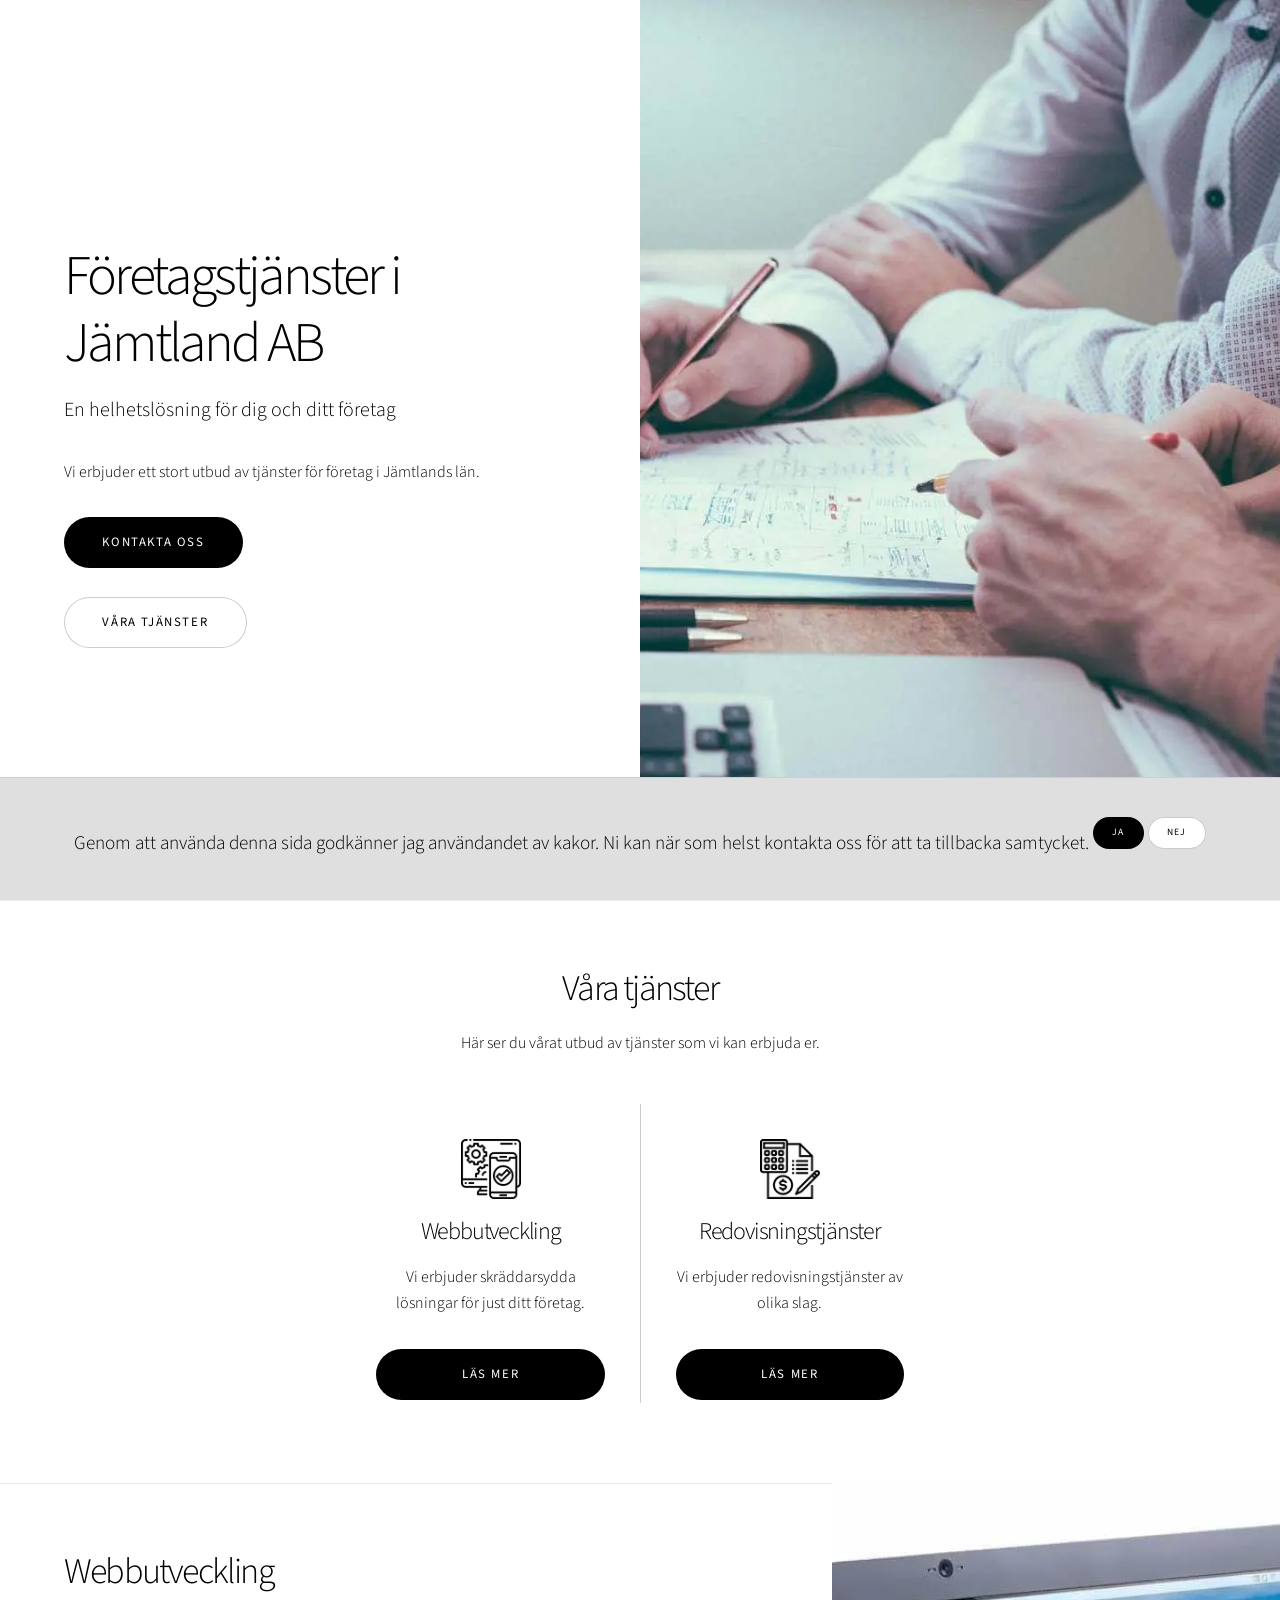
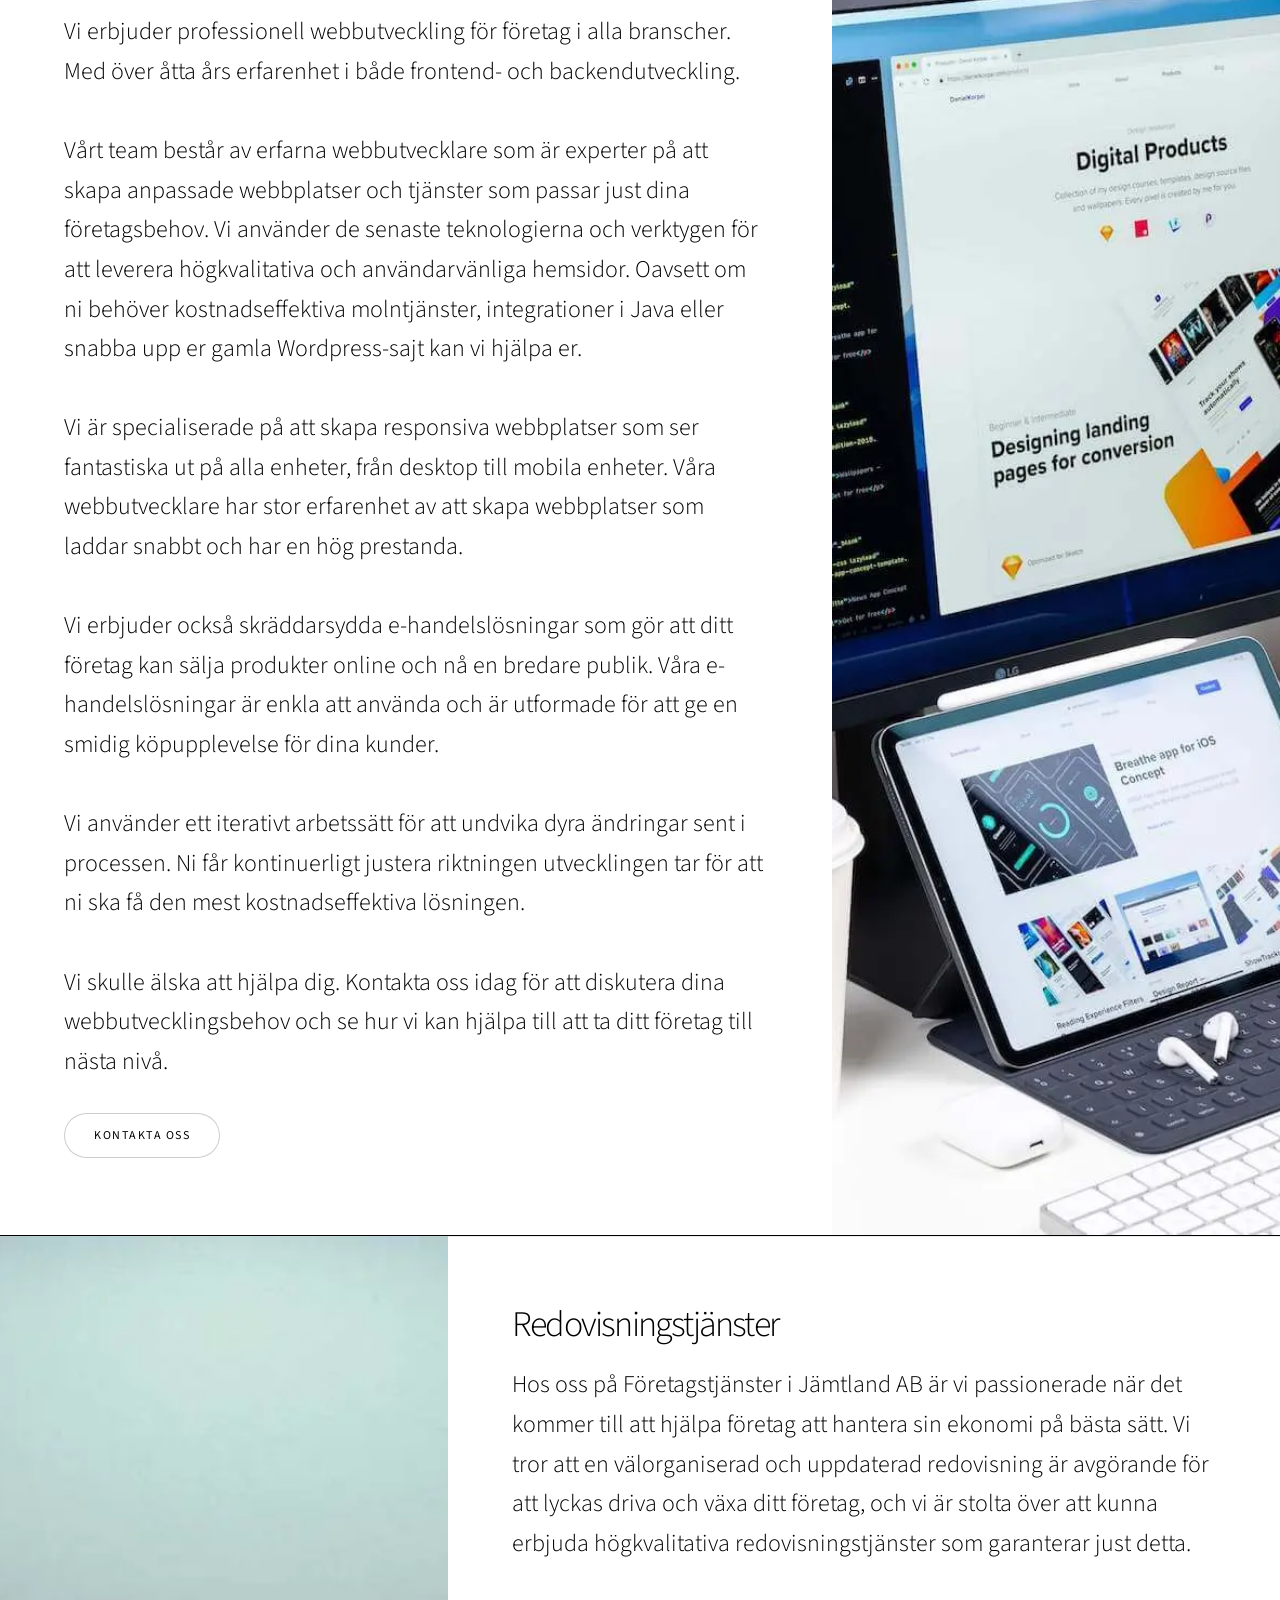
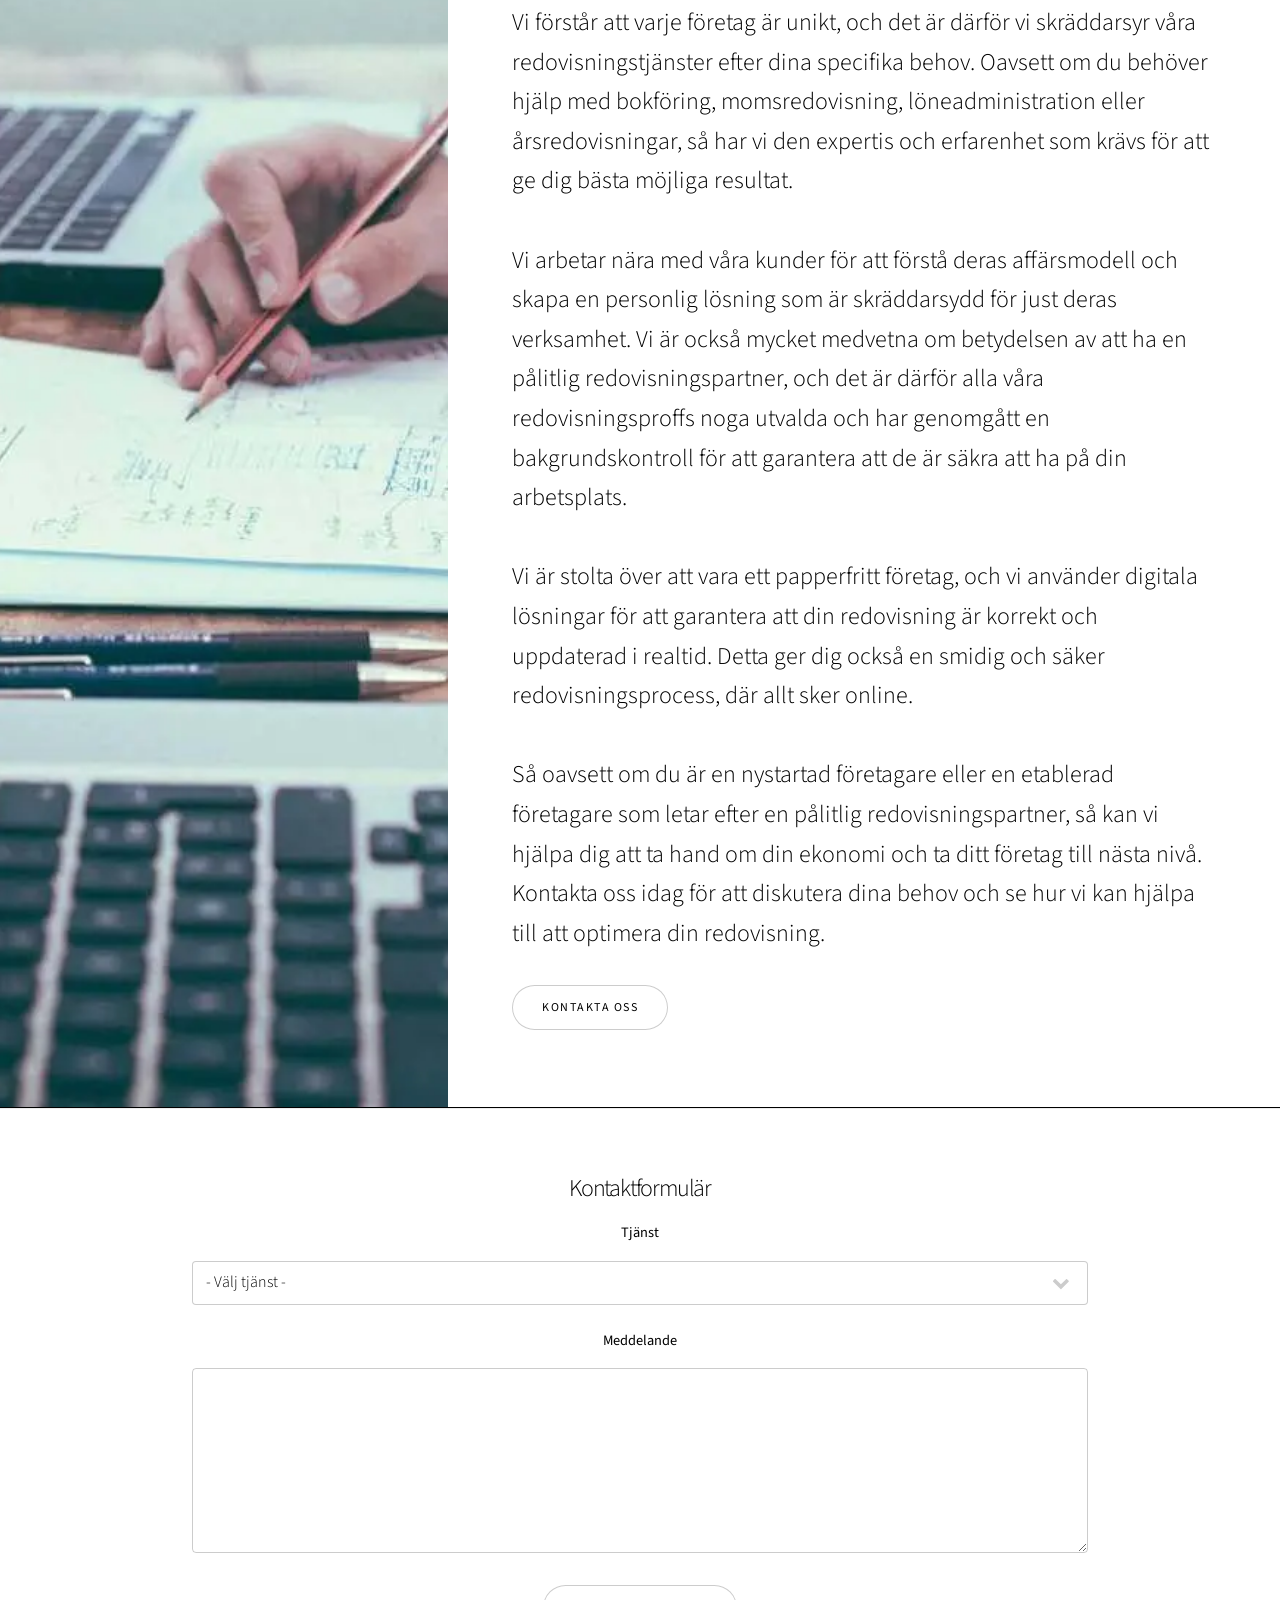
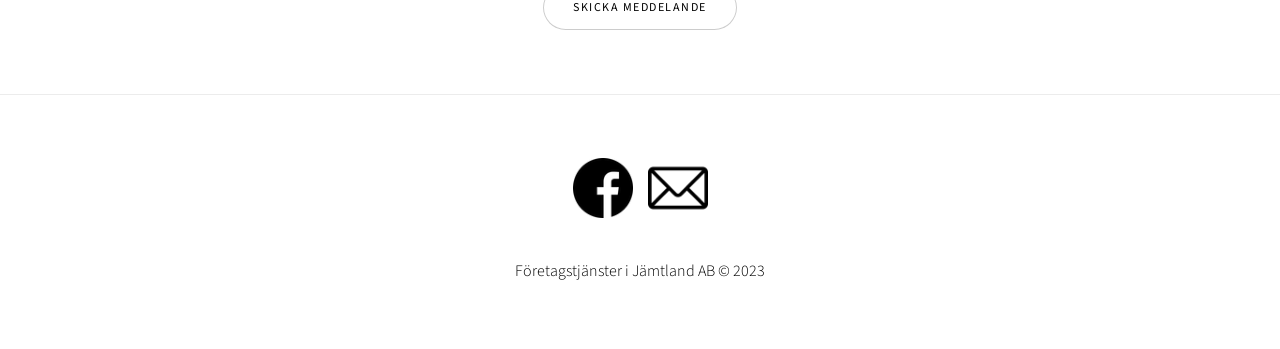
==== commit 1bd1d9a7: "Change modules" ====
--- a/public/index.html
+++ b/public/index.html
@@ -2,7 +2,7 @@
 <html lang="sv">
 	
 	<head>
-	<meta name="generator" content="Hugo 0.111.3">
+	<meta name="generator" content="Hugo 0.118.2">
 	<title>Företagsstäd i Jämtland AB</title>
 	<meta charset="utf-8" />
 	<meta name="viewport" content="width=device-width, initial-scale=1, user-scalable=yes" />
@@ -139,11 +139,11 @@
 	
 	
 	
-	<link rel="stylesheet" href="./css/main.min.css">
-	
-	
-	
-	<noscript><link rel="stylesheet" href="./css/noscript.min.css" /></noscript>
+	<link rel="preload" as="style" onload="this.onload=null;this.rel='stylesheet'" href="./css/main.min.css">
+	
+	
+	
+	<noscript><link rel="preload" as="style" onload="this.onload=null;this.rel='stylesheet'" href="./css/noscript.min.css" /></noscript>
 	
 
 </head>
@@ -160,7 +160,7 @@
         <h1>Företagstjänster i Jämtland AB</h1>
         <p class="major">En helhetslösning för dig och ditt företag
 </p>
-        <p>Vi erbjuder ett stort utbud av tjänster för företag och privatpersoner i Jämtlands län.
+        <p>Vi erbjuder ett stort utbud av tjänster för företag i Jämtlands län.
 </p>
         <ul class="actions stacked">
             <li><a href="#form" class="button primary large smooth-scroll-middle">Kontakta oss</a></li>
@@ -172,16 +172,16 @@
         <picture>
             
         
-            <source srcset="images/desk.webp" type="image/webp" >
+            <source srcset="images/economy.webp" type="image/webp" >
         
             
         
             <img
-            src="images/desk.jpg"
+            src="images/economy.jpg"
             alt="Företagsstäd i Jämtand AB"
             loading="lazy"
             decoding="async"
-            width="1500"
+            width="1498"
             height="1000"
             />
         </picture>
@@ -197,32 +197,22 @@
         <div class="items style1 medium onscroll-fade-in">
             
                 <section>
-    <span class="icon style2 major cleaning"></span>
-    <h3>Företagsstäd</h3>
+    <span class="icon solid style2 major web-development"></span>
+    <h3>Webbutveckling</h3>
     <p>
-        Vi erbjuder högkvalitativ företagsstädning med fokus på företag i Jämtland.
+        Vi erbjuder skräddarsydda lösningar för just ditt företag.
     </p>
-    <a href="#cleaning" class="button primary large wide smooth-scroll-middle">Läs mer</a>
+    <a href="#webdevelopment" class="button primary large wide smooth-scroll-middle">Läs mer</a>
 </section>
 
             
                 <section>
-    <span class="icon style2 major camera"></span>
-    <h3>Fotografering</h3>
+    <span class="icon solid style2 major economy"></span>
+    <h3>Redovisningstjänster</h3>
     <p>
-        Vi tar professionella bilder av dina motiv. Allt från profilbilder till landskapsfoton.
+        Vi erbjuder redovisningstjänster av olika slag.
     </p>
-    <a href="#photography" class="button primary large wide smooth-scroll-middle">Läs mer</a>
-</section>
-
-            
-                <section>
-    <span class="icon style2 major private image-bottom"></span>
-    <h3>Tjänster för privatpersoner</h3>
-    <p>
-        För dig som privatperson erbjuder vi också flera olika tjänster. Slipp det tråkiga. Hör av dig!
-    </p>
-    <a href="#private" class="button primary large wide smooth-scroll-middle">Läs mer</a>
+    <a href="#economy" class="button primary large wide smooth-scroll-middle">Läs mer</a>
 </section>
 
             
@@ -230,105 +220,82 @@
     </div>
 </section>
 	
-<section class="spotlight " id="cleaning">
+<section class="spotlight " id="webdevelopment">
     <div class="content">
-        <h2>Företagsstäd</h2>
-        <p>Vi erbjuder högkvalitativ företagsstädning med fokus på företag i Jämtland. Vi förstår vikten av att ha en ren och fräsch arbetsmiljö för att öka produktiviteten och trivseln på arbetsplatsen.
-<br><br>
-Vi har ett dedikerat team av professionella städare som är experter på att leverera skräddarsydda städlösningar som passar just din verksamhet. Vi använder endast de bästa städprodukterna och utrustningen för att garantera att ditt företag är rent och prydligt.
-<br><br>
-Vi vet att varje företag är unikt, och därför skräddarsyr vi våra städtjänster för att möta just dina behov och krav. Våra städare är välutbildade och erfarna inom att städa alla typer av företagslokaler, från små kontor till stora produktionsanläggningar.
-<br><br>
-Vi erbjuder också flexibla tidsscheman för att passa in i din företagsdag och minimera störningar för din verksamhet. Oavsett om du behöver städning en gång i veckan eller varje dag, kan vi erbjuda en lösning som fungerar för dig.
-<br><br>
-Vi förstår också vikten av att ha en pålitlig och pålitlig städleverantör. Därför är våra städare noggrant utvalda och har genomgått en bakgrundskontroll för att garantera att de är pålitliga och säkra att ha på din arbetsplats.
-<br><br>
-Kontakta oss idag för att få mer information om våra städtjänster och hur vi kan hjälpa till att hålla din arbetsplats ren och trivsam!.
+        <h2>Webbutveckling</h2>
+        <p>Vi erbjuder professionell webbutveckling för företag i alla branscher. Med över åtta års erfarenhet i både frontend- och backendutveckling.
+<br><br>
+Vårt team består av erfarna webbutvecklare som är experter på att skapa anpassade webbplatser och tjänster som passar just dina företagsbehov. Vi använder de senaste teknologierna och verktygen för att leverera högkvalitativa och användarvänliga hemsidor.
+Oavsett om ni behöver kostnadseffektiva molntjänster, integrationer i Java eller snabba upp er gamla Wordpress-sajt kan vi hjälpa er.
+<br><br>
+Vi är specialiserade på att skapa responsiva webbplatser som ser fantastiska ut på alla enheter, från desktop till mobila enheter. Våra webbutvecklare har stor erfarenhet av att skapa webbplatser som laddar snabbt och har en hög prestanda.
+<br><br>
+Vi erbjuder också skräddarsydda e-handelslösningar som gör att ditt företag kan sälja produkter online och nå en bredare publik. Våra e-handelslösningar är enkla att använda och är utformade för att ge en smidig köpupplevelse för dina kunder.
+<br><br>
+Vi använder ett iterativt arbetssätt för att undvika dyra ändringar sent i processen. Ni får kontinuerligt justera riktningen utvecklingen tar för att ni ska få den mest kostnadseffektiva lösningen.
+<br><br>
+Vi skulle älska att hjälpa dig. Kontakta oss idag för att diskutera dina webbutvecklingsbehov och se hur vi kan hjälpa till att ta ditt företag till nästa nivå.
 </p>
         <ul class="actions stacked">
-            <li><a href="#form" class="button smooth-scroll-middle" onclick="document.getElementById('service').value = 'cleaning'">Kontakta oss</a></li>
+            <li><a href="#form" class="button smooth-scroll-middle" onclick="document.getElementById('service').value = 'web-development'">Kontakta oss</a></li>
         </ul>
     </div>
     <div class="image">
         <picture>
             
         
-            <source srcset="images/spray.webp" type="image/webp" >
+            <source srcset="images/web-development.webp" type="image/webp" >
         
             
 
             <img
-            src="images/spray.jpg"
-            alt="Våra tjänster"
-            loading="lazy"
-            decoding="async"
-            width="1500"
-            height="1000"
-            />
-        </picture>
-    </div>
-</section>
-	
-<section class="spotlight " id="photography">
-    <div class="content">
-        <h2>Fotografering</h2>
-        <p>Vi erbjuder fotografering för alla dina behov.
-<br><br>
-Oavsett om du vill ha fantastiska porträtt, vackra bröllopsbilder eller minnesvärda familjefoton, så har vi de färdigheter och erfarenheter som krävs för att göra det möjligt. Kontakta oss idag för att boka din egen fotografsession!
-</p>
-        <ul class="actions stacked">
-            <li><a href="#form" class="button smooth-scroll-middle" onclick="document.getElementById('service').value = 'camera'">Kontakta oss</a></li>
-        </ul>
-    </div>
-    <div class="image">
-        <picture>
-            
-        
-            <source srcset="images/photography.webp" type="image/webp" >
-        
-            
-
-            <img
-            src="images/photography.jpg"
+            src="images/web-development.jpg"
             alt="Våra tjänster"
             loading="lazy"
             decoding="async"
             width="1000"
-            height="1500"
+            height="1250"
             />
         </picture>
     </div>
 </section>
 	
-<section class="spotlight image-bottom" id="private">
+<section class="spotlight " id="economy">
     <div class="content">
-        <h2>Tjänster privatpersoner</h2>
-        <p>För dig som privatperson kan vi också erbjuda olika tjänster. Behöver du häckklippning, flyttstäd, fönsterputsning, fotografering eller något annat? Kontakta oss!
+        <h2>Redovisningstjänster</h2>
+        <p>Hos oss på Företagstjänster i Jämtland AB är vi passionerade när det kommer till att hjälpa företag att hantera sin ekonomi på bästa sätt. Vi tror att en välorganiserad och uppdaterad redovisning är avgörande för att lyckas driva och växa ditt företag, och vi är stolta över att kunna erbjuda högkvalitativa redovisningstjänster som garanterar just detta.
+<br><br>
+Vi förstår att varje företag är unikt, och det är därför vi skräddarsyr våra redovisningstjänster efter dina specifika behov. Oavsett om du behöver hjälp med bokföring, momsredovisning, löneadministration eller årsredovisningar, så har vi den expertis och erfarenhet som krävs för att ge dig bästa möjliga resultat.
+<br><br>
+Vi arbetar nära med våra kunder för att förstå deras affärsmodell och skapa en personlig lösning som är skräddarsydd för just deras verksamhet. Vi är också mycket medvetna om betydelsen av att ha en pålitlig redovisningspartner, och det är därför alla våra redovisningsproffs noga utvalda och har genomgått en bakgrundskontroll för att garantera att de är säkra att ha på din arbetsplats.
+<br><br>
+Vi är stolta över att vara ett papperfritt företag, och vi använder digitala lösningar för att garantera att din redovisning är korrekt och uppdaterad i realtid. Detta ger dig också en smidig och säker redovisningsprocess, där allt sker online.
+<br><br>
+Så oavsett om du är en nystartad företagare eller en etablerad företagare som letar efter en pålitlig redovisningspartner, så kan vi hjälpa dig att ta hand om din ekonomi och ta ditt företag till nästa nivå. Kontakta oss idag för att diskutera dina behov och se hur vi kan hjälpa till att optimera din redovisning.
 </p>
         <ul class="actions stacked">
-            <li><a href="#form" class="button smooth-scroll-middle" onclick="document.getElementById('service').value = 'private'">Kontakta oss</a></li>
+            <li><a href="#form" class="button smooth-scroll-middle" onclick="document.getElementById('service').value = 'economy'">Kontakta oss</a></li>
         </ul>
     </div>
     <div class="image">
         <picture>
             
         
-            <source srcset="images/private.webp" type="image/webp" >
+            <source srcset="images/economy.webp" type="image/webp" >
         
             
 
             <img
-            src="images/private.jpg"
+            src="images/economy.jpg"
             alt="Våra tjänster"
             loading="lazy"
             decoding="async"
-            width="1000"
-            height="1500"
+            width="1498"
+            height="1000"
             />
         </picture>
     </div>
 </section>
-	
 	
 	<section class="wrapper style1 align-center">
   <div class="inner">
@@ -342,9 +309,8 @@
                   <label for="service">Tjänst</label>
                   <select name="service" id="service">
                       <option value="">- Välj tjänst -</option>
-                      <option value="cleaning">Företagsstäd</option>
                       <option value="web-development">Webbutveckling</option>
-                      <option value="economy">Redovisningstjänster</option>
+                      <option value="economy">Redovisning</option>
                   </select>
               </div>
               <div class="field">
@@ -430,7 +396,7 @@
             <li><a target="_blank" href="https://www.facebook.com/profile.php?id=100092133390750" class="icon brands style2"
                 style="background-image:  url('[data-uri]')"
                 aria-label="Gå till vår Facebooksida"><span class="label">Facebook</span></a></li>
-            <li><a target="_blank" href="mailto:intresse@fijab.se" class="fav icon style2"
+            <li><a target="_blank" href="mailto:kontakt@fijab.se" class="fav icon style2"
                 style="background-image: url('[data-uri]')"
                 aria-label="Skicka ett mail till oss"><span class="label">Email</span></a></li>
         </ul>
--- a/public/css/main.min.css
+++ b/public/css/main.min.css
@@ -1 +1 @@
-@import "https://fonts.googleapis.com/css?family=Source+Sans+Pro:300,300i,400,400i";html,body,div,span,applet,object,iframe,h1,h2,h3,h4,h5,h6,p,blockquote,pre,a,abbr,acronym,address,big,cite,code,del,dfn,em,img,ins,kbd,q,s,samp,small,strike,strong,sub,sup,tt,var,b,u,i,center,dl,dt,dd,ol,ul,li,fieldset,form,label,legend,table,caption,tbody,tfoot,thead,tr,th,td,article,aside,canvas,details,embed,figure,figcaption,footer,header,hgroup,menu,nav,output,ruby,section,summary,time,mark,audio,video{margin:0;padding:0;border:0;font-size:100%;font:inherit;vertical-align:baseline}article,aside,details,figcaption,figure,footer,header,hgroup,menu,nav,section{display:block}body{line-height:1}ol,ul{list-style:none}blockquote,q{quotes:none}blockquote:before,blockquote:after,q:before,q:after{content:'';content:none}table{border-collapse:collapse;border-spacing:0}body{-webkit-text-size-adjust:none}mark{background-color:transparent;color:inherit}input::-moz-focus-inner{border:0;padding:0}input,select,textarea{-moz-appearance:none;-webkit-appearance:none;-ms-appearance:none;appearance:none}@-ms-viewport{width: device-width; }body{-ms-overflow-style:scrollbar}@media screen and (max-width:480px){html,body{min-width:320px}}html{box-sizing:border-box}*,*:before,*:after{box-sizing:inherit}body{background:#fff}body.is-preload *,body.is-preload *:before,body.is-preload *:after{-moz-animation:none!important;-webkit-animation:none!important;-ms-animation:none!important;animation:none!important;-moz-transition:none!important;-webkit-transition:none!important;-ms-transition:none!important;transition:none!important}#cookie-notice{font-size:larger;padding:.5rem 1rem;display:none;text-align:center;position:fixed;bottom:0;left:0;padding-top:40px;padding-bottom:40px;width:100%;background:#dfdfdf;color:#000;z-index:1}#cookie-notice a{font-weight:600;display:inline-flex;cursor:pointer;margin-left:.5rem}#cookie-notice-deny{background-color:#fff}@media(max-width:767px){#cookie-notice span{display:block;padding-top:3px;margin-bottom:1rem}#cookie-notice a{position:relative;bottom:4px}}html{font-size:18pt}@media screen and (max-width:1680px){html{font-size:14pt}}@media screen and (max-width:1280px){html{font-size:12pt}}@media screen and (max-width:736px){html{font-size:11pt}}@media screen and (max-width:360px){html{font-size:10pt}}body{background-color:#fff;color:#000}body,input,select,textarea{font-family:source sans pro,Helvetica,sans-serif;font-size:1rem;font-weight:300;line-height:1.65}a{-moz-transition:color .2s ease-in-out;-webkit-transition:color .2s ease-in-out;-ms-transition:color .2s ease-in-out;transition:color .2s ease-in-out;text-decoration:underline}a:hover{text-decoration:none}strong,b{font-weight:400}em,i{font-style:italic}p{margin:0 0 2rem}p.major{font-size:1.25rem}h1,h2,h3,h4,h5,h6{font-weight:300;line-height:1.375;letter-spacing:-.05em;margin:0 0 1rem}h1 a,h2 a,h3 a,h4 a,h5 a,h6 a{color:inherit;text-decoration:none}h1{font-size:3.5rem;line-height:1.2}h2{font-size:2.25rem}h3{font-size:1.5rem}h4{font-size:1.1rem}h5{font-size:.9rem}h6{font-size:.7rem}sub{font-size:.8rem;position:relative;top:.5rem}sup{font-size:.8rem;position:relative;top:-.5rem}blockquote{border-left:solid 4px;font-style:italic;margin:0 0 2rem;padding:.5rem 0 .5rem 2rem}code{border-radius:4px;font-family:courier new,monospace;font-size:.9em;margin:0 .25rem;padding:.25rem .325rem}pre{-webkit-overflow-scrolling:touch;font-family:courier new,monospace;font-size:.9em;margin:0 0 2rem}pre code{display:block;line-height:1.5;padding:.75rem 1rem;overflow-x:auto}hr{border:0;border-bottom:solid 1px;margin:2.5rem 0}hr.major{margin:3.5rem 0}.align-left{text-align:left}.align-center{text-align:center}.align-right{text-align:right}.footerspacer{padding-left:15px;padding-right:15px}@media screen and (max-width:736px){p.major{font-size:1.1rem}h1{font-size:2.5rem}h2{font-size:2rem}h3{font-size:1.25rem}h4{font-size:1rem}}input,select,textarea{color:#000}a{color:#000}a:hover{color:#837164}strong,b{color:#000}h1,h2,h3,h4,h5,h6{color:#000}blockquote{border-left-color:rgba(0,0,0,.2)}code{background:rgba(0,0,0,5%);border-color:rgba(0,0,0,.2)}hr{border-bottom-color:rgba(0,0,0,.2)}.row{display:flex;flex-wrap:wrap;box-sizing:border-box;align-items:stretch}.row>*{box-sizing:border-box}.row.gtr-uniform>*>:last-child{margin-bottom:0}.row.aln-left{justify-content:flex-start}.row.aln-center{justify-content:center}.row.aln-right{justify-content:flex-end}.row.aln-top{align-items:flex-start}.row.aln-middle{align-items:center}.row.aln-bottom{align-items:flex-end}.row>.imp{order:-1}.row>.col-1{width:8.33333333%}.row>.off-1{margin-left:8.33333333%}.row>.col-2{width:16.66666667%}.row>.off-2{margin-left:16.66666667%}.row>.col-3{width:25%}.row>.off-3{margin-left:25%}.row>.col-4{width:33.33333333%}.row>.off-4{margin-left:33.33333333%}.row>.col-5{width:41.66666667%}.row>.off-5{margin-left:41.66666667%}.row>.col-6{width:50%}.row>.off-6{margin-left:50%}.row>.col-7{width:58.33333333%}.row>.off-7{margin-left:58.33333333%}.row>.col-8{width:66.66666667%}.row>.off-8{margin-left:66.66666667%}.row>.col-9{width:75%}.row>.off-9{margin-left:75%}.row>.col-10{width:83.33333333%}.row>.off-10{margin-left:83.33333333%}.row>.col-11{width:91.66666667%}.row>.off-11{margin-left:91.66666667%}.row>.col-12{width:100%}.row>.off-12{margin-left:100%}.row.gtr-0{margin-top:0;margin-left:0}.row.gtr-0>*{padding:0 0 0 0}.row.gtr-0.gtr-uniform{margin-top:0}.row.gtr-0.gtr-uniform>*{padding-top:0}.row.gtr-25{margin-top:0;margin-left:-.5rem}.row.gtr-25>*{padding:0 0 0 .5rem}.row.gtr-25.gtr-uniform{margin-top:-.5rem}.row.gtr-25.gtr-uniform>*{padding-top:.5rem}.row.gtr-50{margin-top:0;margin-left:-1rem}.row.gtr-50>*{padding:0 0 0 1rem}.row.gtr-50.gtr-uniform{margin-top:-1rem}.row.gtr-50.gtr-uniform>*{padding-top:1rem}.row{margin-top:0;margin-left:-2rem}.row>*{padding:0 0 0 2rem}.row.gtr-uniform{margin-top:-2rem}.row.gtr-uniform>*{padding-top:2rem}.row.gtr-150{margin-top:0;margin-left:-3rem}.row.gtr-150>*{padding:0 0 0 3rem}.row.gtr-150.gtr-uniform{margin-top:-3rem}.row.gtr-150.gtr-uniform>*{padding-top:3rem}.row.gtr-200{margin-top:0;margin-left:-4rem}.row.gtr-200>*{padding:0 0 0 4rem}.row.gtr-200.gtr-uniform{margin-top:-4rem}.row.gtr-200.gtr-uniform>*{padding-top:4rem}@media screen and (max-width:1680px){.row{display:flex;flex-wrap:wrap;box-sizing:border-box;align-items:stretch}.row>*{box-sizing:border-box}.row.gtr-uniform>*>:last-child{margin-bottom:0}.row.aln-left{justify-content:flex-start}.row.aln-center{justify-content:center}.row.aln-right{justify-content:flex-end}.row.aln-top{align-items:flex-start}.row.aln-middle{align-items:center}.row.aln-bottom{align-items:flex-end}.row>.imp-xlarge{order:-1}.row>.col-1-xlarge{width:8.33333333%}.row>.off-1-xlarge{margin-left:8.33333333%}.row>.col-2-xlarge{width:16.66666667%}.row>.off-2-xlarge{margin-left:16.66666667%}.row>.col-3-xlarge{width:25%}.row>.off-3-xlarge{margin-left:25%}.row>.col-4-xlarge{width:33.33333333%}.row>.off-4-xlarge{margin-left:33.33333333%}.row>.col-5-xlarge{width:41.66666667%}.row>.off-5-xlarge{margin-left:41.66666667%}.row>.col-6-xlarge{width:50%}.row>.off-6-xlarge{margin-left:50%}.row>.col-7-xlarge{width:58.33333333%}.row>.off-7-xlarge{margin-left:58.33333333%}.row>.col-8-xlarge{width:66.66666667%}.row>.off-8-xlarge{margin-left:66.66666667%}.row>.col-9-xlarge{width:75%}.row>.off-9-xlarge{margin-left:75%}.row>.col-10-xlarge{width:83.33333333%}.row>.off-10-xlarge{margin-left:83.33333333%}.row>.col-11-xlarge{width:91.66666667%}.row>.off-11-xlarge{margin-left:91.66666667%}.row>.col-12-xlarge{width:100%}.row>.off-12-xlarge{margin-left:100%}.row.gtr-0{margin-top:0;margin-left:0}.row.gtr-0>*{padding:0 0 0 0}.row.gtr-0.gtr-uniform{margin-top:0}.row.gtr-0.gtr-uniform>*{padding-top:0}.row.gtr-25{margin-top:0;margin-left:-.5rem}.row.gtr-25>*{padding:0 0 0 .5rem}.row.gtr-25.gtr-uniform{margin-top:-.5rem}.row.gtr-25.gtr-uniform>*{padding-top:.5rem}.row.gtr-50{margin-top:0;margin-left:-1rem}.row.gtr-50>*{padding:0 0 0 1rem}.row.gtr-50.gtr-uniform{margin-top:-1rem}.row.gtr-50.gtr-uniform>*{padding-top:1rem}.row{margin-top:0;margin-left:-2rem}.row>*{padding:0 0 0 2rem}.row.gtr-uniform{margin-top:-2rem}.row.gtr-uniform>*{padding-top:2rem}.row.gtr-150{margin-top:0;margin-left:-3rem}.row.gtr-150>*{padding:0 0 0 3rem}.row.gtr-150.gtr-uniform{margin-top:-3rem}.row.gtr-150.gtr-uniform>*{padding-top:3rem}.row.gtr-200{margin-top:0;margin-left:-4rem}.row.gtr-200>*{padding:0 0 0 4rem}.row.gtr-200.gtr-uniform{margin-top:-4rem}.row.gtr-200.gtr-uniform>*{padding-top:4rem}}@media screen and (max-width:1280px){.row{display:flex;flex-wrap:wrap;box-sizing:border-box;align-items:stretch}.row>*{box-sizing:border-box}.row.gtr-uniform>*>:last-child{margin-bottom:0}.row.aln-left{justify-content:flex-start}.row.aln-center{justify-content:center}.row.aln-right{justify-content:flex-end}.row.aln-top{align-items:flex-start}.row.aln-middle{align-items:center}.row.aln-bottom{align-items:flex-end}.row>.imp-large{order:-1}.row>.col-1-large{width:8.33333333%}.row>.off-1-large{margin-left:8.33333333%}.row>.col-2-large{width:16.66666667%}.row>.off-2-large{margin-left:16.66666667%}.row>.col-3-large{width:25%}.row>.off-3-large{margin-left:25%}.row>.col-4-large{width:33.33333333%}.row>.off-4-large{margin-left:33.33333333%}.row>.col-5-large{width:41.66666667%}.row>.off-5-large{margin-left:41.66666667%}.row>.col-6-large{width:50%}.row>.off-6-large{margin-left:50%}.row>.col-7-large{width:58.33333333%}.row>.off-7-large{margin-left:58.33333333%}.row>.col-8-large{width:66.66666667%}.row>.off-8-large{margin-left:66.66666667%}.row>.col-9-large{width:75%}.row>.off-9-large{margin-left:75%}.row>.col-10-large{width:83.33333333%}.row>.off-10-large{margin-left:83.33333333%}.row>.col-11-large{width:91.66666667%}.row>.off-11-large{margin-left:91.66666667%}.row>.col-12-large{width:100%}.row>.off-12-large{margin-left:100%}.row.gtr-0{margin-top:0;margin-left:0}.row.gtr-0>*{padding:0 0 0 0}.row.gtr-0.gtr-uniform{margin-top:0}.row.gtr-0.gtr-uniform>*{padding-top:0}.row.gtr-25{margin-top:0;margin-left:-.5rem}.row.gtr-25>*{padding:0 0 0 .5rem}.row.gtr-25.gtr-uniform{margin-top:-.5rem}.row.gtr-25.gtr-uniform>*{padding-top:.5rem}.row.gtr-50{margin-top:0;margin-left:-1rem}.row.gtr-50>*{padding:0 0 0 1rem}.row.gtr-50.gtr-uniform{margin-top:-1rem}.row.gtr-50.gtr-uniform>*{padding-top:1rem}.row{margin-top:0;margin-left:-2rem}.row>*{padding:0 0 0 2rem}.row.gtr-uniform{margin-top:-2rem}.row.gtr-uniform>*{padding-top:2rem}.row.gtr-150{margin-top:0;margin-left:-3rem}.row.gtr-150>*{padding:0 0 0 3rem}.row.gtr-150.gtr-uniform{margin-top:-3rem}.row.gtr-150.gtr-uniform>*{padding-top:3rem}.row.gtr-200{margin-top:0;margin-left:-4rem}.row.gtr-200>*{padding:0 0 0 4rem}.row.gtr-200.gtr-uniform{margin-top:-4rem}.row.gtr-200.gtr-uniform>*{padding-top:4rem}}@media screen and (max-width:980px){.row{display:flex;flex-wrap:wrap;box-sizing:border-box;align-items:stretch}.row>*{box-sizing:border-box}.row.gtr-uniform>*>:last-child{margin-bottom:0}.row.aln-left{justify-content:flex-start}.row.aln-center{justify-content:center}.row.aln-right{justify-content:flex-end}.row.aln-top{align-items:flex-start}.row.aln-middle{align-items:center}.row.aln-bottom{align-items:flex-end}.row>.imp-medium{order:-1}.row>.col-1-medium{width:8.33333333%}.row>.off-1-medium{margin-left:8.33333333%}.row>.col-2-medium{width:16.66666667%}.row>.off-2-medium{margin-left:16.66666667%}.row>.col-3-medium{width:25%}.row>.off-3-medium{margin-left:25%}.row>.col-4-medium{width:33.33333333%}.row>.off-4-medium{margin-left:33.33333333%}.row>.col-5-medium{width:41.66666667%}.row>.off-5-medium{margin-left:41.66666667%}.row>.col-6-medium{width:50%}.row>.off-6-medium{margin-left:50%}.row>.col-7-medium{width:58.33333333%}.row>.off-7-medium{margin-left:58.33333333%}.row>.col-8-medium{width:66.66666667%}.row>.off-8-medium{margin-left:66.66666667%}.row>.col-9-medium{width:75%}.row>.off-9-medium{margin-left:75%}.row>.col-10-medium{width:83.33333333%}.row>.off-10-medium{margin-left:83.33333333%}.row>.col-11-medium{width:91.66666667%}.row>.off-11-medium{margin-left:91.66666667%}.row>.col-12-medium{width:100%}.row>.off-12-medium{margin-left:100%}.row.gtr-0{margin-top:0;margin-left:0}.row.gtr-0>*{padding:0 0 0 0}.row.gtr-0.gtr-uniform{margin-top:0}.row.gtr-0.gtr-uniform>*{padding-top:0}.row.gtr-25{margin-top:0;margin-left:-.5rem}.row.gtr-25>*{padding:0 0 0 .5rem}.row.gtr-25.gtr-uniform{margin-top:-.5rem}.row.gtr-25.gtr-uniform>*{padding-top:.5rem}.row.gtr-50{margin-top:0;margin-left:-1rem}.row.gtr-50>*{padding:0 0 0 1rem}.row.gtr-50.gtr-uniform{margin-top:-1rem}.row.gtr-50.gtr-uniform>*{padding-top:1rem}.row{margin-top:0;margin-left:-2rem}.row>*{padding:0 0 0 2rem}.row.gtr-uniform{margin-top:-2rem}.row.gtr-uniform>*{padding-top:2rem}.row.gtr-150{margin-top:0;margin-left:-3rem}.row.gtr-150>*{padding:0 0 0 3rem}.row.gtr-150.gtr-uniform{margin-top:-3rem}.row.gtr-150.gtr-uniform>*{padding-top:3rem}.row.gtr-200{margin-top:0;margin-left:-4rem}.row.gtr-200>*{padding:0 0 0 4rem}.row.gtr-200.gtr-uniform{margin-top:-4rem}.row.gtr-200.gtr-uniform>*{padding-top:4rem}}@media screen and (max-width:736px){.row{display:flex;flex-wrap:wrap;box-sizing:border-box;align-items:stretch}.row>*{box-sizing:border-box}.row.gtr-uniform>*>:last-child{margin-bottom:0}.row.aln-left{justify-content:flex-start}.row.aln-center{justify-content:center}.row.aln-right{justify-content:flex-end}.row.aln-top{align-items:flex-start}.row.aln-middle{align-items:center}.row.aln-bottom{align-items:flex-end}.row>.imp-small{order:-1}.row>.col-1-small{width:8.33333333%}.row>.off-1-small{margin-left:8.33333333%}.row>.col-2-small{width:16.66666667%}.row>.off-2-small{margin-left:16.66666667%}.row>.col-3-small{width:25%}.row>.off-3-small{margin-left:25%}.row>.col-4-small{width:33.33333333%}.row>.off-4-small{margin-left:33.33333333%}.row>.col-5-small{width:41.66666667%}.row>.off-5-small{margin-left:41.66666667%}.row>.col-6-small{width:50%}.row>.off-6-small{margin-left:50%}.row>.col-7-small{width:58.33333333%}.row>.off-7-small{margin-left:58.33333333%}.row>.col-8-small{width:66.66666667%}.row>.off-8-small{margin-left:66.66666667%}.row>.col-9-small{width:75%}.row>.off-9-small{margin-left:75%}.row>.col-10-small{width:83.33333333%}.row>.off-10-small{margin-left:83.33333333%}.row>.col-11-small{width:91.66666667%}.row>.off-11-small{margin-left:91.66666667%}.row>.col-12-small{width:100%}.row>.off-12-small{margin-left:100%}.row.gtr-0{margin-top:0;margin-left:0}.row.gtr-0>*{padding:0 0 0 0}.row.gtr-0.gtr-uniform{margin-top:0}.row.gtr-0.gtr-uniform>*{padding-top:0}.row.gtr-25{margin-top:0;margin-left:-.5rem}.row.gtr-25>*{padding:0 0 0 .5rem}.row.gtr-25.gtr-uniform{margin-top:-.5rem}.row.gtr-25.gtr-uniform>*{padding-top:.5rem}.row.gtr-50{margin-top:0;margin-left:-1rem}.row.gtr-50>*{padding:0 0 0 1rem}.row.gtr-50.gtr-uniform{margin-top:-1rem}.row.gtr-50.gtr-uniform>*{padding-top:1rem}.row{margin-top:0;margin-left:-2rem}.row>*{padding:0 0 0 2rem}.row.gtr-uniform{margin-top:-2rem}.row.gtr-uniform>*{padding-top:2rem}.row.gtr-150{margin-top:0;margin-left:-3rem}.row.gtr-150>*{padding:0 0 0 3rem}.row.gtr-150.gtr-uniform{margin-top:-3rem}.row.gtr-150.gtr-uniform>*{padding-top:3rem}.row.gtr-200{margin-top:0;margin-left:-4rem}.row.gtr-200>*{padding:0 0 0 4rem}.row.gtr-200.gtr-uniform{margin-top:-4rem}.row.gtr-200.gtr-uniform>*{padding-top:4rem}}@media screen and (max-width:480px){.row{display:flex;flex-wrap:wrap;box-sizing:border-box;align-items:stretch}.row>*{box-sizing:border-box}.row.gtr-uniform>*>:last-child{margin-bottom:0}.row.aln-left{justify-content:flex-start}.row.aln-center{justify-content:center}.row.aln-right{justify-content:flex-end}.row.aln-top{align-items:flex-start}.row.aln-middle{align-items:center}.row.aln-bottom{align-items:flex-end}.row>.imp-xsmall{order:-1}.row>.col-1-xsmall{width:8.33333333%}.row>.off-1-xsmall{margin-left:8.33333333%}.row>.col-2-xsmall{width:16.66666667%}.row>.off-2-xsmall{margin-left:16.66666667%}.row>.col-3-xsmall{width:25%}.row>.off-3-xsmall{margin-left:25%}.row>.col-4-xsmall{width:33.33333333%}.row>.off-4-xsmall{margin-left:33.33333333%}.row>.col-5-xsmall{width:41.66666667%}.row>.off-5-xsmall{margin-left:41.66666667%}.row>.col-6-xsmall{width:50%}.row>.off-6-xsmall{margin-left:50%}.row>.col-7-xsmall{width:58.33333333%}.row>.off-7-xsmall{margin-left:58.33333333%}.row>.col-8-xsmall{width:66.66666667%}.row>.off-8-xsmall{margin-left:66.66666667%}.row>.col-9-xsmall{width:75%}.row>.off-9-xsmall{margin-left:75%}.row>.col-10-xsmall{width:83.33333333%}.row>.off-10-xsmall{margin-left:83.33333333%}.row>.col-11-xsmall{width:91.66666667%}.row>.off-11-xsmall{margin-left:91.66666667%}.row>.col-12-xsmall{width:100%}.row>.off-12-xsmall{margin-left:100%}.row.gtr-0{margin-top:0;margin-left:0}.row.gtr-0>*{padding:0 0 0 0}.row.gtr-0.gtr-uniform{margin-top:0}.row.gtr-0.gtr-uniform>*{padding-top:0}.row.gtr-25{margin-top:0;margin-left:-.5rem}.row.gtr-25>*{padding:0 0 0 .5rem}.row.gtr-25.gtr-uniform{margin-top:-.5rem}.row.gtr-25.gtr-uniform>*{padding-top:.5rem}.row.gtr-50{margin-top:0;margin-left:-1rem}.row.gtr-50>*{padding:0 0 0 1rem}.row.gtr-50.gtr-uniform{margin-top:-1rem}.row.gtr-50.gtr-uniform>*{padding-top:1rem}.row{margin-top:0;margin-left:-2rem}.row>*{padding:0 0 0 2rem}.row.gtr-uniform{margin-top:-2rem}.row.gtr-uniform>*{padding-top:2rem}.row.gtr-150{margin-top:0;margin-left:-3rem}.row.gtr-150>*{padding:0 0 0 3rem}.row.gtr-150.gtr-uniform{margin-top:-3rem}.row.gtr-150.gtr-uniform>*{padding-top:3rem}.row.gtr-200{margin-top:0;margin-left:-4rem}.row.gtr-200>*{padding:0 0 0 4rem}.row.gtr-200.gtr-uniform{margin-top:-4rem}.row.gtr-200.gtr-uniform>*{padding-top:4rem}}@media screen and (max-width:360px){.row{display:flex;flex-wrap:wrap;box-sizing:border-box;align-items:stretch}.row>*{box-sizing:border-box}.row.gtr-uniform>*>:last-child{margin-bottom:0}.row.aln-left{justify-content:flex-start}.row.aln-center{justify-content:center}.row.aln-right{justify-content:flex-end}.row.aln-top{align-items:flex-start}.row.aln-middle{align-items:center}.row.aln-bottom{align-items:flex-end}.row>.imp-xxsmall{order:-1}.row>.col-1-xxsmall{width:8.33333333%}.row>.off-1-xxsmall{margin-left:8.33333333%}.row>.col-2-xxsmall{width:16.66666667%}.row>.off-2-xxsmall{margin-left:16.66666667%}.row>.col-3-xxsmall{width:25%}.row>.off-3-xxsmall{margin-left:25%}.row>.col-4-xxsmall{width:33.33333333%}.row>.off-4-xxsmall{margin-left:33.33333333%}.row>.col-5-xxsmall{width:41.66666667%}.row>.off-5-xxsmall{margin-left:41.66666667%}.row>.col-6-xxsmall{width:50%}.row>.off-6-xxsmall{margin-left:50%}.row>.col-7-xxsmall{width:58.33333333%}.row>.off-7-xxsmall{margin-left:58.33333333%}.row>.col-8-xxsmall{width:66.66666667%}.row>.off-8-xxsmall{margin-left:66.66666667%}.row>.col-9-xxsmall{width:75%}.row>.off-9-xxsmall{margin-left:75%}.row>.col-10-xxsmall{width:83.33333333%}.row>.off-10-xxsmall{margin-left:83.33333333%}.row>.col-11-xxsmall{width:91.66666667%}.row>.off-11-xxsmall{margin-left:91.66666667%}.row>.col-12-xxsmall{width:100%}.row>.off-12-xxsmall{margin-left:100%}.row.gtr-0{margin-top:0;margin-left:0}.row.gtr-0>*{padding:0 0 0 0}.row.gtr-0.gtr-uniform{margin-top:0}.row.gtr-0.gtr-uniform>*{padding-top:0}.row.gtr-25{margin-top:0;margin-left:-.5rem}.row.gtr-25>*{padding:0 0 0 .5rem}.row.gtr-25.gtr-uniform{margin-top:-.5rem}.row.gtr-25.gtr-uniform>*{padding-top:.5rem}.row.gtr-50{margin-top:0;margin-left:-1rem}.row.gtr-50>*{padding:0 0 0 1rem}.row.gtr-50.gtr-uniform{margin-top:-1rem}.row.gtr-50.gtr-uniform>*{padding-top:1rem}.row{margin-top:0;margin-left:-2rem}.row>*{padding:0 0 0 2rem}.row.gtr-uniform{margin-top:-2rem}.row.gtr-uniform>*{padding-top:2rem}.row.gtr-150{margin-top:0;margin-left:-3rem}.row.gtr-150>*{padding:0 0 0 3rem}.row.gtr-150.gtr-uniform{margin-top:-3rem}.row.gtr-150.gtr-uniform>*{padding-top:3rem}.row.gtr-200{margin-top:0;margin-left:-4rem}.row.gtr-200>*{padding:0 0 0 4rem}.row.gtr-200.gtr-uniform{margin-top:-4rem}.row.gtr-200.gtr-uniform>*{padding-top:4rem}}.box{border-radius:4px;border:solid 1px;margin-bottom:2rem;padding:1.5rem}.box>:last-child,.box>:last-child>:last-child,.box>:last-child>:last-child>:last-child{margin-bottom:0}.box.alt{border:0;border-radius:0;padding:0}.box{border-color:rgba(0,0,0,.2)}input[type=submit],input[type=reset],input[type=button],button,.button{-moz-appearance:none;-webkit-appearance:none;-ms-appearance:none;appearance:none;-moz-transition:background-color .2s ease-in-out,box-shadow .2s ease-in-out,color .2s ease-in-out;-webkit-transition:background-color .2s ease-in-out,box-shadow .2s ease-in-out,color .2s ease-in-out;-ms-transition:background-color .2s ease-in-out,box-shadow .2s ease-in-out,color .2s ease-in-out;transition:background-color .2s ease-in-out,box-shadow .2s ease-in-out,color .2s ease-in-out;border:0;cursor:pointer;display:inline-block;font-weight:400;letter-spacing:.125em;text-align:center;text-decoration:none;text-transform:uppercase;white-space:nowrap;font-size:.75rem;max-width:20rem;height:3.75em;line-height:3.75em;border-radius:3.75em;padding:0 2.5em;text-overflow:ellipsis;overflow:hidden}input[type=submit].icon:before,input[type=reset].icon:before,input[type=button].icon:before,button.icon:before,.button.icon:before{margin-right:.5rem}input[type=submit].fit,input[type=reset].fit,input[type=button].fit,button.fit,.button.fit{width:100%}input[type=submit].small,input[type=reset].small,input[type=button].small,button.small,.button.small{font-size:.6rem;height:3.325em;line-height:3.325em;border-radius:3.325em;padding:0 2em}input[type=submit].large,input[type=reset].large,input[type=button].large,button.large,.button.large{font-size:.8rem;height:4em;line-height:4em;border-radius:4em;padding:0 3em}input[type=submit].wide,input[type=reset].wide,input[type=button].wide,button.wide,.button.wide{min-width:14em}input[type=submit].disabled,input[type=submit]:disabled,input[type=reset].disabled,input[type=reset]:disabled,input[type=button].disabled,input[type=button]:disabled,button.disabled,button:disabled,.button.disabled,.button:disabled{pointer-events:none;opacity:.25}input[type=submit],input[type=reset],input[type=button],button,.button{background-color:transparent;box-shadow:inset 0 0 0 1px rgba(0,0,0,.2);color:#000!important}input[type=submit]:hover,input[type=reset]:hover,input[type=button]:hover,button:hover,.button:hover{box-shadow:inset 0 0 0 1px #837164;color:#837164!important}input[type=submit]:active,input[type=reset]:active,input[type=button]:active,button:active,.button:active{background-color:rgba(131,113,100,.2);box-shadow:inset 0 0 0 1px #837164;color:#837164!important}input[type=submit].primary,input[type=reset].primary,input[type=button].primary,button.primary,.button.primary{background-color:#000;box-shadow:none;color:#fff!important}input[type=submit].primary:hover,input[type=reset].primary:hover,input[type=button].primary:hover,button.primary:hover,.button.primary:hover{background-color:#837164}input[type=submit].primary:active,input[type=reset].primary:active,input[type=button].primary:active,button.primary:active,.button.primary:active{background-color:#60534a}form{margin:0 0 2rem}form>:last-child{margin-bottom:0}form>.fields{display:-moz-flex;display:-webkit-flex;display:-ms-flex;display:flex;-moz-flex-wrap:wrap;-webkit-flex-wrap:wrap;-ms-flex-wrap:wrap;flex-wrap:wrap;width:calc(100% + 3rem);margin:-1.5rem 0 2rem -1.5rem}form>.fields>.field{-moz-flex-grow:0;-webkit-flex-grow:0;-ms-flex-grow:0;flex-grow:0;-moz-flex-shrink:0;-webkit-flex-shrink:0;-ms-flex-shrink:0;flex-shrink:0;padding:1.5rem 0 0 1.5rem;width:calc(100% - 1.5rem)}form>.fields>.field.half{width:calc(50% - .75rem)}form>.fields>.field.third{width:calc(100%/3 - .5rem)}form>.fields>.field.quarter{width:calc(25% - .375rem)}@media screen and (max-width:480px){form>.fields{width:calc(100% + 3rem);margin:-1.5rem 0 2rem -1.5rem}form>.fields>.field{padding:1.5rem 0 0 1.5rem;width:calc(100% - 1.5rem)}form>.fields>.field.half{width:calc(100% - 1.5rem)}form>.fields>.field.third{width:calc(100% - 1.5rem)}form>.fields>.field.quarter{width:calc(100% - 1.5rem)}}label{display:block;font-size:.9rem;font-weight:400;margin:0 0 1rem}input[type=text],input[type=password],input[type=email],input[type=tel],input[type=search],input[type=url],select,textarea{-moz-appearance:none;-webkit-appearance:none;-ms-appearance:none;appearance:none;background-color:transparent;border-radius:4px;border:none;border:solid 1px;color:inherit;display:block;outline:0;padding:0 .825rem;text-decoration:none;width:100%}input[type=text]:invalid,input[type=password]:invalid,input[type=email]:invalid,input[type=tel]:invalid,input[type=search]:invalid,input[type=url]:invalid,select:invalid,textarea:invalid{box-shadow:none}select{background-size:1.25rem;background-repeat:no-repeat;background-position:calc(100% - 1rem);height:2.75rem;padding-right:2.75rem;text-overflow:ellipsis}select:focus::-ms-value{background-color:transparent}select::-ms-expand{display:none}input[type=text],input[type=password],input[type=email],input[type=tel],input[type=search],input[type=url],select{height:2.75rem}textarea{padding:.75rem 1rem}input[type=checkbox],input[type=radio]{-moz-appearance:none;-webkit-appearance:none;-ms-appearance:none;appearance:none;display:block;float:left;margin-right:-2rem;opacity:0;width:1rem;z-index:-1}input[type=checkbox]+label,input[type=radio]+label{text-decoration:none;-moz-user-select:none;-webkit-user-select:none;-ms-user-select:none;user-select:none;cursor:pointer;display:inline-block;font-size:1rem;font-weight:300;padding-left:2.4rem;padding-right:.75rem;position:relative;margin-bottom:0}input[type=checkbox]+label:before,input[type=radio]+label:before{-moz-osx-font-smoothing:grayscale;-webkit-font-smoothing:antialiased;display:inline-block;font-style:normal;font-variant:normal;text-rendering:auto;line-height:1;text-transform:none!important}input[type=checkbox]+label:before,input[type=radio]+label:before{border-radius:4px;border:solid 1px;content:'';display:inline-block;font-size:.8rem;height:1.65rem;left:0;line-height:1.65rem;position:absolute;text-align:center;top:0;width:1.65rem}input[type=checkbox]:checked+label:before,input[type=radio]:checked+label:before{content:'\f00c'}input[type=checkbox]+label:before{border-radius:4px}input[type=radio]+label:before{border-radius:100%}::-webkit-input-placeholder{opacity:1}:-moz-placeholder{opacity:1}::-moz-placeholder{opacity:1}:-ms-input-placeholder{opacity:1}label{color:#000}input[type=text],input[type=password],input[type=email],input[type=tel],input[type=search],input[type=url],select,textarea{border-color:rgba(0,0,0,.2)}input[type=text]:focus,input[type=password]:focus,input[type=email]:focus,input[type=tel]:focus,input[type=search]:focus,input[type=url]:focus,select:focus,textarea:focus{border-color:#837164;box-shadow:0 0 0 1px #837164}select{background-image:url("data:image/svg+xml;charset=utf8,%3Csvg%20xmlns=%22http://www.w3.org/2000/svg%22%20width=%2240%22%20height=%2240%22%20preserveAspectRatio=%22none%22%20viewBox=%220%200%2040%2040%22%3E%3Cpath%20d=%22M9.4%2012.3l10.4%2010.4%2010.4-10.4c.2-.2.5-.4.9-.4.3.0.6.1.9.4l3.3%203.3c.2.2.4.5.4.9s-.1.6-.4.9L20.7%2031.9c-.2.2-.5.4-.9.4-.3.0-.6-.1-.9-.4L4.3%2017.3c-.2-.2-.4-.5-.4-.9s.1-.6.4-.9l3.3-3.3c.2-.2.5-.4.9-.4S9.1%2012.1%209.4%2012.3z%22%20fill=%22rgba(0,%200,%200,%200.2)%22/%3E%3C/svg%3E")}select option{color:#000;background:#fff}input[type=checkbox]+label,input[type=radio]+label{color:#000}input[type=checkbox]+label:before,input[type=radio]+label:before{border-color:rgba(0,0,0,.2)}input[type=checkbox]:checked+label:before,input[type=radio]:checked+label:before{background-color:#000;border-color:#000;color:#fff}input[type=checkbox]:focus+label:before,input[type=radio]:focus+label:before{border-color:#837164;box-shadow:0 0 0 1px #837164}::-webkit-input-placeholder{color:rgba(0,0,0,.75)!important}:-moz-placeholder{color:rgba(0,0,0,.75)!important}::-moz-placeholder{color:rgba(0,0,0,.75)!important}:-ms-input-placeholder{color:rgba(0,0,0,.75)!important}.icon{text-decoration:none;border-bottom:none;position:relative;text-align:center}.icon:before{-moz-osx-font-smoothing:grayscale;-webkit-font-smoothing:antialiased;display:inline-block;font-style:normal;font-variant:normal;text-rendering:auto;line-height:1;text-transform:none!important}.icon>.label{display:none}.icon:before{line-height:inherit}.icon.solid:before{font-weight:900}.icon.style2:before{border-radius:2.75em;display:inline-block;height:2.75em;line-height:2.75em;width:2.75em}.icon.major{display:block;margin:0 0 1rem}.icon.major:before{font-size:1.25rem}a.icon.style2:before{-moz-transition:background-color .2s ease-in-out,box-shadow .2s ease-in-out,color .2s ease-in-out;-webkit-transition:background-color .2s ease-in-out,box-shadow .2s ease-in-out,color .2s ease-in-out;-ms-transition:background-color .2s ease-in-out,box-shadow .2s ease-in-out,color .2s ease-in-out;transition:background-color .2s ease-in-out,box-shadow .2s ease-in-out,color .2s ease-in-out}.icon.style2:before{box-shadow:inset 0 0 0 1px rgba(0,0,0,.2)}a.icon.style2:hover:before{box-shadow:inset 0 0 0 1px #837164;color:#837164}a.icon.style2:active:before{background-color:rgba(131,113,100,.1);box-shadow:inset 0 0 0 1px #837164;color:#837164}.image{border:0;border-radius:4px;display:inline-block;position:relative}.image img{display:block;border-radius:4px}.image.left,.image.right{width:40%;max-width:10rem}.image.left img,.image.right img{width:100%}.image.left{float:left;margin:0 1.5rem 1rem 0;top:.25rem}.image.right{float:right;margin:0 0 1rem 1.5rem;top:.25rem}.image.fit{display:block;margin:0 0 2rem;width:100%}.image.fit img{width:100%}.image.main{display:block;margin:0 0 3rem;width:100%}.image.main img{width:100%}ol{list-style:decimal;margin:0 0 2rem;padding-left:1.25rem}ol li{padding-left:.25rem}ul{list-style:disc;margin:0 0 2rem;padding-left:1rem}ul li{padding-left:.5rem}ul.alt{list-style:none;padding-left:0}ul.alt li{border-top:solid 1px;padding:.5rem 0}ul.alt li:first-child{border-top:0;padding-top:0}dl{margin:0 0 2rem}dl dt{display:block;font-weight:400;margin:0 0 1rem}dl dd{margin-left:2rem}dl.style2 dt{width:25%;float:left}dl.style2 dd{width:70%;float:left}dl.style2:after{content:'';display:block;clear:both}ul.alt li{border-top-color:rgba(0,0,0,.2)}ul.actions{display:-moz-flex;display:-webkit-flex;display:-ms-flex;display:flex;cursor:default;list-style:none;margin-left:-1rem;padding-left:0}ul.actions li{padding:0 0 0 1rem;vertical-align:middle}ul.actions.special{-moz-justify-content:center;-webkit-justify-content:center;-ms-justify-content:center;justify-content:center;width:100%;margin-left:0}ul.actions.special li:first-child{padding-left:0}ul.actions.stacked{-moz-flex-direction:column;-webkit-flex-direction:column;-ms-flex-direction:column;flex-direction:column;margin-left:0}ul.actions.stacked li{padding:1.3rem 0 0}ul.actions.stacked li:first-child{padding-top:0}ul.actions.fit{width:calc(100% + 1rem)}ul.actions.fit li{-moz-flex-grow:1;-webkit-flex-grow:1;-ms-flex-grow:1;flex-grow:1;-moz-flex-shrink:1;-webkit-flex-shrink:1;-ms-flex-shrink:1;flex-shrink:1;width:100%}ul.actions.fit li>*{width:100%}ul.actions.fit.stacked{width:100%}@media screen and (max-width:480px){ul.actions:not(.fixed){-moz-flex-direction:column;-webkit-flex-direction:column;-ms-flex-direction:column;flex-direction:column;margin-left:0;width:100%!important}ul.actions:not(.fixed) li{-moz-flex-grow:1;-webkit-flex-grow:1;-ms-flex-grow:1;flex-grow:1;-moz-flex-shrink:1;-webkit-flex-shrink:1;-ms-flex-shrink:1;flex-shrink:1;padding:1rem 0 0;text-align:center;width:100%}ul.actions:not(.fixed) li>*{width:100%}ul.actions:not(.fixed) li:first-child{padding-top:0}ul.actions:not(.fixed) li input[type=submit],ul.actions:not(.fixed) li input[type=reset],ul.actions:not(.fixed) li input[type=button],ul.actions:not(.fixed) li button,ul.actions:not(.fixed) li .button{width:100%}ul.actions:not(.fixed) li input[type=submit].icon:before,ul.actions:not(.fixed) li input[type=reset].icon:before,ul.actions:not(.fixed) li input[type=button].icon:before,ul.actions:not(.fixed) li button.icon:before,ul.actions:not(.fixed) li .button.icon:before{margin-left:-.5rem}}ul.icons{cursor:default;list-style:none;padding-left:0}ul.icons li{display:inline-block;padding:0 .75rem 0 0}ul.icons li:last-child{padding-right:0}section.special,article.special{text-align:center}header p{position:relative;margin:-.65rem 0 1.5rem;font-style:italic}header h1+p{font-size:1.375rem}header h2+p{font-size:1.25rem}header h3+p{font-size:1.1rem}header h4+p,header h5+p,header h6+p{font-size:.9rem}header p{color:rgba(0,0,0,.75)}.table-wrapper{-webkit-overflow-scrolling:touch;margin:0 0 2rem;overflow-x:auto}.table-wrapper>table{margin-bottom:0}table{margin:0 0 2rem;width:100%}table tbody tr{border:solid 1px;border-left:0;border-right:0}table td{padding:.75rem}table th{font-size:.9rem;font-weight:400;padding:0 .75rem .75rem;text-align:left}table thead{border-bottom:solid 2px}table tfoot{border-top:solid 2px}table.alt{border-collapse:separate}table.alt tbody tr td{border:solid 1px;border-left-width:0;border-top-width:0}table.alt tbody tr td:first-child{border-left-width:1px}table.alt tbody tr:first-child td{border-top-width:1px}table.alt thead{border-bottom:0}table.alt tfoot{border-top:0}table.fixed{table-layout:fixed}table tbody tr{border-color:rgba(0,0,0,.2)}table tbody tr:nth-child(2n+1){background-color:rgba(0,0,0,5%)}table tbody tr.alt{background-color:rgba(0,0,0,5%)!important}table th{color:#000}table thead{border-bottom-color:rgba(0,0,0,.2)}table tfoot{border-top-color:rgba(0,0,0,.2)}table.alt tbody tr td{border-color:rgba(0,0,0,.2)}table.uniform tbody tr:nth-child(2n+1){background-color:transparent}.banner .image{opacity:0;animation:fadeIn 1000ms forwards}.banner .content{opacity:.5;transform:translateY(50px);animation:fadeUp 800ms forwards}.banner.style1{-moz-align-items:-moz-stretch;-webkit-align-items:-webkit-stretch;-ms-align-items:-ms-stretch;align-items:stretch;display:-moz-flex;display:-webkit-flex;display:-ms-flex;display:flex;-moz-flex-direction:row;-webkit-flex-direction:row;-ms-flex-direction:row;flex-direction:row;-moz-justify-content:-moz-flex-end;-webkit-justify-content:-webkit-flex-end;-ms-justify-content:-ms-flex-end;justify-content:flex-end;position:relative;text-align:left;overflow-x:hidden}.banner.style1 .content{padding:7rem 7rem 5rem;-moz-align-self:center;-webkit-align-self:center;-ms-align-self:center;align-self:center;-moz-flex-grow:1;-webkit-flex-grow:1;-ms-flex-grow:1;flex-grow:1;-moz-flex-shrink:1;-webkit-flex-shrink:1;-ms-flex-shrink:1;flex-shrink:1;width:50%;max-width:48rem;margin:0 auto}.banner.style1 .image{-moz-flex-grow:0;-webkit-flex-grow:0;-ms-flex-grow:0;flex-grow:0;-moz-flex-shrink:0;-webkit-flex-shrink:0;-ms-flex-shrink:0;flex-shrink:0;border-radius:0;width:50%}.banner.style1 .image img{-moz-object-fit:cover;-webkit-object-fit:cover;-ms-object-fit:cover;object-fit:cover;-moz-object-position:center;-webkit-object-position:center;-ms-object-position:center;object-position:center;display:block;position:absolute;top:0;left:0;width:100%;height:100%;border-radius:0}@media screen and (max-width:1680px){.banner.style1 .content{padding:5rem 5rem 3rem}}@media screen and (max-width:1280px){.banner.style1 .content{padding:4rem 4rem 2rem}}@media screen and (max-width:980px){.banner.style1 .content{padding:3.75rem 3rem 1.75rem}}@media screen and (max-width:736px){.banner.style1 .content{padding:2.5rem 2rem .5rem}}@media screen and (orientation:portrait){.banner.style1{-moz-flex-direction:column-reverse;-webkit-flex-direction:column-reverse;-ms-flex-direction:column-reverse;flex-direction:column-reverse;text-align:center}.banner.style1 .content{display:-moz-flex;display:-webkit-flex;display:-ms-flex;display:flex;-moz-flex-direction:column;-webkit-flex-direction:column;-ms-flex-direction:column;flex-direction:column;-moz-justify-content:center;-webkit-justify-content:center;-ms-justify-content:center;justify-content:center;width:100%;max-width:100%}.banner.style1 .image{width:100%;max-width:100%;height:45vh}}.banner.style1.fullscreen{min-height:100vh}@media screen and (orientation:portrait){.banner.style1.fullscreen .content{min-height:50vh}.banner.style1.fullscreen .image{height:50vh}}.banner.style1.orient-right{-moz-flex-direction:row-reverse;-webkit-flex-direction:row-reverse;-ms-flex-direction:row-reverse;flex-direction:row-reverse}@media screen and (orientation:portrait){.banner.style1.orient-right{-moz-flex-direction:column-reverse;-webkit-flex-direction:column-reverse;-ms-flex-direction:column-reverse;flex-direction:column-reverse}}.banner.style1.content-align-center{text-align:center}.banner.style1.content-align-right{text-align:right}@media screen and (orientation:portrait){.banner.style1.content-align-right{text-align:center}}.banner.style1.image-position-left .image img{-moz-object-position:left;-webkit-object-position:left;-ms-object-position:left;object-position:left}.banner.style1.image-position-right .image img{-moz-object-position:right;-webkit-object-position:right;-ms-object-position:right;object-position:right}.banner .image{background-color:rgba(0,0,0,.125)}.banner.invert .image{background-color:rgba(255,255,255,.125)}.banner.style4 .image{border-color:rgba(0,0,0,.2);background-color:rgba(0,0,0,.2);border-width:0}.banner.style4 .image:before{background-image:url("data:image/svg+xml;charset=utf8,%3Csvg xmlns='http://www.w3.org/2000/svg' xmlns:xlink='http://www.w3.org/1999/xlink' width='64px' height='32px' viewBox='0 0 64 32' zoomAndPan='disable'%3E%3Cstyle%3Erect %7Bfill: transparent%3B stroke: rgba(0, 0, 0, 0.2)%3B stroke-width: 1px%3B %7D%3C/style%3E%3Crect rx='4' ry='4' x='11' y='12' width='42' height='8' vector-effect='non-scaling-stroke' /%3E%3C/svg%3E");border-color:rgba(0,0,0,.2);width:100%}.banner.style4 .image:after{background-image:url("data:image/svg+xml;charset=utf8,%3Csvg xmlns='http://www.w3.org/2000/svg' xmlns:xlink='http://www.w3.org/1999/xlink' width='64px' height='32px' viewBox='0 0 64 32' zoomAndPan='disable'%3E%3Cstyle%3Ecircle %7Bfill: transparent%3B stroke: rgba(0, 0, 0, 0.2)%3B stroke-width: 1px%3B %7D%3C/style%3E%3Ccircle cx='32' cy='16' r='14' vector-effect='non-scaling-stroke' /%3E%3C/svg%3E");border-color:rgba(0,0,0,.2);width:100%}.banner.style4.android .image:after{background-image:url("data:image/svg+xml;charset=utf8,%3Csvg xmlns='http://www.w3.org/2000/svg' xmlns:xlink='http://www.w3.org/1999/xlink' width='64px' height='32px' viewBox='0 0 64 32' zoomAndPan='disable'%3E%3Cstyle%3Erect %7Bfill: transparent%3B stroke: rgba(0, 0, 0, 0.2)%3B stroke-width: 1px%3B %7D%3C/style%3E%3Crect rx='4' ry='4' x='6' y='4' width='52' height='24' vector-effect='non-scaling-stroke' /%3E%3C/svg%3E")}.banner.style4.invert .image{border-color:#fff;background-color:#fff;border-width:1px}.banner.style4.invert .image:before{background-image:url("data:image/svg+xml;charset=utf8,%3Csvg xmlns='http://www.w3.org/2000/svg' xmlns:xlink='http://www.w3.org/1999/xlink' width='64px' height='32px' viewBox='0 0 64 32' zoomAndPan='disable'%3E%3Cstyle%3Erect %7Bfill: transparent%3B stroke: white%3B stroke-width: 1px%3B %7D%3C/style%3E%3Crect rx='4' ry='4' x='11' y='12' width='42' height='8' vector-effect='non-scaling-stroke' /%3E%3C/svg%3E");border-color:#fff;width:calc(100% + 2px);margin-left:-1px}.banner.style4.invert .image:after{background-image:url("data:image/svg+xml;charset=utf8,%3Csvg xmlns='http://www.w3.org/2000/svg' xmlns:xlink='http://www.w3.org/1999/xlink' width='64px' height='32px' viewBox='0 0 64 32' zoomAndPan='disable'%3E%3Cstyle%3Ecircle %7Bfill: transparent%3B stroke: white%3B stroke-width: 1px%3B %7D%3C/style%3E%3Ccircle cx='32' cy='16' r='14' vector-effect='non-scaling-stroke' /%3E%3C/svg%3E");border-color:#fff;width:calc(100% + 2px);margin-left:-1px}.banner.style4.invert.android .image:after{background-image:url("data:image/svg+xml;charset=utf8,%3Csvg xmlns='http://www.w3.org/2000/svg' xmlns:xlink='http://www.w3.org/1999/xlink' width='64px' height='32px' viewBox='0 0 64 32' zoomAndPan='disable'%3E%3Cstyle%3Erect %7Bfill: transparent%3B stroke: white%3B stroke-width: 1px%3B %7D%3C/style%3E%3Crect rx='4' ry='4' x='6' y='4' width='52' height='24' vector-effect='non-scaling-stroke' /%3E%3C/svg%3E")}@keyframes fadeIn{0%{opacity:0}100%{opacity:1}}@keyframes fadeUp{0%{opacity:.5;transform:translateY(50px)}100%{opacity:1;transform:translateY(0)}}.spotlight{-moz-align-items:-moz-stretch;-webkit-align-items:-webkit-stretch;-ms-align-items:-ms-stretch;align-items:stretch;display:-moz-flex;display:-webkit-flex;display:-ms-flex;display:flex;-moz-flex-direction:row;-webkit-flex-direction:row;-ms-flex-direction:row;flex-direction:row;-moz-justify-content:-moz-flex-end;-webkit-justify-content:-webkit-flex-end;-ms-justify-content:-ms-flex-end;justify-content:flex-end;border-bottom:1px solid #000;box-shadow:rgba(0,0,0,.075)0 1px inset;box-sizing:border-box;color:#000;display:flex;font-family:source sans pro,Helvetica,sans-serif;font-size:24px;font-size-adjust:none;font-stretch:100%;font-style:normal;font-weight:300;line-height:39.6px;margin:0;padding:0;position:relative;overflow-x:hidden;text-align:left}.spotlight:nth-child(even){-moz-flex-direction:row-reverse;-webkit-flex-direction:row-reverse;-ms-flex-direction:row-reverse;flex-direction:row-reverse}.spotlight .content{padding:7rem 7rem 5rem;-moz-align-self:center;-webkit-align-self:center;-ms-align-self:center;align-self:center;-moz-flex-grow:1;-webkit-flex-grow:1;-ms-flex-grow:1;flex-grow:1;-moz-flex-shrink:1;-webkit-flex-shrink:1;-ms-flex-shrink:1;flex-shrink:1;width:65%;max-width:64rem;margin:0 auto}.spotlight .image{-moz-flex-grow:0;-webkit-flex-grow:0;-ms-flex-grow:0;flex-grow:0;-moz-flex-shrink:0;-webkit-flex-shrink:0;-ms-flex-shrink:0;flex-shrink:0;width:35%;min-width:25rem;border-radius:0}.spotlight .image img{-moz-object-fit:cover;-webkit-object-fit:cover;-ms-object-fit:cover;object-fit:cover;-moz-object-position:center;-webkit-object-position:center;-ms-object-position:center;object-position:center;display:block;position:absolute;top:0;left:0;width:100%;height:100%;border-radius:0}@media screen and (max-width:1680px){.spotlight .content{padding:5rem 5rem 3rem}}@media screen and (max-width:1280px){.spotlight .content{padding:4rem 4rem 2rem}}@media screen and (max-width:980px){.spotlight .content{padding:3.75rem 3rem 1.75rem;width:50%;min-width:0}.spotlight .image{width:50%;min-width:0}}@media screen and (max-width:736px){.spotlight .content{padding:2.5rem 2rem .5rem}}@media screen and (max-width:736px) and (orientation:portrait){.spotlight{-moz-flex-direction:column-reverse;-webkit-flex-direction:column-reverse;-ms-flex-direction:column-reverse;flex-direction:column-reverse;text-align:center!important}.spotlight .content{width:100%}.spotlight .image{width:100%}.spotlight .image img{position:relative}}.spotlight .image{background-color:rgba(0,0,0,.125)}.spotlight.image-bottom .image img{object-position:bottom}.spotlight.invert .image{background-color:rgba(255,255,255,.125)}.gallery.onload-fade-in article .image img{-moz-transition:opacity .75s ease-in-out;-webkit-transition:opacity .75s ease-in-out;-ms-transition:opacity .75s ease-in-out;transition:opacity .75s ease-in-out;-moz-transition-delay:4.8s;-webkit-transition-delay:4.8s;-ms-transition-delay:4.8s;transition-delay:4.8s}.gallery.onload-fade-in article:nth-child(1) .image img{-moz-transition-delay:0s;-webkit-transition-delay:0s;-ms-transition-delay:0s;transition-delay:0s}.gallery.onload-fade-in article:nth-child(2) .image img{-moz-transition-delay:.15s;-webkit-transition-delay:.15s;-ms-transition-delay:.15s;transition-delay:.15s}.gallery.onload-fade-in article:nth-child(3) .image img{-moz-transition-delay:.3s;-webkit-transition-delay:.3s;-ms-transition-delay:.3s;transition-delay:.3s}.gallery.onload-fade-in article:nth-child(4) .image img{-moz-transition-delay:.45s;-webkit-transition-delay:.45s;-ms-transition-delay:.45s;transition-delay:.45s}.gallery.onload-fade-in article:nth-child(5) .image img{-moz-transition-delay:.6s;-webkit-transition-delay:.6s;-ms-transition-delay:.6s;transition-delay:.6s}.gallery.onload-fade-in article:nth-child(6) .image img{-moz-transition-delay:.75s;-webkit-transition-delay:.75s;-ms-transition-delay:.75s;transition-delay:.75s}.gallery.onload-fade-in article:nth-child(7) .image img{-moz-transition-delay:.9s;-webkit-transition-delay:.9s;-ms-transition-delay:.9s;transition-delay:.9s}.gallery.onload-fade-in article:nth-child(8) .image img{-moz-transition-delay:1.05s;-webkit-transition-delay:1.05s;-ms-transition-delay:1.05s;transition-delay:1.05s}.gallery.onload-fade-in article:nth-child(9) .image img{-moz-transition-delay:1.2s;-webkit-transition-delay:1.2s;-ms-transition-delay:1.2s;transition-delay:1.2s}.gallery.onload-fade-in article:nth-child(10) .image img{-moz-transition-delay:1.35s;-webkit-transition-delay:1.35s;-ms-transition-delay:1.35s;transition-delay:1.35s}.gallery.onload-fade-in article:nth-child(11) .image img{-moz-transition-delay:1.5s;-webkit-transition-delay:1.5s;-ms-transition-delay:1.5s;transition-delay:1.5s}.gallery.onload-fade-in article:nth-child(12) .image img{-moz-transition-delay:1.65s;-webkit-transition-delay:1.65s;-ms-transition-delay:1.65s;transition-delay:1.65s}.gallery.onload-fade-in article:nth-child(13) .image img{-moz-transition-delay:1.8s;-webkit-transition-delay:1.8s;-ms-transition-delay:1.8s;transition-delay:1.8s}.gallery.onload-fade-in article:nth-child(14) .image img{-moz-transition-delay:1.95s;-webkit-transition-delay:1.95s;-ms-transition-delay:1.95s;transition-delay:1.95s}.gallery.onload-fade-in article:nth-child(15) .image img{-moz-transition-delay:2.1s;-webkit-transition-delay:2.1s;-ms-transition-delay:2.1s;transition-delay:2.1s}.gallery.onload-fade-in article:nth-child(16) .image img{-moz-transition-delay:2.25s;-webkit-transition-delay:2.25s;-ms-transition-delay:2.25s;transition-delay:2.25s}.gallery.onload-fade-in article:nth-child(17) .image img{-moz-transition-delay:2.4s;-webkit-transition-delay:2.4s;-ms-transition-delay:2.4s;transition-delay:2.4s}.gallery.onload-fade-in article:nth-child(18) .image img{-moz-transition-delay:2.55s;-webkit-transition-delay:2.55s;-ms-transition-delay:2.55s;transition-delay:2.55s}.gallery.onload-fade-in article:nth-child(19) .image img{-moz-transition-delay:2.7s;-webkit-transition-delay:2.7s;-ms-transition-delay:2.7s;transition-delay:2.7s}.gallery.onload-fade-in article:nth-child(20) .image img{-moz-transition-delay:2.85s;-webkit-transition-delay:2.85s;-ms-transition-delay:2.85s;transition-delay:2.85s}.gallery.onload-fade-in article:nth-child(21) .image img{-moz-transition-delay:3s;-webkit-transition-delay:3s;-ms-transition-delay:3s;transition-delay:3s}.gallery.onload-fade-in article:nth-child(22) .image img{-moz-transition-delay:3.15s;-webkit-transition-delay:3.15s;-ms-transition-delay:3.15s;transition-delay:3.15s}.gallery.onload-fade-in article:nth-child(23) .image img{-moz-transition-delay:3.3s;-webkit-transition-delay:3.3s;-ms-transition-delay:3.3s;transition-delay:3.3s}.gallery.onload-fade-in article:nth-child(24) .image img{-moz-transition-delay:3.45s;-webkit-transition-delay:3.45s;-ms-transition-delay:3.45s;transition-delay:3.45s}.gallery.onload-fade-in article:nth-child(25) .image img{-moz-transition-delay:3.6s;-webkit-transition-delay:3.6s;-ms-transition-delay:3.6s;transition-delay:3.6s}.gallery.onload-fade-in article:nth-child(26) .image img{-moz-transition-delay:3.75s;-webkit-transition-delay:3.75s;-ms-transition-delay:3.75s;transition-delay:3.75s}.gallery.onload-fade-in article:nth-child(27) .image img{-moz-transition-delay:3.9s;-webkit-transition-delay:3.9s;-ms-transition-delay:3.9s;transition-delay:3.9s}.gallery.onload-fade-in article:nth-child(28) .image img{-moz-transition-delay:4.05s;-webkit-transition-delay:4.05s;-ms-transition-delay:4.05s;transition-delay:4.05s}.gallery.onload-fade-in article:nth-child(29) .image img{-moz-transition-delay:4.2s;-webkit-transition-delay:4.2s;-ms-transition-delay:4.2s;transition-delay:4.2s}.gallery.onload-fade-in article:nth-child(30) .image img{-moz-transition-delay:4.35s;-webkit-transition-delay:4.35s;-ms-transition-delay:4.35s;transition-delay:4.35s}.gallery.onload-fade-in article:nth-child(31) .image img{-moz-transition-delay:4.5s;-webkit-transition-delay:4.5s;-ms-transition-delay:4.5s;transition-delay:4.5s}.gallery.onload-fade-in article:nth-child(32) .image img{-moz-transition-delay:4.65s;-webkit-transition-delay:4.65s;-ms-transition-delay:4.65s;transition-delay:4.65s}.gallery.onload-fade-in article:nth-child(33) .image img{-moz-transition-delay:4.8s;-webkit-transition-delay:4.8s;-ms-transition-delay:4.8s;transition-delay:4.8s}body.is-preload .gallery.onload-fade-in article .image img{opacity:0}.gallery.onscroll-fade-in article .image img{-moz-transition:opacity .75s ease-in-out;-webkit-transition:opacity .75s ease-in-out;-ms-transition:opacity .75s ease-in-out;transition:opacity .75s ease-in-out;-moz-transition-delay:4.8s;-webkit-transition-delay:4.8s;-ms-transition-delay:4.8s;transition-delay:4.8s}.gallery.onscroll-fade-in article:nth-child(1) .image img{-moz-transition-delay:0s;-webkit-transition-delay:0s;-ms-transition-delay:0s;transition-delay:0s}.gallery.onscroll-fade-in article:nth-child(2) .image img{-moz-transition-delay:.15s;-webkit-transition-delay:.15s;-ms-transition-delay:.15s;transition-delay:.15s}.gallery.onscroll-fade-in article:nth-child(3) .image img{-moz-transition-delay:.3s;-webkit-transition-delay:.3s;-ms-transition-delay:.3s;transition-delay:.3s}.gallery.onscroll-fade-in article:nth-child(4) .image img{-moz-transition-delay:.45s;-webkit-transition-delay:.45s;-ms-transition-delay:.45s;transition-delay:.45s}.gallery.onscroll-fade-in article:nth-child(5) .image img{-moz-transition-delay:.6s;-webkit-transition-delay:.6s;-ms-transition-delay:.6s;transition-delay:.6s}.gallery.onscroll-fade-in article:nth-child(6) .image img{-moz-transition-delay:.75s;-webkit-transition-delay:.75s;-ms-transition-delay:.75s;transition-delay:.75s}.gallery.onscroll-fade-in article:nth-child(7) .image img{-moz-transition-delay:.9s;-webkit-transition-delay:.9s;-ms-transition-delay:.9s;transition-delay:.9s}.gallery.onscroll-fade-in article:nth-child(8) .image img{-moz-transition-delay:1.05s;-webkit-transition-delay:1.05s;-ms-transition-delay:1.05s;transition-delay:1.05s}.gallery.onscroll-fade-in article:nth-child(9) .image img{-moz-transition-delay:1.2s;-webkit-transition-delay:1.2s;-ms-transition-delay:1.2s;transition-delay:1.2s}.gallery.onscroll-fade-in article:nth-child(10) .image img{-moz-transition-delay:1.35s;-webkit-transition-delay:1.35s;-ms-transition-delay:1.35s;transition-delay:1.35s}.gallery.onscroll-fade-in article:nth-child(11) .image img{-moz-transition-delay:1.5s;-webkit-transition-delay:1.5s;-ms-transition-delay:1.5s;transition-delay:1.5s}.gallery.onscroll-fade-in article:nth-child(12) .image img{-moz-transition-delay:1.65s;-webkit-transition-delay:1.65s;-ms-transition-delay:1.65s;transition-delay:1.65s}.gallery.onscroll-fade-in article:nth-child(13) .image img{-moz-transition-delay:1.8s;-webkit-transition-delay:1.8s;-ms-transition-delay:1.8s;transition-delay:1.8s}.gallery.onscroll-fade-in article:nth-child(14) .image img{-moz-transition-delay:1.95s;-webkit-transition-delay:1.95s;-ms-transition-delay:1.95s;transition-delay:1.95s}.gallery.onscroll-fade-in article:nth-child(15) .image img{-moz-transition-delay:2.1s;-webkit-transition-delay:2.1s;-ms-transition-delay:2.1s;transition-delay:2.1s}.gallery.onscroll-fade-in article:nth-child(16) .image img{-moz-transition-delay:2.25s;-webkit-transition-delay:2.25s;-ms-transition-delay:2.25s;transition-delay:2.25s}.gallery.onscroll-fade-in article:nth-child(17) .image img{-moz-transition-delay:2.4s;-webkit-transition-delay:2.4s;-ms-transition-delay:2.4s;transition-delay:2.4s}.gallery.onscroll-fade-in article:nth-child(18) .image img{-moz-transition-delay:2.55s;-webkit-transition-delay:2.55s;-ms-transition-delay:2.55s;transition-delay:2.55s}.gallery.onscroll-fade-in article:nth-child(19) .image img{-moz-transition-delay:2.7s;-webkit-transition-delay:2.7s;-ms-transition-delay:2.7s;transition-delay:2.7s}.gallery.onscroll-fade-in article:nth-child(20) .image img{-moz-transition-delay:2.85s;-webkit-transition-delay:2.85s;-ms-transition-delay:2.85s;transition-delay:2.85s}.gallery.onscroll-fade-in article:nth-child(21) .image img{-moz-transition-delay:3s;-webkit-transition-delay:3s;-ms-transition-delay:3s;transition-delay:3s}.gallery.onscroll-fade-in article:nth-child(22) .image img{-moz-transition-delay:3.15s;-webkit-transition-delay:3.15s;-ms-transition-delay:3.15s;transition-delay:3.15s}.gallery.onscroll-fade-in article:nth-child(23) .image img{-moz-transition-delay:3.3s;-webkit-transition-delay:3.3s;-ms-transition-delay:3.3s;transition-delay:3.3s}.gallery.onscroll-fade-in article:nth-child(24) .image img{-moz-transition-delay:3.45s;-webkit-transition-delay:3.45s;-ms-transition-delay:3.45s;transition-delay:3.45s}.gallery.onscroll-fade-in article:nth-child(25) .image img{-moz-transition-delay:3.6s;-webkit-transition-delay:3.6s;-ms-transition-delay:3.6s;transition-delay:3.6s}.gallery.onscroll-fade-in article:nth-child(26) .image img{-moz-transition-delay:3.75s;-webkit-transition-delay:3.75s;-ms-transition-delay:3.75s;transition-delay:3.75s}.gallery.onscroll-fade-in article:nth-child(27) .image img{-moz-transition-delay:3.9s;-webkit-transition-delay:3.9s;-ms-transition-delay:3.9s;transition-delay:3.9s}.gallery.onscroll-fade-in article:nth-child(28) .image img{-moz-transition-delay:4.05s;-webkit-transition-delay:4.05s;-ms-transition-delay:4.05s;transition-delay:4.05s}.gallery.onscroll-fade-in article:nth-child(29) .image img{-moz-transition-delay:4.2s;-webkit-transition-delay:4.2s;-ms-transition-delay:4.2s;transition-delay:4.2s}.gallery.onscroll-fade-in article:nth-child(30) .image img{-moz-transition-delay:4.35s;-webkit-transition-delay:4.35s;-ms-transition-delay:4.35s;transition-delay:4.35s}.gallery.onscroll-fade-in article:nth-child(31) .image img{-moz-transition-delay:4.5s;-webkit-transition-delay:4.5s;-ms-transition-delay:4.5s;transition-delay:4.5s}.gallery.onscroll-fade-in article:nth-child(32) .image img{-moz-transition-delay:4.65s;-webkit-transition-delay:4.65s;-ms-transition-delay:4.65s;transition-delay:4.65s}.gallery.onscroll-fade-in article:nth-child(33) .image img{-moz-transition-delay:4.8s;-webkit-transition-delay:4.8s;-ms-transition-delay:4.8s;transition-delay:4.8s}.gallery.onscroll-fade-in.is-inactive article .image img{opacity:0}.gallery.style1{background-color:#000;color:#fff;-moz-align-items:center;-webkit-align-items:center;-ms-align-items:center;align-items:center;display:-moz-flex;display:-webkit-flex;display:-ms-flex;display:flex;-moz-flex-wrap:wrap;-webkit-flex-wrap:wrap;-ms-flex-wrap:wrap;flex-wrap:wrap;-moz-justify-content:center;-webkit-justify-content:center;-ms-justify-content:center;justify-content:center;position:relative;width:100%;background-color:transparent}.gallery.style1 input,.gallery.style1 select,.gallery.style1 textarea{color:#fff}.gallery.style1 a{color:#fff}.gallery.style1 a:hover{color:#837164}.gallery.style1 strong,.gallery.style1 b{color:#fff}.gallery.style1 h1,.gallery.style1 h2,.gallery.style1 h3,.gallery.style1 h4,.gallery.style1 h5,.gallery.style1 h6{color:#fff}.gallery.style1 blockquote{border-left-color:#fff}.gallery.style1 code{background:rgba(255,255,255,.125);border-color:#fff}.gallery.style1 hr{border-bottom-color:#fff}.gallery.style1 input[type=submit],.gallery.style1 input[type=reset],.gallery.style1 input[type=button],.gallery.style1 button,.gallery.style1 .button{background-color:transparent;box-shadow:inset 0 0 0 1px white;color:#fff!important}.gallery.style1 input[type=submit]:hover,.gallery.style1 input[type=reset]:hover,.gallery.style1 input[type=button]:hover,.gallery.style1 button:hover,.gallery.style1 .button:hover{box-shadow:inset 0 0 0 1px #837164;color:#837164!important}.gallery.style1 input[type=submit]:active,.gallery.style1 input[type=reset]:active,.gallery.style1 input[type=button]:active,.gallery.style1 button:active,.gallery.style1 .button:active{background-color:rgba(131,113,100,.2);box-shadow:inset 0 0 0 1px #837164;color:#837164!important}.gallery.style1 input[type=submit].primary,.gallery.style1 input[type=reset].primary,.gallery.style1 input[type=button].primary,.gallery.style1 button.primary,.gallery.style1 .button.primary{background-color:#fff;box-shadow:none;color:#000!important}.gallery.style1 input[type=submit].primary:hover,.gallery.style1 input[type=reset].primary:hover,.gallery.style1 input[type=button].primary:hover,.gallery.style1 button.primary:hover,.gallery.style1 .button.primary:hover{background-color:#837164}.gallery.style1 input[type=submit].primary:active,.gallery.style1 input[type=reset].primary:active,.gallery.style1 input[type=button].primary:active,.gallery.style1 button.primary:active,.gallery.style1 .button.primary:active{background-color:#60534a}.gallery.style1>.forward,.gallery.style1>.backward{display:none}.gallery.style1>.inner{-moz-align-items:inherit;-webkit-align-items:inherit;-ms-align-items:inherit;align-items:inherit;display:inherit;-moz-flex-wrap:inherit;-webkit-flex-wrap:inherit;-ms-flex-wrap:inherit;flex-wrap:inherit;-moz-justify-content:inherit;-webkit-justify-content:inherit;-ms-justify-content:inherit;justify-content:inherit}.gallery.style1 article{overflow:hidden;position:relative;width:25%}.gallery.style1 article .image{-moz-transition:opacity .2s ease-in-out;-webkit-transition:opacity .2s ease-in-out;-ms-transition:opacity .2s ease-in-out;transition:opacity .2s ease-in-out;display:block;width:100%;border-radius:0}.gallery.style1 article .image img{display:block;width:100%;border-radius:0}.gallery.style1 article .caption{-moz-align-items:center;-webkit-align-items:center;-ms-align-items:center;align-items:center;display:-moz-flex;display:-webkit-flex;display:-ms-flex;display:flex;-moz-flex-direction:column;-webkit-flex-direction:column;-ms-flex-direction:column;flex-direction:column;-moz-justify-content:center;-webkit-justify-content:center;-ms-justify-content:center;justify-content:center;pointer-events:none;-moz-transition:opacity .2s ease-in-out;-webkit-transition:opacity .2s ease-in-out;-ms-transition:opacity .2s ease-in-out;transition:opacity .2s ease-in-out;position:absolute;top:0;left:0;width:100%;height:100%;background-color:rgba(0,0,0,.5);opacity:0;padding:2rem;z-index:1;font-size:.8rem}.gallery.style1 article .caption a{pointer-events:auto}.gallery.style1 article .caption h2,.gallery.style1 article .caption h3,.gallery.style1 article .caption h4,.gallery.style1 article .caption h5,.gallery.style1 article .caption h6{font-size:1.25rem;margin-bottom:.25rem}.gallery.style1 article .caption>*{max-width:100%;margin-bottom:1rem}.gallery.style1 article .caption>:last-child{margin-bottom:0}.gallery.style1 article:hover .caption{opacity:1}@media screen and (max-width:1280px){.gallery.style1 article{width:33.33333333%}.gallery.style1 article .caption{padding:1rem}}@media screen and (max-width:980px){.gallery.style1 article{width:50%}.gallery.style1 article .caption{padding:1rem}}@media screen and (max-width:480px){.gallery.style1 article{width:100%}.gallery.style1 article .caption{padding:1rem}}.gallery.style1.small article{width:20%}.gallery.style1.small article .caption{padding:1rem}@media screen and (max-width:1280px){.gallery.style1.small article{width:25%}.gallery.style1.small article .caption{padding:1rem}}@media screen and (max-width:980px){.gallery.style1.small article{width:33.33333333%}.gallery.style1.small article .caption{padding:1rem}}@media screen and (max-width:480px){.gallery.style1.small article{width:50%}.gallery.style1.small article .caption{padding:1rem}}.gallery.style1.big article{width:33.33333333%}.gallery.style1.big article .caption{padding:3rem}@media screen and (max-width:1280px){.gallery.style1.big article{width:50%}.gallery.style1.big article .caption{padding:2rem}}@media screen and (max-width:980px){.gallery.style1.big article{width:50%}.gallery.style1.big article .caption{padding:2rem}}@media screen and (max-width:480px){.gallery.style1.big article{width:100%}.gallery.style1.big article .caption{padding:1rem}}.gallery.style2{background-color:#000;color:#fff;display:-moz-flex;display:-webkit-flex;display:-ms-flex;display:flex;-webkit-overflow-scrolling:touch;position:relative;background-color:transparent}.gallery.style2 input,.gallery.style2 select,.gallery.style2 textarea{color:#fff}.gallery.style2 a{color:#fff}.gallery.style2 a:hover{color:#837164}.gallery.style2 strong,.gallery.style2 b{color:#fff}.gallery.style2 h1,.gallery.style2 h2,.gallery.style2 h3,.gallery.style2 h4,.gallery.style2 h5,.gallery.style2 h6{color:#fff}.gallery.style2 blockquote{border-left-color:#fff}.gallery.style2 code{background:rgba(255,255,255,.125);border-color:#fff}.gallery.style2 hr{border-bottom-color:#fff}.gallery.style2 input[type=submit],.gallery.style2 input[type=reset],.gallery.style2 input[type=button],.gallery.style2 button,.gallery.style2 .button{background-color:transparent;box-shadow:inset 0 0 0 1px white;color:#fff!important}.gallery.style2 input[type=submit]:hover,.gallery.style2 input[type=reset]:hover,.gallery.style2 input[type=button]:hover,.gallery.style2 button:hover,.gallery.style2 .button:hover{box-shadow:inset 0 0 0 1px #837164;color:#837164!important}.gallery.style2 input[type=submit]:active,.gallery.style2 input[type=reset]:active,.gallery.style2 input[type=button]:active,.gallery.style2 button:active,.gallery.style2 .button:active{background-color:rgba(131,113,100,.2);box-shadow:inset 0 0 0 1px #837164;color:#837164!important}.gallery.style2 input[type=submit].primary,.gallery.style2 input[type=reset].primary,.gallery.style2 input[type=button].primary,.gallery.style2 button.primary,.gallery.style2 .button.primary{background-color:#fff;box-shadow:none;color:#000!important}.gallery.style2 input[type=submit].primary:hover,.gallery.style2 input[type=reset].primary:hover,.gallery.style2 input[type=button].primary:hover,.gallery.style2 button.primary:hover,.gallery.style2 .button.primary:hover{background-color:#837164}.gallery.style2 input[type=submit].primary:active,.gallery.style2 input[type=reset].primary:active,.gallery.style2 input[type=button].primary:active,.gallery.style2 button.primary:active,.gallery.style2 .button.primary:active{background-color:#60534a}.gallery.style2>.forward,.gallery.style2>.backward{text-decoration:none;-moz-transition:opacity .2s ease-in-out;-webkit-transition:opacity .2s ease-in-out;-ms-transition:opacity .2s ease-in-out;transition:opacity .2s ease-in-out;position:absolute;top:0;width:5rem;height:100%;cursor:pointer;opacity:0;z-index:2}.gallery.style2>.forward:before,.gallery.style2>.backward:before{-moz-osx-font-smoothing:grayscale;-webkit-font-smoothing:antialiased;display:inline-block;font-style:normal;font-variant:normal;text-rendering:auto;line-height:1;text-transform:none!important}.gallery.style2>.forward:before,.gallery.style2>.backward:before{display:block;top:calc(50% - 1.5rem);width:4rem;height:3rem;line-height:1em;font-size:3rem;position:absolute;text-align:center}.gallery.style2:hover>.forward,.gallery.style2:hover>.backward{opacity:1}.gallery.style2>.forward{right:0;background-image:linear-gradient(to left,rgba(0,0,0,.25) 15%,transparent)}.gallery.style2>.forward:before{content:'\f105';right:0}.gallery.style2>.backward{left:0;background-image:linear-gradient(to right,rgba(0,0,0,.25) 15%,transparent)}.gallery.style2>.backward:before{content:'\f104';left:0}.gallery.style2>.inner{display:inherit;overflow-x:auto;overflow-y:hidden;position:relative;width:100%}.gallery.style2 article{-moz-flex-grow:0;-webkit-flex-grow:0;-ms-flex-grow:0;flex-grow:0;-moz-flex-shrink:0;-webkit-flex-shrink:0;-ms-flex-shrink:0;flex-shrink:0;display:block;position:relative;overflow:hidden;width:22.5rem;max-width:75vw}.gallery.style2 article .image{display:block;width:100%;border-radius:0}.gallery.style2 article .image img{display:block;width:100%;border-radius:0}.gallery.style2 article .caption{-moz-align-items:center;-webkit-align-items:center;-ms-align-items:center;align-items:center;display:-moz-flex;display:-webkit-flex;display:-ms-flex;display:flex;-moz-flex-direction:column;-webkit-flex-direction:column;-ms-flex-direction:column;flex-direction:column;-moz-justify-content:center;-webkit-justify-content:center;-ms-justify-content:center;justify-content:center;pointer-events:none;-moz-transition:opacity .2s ease-in-out;-webkit-transition:opacity .2s ease-in-out;-ms-transition:opacity .2s ease-in-out;transition:opacity .2s ease-in-out;position:absolute;top:0;left:0;width:100%;height:100%;background-color:rgba(0,0,0,.5);opacity:0;padding:3rem;z-index:1;font-size:.8rem}.gallery.style2 article .caption a{pointer-events:auto}.gallery.style2 article .caption h2,.gallery.style2 article .caption h3,.gallery.style2 article .caption h4,.gallery.style2 article .caption h5,.gallery.style2 article .caption h6{font-size:1.25rem;margin-bottom:.25rem}.gallery.style2 article .caption>*{max-width:100%;margin-bottom:1rem}.gallery.style2 article .caption>:last-child{margin-bottom:0}.gallery.style2 article:hover .caption{opacity:1}@media screen and (max-width:980px){.gallery.style2 article .caption{padding:2rem}}@media screen and (max-width:736px){.gallery.style2 article .caption{padding:2rem}}.gallery.style2.small article{width:17.5rem}.gallery.style2.small article .caption{padding:2rem}@media screen and (max-width:980px){.gallery.style2.small article .caption{padding:2rem}}@media screen and (max-width:736px){.gallery.style2.small article .caption{padding:2rem}}.gallery.style2.big article{width:30rem}.gallery.style2.big article .caption{padding:4rem}@media screen and (max-width:980px){.gallery.style2.big article .caption{padding:3rem}}@media screen and (max-width:736px){.gallery.style2.big article .caption{padding:2rem}}@-moz-keyframes gallery-modal-spinner{0%{-moz-transform:rotate(0);-webkit-transform:rotate(0);-ms-transform:rotate(0);transform:rotate(0)}100%{-moz-transform:rotate(360deg);-webkit-transform:rotate(360deg);-ms-transform:rotate(360deg);transform:rotate(360deg)}}@-webkit-keyframes gallery-modal-spinner{0%{-moz-transform:rotate(0);-webkit-transform:rotate(0);-ms-transform:rotate(0);transform:rotate(0)}100%{-moz-transform:rotate(360deg);-webkit-transform:rotate(360deg);-ms-transform:rotate(360deg);transform:rotate(360deg)}}@-ms-keyframes gallery-modal-spinner{0%{-moz-transform:rotate(0);-webkit-transform:rotate(0);-ms-transform:rotate(0);transform:rotate(0)}100%{-moz-transform:rotate(360deg);-webkit-transform:rotate(360deg);-ms-transform:rotate(360deg);transform:rotate(360deg)}}@keyframes gallery-modal-spinner{0%{-moz-transform:rotate(0);-webkit-transform:rotate(0);-ms-transform:rotate(0);transform:rotate(0)}100%{-moz-transform:rotate(360deg);-webkit-transform:rotate(360deg);-ms-transform:rotate(360deg);transform:rotate(360deg)}}.gallery.lightbox .modal{display:-moz-flex;display:-webkit-flex;display:-ms-flex;display:flex;-moz-align-items:center;-webkit-align-items:center;-ms-align-items:center;align-items:center;-moz-justify-content:center;-webkit-justify-content:center;-ms-justify-content:center;justify-content:center;pointer-events:none;-moz-user-select:none;-webkit-user-select:none;-ms-user-select:none;user-select:none;-moz-transition:opacity .5s ease,visibility .5s,z-index .5s;-webkit-transition:opacity .5s ease,visibility .5s,z-index .5s;-ms-transition:opacity .5s ease,visibility .5s,z-index .5s;transition:opacity .5s ease,visibility .5s,z-index .5s;-webkit-tap-highlight-color:transparent;position:fixed;top:0;left:0;width:100%;height:100%;outline:0;background-color:rgba(0,0,0,.75);visibility:none;opacity:0;z-index:0}.gallery.lightbox .modal:before{-moz-animation:gallery-modal-spinner 1s infinite linear;-webkit-animation:gallery-modal-spinner 1s infinite linear;-ms-animation:gallery-modal-spinner 1s infinite linear;animation:gallery-modal-spinner 1s infinite linear;-moz-transition:opacity .25s ease;-webkit-transition:opacity .25s ease;-ms-transition:opacity .25s ease;transition:opacity .25s ease;-moz-transition-delay:.5s;-webkit-transition-delay:.5s;-ms-transition-delay:.5s;transition-delay:.5s;content:'';display:block;position:absolute;top:50%;left:50%;width:4rem;height:4rem;margin:-2rem 0 0 -2rem;background-image:url("data:image/svg+xml;charset=utf8,%3Csvg xmlns='http://www.w3.org/2000/svg' xmlns:xlink='http://www.w3.org/1999/xlink' width='96px' height='96px' viewBox='0 0 96 96' zoomAndPan='disable'%3E%3Cstyle%3Ecircle %7Bfill: transparent%3B stroke: %23ffffff%3B stroke-width: 1.5px%3B %7D%3C/style%3E%3Cdefs%3E%3CclipPath id='corner'%3E%3Cpolygon points='0,0 48,0 48,48 96,48 96,96 0,96' /%3E%3C/clipPath%3E%3C/defs%3E%3Cg clip-path='url(%23corner)'%3E%3Ccircle cx='48' cy='48' r='32'/%3E%3C/g%3E%3C/svg%3E");background-position:50%;background-repeat:no-repeat;background-size:4rem;opacity:0}.gallery.lightbox .modal:after{content:'';display:block;position:absolute;top:.5rem;right:.5rem;width:4rem;height:4rem;cursor:pointer;background-image:url("data:image/svg+xml;charset=utf8,%3Csvg xmlns='http://www.w3.org/2000/svg' xmlns:xlink='http://www.w3.org/1999/xlink' width='64px' height='64px' viewBox='0 0 64 64' zoomAndPan='disable'%3E%3Cstyle%3Eline %7Bstroke: %23ffffff%3Bstroke-width: 1.5px%3B%7D%3C/style%3E%3Cline x1='20' y1='20' x2='44' y2='44' /%3E%3Cline x1='20' y1='44' x2='44' y2='20' /%3E%3C/svg%3E");background-position:50%;background-repeat:no-repeat;background-size:3rem}.gallery.lightbox .modal .inner{-moz-transform:translateY(.75rem);-webkit-transform:translateY(.75rem);-ms-transform:translateY(.75rem);transform:translateY(.75rem);-moz-transition:opacity .25s ease,-moz-transform .25s ease;-webkit-transition:opacity .25s ease,-webkit-transform .25s ease;-ms-transition:opacity .25s ease,-ms-transform .25s ease;transition:opacity .25s ease,transform .25s ease;opacity:0}.gallery.lightbox .modal .inner img{display:block;max-width:90vw;max-height:85vh;box-shadow:0 1rem 3rem rgba(0,0,0,.35)}.gallery.lightbox .modal.visible{pointer-events:auto;visibility:visible;opacity:1;z-index:10001}.gallery.lightbox .modal.visible:before{opacity:1}.gallery.lightbox .modal.loaded .inner{-moz-transform:translateY(0);-webkit-transform:translateY(0);-ms-transform:translateY(0);transform:translateY(0);-moz-transition:opacity .5s ease,-moz-transform .5s ease;-webkit-transition:opacity .5s ease,-webkit-transform .5s ease;-ms-transition:opacity .5s ease,-ms-transform .5s ease;transition:opacity .5s ease,transform .5s ease;opacity:1}.gallery.lightbox .modal.loaded:before{-moz-transition-delay:0s;-webkit-transition-delay:0s;-ms-transition-delay:0s;transition-delay:0s;opacity:0}@media screen and (max-width:980px){.gallery.lightbox .modal .inner img{max-width:100vw}}.gallery article .image{background-color:rgba(0,0,0,.125)}.wrapper.style1>.inner{padding:7rem 3.5rem 5rem;margin:0 auto;max-width:100%;width:64rem}.wrapper.style1>.inner.medium{width:48rem}.wrapper.style1>.inner.small{width:32rem}@media screen and (max-width:1680px){.wrapper.style1>.inner{padding:5rem 2.5rem 3rem}}@media screen and (max-width:1280px){.wrapper.style1>.inner{padding:4rem 4rem 2rem}}@media screen and (max-width:980px){.wrapper.style1>.inner{padding:4.5rem 3rem 2.5rem}}@media screen and (max-width:736px){.wrapper.style1>.inner{padding:3rem 2rem 1rem}}.wrapper.style2{padding:7rem;background-color:#eee}.wrapper.style2>.inner{padding:5.25rem 3.5rem 3.25rem;background-color:#fff;border-radius:.5rem;margin:0 auto;max-width:100%;position:relative;width:64rem;z-index:1}.wrapper.style2>.inner.medium{width:48rem}.wrapper.style2>.inner.small{width:32rem}@media screen and (max-width:1680px){.wrapper.style2{padding:5rem}.wrapper.style2>.inner{padding:3.75rem 2.5rem 1.75rem}}@media screen and (max-width:1280px){.wrapper.style2{padding:4rem}.wrapper.style2>.inner{padding:3rem 2rem 1rem}}@media screen and (max-width:980px){.wrapper.style2{padding:2.25rem}.wrapper.style2>.inner{padding:3rem 2.25rem 1rem}}@media screen and (max-width:736px){.wrapper.style2{padding:1.5rem}.wrapper.style2>.inner{padding:2rem 1.5rem .1rem}}#wrapper>.wrapper.style2.invert:not(.color1):not(.color2):not(.color3):not(.color4):not(.color5):not(.color6):not(.color7){background-color:#222}#wrapper>.wrapper.style2.invert>.inner{background-color:#000}.items.onload-fade-in>*>.inner{-moz-transition:opacity .75s ease-in-out;-webkit-transition:opacity .75s ease-in-out;-ms-transition:opacity .75s ease-in-out;transition:opacity .75s ease-in-out;-moz-transition-delay:2.4s;-webkit-transition-delay:2.4s;-ms-transition-delay:2.4s;transition-delay:2.4s}.items.onload-fade-in>*:nth-child(1)>.inner{-moz-transition-delay:0s;-webkit-transition-delay:0s;-ms-transition-delay:0s;transition-delay:0s}.items.onload-fade-in>*:nth-child(2)>.inner{-moz-transition-delay:.15s;-webkit-transition-delay:.15s;-ms-transition-delay:.15s;transition-delay:.15s}.items.onload-fade-in>*:nth-child(3)>.inner{-moz-transition-delay:.3s;-webkit-transition-delay:.3s;-ms-transition-delay:.3s;transition-delay:.3s}.items.onload-fade-in>*:nth-child(4)>.inner{-moz-transition-delay:.45s;-webkit-transition-delay:.45s;-ms-transition-delay:.45s;transition-delay:.45s}.items.onload-fade-in>*:nth-child(5)>.inner{-moz-transition-delay:.6s;-webkit-transition-delay:.6s;-ms-transition-delay:.6s;transition-delay:.6s}.items.onload-fade-in>*:nth-child(6)>.inner{-moz-transition-delay:.75s;-webkit-transition-delay:.75s;-ms-transition-delay:.75s;transition-delay:.75s}.items.onload-fade-in>*:nth-child(7)>.inner{-moz-transition-delay:.9s;-webkit-transition-delay:.9s;-ms-transition-delay:.9s;transition-delay:.9s}.items.onload-fade-in>*:nth-child(8)>.inner{-moz-transition-delay:1.05s;-webkit-transition-delay:1.05s;-ms-transition-delay:1.05s;transition-delay:1.05s}.items.onload-fade-in>*:nth-child(9)>.inner{-moz-transition-delay:1.2s;-webkit-transition-delay:1.2s;-ms-transition-delay:1.2s;transition-delay:1.2s}.items.onload-fade-in>*:nth-child(10)>.inner{-moz-transition-delay:1.35s;-webkit-transition-delay:1.35s;-ms-transition-delay:1.35s;transition-delay:1.35s}.items.onload-fade-in>*:nth-child(11)>.inner{-moz-transition-delay:1.5s;-webkit-transition-delay:1.5s;-ms-transition-delay:1.5s;transition-delay:1.5s}.items.onload-fade-in>*:nth-child(12)>.inner{-moz-transition-delay:1.65s;-webkit-transition-delay:1.65s;-ms-transition-delay:1.65s;transition-delay:1.65s}.items.onload-fade-in>*:nth-child(13)>.inner{-moz-transition-delay:1.8s;-webkit-transition-delay:1.8s;-ms-transition-delay:1.8s;transition-delay:1.8s}.items.onload-fade-in>*:nth-child(14)>.inner{-moz-transition-delay:1.95s;-webkit-transition-delay:1.95s;-ms-transition-delay:1.95s;transition-delay:1.95s}.items.onload-fade-in>*:nth-child(15)>.inner{-moz-transition-delay:2.1s;-webkit-transition-delay:2.1s;-ms-transition-delay:2.1s;transition-delay:2.1s}.items.onload-fade-in>*:nth-child(16)>.inner{-moz-transition-delay:2.25s;-webkit-transition-delay:2.25s;-ms-transition-delay:2.25s;transition-delay:2.25s}.items.onload-fade-in>*:nth-child(17)>.inner{-moz-transition-delay:2.4s;-webkit-transition-delay:2.4s;-ms-transition-delay:2.4s;transition-delay:2.4s}body.is-preload .items.onload-fade-in>*>.inner{opacity:0}.items.onscroll-fade-in>*>.inner{-moz-transition:opacity .75s ease-in-out;-webkit-transition:opacity .75s ease-in-out;-ms-transition:opacity .75s ease-in-out;transition:opacity .75s ease-in-out;-moz-transition-delay:2.4s;-webkit-transition-delay:2.4s;-ms-transition-delay:2.4s;transition-delay:2.4s}.items.onscroll-fade-in>*:nth-child(1)>.inner{-moz-transition-delay:0s;-webkit-transition-delay:0s;-ms-transition-delay:0s;transition-delay:0s}.items.onscroll-fade-in>*:nth-child(2)>.inner{-moz-transition-delay:.15s;-webkit-transition-delay:.15s;-ms-transition-delay:.15s;transition-delay:.15s}.items.onscroll-fade-in>*:nth-child(3)>.inner{-moz-transition-delay:.3s;-webkit-transition-delay:.3s;-ms-transition-delay:.3s;transition-delay:.3s}.items.onscroll-fade-in>*:nth-child(4)>.inner{-moz-transition-delay:.45s;-webkit-transition-delay:.45s;-ms-transition-delay:.45s;transition-delay:.45s}.items.onscroll-fade-in>*:nth-child(5)>.inner{-moz-transition-delay:.6s;-webkit-transition-delay:.6s;-ms-transition-delay:.6s;transition-delay:.6s}.items.onscroll-fade-in>*:nth-child(6)>.inner{-moz-transition-delay:.75s;-webkit-transition-delay:.75s;-ms-transition-delay:.75s;transition-delay:.75s}.items.onscroll-fade-in>*:nth-child(7)>.inner{-moz-transition-delay:.9s;-webkit-transition-delay:.9s;-ms-transition-delay:.9s;transition-delay:.9s}.items.onscroll-fade-in>*:nth-child(8)>.inner{-moz-transition-delay:1.05s;-webkit-transition-delay:1.05s;-ms-transition-delay:1.05s;transition-delay:1.05s}.items.onscroll-fade-in>*:nth-child(9)>.inner{-moz-transition-delay:1.2s;-webkit-transition-delay:1.2s;-ms-transition-delay:1.2s;transition-delay:1.2s}.items.onscroll-fade-in>*:nth-child(10)>.inner{-moz-transition-delay:1.35s;-webkit-transition-delay:1.35s;-ms-transition-delay:1.35s;transition-delay:1.35s}.items.onscroll-fade-in>*:nth-child(11)>.inner{-moz-transition-delay:1.5s;-webkit-transition-delay:1.5s;-ms-transition-delay:1.5s;transition-delay:1.5s}.items.onscroll-fade-in>*:nth-child(12)>.inner{-moz-transition-delay:1.65s;-webkit-transition-delay:1.65s;-ms-transition-delay:1.65s;transition-delay:1.65s}.items.onscroll-fade-in>*:nth-child(13)>.inner{-moz-transition-delay:1.8s;-webkit-transition-delay:1.8s;-ms-transition-delay:1.8s;transition-delay:1.8s}.items.onscroll-fade-in>*:nth-child(14)>.inner{-moz-transition-delay:1.95s;-webkit-transition-delay:1.95s;-ms-transition-delay:1.95s;transition-delay:1.95s}.items.onscroll-fade-in>*:nth-child(15)>.inner{-moz-transition-delay:2.1s;-webkit-transition-delay:2.1s;-ms-transition-delay:2.1s;transition-delay:2.1s}.items.onscroll-fade-in>*:nth-child(16)>.inner{-moz-transition-delay:2.25s;-webkit-transition-delay:2.25s;-ms-transition-delay:2.25s;transition-delay:2.25s}.items.onscroll-fade-in>*:nth-child(17)>.inner{-moz-transition-delay:2.4s;-webkit-transition-delay:2.4s;-ms-transition-delay:2.4s;transition-delay:2.4s}.items.onscroll-fade-in.is-inactive>*>.inner{opacity:0}.items section{display:flex;flex-direction:column;height:100%}.items section p{flex-grow:1}.items.style1{display:-moz-flex;display:-webkit-flex;display:-ms-flex;display:flex;-moz-flex-wrap:wrap;-webkit-flex-wrap:wrap;-ms-flex-wrap:wrap;flex-wrap:wrap;-moz-justify-content:center;-webkit-justify-content:center;-ms-justify-content:center;justify-content:center;margin:3rem 0;position:relative}.items.style1>*{-moz-flex-grow:0;-webkit-flex-grow:0;-ms-flex-grow:0;flex-grow:0;-moz-flex-shrink:0;-webkit-flex-shrink:0;-ms-flex-shrink:0;flex-shrink:0;border-style:solid;border-left-width:1px;border-top-width:1px}.items.style1.big>*{padding:3.5rem 3.5rem 1.5rem;width:50%}.items.style1.big>*:nth-child(-n+2){border-top-width:0}.items.style1.big>*:nth-child(2n+1){border-left-width:0}.items.style1.medium>*{padding:2.1875rem 2.1875rem .1875rem;width:33.33333333%}.items.style1.medium>*:nth-child(-n+3){border-top-width:0}.items.style1.medium>*:nth-child(3n+1){border-left-width:0}.items.style1.small>*{padding:1.3125rem 1.3125rem .1rem;width:25%}.items.style1.small>*:nth-child(-n+4){border-top-width:0}.items.style1.small>*:nth-child(4n+1){border-left-width:0}@media screen and (max-width:1280px){.items.style1.small>*:nth-child(-n+4){border-top-width:1px}.items.style1.small>*:nth-child(4n+1){border-left-width:1px}.items.style1.small>*{padding:2.1875rem 2.1875rem .1875rem;width:33.33333333%}.items.style1.small>*:nth-child(-n+3){border-top-width:0}.items.style1.small>*:nth-child(3n+1){border-left-width:0}}@media screen and (max-width:980px){.items.style1.medium>*:nth-child(-n+3){border-top-width:1px}.items.style1.medium>*:nth-child(3n+1){border-left-width:1px}.items.style1.medium>*{padding:3.5rem 3.5rem 1.5rem;width:50%}.items.style1.medium>*:nth-child(-n+2){border-top-width:0}.items.style1.medium>*:nth-child(2n+1){border-left-width:0}.items.style1.small>*:nth-child(-n+3){border-top-width:1px}.items.style1.small>*:nth-child(3n+1){border-left-width:1px}.items.style1.small>*{padding:3.5rem 3.5rem 1.5rem;width:50%}.items.style1.small>*:nth-child(-n+2){border-top-width:0}.items.style1.small>*:nth-child(2n+1){border-left-width:0}}@media screen and (max-width:480px){.items.style1.big>*:nth-child(-n+2){border-top-width:1px}.items.style1.big>*:nth-child(2n+1){border-left-width:1px}.items.style1.big>*{padding:2.625rem 2.625rem .625rem;width:100%}.items.style1.big>*:nth-child(-n+1){border-top-width:0}.items.style1.big>*:nth-child(1n+1){border-left-width:0}.items.style1.medium>*:nth-child(-n+2){border-top-width:1px}.items.style1.medium>*:nth-child(2n+1){border-left-width:1px}.items.style1.medium>*{padding:2.625rem 2.625rem .625rem;width:100%}.items.style1.medium>*:nth-child(-n+1){border-top-width:0}.items.style1.medium>*:nth-child(1n+1){border-left-width:0}.items.style1.small>*:nth-child(-n+2){border-top-width:1px}.items.style1.small>*:nth-child(2n+1){border-left-width:1px}.items.style1.small>*{padding:2.625rem 2.625rem .625rem;width:100%}.items.style1.small>*:nth-child(-n+1){border-top-width:0}.items.style1.small>*:nth-child(1n+1){border-left-width:0}.items.style1.big>*,.items.style1.medium>*,.items.style1.small>*{padding-left:0;padding-right:0}.items.style1.big>:first-child,.items.style1.medium>:first-child,.items.style1.small>:first-child{padding-top:0}.items.style1.big>:last-child,.items.style1.medium>:last-child,.items.style1.small>:last-child{padding-bottom:0}.items.style1.big>:last-child>.inner>:last-child,.items.style1.medium>:last-child>.inner>:last-child,.items.style1.small>:last-child>.inner>:last-child{margin-bottom:0}}.items.style2{display:-moz-flex;display:-webkit-flex;display:-ms-flex;display:flex;-moz-flex-wrap:wrap;-webkit-flex-wrap:wrap;-ms-flex-wrap:wrap;flex-wrap:wrap;-moz-justify-content:center;-webkit-justify-content:center;-ms-justify-content:center;justify-content:center;margin:3rem 0;position:relative;border:solid 1px;border-radius:4px}.items.style2>*{-moz-flex-grow:0;-webkit-flex-grow:0;-ms-flex-grow:0;flex-grow:0;-moz-flex-shrink:0;-webkit-flex-shrink:0;-ms-flex-shrink:0;flex-shrink:0;border-style:solid;border-left-width:1px;border-top-width:1px}.items.style2.big>*{padding:3.5rem 3.5rem 1.5rem;width:50%}.items.style2.big>*:nth-child(-n+2){border-top-width:0}.items.style2.big>*:nth-child(2n+1){border-left-width:0}.items.style2.medium>*{padding:2.1875rem 2.1875rem .1875rem;width:33.33333333%}.items.style2.medium>*:nth-child(-n+3){border-top-width:0}.items.style2.medium>*:nth-child(3n+1){border-left-width:0}.items.style2.small>*{padding:1.3125rem 1.3125rem .1rem;width:25%}.items.style2.small>*:nth-child(-n+4){border-top-width:0}.items.style2.small>*:nth-child(4n+1){border-left-width:0}@media screen and (max-width:1280px){.items.style2.small>*:nth-child(-n+4){border-top-width:1px}.items.style2.small>*:nth-child(4n+1){border-left-width:1px}.items.style2.small>*{padding:2.1875rem 2.1875rem .1875rem;width:33.33333333%}.items.style2.small>*:nth-child(-n+3){border-top-width:0}.items.style2.small>*:nth-child(3n+1){border-left-width:0}}@media screen and (max-width:980px){.items.style2.medium>*:nth-child(-n+3){border-top-width:1px}.items.style2.medium>*:nth-child(3n+1){border-left-width:1px}.items.style2.medium>*{padding:3.5rem 3.5rem 1.5rem;width:50%}.items.style2.medium>*:nth-child(-n+2){border-top-width:0}.items.style2.medium>*:nth-child(2n+1){border-left-width:0}.items.style2.small>*:nth-child(-n+3){border-top-width:1px}.items.style2.small>*:nth-child(3n+1){border-left-width:1px}.items.style2.small>*{padding:3.5rem 3.5rem 1.5rem;width:50%}.items.style2.small>*:nth-child(-n+2){border-top-width:0}.items.style2.small>*:nth-child(2n+1){border-left-width:0}}@media screen and (max-width:480px){.items.style2.big>*:nth-child(-n+2){border-top-width:1px}.items.style2.big>*:nth-child(2n+1){border-left-width:1px}.items.style2.big>*{padding:2.625rem 2.625rem .625rem;width:100%}.items.style2.big>*:nth-child(-n+1){border-top-width:0}.items.style2.big>*:nth-child(1n+1){border-left-width:0}.items.style2.medium>*:nth-child(-n+2){border-top-width:1px}.items.style2.medium>*:nth-child(2n+1){border-left-width:1px}.items.style2.medium>*{padding:2.625rem 2.625rem .625rem;width:100%}.items.style2.medium>*:nth-child(-n+1){border-top-width:0}.items.style2.medium>*:nth-child(1n+1){border-left-width:0}.items.style2.small>*:nth-child(-n+2){border-top-width:1px}.items.style2.small>*:nth-child(2n+1){border-left-width:1px}.items.style2.small>*{padding:2.625rem 2.625rem .625rem;width:100%}.items.style2.small>*:nth-child(-n+1){border-top-width:0}.items.style2.small>*:nth-child(1n+1){border-left-width:0}}.items.style3{display:-moz-flex;display:-webkit-flex;display:-ms-flex;display:flex;-moz-flex-wrap:wrap;-webkit-flex-wrap:wrap;-ms-flex-wrap:wrap;flex-wrap:wrap;-moz-justify-content:center;-webkit-justify-content:center;-ms-justify-content:center;justify-content:center;margin:3rem 0;position:relative}.items.style3>*{-moz-flex-grow:0;-webkit-flex-grow:0;-ms-flex-grow:0;flex-grow:0;-moz-flex-shrink:0;-webkit-flex-shrink:0;-ms-flex-shrink:0;flex-shrink:0}.items.style3.big>*{padding:1.75rem 1.75rem .1rem;width:50%}.items.style3.medium>*{padding:1.09375rem 1.09375rem .1rem;width:33.33333333%}.items.style3.small>*{padding:.65625rem .65625rem .1rem;width:25%}@media screen and (max-width:1280px){.items.style3.small>*{padding:1.09375rem 1.09375rem .1rem;width:33.33333333%}}@media screen and (max-width:980px){.items.style3.medium>*{padding:1.75rem 1.75rem .1rem;width:50%}.items.style3.small>*{padding:1.75rem 1.75rem .1rem;width:50%}}@media screen and (max-width:736px){.items.style3{margin:2rem 0}}@media screen and (max-width:480px){.items.style3.big>*{padding:1.3125rem 1.3125rem .1rem;width:100%}.items.style3.medium>*{padding:1.3125rem 1.3125rem .1rem;width:100%}.items.style3.small>*{padding:1.3125rem 1.3125rem .1rem;width:100%}.items.style3.big>*,.items.style3.medium>*,.items.style3.small>*{padding-left:0;padding-right:0}.items.style3.big>:first-child,.items.style3.medium>:first-child,.items.style3.small>:first-child{padding-top:0}.items.style3.big>:last-child,.items.style3.medium>:last-child,.items.style3.small>:last-child{padding-bottom:0}.items.style3.big>:last-child>.inner>:last-child,.items.style3.medium>:last-child>.inner>:last-child,.items.style3.small>:last-child>.inner>:last-child{margin-bottom:0}}.items.style1>*{border-color:rgba(0,0,0,.2)}.items.style2{border-color:rgba(0,0,0,.2)}.items.style2>*{border-color:rgba(0,0,0,.2)}.icon{display:block;min-width:60px;min-height:60px;background-size:contain;background-repeat:no-repeat;background-position:50%}.cleaning{background-image:url([data-uri])}.camera{background-image:url(" [data-uri]")}.web-development{background-image:url([data-uri])}.economy{background-image:url([data-uri])}.private{background-image:url([data-uri])}.index>*{padding:3rem 0 1rem;display:-moz-flex;display:-webkit-flex;display:-ms-flex;display:flex;border-top:solid 1px}.index>*>header{-moz-flex-grow:0;-webkit-flex-grow:0;-ms-flex-grow:0;flex-grow:0;-moz-flex-shrink:0;-webkit-flex-shrink:0;-ms-flex-shrink:0;flex-shrink:0;width:15rem}.index>*>.content{-moz-flex-grow:1;-webkit-flex-grow:1;-ms-flex-grow:1;flex-grow:1;-moz-flex-shrink:1;-webkit-flex-shrink:1;-ms-flex-shrink:1;flex-shrink:1}.index>:first-child{border-top:0}@media screen and (max-width:980px){.index>*>header{width:11rem}}@media screen and (max-width:736px){.index>*>header{width:10rem}}@media screen and (max-width:480px){.index>*{-moz-flex-direction:column;-webkit-flex-direction:column;-ms-flex-direction:column;flex-direction:column}.index>*>header{width:100%}}.index>*{border-top-color:rgba(0,0,0,.2)}#wrapper{background-color:inherit;width:100%;overflow-x:hidden}#wrapper>.invert{background-color:#000;color:#fff}#wrapper>.invert input,#wrapper>.invert select,#wrapper>.invert textarea{color:#fff}#wrapper>.invert a{color:#fff}#wrapper>.invert a:hover{color:#837164}#wrapper>.invert strong,#wrapper>.invert b{color:#fff}#wrapper>.invert h1,#wrapper>.invert h2,#wrapper>.invert h3,#wrapper>.invert h4,#wrapper>.invert h5,#wrapper>.invert h6{color:#fff}#wrapper>.invert blockquote{border-left-color:#fff}#wrapper>.invert code{background:rgba(255,255,255,.125);border-color:#fff}#wrapper>.invert hr{border-bottom-color:#fff}#wrapper>.invert .box{border-color:#fff}#wrapper>.invert input[type=submit],#wrapper>.invert input[type=reset],#wrapper>.invert input[type=button],#wrapper>.invert button,#wrapper>.invert .button{background-color:transparent;box-shadow:inset 0 0 0 1px white;color:#fff!important}#wrapper>.invert input[type=submit]:hover,#wrapper>.invert input[type=reset]:hover,#wrapper>.invert input[type=button]:hover,#wrapper>.invert button:hover,#wrapper>.invert .button:hover{box-shadow:inset 0 0 0 1px #837164;color:#837164!important}#wrapper>.invert input[type=submit]:active,#wrapper>.invert input[type=reset]:active,#wrapper>.invert input[type=button]:active,#wrapper>.invert button:active,#wrapper>.invert .button:active{background-color:rgba(131,113,100,.2);box-shadow:inset 0 0 0 1px #837164;color:#837164!important}#wrapper>.invert input[type=submit].primary,#wrapper>.invert input[type=reset].primary,#wrapper>.invert input[type=button].primary,#wrapper>.invert button.primary,#wrapper>.invert .button.primary{background-color:#fff;box-shadow:none;color:#000!important}#wrapper>.invert input[type=submit].primary:hover,#wrapper>.invert input[type=reset].primary:hover,#wrapper>.invert input[type=button].primary:hover,#wrapper>.invert button.primary:hover,#wrapper>.invert .button.primary:hover{background-color:#837164}#wrapper>.invert input[type=submit].primary:active,#wrapper>.invert input[type=reset].primary:active,#wrapper>.invert input[type=button].primary:active,#wrapper>.invert button.primary:active,#wrapper>.invert .button.primary:active{background-color:#60534a}#wrapper>.invert label{color:#fff}#wrapper>.invert input[type=text],#wrapper>.invert input[type=password],#wrapper>.invert input[type=email],#wrapper>.invert input[type=tel],#wrapper>.invert input[type=search],#wrapper>.invert input[type=url],#wrapper>.invert select,#wrapper>.invert textarea{border-color:#fff}#wrapper>.invert input[type=text]:focus,#wrapper>.invert input[type=password]:focus,#wrapper>.invert input[type=email]:focus,#wrapper>.invert input[type=tel]:focus,#wrapper>.invert input[type=search]:focus,#wrapper>.invert input[type=url]:focus,#wrapper>.invert select:focus,#wrapper>.invert textarea:focus{border-color:#837164;box-shadow:0 0 0 1px #837164}#wrapper>.invert select{background-image:url("data:image/svg+xml;charset=utf8,%3Csvg%20xmlns=%22http://www.w3.org/2000/svg%22%20width=%2240%22%20height=%2240%22%20preserveAspectRatio=%22none%22%20viewBox=%220%200%2040%2040%22%3E%3Cpath%20d=%22M9.4%2012.3l10.4%2010.4%2010.4-10.4c.2-.2.5-.4.9-.4.3.0.6.1.9.4l3.3%203.3c.2.2.4.5.4.9s-.1.6-.4.9L20.7%2031.9c-.2.2-.5.4-.9.4-.3.0-.6-.1-.9-.4L4.3%2017.3c-.2-.2-.4-.5-.4-.9s.1-.6.4-.9l3.3-3.3c.2-.2.5-.4.9-.4S9.1%2012.1%209.4%2012.3z%22%20fill=%22rgba(0,%200,%200,%200.2)%22/%3E%3C/svg%3E")}#wrapper>.invert select option{color:#000;background:#fff}#wrapper>.invert input[type=checkbox]+label,#wrapper>.invert input[type=radio]+label{color:#fff}#wrapper>.invert input[type=checkbox]+label:before,#wrapper>.invert input[type=radio]+label:before{border-color:#fff}#wrapper>.invert input[type=checkbox]:checked+label:before,#wrapper>.invert input[type=radio]:checked+label:before{background-color:#fff;border-color:#fff;color:#000}#wrapper>.invert input[type=checkbox]:focus+label:before,#wrapper>.invert input[type=radio]:focus+label:before{border-color:#837164;box-shadow:0 0 0 1px #837164}#wrapper>.invert ::-webkit-input-placeholder{color:#fff!important}#wrapper>.invert :-moz-placeholder{color:#fff!important}#wrapper>.invert ::-moz-placeholder{color:#fff!important}#wrapper>.invert :-ms-input-placeholder{color:#fff!important}#wrapper>.invert .icon.style2:before{box-shadow:inset 0 0 0 1px white}#wrapper>.invert a.icon.style2:hover:before{box-shadow:inset 0 0 0 1px #837164;color:#837164}#wrapper>.invert a.icon.style2:active:before{background-color:rgba(131,113,100,.1);box-shadow:inset 0 0 0 1px #837164;color:#837164}#wrapper>.invert ul.alt li{border-top-color:#fff}#wrapper>.invert header p{color:#fff}#wrapper>.invert table tbody tr{border-color:#fff}#wrapper>.invert table tbody tr:nth-child(2n+1){background-color:rgba(255,255,255,.125)}#wrapper>.invert table tbody tr.alt{background-color:rgba(255,255,255,.125)!important}#wrapper>.invert table th{color:#fff}#wrapper>.invert table thead{border-bottom-color:#fff}#wrapper>.invert table tfoot{border-top-color:#fff}#wrapper>.invert table.alt tbody tr td{border-color:#fff}#wrapper>.invert table.uniform tbody tr:nth-child(2n+1){background-color:transparent}#wrapper>.invert .banner .image{background-color:rgba(255,255,255,.125)}#wrapper>.invert .banner.style4 .image{border-color:#fff;background-color:#fff;border-width:1px}#wrapper>.invert .banner.style4 .image:before{background-image:url("data:image/svg+xml;charset=utf8,%3Csvg xmlns='http://www.w3.org/2000/svg' xmlns:xlink='http://www.w3.org/1999/xlink' width='64px' height='32px' viewBox='0 0 64 32' zoomAndPan='disable'%3E%3Cstyle%3Erect %7Bfill: transparent%3B stroke: white%3B stroke-width: 1px%3B %7D%3C/style%3E%3Crect rx='4' ry='4' x='11' y='12' width='42' height='8' vector-effect='non-scaling-stroke' /%3E%3C/svg%3E");border-color:#fff;width:calc(100% + 2px);margin-left:-1px}#wrapper>.invert .banner.style4 .image:after{background-image:url("data:image/svg+xml;charset=utf8,%3Csvg xmlns='http://www.w3.org/2000/svg' xmlns:xlink='http://www.w3.org/1999/xlink' width='64px' height='32px' viewBox='0 0 64 32' zoomAndPan='disable'%3E%3Cstyle%3Ecircle %7Bfill: transparent%3B stroke: white%3B stroke-width: 1px%3B %7D%3C/style%3E%3Ccircle cx='32' cy='16' r='14' vector-effect='non-scaling-stroke' /%3E%3C/svg%3E");border-color:#fff;width:calc(100% + 2px);margin-left:-1px}#wrapper>.invert .banner.style4.android .image:after{background-image:url("data:image/svg+xml;charset=utf8,%3Csvg xmlns='http://www.w3.org/2000/svg' xmlns:xlink='http://www.w3.org/1999/xlink' width='64px' height='32px' viewBox='0 0 64 32' zoomAndPan='disable'%3E%3Cstyle%3Erect %7Bfill: transparent%3B stroke: white%3B stroke-width: 1px%3B %7D%3C/style%3E%3Crect rx='4' ry='4' x='6' y='4' width='52' height='24' vector-effect='non-scaling-stroke' /%3E%3C/svg%3E")}#wrapper>.invert .spotlight .image{background-color:rgba(255,255,255,.125)}#wrapper>.invert .spotlight.image-bottom .image img{object-position:bottom}#wrapper>.invert .gallery article .image{background-color:rgba(255,255,255,.125)}#wrapper>.invert .items.style1>*{border-color:#fff}#wrapper>.invert .items.style2{border-color:#fff}#wrapper>.invert .items.style2>*{border-color:#fff}#wrapper>.invert .index>*{border-top-color:#fff}#wrapper>.color1{background-color:#30363d}#wrapper>.color2{background-color:#db8992}#wrapper>.color3{background-color:#ab7aad}#wrapper>.color4{background-color:#897cad}#wrapper>.color5{background-color:#7794ce}#wrapper>.color6{background-color:#64abb4}#wrapper>.color7{background-color:#6ba78c}#wrapper.divided>*{box-shadow:inset 0 1px rgba(0,0,0,.075)}#wrapper.divided>*:first-child{box-shadow:none!important}#wrapper.divided>.invert{box-shadow:inset 0 1px rgba(255,255,255,.125)}#wrapper.divided>.invert:first-child{box-shadow:none!important}+@import "https://fonts.googleapis.com/css?family=Source+Sans+Pro:300,300i,400,400i";html,body,div,span,applet,object,iframe,h1,h2,h3,h4,h5,h6,p,blockquote,pre,a,abbr,acronym,address,big,cite,code,del,dfn,em,img,ins,kbd,q,s,samp,small,strike,strong,sub,sup,tt,var,b,u,i,center,dl,dt,dd,ol,ul,li,fieldset,form,label,legend,table,caption,tbody,tfoot,thead,tr,th,td,article,aside,canvas,details,embed,figure,figcaption,footer,header,hgroup,menu,nav,output,ruby,section,summary,time,mark,audio,video{margin:0;padding:0;border:0;font-size:100%;font:inherit;vertical-align:baseline}article,aside,details,figcaption,figure,footer,header,hgroup,menu,nav,section{display:block}body{line-height:1}ol,ul{list-style:none}blockquote,q{quotes:none}blockquote:before,blockquote:after,q:before,q:after{content:'';content:none}table{border-collapse:collapse;border-spacing:0}body{-webkit-text-size-adjust:none}mark{background-color:transparent;color:inherit}input::-moz-focus-inner{border:0;padding:0}input,select,textarea{-moz-appearance:none;-webkit-appearance:none;-ms-appearance:none;appearance:none}@-ms-viewport{width: device-width; }body{-ms-overflow-style:scrollbar}@media screen and (max-width:480px){html,body{min-width:320px}}html{box-sizing:border-box}*,*:before,*:after{box-sizing:inherit}body{background:#fff}body.is-preload *,body.is-preload *:before,body.is-preload *:after{-moz-animation:none!important;-webkit-animation:none!important;-ms-animation:none!important;animation:none!important;-moz-transition:none!important;-webkit-transition:none!important;-ms-transition:none!important;transition:none!important}#cookie-notice{font-size:larger;padding:.5rem 1rem;display:none;text-align:center;position:fixed;bottom:0;left:0;padding-top:40px;padding-bottom:40px;width:100%;background:#dfdfdf;color:#000;z-index:1}#cookie-notice a{font-weight:600;display:inline-flex;cursor:pointer;margin-left:.5rem}#cookie-notice-deny{background-color:#fff}@media(max-width:767px){#cookie-notice span{display:block;padding-top:3px;margin-bottom:1rem}#cookie-notice a{position:relative;bottom:4px}}html{font-size:18pt}@media screen and (max-width:1680px){html{font-size:14pt}}@media screen and (max-width:1280px){html{font-size:12pt}}@media screen and (max-width:736px){html{font-size:11pt}}@media screen and (max-width:360px){html{font-size:10pt}}body{background-color:#fff;color:#000}body,input,select,textarea{font-family:source sans pro,Helvetica,sans-serif;font-size:1rem;font-weight:300;line-height:1.65}a{-moz-transition:color .2s ease-in-out;-webkit-transition:color .2s ease-in-out;-ms-transition:color .2s ease-in-out;transition:color .2s ease-in-out;text-decoration:underline}a:hover{text-decoration:none}strong,b{font-weight:400}em,i{font-style:italic}p{margin:0 0 2rem}p.major{font-size:1.25rem}h1,h2,h3,h4,h5,h6{font-weight:300;line-height:1.375;letter-spacing:-.05em;margin:0 0 1rem}h1 a,h2 a,h3 a,h4 a,h5 a,h6 a{color:inherit;text-decoration:none}h1{font-size:3.5rem;line-height:1.2}h2{font-size:2.25rem}h3{font-size:1.5rem}h4{font-size:1.1rem}h5{font-size:.9rem}h6{font-size:.7rem}sub{font-size:.8rem;position:relative;top:.5rem}sup{font-size:.8rem;position:relative;top:-.5rem}blockquote{border-left:solid 4px;font-style:italic;margin:0 0 2rem;padding:.5rem 0 .5rem 2rem}code{border-radius:4px;font-family:courier new,monospace;font-size:.9em;margin:0 .25rem;padding:.25rem .325rem}pre{-webkit-overflow-scrolling:touch;font-family:courier new,monospace;font-size:.9em;margin:0 0 2rem}pre code{display:block;line-height:1.5;padding:.75rem 1rem;overflow-x:auto}hr{border:0;border-bottom:solid 1px;margin:2.5rem 0}hr.major{margin:3.5rem 0}.align-left{text-align:left}.align-center{text-align:center}.align-right{text-align:right}.footerspacer{padding-left:15px;padding-right:15px}@media screen and (max-width:736px){p.major{font-size:1.1rem}h1{font-size:2.5rem}h2{font-size:2rem}h3{font-size:1.25rem}h4{font-size:1rem}}input,select,textarea{color:#000}a{color:#000}a:hover{color:#837164}strong,b{color:#000}h1,h2,h3,h4,h5,h6{color:#000}blockquote{border-left-color:rgba(0,0,0,.2)}code{background:rgba(0,0,0,5%);border-color:rgba(0,0,0,.2)}hr{border-bottom-color:rgba(0,0,0,.2)}.row{display:flex;flex-wrap:wrap;box-sizing:border-box;align-items:stretch}.row>*{box-sizing:border-box}.row.gtr-uniform>*>:last-child{margin-bottom:0}.row.aln-left{justify-content:flex-start}.row.aln-center{justify-content:center}.row.aln-right{justify-content:flex-end}.row.aln-top{align-items:flex-start}.row.aln-middle{align-items:center}.row.aln-bottom{align-items:flex-end}.row>.imp{order:-1}.row>.col-1{width:8.33333333%}.row>.off-1{margin-left:8.33333333%}.row>.col-2{width:16.66666667%}.row>.off-2{margin-left:16.66666667%}.row>.col-3{width:25%}.row>.off-3{margin-left:25%}.row>.col-4{width:33.33333333%}.row>.off-4{margin-left:33.33333333%}.row>.col-5{width:41.66666667%}.row>.off-5{margin-left:41.66666667%}.row>.col-6{width:50%}.row>.off-6{margin-left:50%}.row>.col-7{width:58.33333333%}.row>.off-7{margin-left:58.33333333%}.row>.col-8{width:66.66666667%}.row>.off-8{margin-left:66.66666667%}.row>.col-9{width:75%}.row>.off-9{margin-left:75%}.row>.col-10{width:83.33333333%}.row>.off-10{margin-left:83.33333333%}.row>.col-11{width:91.66666667%}.row>.off-11{margin-left:91.66666667%}.row>.col-12{width:100%}.row>.off-12{margin-left:100%}.row.gtr-0{margin-top:0;margin-left:0}.row.gtr-0>*{padding:0 0 0 0}.row.gtr-0.gtr-uniform{margin-top:0}.row.gtr-0.gtr-uniform>*{padding-top:0}.row.gtr-25{margin-top:0;margin-left:-.5rem}.row.gtr-25>*{padding:0 0 0 .5rem}.row.gtr-25.gtr-uniform{margin-top:-.5rem}.row.gtr-25.gtr-uniform>*{padding-top:.5rem}.row.gtr-50{margin-top:0;margin-left:-1rem}.row.gtr-50>*{padding:0 0 0 1rem}.row.gtr-50.gtr-uniform{margin-top:-1rem}.row.gtr-50.gtr-uniform>*{padding-top:1rem}.row{margin-top:0;margin-left:-2rem}.row>*{padding:0 0 0 2rem}.row.gtr-uniform{margin-top:-2rem}.row.gtr-uniform>*{padding-top:2rem}.row.gtr-150{margin-top:0;margin-left:-3rem}.row.gtr-150>*{padding:0 0 0 3rem}.row.gtr-150.gtr-uniform{margin-top:-3rem}.row.gtr-150.gtr-uniform>*{padding-top:3rem}.row.gtr-200{margin-top:0;margin-left:-4rem}.row.gtr-200>*{padding:0 0 0 4rem}.row.gtr-200.gtr-uniform{margin-top:-4rem}.row.gtr-200.gtr-uniform>*{padding-top:4rem}@media screen and (max-width:1680px){.row{display:flex;flex-wrap:wrap;box-sizing:border-box;align-items:stretch}.row>*{box-sizing:border-box}.row.gtr-uniform>*>:last-child{margin-bottom:0}.row.aln-left{justify-content:flex-start}.row.aln-center{justify-content:center}.row.aln-right{justify-content:flex-end}.row.aln-top{align-items:flex-start}.row.aln-middle{align-items:center}.row.aln-bottom{align-items:flex-end}.row>.imp-xlarge{order:-1}.row>.col-1-xlarge{width:8.33333333%}.row>.off-1-xlarge{margin-left:8.33333333%}.row>.col-2-xlarge{width:16.66666667%}.row>.off-2-xlarge{margin-left:16.66666667%}.row>.col-3-xlarge{width:25%}.row>.off-3-xlarge{margin-left:25%}.row>.col-4-xlarge{width:33.33333333%}.row>.off-4-xlarge{margin-left:33.33333333%}.row>.col-5-xlarge{width:41.66666667%}.row>.off-5-xlarge{margin-left:41.66666667%}.row>.col-6-xlarge{width:50%}.row>.off-6-xlarge{margin-left:50%}.row>.col-7-xlarge{width:58.33333333%}.row>.off-7-xlarge{margin-left:58.33333333%}.row>.col-8-xlarge{width:66.66666667%}.row>.off-8-xlarge{margin-left:66.66666667%}.row>.col-9-xlarge{width:75%}.row>.off-9-xlarge{margin-left:75%}.row>.col-10-xlarge{width:83.33333333%}.row>.off-10-xlarge{margin-left:83.33333333%}.row>.col-11-xlarge{width:91.66666667%}.row>.off-11-xlarge{margin-left:91.66666667%}.row>.col-12-xlarge{width:100%}.row>.off-12-xlarge{margin-left:100%}.row.gtr-0{margin-top:0;margin-left:0}.row.gtr-0>*{padding:0 0 0 0}.row.gtr-0.gtr-uniform{margin-top:0}.row.gtr-0.gtr-uniform>*{padding-top:0}.row.gtr-25{margin-top:0;margin-left:-.5rem}.row.gtr-25>*{padding:0 0 0 .5rem}.row.gtr-25.gtr-uniform{margin-top:-.5rem}.row.gtr-25.gtr-uniform>*{padding-top:.5rem}.row.gtr-50{margin-top:0;margin-left:-1rem}.row.gtr-50>*{padding:0 0 0 1rem}.row.gtr-50.gtr-uniform{margin-top:-1rem}.row.gtr-50.gtr-uniform>*{padding-top:1rem}.row{margin-top:0;margin-left:-2rem}.row>*{padding:0 0 0 2rem}.row.gtr-uniform{margin-top:-2rem}.row.gtr-uniform>*{padding-top:2rem}.row.gtr-150{margin-top:0;margin-left:-3rem}.row.gtr-150>*{padding:0 0 0 3rem}.row.gtr-150.gtr-uniform{margin-top:-3rem}.row.gtr-150.gtr-uniform>*{padding-top:3rem}.row.gtr-200{margin-top:0;margin-left:-4rem}.row.gtr-200>*{padding:0 0 0 4rem}.row.gtr-200.gtr-uniform{margin-top:-4rem}.row.gtr-200.gtr-uniform>*{padding-top:4rem}}@media screen and (max-width:1280px){.row{display:flex;flex-wrap:wrap;box-sizing:border-box;align-items:stretch}.row>*{box-sizing:border-box}.row.gtr-uniform>*>:last-child{margin-bottom:0}.row.aln-left{justify-content:flex-start}.row.aln-center{justify-content:center}.row.aln-right{justify-content:flex-end}.row.aln-top{align-items:flex-start}.row.aln-middle{align-items:center}.row.aln-bottom{align-items:flex-end}.row>.imp-large{order:-1}.row>.col-1-large{width:8.33333333%}.row>.off-1-large{margin-left:8.33333333%}.row>.col-2-large{width:16.66666667%}.row>.off-2-large{margin-left:16.66666667%}.row>.col-3-large{width:25%}.row>.off-3-large{margin-left:25%}.row>.col-4-large{width:33.33333333%}.row>.off-4-large{margin-left:33.33333333%}.row>.col-5-large{width:41.66666667%}.row>.off-5-large{margin-left:41.66666667%}.row>.col-6-large{width:50%}.row>.off-6-large{margin-left:50%}.row>.col-7-large{width:58.33333333%}.row>.off-7-large{margin-left:58.33333333%}.row>.col-8-large{width:66.66666667%}.row>.off-8-large{margin-left:66.66666667%}.row>.col-9-large{width:75%}.row>.off-9-large{margin-left:75%}.row>.col-10-large{width:83.33333333%}.row>.off-10-large{margin-left:83.33333333%}.row>.col-11-large{width:91.66666667%}.row>.off-11-large{margin-left:91.66666667%}.row>.col-12-large{width:100%}.row>.off-12-large{margin-left:100%}.row.gtr-0{margin-top:0;margin-left:0}.row.gtr-0>*{padding:0 0 0 0}.row.gtr-0.gtr-uniform{margin-top:0}.row.gtr-0.gtr-uniform>*{padding-top:0}.row.gtr-25{margin-top:0;margin-left:-.5rem}.row.gtr-25>*{padding:0 0 0 .5rem}.row.gtr-25.gtr-uniform{margin-top:-.5rem}.row.gtr-25.gtr-uniform>*{padding-top:.5rem}.row.gtr-50{margin-top:0;margin-left:-1rem}.row.gtr-50>*{padding:0 0 0 1rem}.row.gtr-50.gtr-uniform{margin-top:-1rem}.row.gtr-50.gtr-uniform>*{padding-top:1rem}.row{margin-top:0;margin-left:-2rem}.row>*{padding:0 0 0 2rem}.row.gtr-uniform{margin-top:-2rem}.row.gtr-uniform>*{padding-top:2rem}.row.gtr-150{margin-top:0;margin-left:-3rem}.row.gtr-150>*{padding:0 0 0 3rem}.row.gtr-150.gtr-uniform{margin-top:-3rem}.row.gtr-150.gtr-uniform>*{padding-top:3rem}.row.gtr-200{margin-top:0;margin-left:-4rem}.row.gtr-200>*{padding:0 0 0 4rem}.row.gtr-200.gtr-uniform{margin-top:-4rem}.row.gtr-200.gtr-uniform>*{padding-top:4rem}}@media screen and (max-width:980px){.row{display:flex;flex-wrap:wrap;box-sizing:border-box;align-items:stretch}.row>*{box-sizing:border-box}.row.gtr-uniform>*>:last-child{margin-bottom:0}.row.aln-left{justify-content:flex-start}.row.aln-center{justify-content:center}.row.aln-right{justify-content:flex-end}.row.aln-top{align-items:flex-start}.row.aln-middle{align-items:center}.row.aln-bottom{align-items:flex-end}.row>.imp-medium{order:-1}.row>.col-1-medium{width:8.33333333%}.row>.off-1-medium{margin-left:8.33333333%}.row>.col-2-medium{width:16.66666667%}.row>.off-2-medium{margin-left:16.66666667%}.row>.col-3-medium{width:25%}.row>.off-3-medium{margin-left:25%}.row>.col-4-medium{width:33.33333333%}.row>.off-4-medium{margin-left:33.33333333%}.row>.col-5-medium{width:41.66666667%}.row>.off-5-medium{margin-left:41.66666667%}.row>.col-6-medium{width:50%}.row>.off-6-medium{margin-left:50%}.row>.col-7-medium{width:58.33333333%}.row>.off-7-medium{margin-left:58.33333333%}.row>.col-8-medium{width:66.66666667%}.row>.off-8-medium{margin-left:66.66666667%}.row>.col-9-medium{width:75%}.row>.off-9-medium{margin-left:75%}.row>.col-10-medium{width:83.33333333%}.row>.off-10-medium{margin-left:83.33333333%}.row>.col-11-medium{width:91.66666667%}.row>.off-11-medium{margin-left:91.66666667%}.row>.col-12-medium{width:100%}.row>.off-12-medium{margin-left:100%}.row.gtr-0{margin-top:0;margin-left:0}.row.gtr-0>*{padding:0 0 0 0}.row.gtr-0.gtr-uniform{margin-top:0}.row.gtr-0.gtr-uniform>*{padding-top:0}.row.gtr-25{margin-top:0;margin-left:-.5rem}.row.gtr-25>*{padding:0 0 0 .5rem}.row.gtr-25.gtr-uniform{margin-top:-.5rem}.row.gtr-25.gtr-uniform>*{padding-top:.5rem}.row.gtr-50{margin-top:0;margin-left:-1rem}.row.gtr-50>*{padding:0 0 0 1rem}.row.gtr-50.gtr-uniform{margin-top:-1rem}.row.gtr-50.gtr-uniform>*{padding-top:1rem}.row{margin-top:0;margin-left:-2rem}.row>*{padding:0 0 0 2rem}.row.gtr-uniform{margin-top:-2rem}.row.gtr-uniform>*{padding-top:2rem}.row.gtr-150{margin-top:0;margin-left:-3rem}.row.gtr-150>*{padding:0 0 0 3rem}.row.gtr-150.gtr-uniform{margin-top:-3rem}.row.gtr-150.gtr-uniform>*{padding-top:3rem}.row.gtr-200{margin-top:0;margin-left:-4rem}.row.gtr-200>*{padding:0 0 0 4rem}.row.gtr-200.gtr-uniform{margin-top:-4rem}.row.gtr-200.gtr-uniform>*{padding-top:4rem}}@media screen and (max-width:736px){.row{display:flex;flex-wrap:wrap;box-sizing:border-box;align-items:stretch}.row>*{box-sizing:border-box}.row.gtr-uniform>*>:last-child{margin-bottom:0}.row.aln-left{justify-content:flex-start}.row.aln-center{justify-content:center}.row.aln-right{justify-content:flex-end}.row.aln-top{align-items:flex-start}.row.aln-middle{align-items:center}.row.aln-bottom{align-items:flex-end}.row>.imp-small{order:-1}.row>.col-1-small{width:8.33333333%}.row>.off-1-small{margin-left:8.33333333%}.row>.col-2-small{width:16.66666667%}.row>.off-2-small{margin-left:16.66666667%}.row>.col-3-small{width:25%}.row>.off-3-small{margin-left:25%}.row>.col-4-small{width:33.33333333%}.row>.off-4-small{margin-left:33.33333333%}.row>.col-5-small{width:41.66666667%}.row>.off-5-small{margin-left:41.66666667%}.row>.col-6-small{width:50%}.row>.off-6-small{margin-left:50%}.row>.col-7-small{width:58.33333333%}.row>.off-7-small{margin-left:58.33333333%}.row>.col-8-small{width:66.66666667%}.row>.off-8-small{margin-left:66.66666667%}.row>.col-9-small{width:75%}.row>.off-9-small{margin-left:75%}.row>.col-10-small{width:83.33333333%}.row>.off-10-small{margin-left:83.33333333%}.row>.col-11-small{width:91.66666667%}.row>.off-11-small{margin-left:91.66666667%}.row>.col-12-small{width:100%}.row>.off-12-small{margin-left:100%}.row.gtr-0{margin-top:0;margin-left:0}.row.gtr-0>*{padding:0 0 0 0}.row.gtr-0.gtr-uniform{margin-top:0}.row.gtr-0.gtr-uniform>*{padding-top:0}.row.gtr-25{margin-top:0;margin-left:-.5rem}.row.gtr-25>*{padding:0 0 0 .5rem}.row.gtr-25.gtr-uniform{margin-top:-.5rem}.row.gtr-25.gtr-uniform>*{padding-top:.5rem}.row.gtr-50{margin-top:0;margin-left:-1rem}.row.gtr-50>*{padding:0 0 0 1rem}.row.gtr-50.gtr-uniform{margin-top:-1rem}.row.gtr-50.gtr-uniform>*{padding-top:1rem}.row{margin-top:0;margin-left:-2rem}.row>*{padding:0 0 0 2rem}.row.gtr-uniform{margin-top:-2rem}.row.gtr-uniform>*{padding-top:2rem}.row.gtr-150{margin-top:0;margin-left:-3rem}.row.gtr-150>*{padding:0 0 0 3rem}.row.gtr-150.gtr-uniform{margin-top:-3rem}.row.gtr-150.gtr-uniform>*{padding-top:3rem}.row.gtr-200{margin-top:0;margin-left:-4rem}.row.gtr-200>*{padding:0 0 0 4rem}.row.gtr-200.gtr-uniform{margin-top:-4rem}.row.gtr-200.gtr-uniform>*{padding-top:4rem}}@media screen and (max-width:480px){.row{display:flex;flex-wrap:wrap;box-sizing:border-box;align-items:stretch}.row>*{box-sizing:border-box}.row.gtr-uniform>*>:last-child{margin-bottom:0}.row.aln-left{justify-content:flex-start}.row.aln-center{justify-content:center}.row.aln-right{justify-content:flex-end}.row.aln-top{align-items:flex-start}.row.aln-middle{align-items:center}.row.aln-bottom{align-items:flex-end}.row>.imp-xsmall{order:-1}.row>.col-1-xsmall{width:8.33333333%}.row>.off-1-xsmall{margin-left:8.33333333%}.row>.col-2-xsmall{width:16.66666667%}.row>.off-2-xsmall{margin-left:16.66666667%}.row>.col-3-xsmall{width:25%}.row>.off-3-xsmall{margin-left:25%}.row>.col-4-xsmall{width:33.33333333%}.row>.off-4-xsmall{margin-left:33.33333333%}.row>.col-5-xsmall{width:41.66666667%}.row>.off-5-xsmall{margin-left:41.66666667%}.row>.col-6-xsmall{width:50%}.row>.off-6-xsmall{margin-left:50%}.row>.col-7-xsmall{width:58.33333333%}.row>.off-7-xsmall{margin-left:58.33333333%}.row>.col-8-xsmall{width:66.66666667%}.row>.off-8-xsmall{margin-left:66.66666667%}.row>.col-9-xsmall{width:75%}.row>.off-9-xsmall{margin-left:75%}.row>.col-10-xsmall{width:83.33333333%}.row>.off-10-xsmall{margin-left:83.33333333%}.row>.col-11-xsmall{width:91.66666667%}.row>.off-11-xsmall{margin-left:91.66666667%}.row>.col-12-xsmall{width:100%}.row>.off-12-xsmall{margin-left:100%}.row.gtr-0{margin-top:0;margin-left:0}.row.gtr-0>*{padding:0 0 0 0}.row.gtr-0.gtr-uniform{margin-top:0}.row.gtr-0.gtr-uniform>*{padding-top:0}.row.gtr-25{margin-top:0;margin-left:-.5rem}.row.gtr-25>*{padding:0 0 0 .5rem}.row.gtr-25.gtr-uniform{margin-top:-.5rem}.row.gtr-25.gtr-uniform>*{padding-top:.5rem}.row.gtr-50{margin-top:0;margin-left:-1rem}.row.gtr-50>*{padding:0 0 0 1rem}.row.gtr-50.gtr-uniform{margin-top:-1rem}.row.gtr-50.gtr-uniform>*{padding-top:1rem}.row{margin-top:0;margin-left:-2rem}.row>*{padding:0 0 0 2rem}.row.gtr-uniform{margin-top:-2rem}.row.gtr-uniform>*{padding-top:2rem}.row.gtr-150{margin-top:0;margin-left:-3rem}.row.gtr-150>*{padding:0 0 0 3rem}.row.gtr-150.gtr-uniform{margin-top:-3rem}.row.gtr-150.gtr-uniform>*{padding-top:3rem}.row.gtr-200{margin-top:0;margin-left:-4rem}.row.gtr-200>*{padding:0 0 0 4rem}.row.gtr-200.gtr-uniform{margin-top:-4rem}.row.gtr-200.gtr-uniform>*{padding-top:4rem}}@media screen and (max-width:360px){.row{display:flex;flex-wrap:wrap;box-sizing:border-box;align-items:stretch}.row>*{box-sizing:border-box}.row.gtr-uniform>*>:last-child{margin-bottom:0}.row.aln-left{justify-content:flex-start}.row.aln-center{justify-content:center}.row.aln-right{justify-content:flex-end}.row.aln-top{align-items:flex-start}.row.aln-middle{align-items:center}.row.aln-bottom{align-items:flex-end}.row>.imp-xxsmall{order:-1}.row>.col-1-xxsmall{width:8.33333333%}.row>.off-1-xxsmall{margin-left:8.33333333%}.row>.col-2-xxsmall{width:16.66666667%}.row>.off-2-xxsmall{margin-left:16.66666667%}.row>.col-3-xxsmall{width:25%}.row>.off-3-xxsmall{margin-left:25%}.row>.col-4-xxsmall{width:33.33333333%}.row>.off-4-xxsmall{margin-left:33.33333333%}.row>.col-5-xxsmall{width:41.66666667%}.row>.off-5-xxsmall{margin-left:41.66666667%}.row>.col-6-xxsmall{width:50%}.row>.off-6-xxsmall{margin-left:50%}.row>.col-7-xxsmall{width:58.33333333%}.row>.off-7-xxsmall{margin-left:58.33333333%}.row>.col-8-xxsmall{width:66.66666667%}.row>.off-8-xxsmall{margin-left:66.66666667%}.row>.col-9-xxsmall{width:75%}.row>.off-9-xxsmall{margin-left:75%}.row>.col-10-xxsmall{width:83.33333333%}.row>.off-10-xxsmall{margin-left:83.33333333%}.row>.col-11-xxsmall{width:91.66666667%}.row>.off-11-xxsmall{margin-left:91.66666667%}.row>.col-12-xxsmall{width:100%}.row>.off-12-xxsmall{margin-left:100%}.row.gtr-0{margin-top:0;margin-left:0}.row.gtr-0>*{padding:0 0 0 0}.row.gtr-0.gtr-uniform{margin-top:0}.row.gtr-0.gtr-uniform>*{padding-top:0}.row.gtr-25{margin-top:0;margin-left:-.5rem}.row.gtr-25>*{padding:0 0 0 .5rem}.row.gtr-25.gtr-uniform{margin-top:-.5rem}.row.gtr-25.gtr-uniform>*{padding-top:.5rem}.row.gtr-50{margin-top:0;margin-left:-1rem}.row.gtr-50>*{padding:0 0 0 1rem}.row.gtr-50.gtr-uniform{margin-top:-1rem}.row.gtr-50.gtr-uniform>*{padding-top:1rem}.row{margin-top:0;margin-left:-2rem}.row>*{padding:0 0 0 2rem}.row.gtr-uniform{margin-top:-2rem}.row.gtr-uniform>*{padding-top:2rem}.row.gtr-150{margin-top:0;margin-left:-3rem}.row.gtr-150>*{padding:0 0 0 3rem}.row.gtr-150.gtr-uniform{margin-top:-3rem}.row.gtr-150.gtr-uniform>*{padding-top:3rem}.row.gtr-200{margin-top:0;margin-left:-4rem}.row.gtr-200>*{padding:0 0 0 4rem}.row.gtr-200.gtr-uniform{margin-top:-4rem}.row.gtr-200.gtr-uniform>*{padding-top:4rem}}.box{border-radius:4px;border:solid 1px;margin-bottom:2rem;padding:1.5rem}.box>:last-child,.box>:last-child>:last-child,.box>:last-child>:last-child>:last-child{margin-bottom:0}.box.alt{border:0;border-radius:0;padding:0}.box{border-color:rgba(0,0,0,.2)}input[type=submit],input[type=reset],input[type=button],button,.button{-moz-appearance:none;-webkit-appearance:none;-ms-appearance:none;appearance:none;-moz-transition:background-color .2s ease-in-out,box-shadow .2s ease-in-out,color .2s ease-in-out;-webkit-transition:background-color .2s ease-in-out,box-shadow .2s ease-in-out,color .2s ease-in-out;-ms-transition:background-color .2s ease-in-out,box-shadow .2s ease-in-out,color .2s ease-in-out;transition:background-color .2s ease-in-out,box-shadow .2s ease-in-out,color .2s ease-in-out;border:0;cursor:pointer;display:inline-block;font-weight:400;letter-spacing:.125em;text-align:center;text-decoration:none;text-transform:uppercase;white-space:nowrap;font-size:.75rem;max-width:20rem;height:3.75em;line-height:3.75em;border-radius:3.75em;padding:0 2.5em;text-overflow:ellipsis;overflow:hidden}input[type=submit].icon:before,input[type=reset].icon:before,input[type=button].icon:before,button.icon:before,.button.icon:before{margin-right:.5rem}input[type=submit].fit,input[type=reset].fit,input[type=button].fit,button.fit,.button.fit{width:100%}input[type=submit].small,input[type=reset].small,input[type=button].small,button.small,.button.small{font-size:.6rem;height:3.325em;line-height:3.325em;border-radius:3.325em;padding:0 2em}input[type=submit].large,input[type=reset].large,input[type=button].large,button.large,.button.large{font-size:.8rem;height:4em;line-height:4em;border-radius:4em;padding:0 3em}input[type=submit].wide,input[type=reset].wide,input[type=button].wide,button.wide,.button.wide{min-width:14em}input[type=submit].disabled,input[type=submit]:disabled,input[type=reset].disabled,input[type=reset]:disabled,input[type=button].disabled,input[type=button]:disabled,button.disabled,button:disabled,.button.disabled,.button:disabled{pointer-events:none;opacity:.25}input[type=submit],input[type=reset],input[type=button],button,.button{background-color:transparent;box-shadow:inset 0 0 0 1px rgba(0,0,0,.2);color:#000!important}input[type=submit]:hover,input[type=reset]:hover,input[type=button]:hover,button:hover,.button:hover{box-shadow:inset 0 0 0 1px #837164;color:#837164!important}input[type=submit]:active,input[type=reset]:active,input[type=button]:active,button:active,.button:active{background-color:rgba(131,113,100,.2);box-shadow:inset 0 0 0 1px #837164;color:#837164!important}input[type=submit].primary,input[type=reset].primary,input[type=button].primary,button.primary,.button.primary{background-color:#000;box-shadow:none;color:#fff!important}input[type=submit].primary:hover,input[type=reset].primary:hover,input[type=button].primary:hover,button.primary:hover,.button.primary:hover{background-color:#837164}input[type=submit].primary:active,input[type=reset].primary:active,input[type=button].primary:active,button.primary:active,.button.primary:active{background-color:#60534a}form{margin:0 0 2rem}form>:last-child{margin-bottom:0}form>.fields{display:-moz-flex;display:-webkit-flex;display:-ms-flex;display:flex;-moz-flex-wrap:wrap;-webkit-flex-wrap:wrap;-ms-flex-wrap:wrap;flex-wrap:wrap;width:calc(100% + 3rem);margin:-1.5rem 0 2rem -1.5rem}form>.fields>.field{-moz-flex-grow:0;-webkit-flex-grow:0;-ms-flex-grow:0;flex-grow:0;-moz-flex-shrink:0;-webkit-flex-shrink:0;-ms-flex-shrink:0;flex-shrink:0;padding:1.5rem 0 0 1.5rem;width:calc(100% - 1.5rem)}form>.fields>.field.half{width:calc(50% - .75rem)}form>.fields>.field.third{width:calc(100%/3 - .5rem)}form>.fields>.field.quarter{width:calc(25% - .375rem)}@media screen and (max-width:480px){form>.fields{width:calc(100% + 3rem);margin:-1.5rem 0 2rem -1.5rem}form>.fields>.field{padding:1.5rem 0 0 1.5rem;width:calc(100% - 1.5rem)}form>.fields>.field.half{width:calc(100% - 1.5rem)}form>.fields>.field.third{width:calc(100% - 1.5rem)}form>.fields>.field.quarter{width:calc(100% - 1.5rem)}}label{display:block;font-size:.9rem;font-weight:400;margin:0 0 1rem}input[type=text],input[type=password],input[type=email],input[type=tel],input[type=search],input[type=url],select,textarea{-moz-appearance:none;-webkit-appearance:none;-ms-appearance:none;appearance:none;background-color:transparent;border-radius:4px;border:none;border:solid 1px;color:inherit;display:block;outline:0;padding:0 .825rem;text-decoration:none;width:100%}input[type=text]:invalid,input[type=password]:invalid,input[type=email]:invalid,input[type=tel]:invalid,input[type=search]:invalid,input[type=url]:invalid,select:invalid,textarea:invalid{box-shadow:none}select{background-size:1.25rem;background-repeat:no-repeat;background-position:calc(100% - 1rem);height:2.75rem;padding-right:2.75rem;text-overflow:ellipsis}select:focus::-ms-value{background-color:transparent}select::-ms-expand{display:none}input[type=text],input[type=password],input[type=email],input[type=tel],input[type=search],input[type=url],select{height:2.75rem}textarea{padding:.75rem 1rem}input[type=checkbox],input[type=radio]{-moz-appearance:none;-webkit-appearance:none;-ms-appearance:none;appearance:none;display:block;float:left;margin-right:-2rem;opacity:0;width:1rem;z-index:-1}input[type=checkbox]+label,input[type=radio]+label{text-decoration:none;-moz-user-select:none;-webkit-user-select:none;-ms-user-select:none;user-select:none;cursor:pointer;display:inline-block;font-size:1rem;font-weight:300;padding-left:2.4rem;padding-right:.75rem;position:relative;margin-bottom:0}input[type=checkbox]+label:before,input[type=radio]+label:before{-moz-osx-font-smoothing:grayscale;-webkit-font-smoothing:antialiased;display:inline-block;font-style:normal;font-variant:normal;text-rendering:auto;line-height:1;text-transform:none!important;font-family:'font awesome 5 pro';font-weight:900}input[type=checkbox]+label:before,input[type=radio]+label:before{border-radius:4px;border:solid 1px;content:'';display:inline-block;font-size:.8rem;height:1.65rem;left:0;line-height:1.65rem;position:absolute;text-align:center;top:0;width:1.65rem}input[type=checkbox]:checked+label:before,input[type=radio]:checked+label:before{content:'\f00c'}input[type=checkbox]+label:before{border-radius:4px}input[type=radio]+label:before{border-radius:100%}::-webkit-input-placeholder{opacity:1}:-moz-placeholder{opacity:1}::-moz-placeholder{opacity:1}:-ms-input-placeholder{opacity:1}label{color:#000}input[type=text],input[type=password],input[type=email],input[type=tel],input[type=search],input[type=url],select,textarea{border-color:rgba(0,0,0,.2)}input[type=text]:focus,input[type=password]:focus,input[type=email]:focus,input[type=tel]:focus,input[type=search]:focus,input[type=url]:focus,select:focus,textarea:focus{border-color:#837164;box-shadow:0 0 0 1px #837164}select{background-image:url("data:image/svg+xml;charset=utf8,%3Csvg%20xmlns=%22http://www.w3.org/2000/svg%22%20width=%2240%22%20height=%2240%22%20preserveAspectRatio=%22none%22%20viewBox=%220%200%2040%2040%22%3E%3Cpath%20d=%22M9.4%2012.3l10.4%2010.4%2010.4-10.4c.2-.2.5-.4.9-.4.3.0.6.1.9.4l3.3%203.3c.2.2.4.5.4.9s-.1.6-.4.9L20.7%2031.9c-.2.2-.5.4-.9.4-.3.0-.6-.1-.9-.4L4.3%2017.3c-.2-.2-.4-.5-.4-.9s.1-.6.4-.9l3.3-3.3c.2-.2.5-.4.9-.4S9.1%2012.1%209.4%2012.3z%22%20fill=%22rgba(0,%200,%200,%200.2)%22/%3E%3C/svg%3E")}select option{color:#000;background:#fff}input[type=checkbox]+label,input[type=radio]+label{color:#000}input[type=checkbox]+label:before,input[type=radio]+label:before{border-color:rgba(0,0,0,.2)}input[type=checkbox]:checked+label:before,input[type=radio]:checked+label:before{background-color:#000;border-color:#000;color:#fff}input[type=checkbox]:focus+label:before,input[type=radio]:focus+label:before{border-color:#837164;box-shadow:0 0 0 1px #837164}::-webkit-input-placeholder{color:rgba(0,0,0,.75)!important}:-moz-placeholder{color:rgba(0,0,0,.75)!important}::-moz-placeholder{color:rgba(0,0,0,.75)!important}:-ms-input-placeholder{color:rgba(0,0,0,.75)!important}.icon{text-decoration:none;border-bottom:none;position:relative;text-align:center}.icon:before{-moz-osx-font-smoothing:grayscale;-webkit-font-smoothing:antialiased;display:inline-block;font-style:normal;font-variant:normal;text-rendering:auto;line-height:1;text-transform:none!important;font-family:'font awesome 5 pro';font-weight:400}.icon>.label{display:none}.icon:before{line-height:inherit}.icon.solid:before{font-weight:900}.icon.brands:before{font-family:'font awesome 5 brands'}.icon.style2:before{border-radius:2.75em;display:inline-block;height:2.75em;line-height:2.75em;width:2.75em}.icon.major{display:block;margin:0 0 1rem}.icon.major:before{font-size:1.25rem}a.icon.style2:before{-moz-transition:background-color .2s ease-in-out,box-shadow .2s ease-in-out,color .2s ease-in-out;-webkit-transition:background-color .2s ease-in-out,box-shadow .2s ease-in-out,color .2s ease-in-out;-ms-transition:background-color .2s ease-in-out,box-shadow .2s ease-in-out,color .2s ease-in-out;transition:background-color .2s ease-in-out,box-shadow .2s ease-in-out,color .2s ease-in-out}.icon.style2:before{box-shadow:inset 0 0 0 1px rgba(0,0,0,.2)}a.icon.style2:hover:before{box-shadow:inset 0 0 0 1px #837164;color:#837164}a.icon.style2:active:before{background-color:rgba(131,113,100,.1);box-shadow:inset 0 0 0 1px #837164;color:#837164}.image{border:0;border-radius:4px;display:inline-block;position:relative}.image img{display:block;border-radius:4px}.image.left,.image.right{width:40%;max-width:10rem}.image.left img,.image.right img{width:100%}.image.left{float:left;margin:0 1.5rem 1rem 0;top:.25rem}.image.right{float:right;margin:0 0 1rem 1.5rem;top:.25rem}.image.fit{display:block;margin:0 0 2rem;width:100%}.image.fit img{width:100%}.image.main{display:block;margin:0 0 3rem;width:100%}.image.main img{width:100%}ol{list-style:decimal;margin:0 0 2rem;padding-left:1.25rem}ol li{padding-left:.25rem}ul{list-style:disc;margin:0 0 2rem;padding-left:1rem}ul li{padding-left:.5rem}ul.alt{list-style:none;padding-left:0}ul.alt li{border-top:solid 1px;padding:.5rem 0}ul.alt li:first-child{border-top:0;padding-top:0}dl{margin:0 0 2rem}dl dt{display:block;font-weight:400;margin:0 0 1rem}dl dd{margin-left:2rem}dl.style2 dt{width:25%;float:left}dl.style2 dd{width:70%;float:left}dl.style2:after{content:'';display:block;clear:both}ul.alt li{border-top-color:rgba(0,0,0,.2)}ul.actions{display:-moz-flex;display:-webkit-flex;display:-ms-flex;display:flex;cursor:default;list-style:none;margin-left:-1rem;padding-left:0;display:flex;justify-content:center}ul.actions li{padding:0 0 0 1rem;vertical-align:middle}ul.actions.special{-moz-justify-content:center;-webkit-justify-content:center;-ms-justify-content:center;justify-content:center;width:100%;margin-left:0}ul.actions.special li:first-child{padding-left:0}ul.actions.stacked{-moz-flex-direction:column;-webkit-flex-direction:column;-ms-flex-direction:column;flex-direction:column;margin-left:0}ul.actions.stacked li{padding:1.3rem 0 0}ul.actions.stacked li:first-child{padding-top:0}ul.actions.fit{width:calc(100% + 1rem)}ul.actions.fit li{-moz-flex-grow:1;-webkit-flex-grow:1;-ms-flex-grow:1;flex-grow:1;-moz-flex-shrink:1;-webkit-flex-shrink:1;-ms-flex-shrink:1;flex-shrink:1;width:100%}ul.actions.fit li>*{width:100%}ul.actions.fit.stacked{width:100%}@media screen and (max-width:480px){ul.actions:not(.fixed){-moz-flex-direction:column;-webkit-flex-direction:column;-ms-flex-direction:column;flex-direction:column;margin-left:0;width:100%!important}ul.actions:not(.fixed) li{-moz-flex-grow:1;-webkit-flex-grow:1;-ms-flex-grow:1;flex-grow:1;-moz-flex-shrink:1;-webkit-flex-shrink:1;-ms-flex-shrink:1;flex-shrink:1;padding:1rem 0 0;text-align:center;width:100%}ul.actions:not(.fixed) li>*{width:100%}ul.actions:not(.fixed) li:first-child{padding-top:0}ul.actions:not(.fixed) li input[type=submit],ul.actions:not(.fixed) li input[type=reset],ul.actions:not(.fixed) li input[type=button],ul.actions:not(.fixed) li button,ul.actions:not(.fixed) li .button{width:100%}ul.actions:not(.fixed) li input[type=submit].icon:before,ul.actions:not(.fixed) li input[type=reset].icon:before,ul.actions:not(.fixed) li input[type=button].icon:before,ul.actions:not(.fixed) li button.icon:before,ul.actions:not(.fixed) li .button.icon:before{margin-left:-.5rem}}ul.icons{cursor:default;list-style:none;padding-left:0}ul.icons li{display:inline-block;padding:0 .75rem 0 0}ul.icons li:last-child{padding-right:0}section.special,article.special{text-align:center}header p{position:relative;margin:-.65rem 0 1.5rem;font-style:italic}header h1+p{font-size:1.375rem}header h2+p{font-size:1.25rem}header h3+p{font-size:1.1rem}header h4+p,header h5+p,header h6+p{font-size:.9rem}header p{color:rgba(0,0,0,.75)}.table-wrapper{-webkit-overflow-scrolling:touch;margin:0 0 2rem;overflow-x:auto}.table-wrapper>table{margin-bottom:0}table{margin:0 0 2rem;width:100%}table tbody tr{border:solid 1px;border-left:0;border-right:0}table td{padding:.75rem}table th{font-size:.9rem;font-weight:400;padding:0 .75rem .75rem;text-align:left}table thead{border-bottom:solid 2px}table tfoot{border-top:solid 2px}table.alt{border-collapse:separate}table.alt tbody tr td{border:solid 1px;border-left-width:0;border-top-width:0}table.alt tbody tr td:first-child{border-left-width:1px}table.alt tbody tr:first-child td{border-top-width:1px}table.alt thead{border-bottom:0}table.alt tfoot{border-top:0}table.fixed{table-layout:fixed}table tbody tr{border-color:rgba(0,0,0,.2)}table tbody tr:nth-child(2n+1){background-color:rgba(0,0,0,5%)}table tbody tr.alt{background-color:rgba(0,0,0,5%)!important}table th{color:#000}table thead{border-bottom-color:rgba(0,0,0,.2)}table tfoot{border-top-color:rgba(0,0,0,.2)}table.alt tbody tr td{border-color:rgba(0,0,0,.2)}table.uniform tbody tr:nth-child(2n+1){background-color:transparent}.banner .image{opacity:0;animation:fadeIn 1000ms forwards}.banner .content{opacity:.5;transform:translateY(50px);animation:fadeUp 800ms forwards}.banner.style1{-moz-align-items:-moz-stretch;-webkit-align-items:-webkit-stretch;-ms-align-items:-ms-stretch;align-items:stretch;display:-moz-flex;display:-webkit-flex;display:-ms-flex;display:flex;-moz-flex-direction:row;-webkit-flex-direction:row;-ms-flex-direction:row;flex-direction:row;-moz-justify-content:-moz-flex-end;-webkit-justify-content:-webkit-flex-end;-ms-justify-content:-ms-flex-end;justify-content:flex-end;position:relative;text-align:left;overflow-x:hidden}.banner.style1 .content{padding:7rem 7rem 5rem;-moz-align-self:center;-webkit-align-self:center;-ms-align-self:center;align-self:center;-moz-flex-grow:1;-webkit-flex-grow:1;-ms-flex-grow:1;flex-grow:1;-moz-flex-shrink:1;-webkit-flex-shrink:1;-ms-flex-shrink:1;flex-shrink:1;width:50%;max-width:48rem;margin:0 auto}.banner.style1 .image{-moz-flex-grow:0;-webkit-flex-grow:0;-ms-flex-grow:0;flex-grow:0;-moz-flex-shrink:0;-webkit-flex-shrink:0;-ms-flex-shrink:0;flex-shrink:0;border-radius:0;width:50%}.banner.style1 .image img{-moz-object-fit:cover;-webkit-object-fit:cover;-ms-object-fit:cover;object-fit:cover;-moz-object-position:center;-webkit-object-position:center;-ms-object-position:center;object-position:center;display:block;position:absolute;top:0;left:0;width:100%;height:100%;border-radius:0}@media screen and (max-width:1680px){.banner.style1 .content{padding:5rem 5rem 3rem}}@media screen and (max-width:1280px){.banner.style1 .content{padding:4rem 4rem 2rem}}@media screen and (max-width:980px){.banner.style1 .content{padding:3.75rem 3rem 1.75rem}}@media screen and (max-width:736px){.banner.style1 .content{padding:2.5rem 2rem .5rem}}@media screen and (orientation:portrait){.banner.style1{-moz-flex-direction:column-reverse;-webkit-flex-direction:column-reverse;-ms-flex-direction:column-reverse;flex-direction:column-reverse;text-align:center}.banner.style1 .content{display:-moz-flex;display:-webkit-flex;display:-ms-flex;display:flex;-moz-flex-direction:column;-webkit-flex-direction:column;-ms-flex-direction:column;flex-direction:column;-moz-justify-content:center;-webkit-justify-content:center;-ms-justify-content:center;justify-content:center;width:100%;max-width:100%}.banner.style1 .image{width:100%;max-width:100%;height:45vh}}.banner.style1.fullscreen{min-height:100vh}@media screen and (orientation:portrait){.banner.style1.fullscreen .content{min-height:50vh}.banner.style1.fullscreen .image{height:50vh}}.banner.style1.orient-right{-moz-flex-direction:row-reverse;-webkit-flex-direction:row-reverse;-ms-flex-direction:row-reverse;flex-direction:row-reverse}@media screen and (orientation:portrait){.banner.style1.orient-right{-moz-flex-direction:column-reverse;-webkit-flex-direction:column-reverse;-ms-flex-direction:column-reverse;flex-direction:column-reverse}}.banner.style1.content-align-center{text-align:center}.banner.style1.content-align-right{text-align:right}@media screen and (orientation:portrait){.banner.style1.content-align-right{text-align:center}}.banner.style1.image-position-left .image img{-moz-object-position:left;-webkit-object-position:left;-ms-object-position:left;object-position:left}.banner.style1.image-position-right .image img{-moz-object-position:right;-webkit-object-position:right;-ms-object-position:right;object-position:right}.banner .image{background-color:rgba(0,0,0,.125)}.banner.invert .image{background-color:rgba(255,255,255,.125)}.banner.style4 .image{border-color:rgba(0,0,0,.2);background-color:rgba(0,0,0,.2);border-width:0}.banner.style4 .image:before{background-image:url("data:image/svg+xml;charset=utf8,%3Csvg xmlns='http://www.w3.org/2000/svg' xmlns:xlink='http://www.w3.org/1999/xlink' width='64px' height='32px' viewBox='0 0 64 32' zoomAndPan='disable'%3E%3Cstyle%3Erect %7Bfill: transparent%3B stroke: rgba(0, 0, 0, 0.2)%3B stroke-width: 1px%3B %7D%3C/style%3E%3Crect rx='4' ry='4' x='11' y='12' width='42' height='8' vector-effect='non-scaling-stroke' /%3E%3C/svg%3E");border-color:rgba(0,0,0,.2);width:100%}.banner.style4 .image:after{background-image:url("data:image/svg+xml;charset=utf8,%3Csvg xmlns='http://www.w3.org/2000/svg' xmlns:xlink='http://www.w3.org/1999/xlink' width='64px' height='32px' viewBox='0 0 64 32' zoomAndPan='disable'%3E%3Cstyle%3Ecircle %7Bfill: transparent%3B stroke: rgba(0, 0, 0, 0.2)%3B stroke-width: 1px%3B %7D%3C/style%3E%3Ccircle cx='32' cy='16' r='14' vector-effect='non-scaling-stroke' /%3E%3C/svg%3E");border-color:rgba(0,0,0,.2);width:100%}.banner.style4.android .image:after{background-image:url("data:image/svg+xml;charset=utf8,%3Csvg xmlns='http://www.w3.org/2000/svg' xmlns:xlink='http://www.w3.org/1999/xlink' width='64px' height='32px' viewBox='0 0 64 32' zoomAndPan='disable'%3E%3Cstyle%3Erect %7Bfill: transparent%3B stroke: rgba(0, 0, 0, 0.2)%3B stroke-width: 1px%3B %7D%3C/style%3E%3Crect rx='4' ry='4' x='6' y='4' width='52' height='24' vector-effect='non-scaling-stroke' /%3E%3C/svg%3E")}.banner.style4.invert .image{border-color:#fff;background-color:#fff;border-width:1px}.banner.style4.invert .image:before{background-image:url("data:image/svg+xml;charset=utf8,%3Csvg xmlns='http://www.w3.org/2000/svg' xmlns:xlink='http://www.w3.org/1999/xlink' width='64px' height='32px' viewBox='0 0 64 32' zoomAndPan='disable'%3E%3Cstyle%3Erect %7Bfill: transparent%3B stroke: white%3B stroke-width: 1px%3B %7D%3C/style%3E%3Crect rx='4' ry='4' x='11' y='12' width='42' height='8' vector-effect='non-scaling-stroke' /%3E%3C/svg%3E");border-color:#fff;width:calc(100% + 2px);margin-left:-1px}.banner.style4.invert .image:after{background-image:url("data:image/svg+xml;charset=utf8,%3Csvg xmlns='http://www.w3.org/2000/svg' xmlns:xlink='http://www.w3.org/1999/xlink' width='64px' height='32px' viewBox='0 0 64 32' zoomAndPan='disable'%3E%3Cstyle%3Ecircle %7Bfill: transparent%3B stroke: white%3B stroke-width: 1px%3B %7D%3C/style%3E%3Ccircle cx='32' cy='16' r='14' vector-effect='non-scaling-stroke' /%3E%3C/svg%3E");border-color:#fff;width:calc(100% + 2px);margin-left:-1px}.banner.style4.invert.android .image:after{background-image:url("data:image/svg+xml;charset=utf8,%3Csvg xmlns='http://www.w3.org/2000/svg' xmlns:xlink='http://www.w3.org/1999/xlink' width='64px' height='32px' viewBox='0 0 64 32' zoomAndPan='disable'%3E%3Cstyle%3Erect %7Bfill: transparent%3B stroke: white%3B stroke-width: 1px%3B %7D%3C/style%3E%3Crect rx='4' ry='4' x='6' y='4' width='52' height='24' vector-effect='non-scaling-stroke' /%3E%3C/svg%3E")}@keyframes fadeIn{0%{opacity:0}100%{opacity:1}}@keyframes fadeUp{0%{opacity:.5;transform:translateY(50px)}100%{opacity:1;transform:translateY(0)}}.spotlight{-moz-align-items:-moz-stretch;-webkit-align-items:-webkit-stretch;-ms-align-items:-ms-stretch;align-items:stretch;display:-moz-flex;display:-webkit-flex;display:-ms-flex;display:flex;-moz-flex-direction:row;-webkit-flex-direction:row;-ms-flex-direction:row;flex-direction:row;-moz-justify-content:-moz-flex-end;-webkit-justify-content:-webkit-flex-end;-ms-justify-content:-ms-flex-end;justify-content:flex-end;border-bottom:1px solid #000;box-shadow:rgba(0,0,0,.075)0 1px inset;box-sizing:border-box;color:#000;display:flex;font-family:source sans pro,Helvetica,sans-serif;font-size:24px;font-size-adjust:none;font-stretch:100%;font-style:normal;font-weight:300;line-height:39.6px;margin:0;padding:0;position:relative;overflow-x:hidden;text-align:left}.spotlight:nth-child(even){-moz-flex-direction:row-reverse;-webkit-flex-direction:row-reverse;-ms-flex-direction:row-reverse;flex-direction:row-reverse}.spotlight .content{padding:7rem 7rem 5rem;-moz-align-self:center;-webkit-align-self:center;-ms-align-self:center;align-self:center;-moz-flex-grow:1;-webkit-flex-grow:1;-ms-flex-grow:1;flex-grow:1;-moz-flex-shrink:1;-webkit-flex-shrink:1;-ms-flex-shrink:1;flex-shrink:1;width:65%;max-width:64rem;margin:0 auto}.spotlight .image{-moz-flex-grow:0;-webkit-flex-grow:0;-ms-flex-grow:0;flex-grow:0;-moz-flex-shrink:0;-webkit-flex-shrink:0;-ms-flex-shrink:0;flex-shrink:0;width:35%;min-width:25rem;border-radius:0}.spotlight .image img{-moz-object-fit:cover;-webkit-object-fit:cover;-ms-object-fit:cover;object-fit:cover;-moz-object-position:center;-webkit-object-position:center;-ms-object-position:center;object-position:center;display:block;position:absolute;top:0;left:0;width:100%;height:100%;border-radius:0}@media screen and (max-width:1680px){.spotlight .content{padding:5rem 5rem 3rem}}@media screen and (max-width:1280px){.spotlight .content{padding:4rem 4rem 2rem}}@media screen and (max-width:980px){.spotlight .content{padding:3.75rem 3rem 1.75rem;width:50%;min-width:0}.spotlight .image{width:50%;min-width:0}}@media screen and (max-width:736px){.spotlight .content{padding:2.5rem 2rem .5rem}}@media screen and (max-width:736px) and (orientation:portrait){.spotlight{-moz-flex-direction:column-reverse;-webkit-flex-direction:column-reverse;-ms-flex-direction:column-reverse;flex-direction:column-reverse;text-align:center!important}.spotlight .content{width:100%}.spotlight .image{width:100%}.spotlight .image img{position:relative}}.spotlight .image{background-color:rgba(0,0,0,.125)}.spotlight.image-bottom .image img{object-position:bottom}.spotlight.invert .image{background-color:rgba(255,255,255,.125)}.gallery.onload-fade-in article .image img{-moz-transition:opacity .75s ease-in-out;-webkit-transition:opacity .75s ease-in-out;-ms-transition:opacity .75s ease-in-out;transition:opacity .75s ease-in-out;-moz-transition-delay:4.8s;-webkit-transition-delay:4.8s;-ms-transition-delay:4.8s;transition-delay:4.8s}.gallery.onload-fade-in article:nth-child(1) .image img{-moz-transition-delay:0s;-webkit-transition-delay:0s;-ms-transition-delay:0s;transition-delay:0s}.gallery.onload-fade-in article:nth-child(2) .image img{-moz-transition-delay:.15s;-webkit-transition-delay:.15s;-ms-transition-delay:.15s;transition-delay:.15s}.gallery.onload-fade-in article:nth-child(3) .image img{-moz-transition-delay:.3s;-webkit-transition-delay:.3s;-ms-transition-delay:.3s;transition-delay:.3s}.gallery.onload-fade-in article:nth-child(4) .image img{-moz-transition-delay:.45s;-webkit-transition-delay:.45s;-ms-transition-delay:.45s;transition-delay:.45s}.gallery.onload-fade-in article:nth-child(5) .image img{-moz-transition-delay:.6s;-webkit-transition-delay:.6s;-ms-transition-delay:.6s;transition-delay:.6s}.gallery.onload-fade-in article:nth-child(6) .image img{-moz-transition-delay:.75s;-webkit-transition-delay:.75s;-ms-transition-delay:.75s;transition-delay:.75s}.gallery.onload-fade-in article:nth-child(7) .image img{-moz-transition-delay:.9s;-webkit-transition-delay:.9s;-ms-transition-delay:.9s;transition-delay:.9s}.gallery.onload-fade-in article:nth-child(8) .image img{-moz-transition-delay:1.05s;-webkit-transition-delay:1.05s;-ms-transition-delay:1.05s;transition-delay:1.05s}.gallery.onload-fade-in article:nth-child(9) .image img{-moz-transition-delay:1.2s;-webkit-transition-delay:1.2s;-ms-transition-delay:1.2s;transition-delay:1.2s}.gallery.onload-fade-in article:nth-child(10) .image img{-moz-transition-delay:1.35s;-webkit-transition-delay:1.35s;-ms-transition-delay:1.35s;transition-delay:1.35s}.gallery.onload-fade-in article:nth-child(11) .image img{-moz-transition-delay:1.5s;-webkit-transition-delay:1.5s;-ms-transition-delay:1.5s;transition-delay:1.5s}.gallery.onload-fade-in article:nth-child(12) .image img{-moz-transition-delay:1.65s;-webkit-transition-delay:1.65s;-ms-transition-delay:1.65s;transition-delay:1.65s}.gallery.onload-fade-in article:nth-child(13) .image img{-moz-transition-delay:1.8s;-webkit-transition-delay:1.8s;-ms-transition-delay:1.8s;transition-delay:1.8s}.gallery.onload-fade-in article:nth-child(14) .image img{-moz-transition-delay:1.95s;-webkit-transition-delay:1.95s;-ms-transition-delay:1.95s;transition-delay:1.95s}.gallery.onload-fade-in article:nth-child(15) .image img{-moz-transition-delay:2.1s;-webkit-transition-delay:2.1s;-ms-transition-delay:2.1s;transition-delay:2.1s}.gallery.onload-fade-in article:nth-child(16) .image img{-moz-transition-delay:2.25s;-webkit-transition-delay:2.25s;-ms-transition-delay:2.25s;transition-delay:2.25s}.gallery.onload-fade-in article:nth-child(17) .image img{-moz-transition-delay:2.4s;-webkit-transition-delay:2.4s;-ms-transition-delay:2.4s;transition-delay:2.4s}.gallery.onload-fade-in article:nth-child(18) .image img{-moz-transition-delay:2.55s;-webkit-transition-delay:2.55s;-ms-transition-delay:2.55s;transition-delay:2.55s}.gallery.onload-fade-in article:nth-child(19) .image img{-moz-transition-delay:2.7s;-webkit-transition-delay:2.7s;-ms-transition-delay:2.7s;transition-delay:2.7s}.gallery.onload-fade-in article:nth-child(20) .image img{-moz-transition-delay:2.85s;-webkit-transition-delay:2.85s;-ms-transition-delay:2.85s;transition-delay:2.85s}.gallery.onload-fade-in article:nth-child(21) .image img{-moz-transition-delay:3s;-webkit-transition-delay:3s;-ms-transition-delay:3s;transition-delay:3s}.gallery.onload-fade-in article:nth-child(22) .image img{-moz-transition-delay:3.15s;-webkit-transition-delay:3.15s;-ms-transition-delay:3.15s;transition-delay:3.15s}.gallery.onload-fade-in article:nth-child(23) .image img{-moz-transition-delay:3.3s;-webkit-transition-delay:3.3s;-ms-transition-delay:3.3s;transition-delay:3.3s}.gallery.onload-fade-in article:nth-child(24) .image img{-moz-transition-delay:3.45s;-webkit-transition-delay:3.45s;-ms-transition-delay:3.45s;transition-delay:3.45s}.gallery.onload-fade-in article:nth-child(25) .image img{-moz-transition-delay:3.6s;-webkit-transition-delay:3.6s;-ms-transition-delay:3.6s;transition-delay:3.6s}.gallery.onload-fade-in article:nth-child(26) .image img{-moz-transition-delay:3.75s;-webkit-transition-delay:3.75s;-ms-transition-delay:3.75s;transition-delay:3.75s}.gallery.onload-fade-in article:nth-child(27) .image img{-moz-transition-delay:3.9s;-webkit-transition-delay:3.9s;-ms-transition-delay:3.9s;transition-delay:3.9s}.gallery.onload-fade-in article:nth-child(28) .image img{-moz-transition-delay:4.05s;-webkit-transition-delay:4.05s;-ms-transition-delay:4.05s;transition-delay:4.05s}.gallery.onload-fade-in article:nth-child(29) .image img{-moz-transition-delay:4.2s;-webkit-transition-delay:4.2s;-ms-transition-delay:4.2s;transition-delay:4.2s}.gallery.onload-fade-in article:nth-child(30) .image img{-moz-transition-delay:4.35s;-webkit-transition-delay:4.35s;-ms-transition-delay:4.35s;transition-delay:4.35s}.gallery.onload-fade-in article:nth-child(31) .image img{-moz-transition-delay:4.5s;-webkit-transition-delay:4.5s;-ms-transition-delay:4.5s;transition-delay:4.5s}.gallery.onload-fade-in article:nth-child(32) .image img{-moz-transition-delay:4.65s;-webkit-transition-delay:4.65s;-ms-transition-delay:4.65s;transition-delay:4.65s}.gallery.onload-fade-in article:nth-child(33) .image img{-moz-transition-delay:4.8s;-webkit-transition-delay:4.8s;-ms-transition-delay:4.8s;transition-delay:4.8s}body.is-preload .gallery.onload-fade-in article .image img{opacity:0}.gallery.onscroll-fade-in article .image img{-moz-transition:opacity .75s ease-in-out;-webkit-transition:opacity .75s ease-in-out;-ms-transition:opacity .75s ease-in-out;transition:opacity .75s ease-in-out;-moz-transition-delay:4.8s;-webkit-transition-delay:4.8s;-ms-transition-delay:4.8s;transition-delay:4.8s}.gallery.onscroll-fade-in article:nth-child(1) .image img{-moz-transition-delay:0s;-webkit-transition-delay:0s;-ms-transition-delay:0s;transition-delay:0s}.gallery.onscroll-fade-in article:nth-child(2) .image img{-moz-transition-delay:.15s;-webkit-transition-delay:.15s;-ms-transition-delay:.15s;transition-delay:.15s}.gallery.onscroll-fade-in article:nth-child(3) .image img{-moz-transition-delay:.3s;-webkit-transition-delay:.3s;-ms-transition-delay:.3s;transition-delay:.3s}.gallery.onscroll-fade-in article:nth-child(4) .image img{-moz-transition-delay:.45s;-webkit-transition-delay:.45s;-ms-transition-delay:.45s;transition-delay:.45s}.gallery.onscroll-fade-in article:nth-child(5) .image img{-moz-transition-delay:.6s;-webkit-transition-delay:.6s;-ms-transition-delay:.6s;transition-delay:.6s}.gallery.onscroll-fade-in article:nth-child(6) .image img{-moz-transition-delay:.75s;-webkit-transition-delay:.75s;-ms-transition-delay:.75s;transition-delay:.75s}.gallery.onscroll-fade-in article:nth-child(7) .image img{-moz-transition-delay:.9s;-webkit-transition-delay:.9s;-ms-transition-delay:.9s;transition-delay:.9s}.gallery.onscroll-fade-in article:nth-child(8) .image img{-moz-transition-delay:1.05s;-webkit-transition-delay:1.05s;-ms-transition-delay:1.05s;transition-delay:1.05s}.gallery.onscroll-fade-in article:nth-child(9) .image img{-moz-transition-delay:1.2s;-webkit-transition-delay:1.2s;-ms-transition-delay:1.2s;transition-delay:1.2s}.gallery.onscroll-fade-in article:nth-child(10) .image img{-moz-transition-delay:1.35s;-webkit-transition-delay:1.35s;-ms-transition-delay:1.35s;transition-delay:1.35s}.gallery.onscroll-fade-in article:nth-child(11) .image img{-moz-transition-delay:1.5s;-webkit-transition-delay:1.5s;-ms-transition-delay:1.5s;transition-delay:1.5s}.gallery.onscroll-fade-in article:nth-child(12) .image img{-moz-transition-delay:1.65s;-webkit-transition-delay:1.65s;-ms-transition-delay:1.65s;transition-delay:1.65s}.gallery.onscroll-fade-in article:nth-child(13) .image img{-moz-transition-delay:1.8s;-webkit-transition-delay:1.8s;-ms-transition-delay:1.8s;transition-delay:1.8s}.gallery.onscroll-fade-in article:nth-child(14) .image img{-moz-transition-delay:1.95s;-webkit-transition-delay:1.95s;-ms-transition-delay:1.95s;transition-delay:1.95s}.gallery.onscroll-fade-in article:nth-child(15) .image img{-moz-transition-delay:2.1s;-webkit-transition-delay:2.1s;-ms-transition-delay:2.1s;transition-delay:2.1s}.gallery.onscroll-fade-in article:nth-child(16) .image img{-moz-transition-delay:2.25s;-webkit-transition-delay:2.25s;-ms-transition-delay:2.25s;transition-delay:2.25s}.gallery.onscroll-fade-in article:nth-child(17) .image img{-moz-transition-delay:2.4s;-webkit-transition-delay:2.4s;-ms-transition-delay:2.4s;transition-delay:2.4s}.gallery.onscroll-fade-in article:nth-child(18) .image img{-moz-transition-delay:2.55s;-webkit-transition-delay:2.55s;-ms-transition-delay:2.55s;transition-delay:2.55s}.gallery.onscroll-fade-in article:nth-child(19) .image img{-moz-transition-delay:2.7s;-webkit-transition-delay:2.7s;-ms-transition-delay:2.7s;transition-delay:2.7s}.gallery.onscroll-fade-in article:nth-child(20) .image img{-moz-transition-delay:2.85s;-webkit-transition-delay:2.85s;-ms-transition-delay:2.85s;transition-delay:2.85s}.gallery.onscroll-fade-in article:nth-child(21) .image img{-moz-transition-delay:3s;-webkit-transition-delay:3s;-ms-transition-delay:3s;transition-delay:3s}.gallery.onscroll-fade-in article:nth-child(22) .image img{-moz-transition-delay:3.15s;-webkit-transition-delay:3.15s;-ms-transition-delay:3.15s;transition-delay:3.15s}.gallery.onscroll-fade-in article:nth-child(23) .image img{-moz-transition-delay:3.3s;-webkit-transition-delay:3.3s;-ms-transition-delay:3.3s;transition-delay:3.3s}.gallery.onscroll-fade-in article:nth-child(24) .image img{-moz-transition-delay:3.45s;-webkit-transition-delay:3.45s;-ms-transition-delay:3.45s;transition-delay:3.45s}.gallery.onscroll-fade-in article:nth-child(25) .image img{-moz-transition-delay:3.6s;-webkit-transition-delay:3.6s;-ms-transition-delay:3.6s;transition-delay:3.6s}.gallery.onscroll-fade-in article:nth-child(26) .image img{-moz-transition-delay:3.75s;-webkit-transition-delay:3.75s;-ms-transition-delay:3.75s;transition-delay:3.75s}.gallery.onscroll-fade-in article:nth-child(27) .image img{-moz-transition-delay:3.9s;-webkit-transition-delay:3.9s;-ms-transition-delay:3.9s;transition-delay:3.9s}.gallery.onscroll-fade-in article:nth-child(28) .image img{-moz-transition-delay:4.05s;-webkit-transition-delay:4.05s;-ms-transition-delay:4.05s;transition-delay:4.05s}.gallery.onscroll-fade-in article:nth-child(29) .image img{-moz-transition-delay:4.2s;-webkit-transition-delay:4.2s;-ms-transition-delay:4.2s;transition-delay:4.2s}.gallery.onscroll-fade-in article:nth-child(30) .image img{-moz-transition-delay:4.35s;-webkit-transition-delay:4.35s;-ms-transition-delay:4.35s;transition-delay:4.35s}.gallery.onscroll-fade-in article:nth-child(31) .image img{-moz-transition-delay:4.5s;-webkit-transition-delay:4.5s;-ms-transition-delay:4.5s;transition-delay:4.5s}.gallery.onscroll-fade-in article:nth-child(32) .image img{-moz-transition-delay:4.65s;-webkit-transition-delay:4.65s;-ms-transition-delay:4.65s;transition-delay:4.65s}.gallery.onscroll-fade-in article:nth-child(33) .image img{-moz-transition-delay:4.8s;-webkit-transition-delay:4.8s;-ms-transition-delay:4.8s;transition-delay:4.8s}.gallery.onscroll-fade-in.is-inactive article .image img{opacity:0}.gallery.style1{background-color:#000;color:#fff;-moz-align-items:center;-webkit-align-items:center;-ms-align-items:center;align-items:center;display:-moz-flex;display:-webkit-flex;display:-ms-flex;display:flex;-moz-flex-wrap:wrap;-webkit-flex-wrap:wrap;-ms-flex-wrap:wrap;flex-wrap:wrap;-moz-justify-content:center;-webkit-justify-content:center;-ms-justify-content:center;justify-content:center;position:relative;width:100%;background-color:transparent}.gallery.style1 input,.gallery.style1 select,.gallery.style1 textarea{color:#fff}.gallery.style1 a{color:#fff}.gallery.style1 a:hover{color:#837164}.gallery.style1 strong,.gallery.style1 b{color:#fff}.gallery.style1 h1,.gallery.style1 h2,.gallery.style1 h3,.gallery.style1 h4,.gallery.style1 h5,.gallery.style1 h6{color:#fff}.gallery.style1 blockquote{border-left-color:#fff}.gallery.style1 code{background:rgba(255,255,255,.125);border-color:#fff}.gallery.style1 hr{border-bottom-color:#fff}.gallery.style1 input[type=submit],.gallery.style1 input[type=reset],.gallery.style1 input[type=button],.gallery.style1 button,.gallery.style1 .button{background-color:transparent;box-shadow:inset 0 0 0 1px white;color:#fff!important}.gallery.style1 input[type=submit]:hover,.gallery.style1 input[type=reset]:hover,.gallery.style1 input[type=button]:hover,.gallery.style1 button:hover,.gallery.style1 .button:hover{box-shadow:inset 0 0 0 1px #837164;color:#837164!important}.gallery.style1 input[type=submit]:active,.gallery.style1 input[type=reset]:active,.gallery.style1 input[type=button]:active,.gallery.style1 button:active,.gallery.style1 .button:active{background-color:rgba(131,113,100,.2);box-shadow:inset 0 0 0 1px #837164;color:#837164!important}.gallery.style1 input[type=submit].primary,.gallery.style1 input[type=reset].primary,.gallery.style1 input[type=button].primary,.gallery.style1 button.primary,.gallery.style1 .button.primary{background-color:#fff;box-shadow:none;color:#000!important}.gallery.style1 input[type=submit].primary:hover,.gallery.style1 input[type=reset].primary:hover,.gallery.style1 input[type=button].primary:hover,.gallery.style1 button.primary:hover,.gallery.style1 .button.primary:hover{background-color:#837164}.gallery.style1 input[type=submit].primary:active,.gallery.style1 input[type=reset].primary:active,.gallery.style1 input[type=button].primary:active,.gallery.style1 button.primary:active,.gallery.style1 .button.primary:active{background-color:#60534a}.gallery.style1>.forward,.gallery.style1>.backward{display:none}.gallery.style1>.inner{-moz-align-items:inherit;-webkit-align-items:inherit;-ms-align-items:inherit;align-items:inherit;display:inherit;-moz-flex-wrap:inherit;-webkit-flex-wrap:inherit;-ms-flex-wrap:inherit;flex-wrap:inherit;-moz-justify-content:inherit;-webkit-justify-content:inherit;-ms-justify-content:inherit;justify-content:inherit}.gallery.style1 article{overflow:hidden;position:relative;width:25%}.gallery.style1 article .image{-moz-transition:opacity .2s ease-in-out;-webkit-transition:opacity .2s ease-in-out;-ms-transition:opacity .2s ease-in-out;transition:opacity .2s ease-in-out;display:block;width:100%;border-radius:0}.gallery.style1 article .image img{display:block;width:100%;border-radius:0}.gallery.style1 article .caption{-moz-align-items:center;-webkit-align-items:center;-ms-align-items:center;align-items:center;display:-moz-flex;display:-webkit-flex;display:-ms-flex;display:flex;-moz-flex-direction:column;-webkit-flex-direction:column;-ms-flex-direction:column;flex-direction:column;-moz-justify-content:center;-webkit-justify-content:center;-ms-justify-content:center;justify-content:center;pointer-events:none;-moz-transition:opacity .2s ease-in-out;-webkit-transition:opacity .2s ease-in-out;-ms-transition:opacity .2s ease-in-out;transition:opacity .2s ease-in-out;position:absolute;top:0;left:0;width:100%;height:100%;background-color:rgba(0,0,0,.5);opacity:0;padding:2rem;z-index:1;font-size:.8rem}.gallery.style1 article .caption a{pointer-events:auto}.gallery.style1 article .caption h2,.gallery.style1 article .caption h3,.gallery.style1 article .caption h4,.gallery.style1 article .caption h5,.gallery.style1 article .caption h6{font-size:1.25rem;margin-bottom:.25rem}.gallery.style1 article .caption>*{max-width:100%;margin-bottom:1rem}.gallery.style1 article .caption>:last-child{margin-bottom:0}.gallery.style1 article:hover .caption{opacity:1}@media screen and (max-width:1280px){.gallery.style1 article{width:33.33333333%}.gallery.style1 article .caption{padding:1rem}}@media screen and (max-width:980px){.gallery.style1 article{width:50%}.gallery.style1 article .caption{padding:1rem}}@media screen and (max-width:480px){.gallery.style1 article{width:100%}.gallery.style1 article .caption{padding:1rem}}.gallery.style1.small article{width:20%}.gallery.style1.small article .caption{padding:1rem}@media screen and (max-width:1280px){.gallery.style1.small article{width:25%}.gallery.style1.small article .caption{padding:1rem}}@media screen and (max-width:980px){.gallery.style1.small article{width:33.33333333%}.gallery.style1.small article .caption{padding:1rem}}@media screen and (max-width:480px){.gallery.style1.small article{width:50%}.gallery.style1.small article .caption{padding:1rem}}.gallery.style1.big article{width:33.33333333%}.gallery.style1.big article .caption{padding:3rem}@media screen and (max-width:1280px){.gallery.style1.big article{width:50%}.gallery.style1.big article .caption{padding:2rem}}@media screen and (max-width:980px){.gallery.style1.big article{width:50%}.gallery.style1.big article .caption{padding:2rem}}@media screen and (max-width:480px){.gallery.style1.big article{width:100%}.gallery.style1.big article .caption{padding:1rem}}.gallery.style2{background-color:#000;color:#fff;display:-moz-flex;display:-webkit-flex;display:-ms-flex;display:flex;-webkit-overflow-scrolling:touch;position:relative;background-color:transparent}.gallery.style2 input,.gallery.style2 select,.gallery.style2 textarea{color:#fff}.gallery.style2 a{color:#fff}.gallery.style2 a:hover{color:#837164}.gallery.style2 strong,.gallery.style2 b{color:#fff}.gallery.style2 h1,.gallery.style2 h2,.gallery.style2 h3,.gallery.style2 h4,.gallery.style2 h5,.gallery.style2 h6{color:#fff}.gallery.style2 blockquote{border-left-color:#fff}.gallery.style2 code{background:rgba(255,255,255,.125);border-color:#fff}.gallery.style2 hr{border-bottom-color:#fff}.gallery.style2 input[type=submit],.gallery.style2 input[type=reset],.gallery.style2 input[type=button],.gallery.style2 button,.gallery.style2 .button{background-color:transparent;box-shadow:inset 0 0 0 1px white;color:#fff!important}.gallery.style2 input[type=submit]:hover,.gallery.style2 input[type=reset]:hover,.gallery.style2 input[type=button]:hover,.gallery.style2 button:hover,.gallery.style2 .button:hover{box-shadow:inset 0 0 0 1px #837164;color:#837164!important}.gallery.style2 input[type=submit]:active,.gallery.style2 input[type=reset]:active,.gallery.style2 input[type=button]:active,.gallery.style2 button:active,.gallery.style2 .button:active{background-color:rgba(131,113,100,.2);box-shadow:inset 0 0 0 1px #837164;color:#837164!important}.gallery.style2 input[type=submit].primary,.gallery.style2 input[type=reset].primary,.gallery.style2 input[type=button].primary,.gallery.style2 button.primary,.gallery.style2 .button.primary{background-color:#fff;box-shadow:none;color:#000!important}.gallery.style2 input[type=submit].primary:hover,.gallery.style2 input[type=reset].primary:hover,.gallery.style2 input[type=button].primary:hover,.gallery.style2 button.primary:hover,.gallery.style2 .button.primary:hover{background-color:#837164}.gallery.style2 input[type=submit].primary:active,.gallery.style2 input[type=reset].primary:active,.gallery.style2 input[type=button].primary:active,.gallery.style2 button.primary:active,.gallery.style2 .button.primary:active{background-color:#60534a}.gallery.style2>.forward,.gallery.style2>.backward{text-decoration:none;-moz-transition:opacity .2s ease-in-out;-webkit-transition:opacity .2s ease-in-out;-ms-transition:opacity .2s ease-in-out;transition:opacity .2s ease-in-out;position:absolute;top:0;width:5rem;height:100%;cursor:pointer;opacity:0;z-index:2}.gallery.style2>.forward:before,.gallery.style2>.backward:before{-moz-osx-font-smoothing:grayscale;-webkit-font-smoothing:antialiased;display:inline-block;font-style:normal;font-variant:normal;text-rendering:auto;line-height:1;text-transform:none!important;font-family:'font awesome 5 pro';font-weight:900}.gallery.style2>.forward:before,.gallery.style2>.backward:before{display:block;top:calc(50% - 1.5rem);width:4rem;height:3rem;line-height:1em;font-size:3rem;position:absolute;text-align:center}.gallery.style2:hover>.forward,.gallery.style2:hover>.backward{opacity:1}.gallery.style2>.forward{right:0;background-image:linear-gradient(to left,rgba(0,0,0,.25) 15%,transparent)}.gallery.style2>.forward:before{content:'\f105';right:0}.gallery.style2>.backward{left:0;background-image:linear-gradient(to right,rgba(0,0,0,.25) 15%,transparent)}.gallery.style2>.backward:before{content:'\f104';left:0}.gallery.style2>.inner{display:inherit;overflow-x:auto;overflow-y:hidden;position:relative;width:100%}.gallery.style2 article{-moz-flex-grow:0;-webkit-flex-grow:0;-ms-flex-grow:0;flex-grow:0;-moz-flex-shrink:0;-webkit-flex-shrink:0;-ms-flex-shrink:0;flex-shrink:0;display:block;position:relative;overflow:hidden;width:22.5rem;max-width:75vw}.gallery.style2 article .image{display:block;width:100%;border-radius:0}.gallery.style2 article .image img{display:block;width:100%;border-radius:0}.gallery.style2 article .caption{-moz-align-items:center;-webkit-align-items:center;-ms-align-items:center;align-items:center;display:-moz-flex;display:-webkit-flex;display:-ms-flex;display:flex;-moz-flex-direction:column;-webkit-flex-direction:column;-ms-flex-direction:column;flex-direction:column;-moz-justify-content:center;-webkit-justify-content:center;-ms-justify-content:center;justify-content:center;pointer-events:none;-moz-transition:opacity .2s ease-in-out;-webkit-transition:opacity .2s ease-in-out;-ms-transition:opacity .2s ease-in-out;transition:opacity .2s ease-in-out;position:absolute;top:0;left:0;width:100%;height:100%;background-color:rgba(0,0,0,.5);opacity:0;padding:3rem;z-index:1;font-size:.8rem}.gallery.style2 article .caption a{pointer-events:auto}.gallery.style2 article .caption h2,.gallery.style2 article .caption h3,.gallery.style2 article .caption h4,.gallery.style2 article .caption h5,.gallery.style2 article .caption h6{font-size:1.25rem;margin-bottom:.25rem}.gallery.style2 article .caption>*{max-width:100%;margin-bottom:1rem}.gallery.style2 article .caption>:last-child{margin-bottom:0}.gallery.style2 article:hover .caption{opacity:1}@media screen and (max-width:980px){.gallery.style2 article .caption{padding:2rem}}@media screen and (max-width:736px){.gallery.style2 article .caption{padding:2rem}}.gallery.style2.small article{width:17.5rem}.gallery.style2.small article .caption{padding:2rem}@media screen and (max-width:980px){.gallery.style2.small article .caption{padding:2rem}}@media screen and (max-width:736px){.gallery.style2.small article .caption{padding:2rem}}.gallery.style2.big article{width:30rem}.gallery.style2.big article .caption{padding:4rem}@media screen and (max-width:980px){.gallery.style2.big article .caption{padding:3rem}}@media screen and (max-width:736px){.gallery.style2.big article .caption{padding:2rem}}@-moz-keyframes gallery-modal-spinner{0%{-moz-transform:rotate(0);-webkit-transform:rotate(0);-ms-transform:rotate(0);transform:rotate(0)}100%{-moz-transform:rotate(360deg);-webkit-transform:rotate(360deg);-ms-transform:rotate(360deg);transform:rotate(360deg)}}@-webkit-keyframes gallery-modal-spinner{0%{-moz-transform:rotate(0);-webkit-transform:rotate(0);-ms-transform:rotate(0);transform:rotate(0)}100%{-moz-transform:rotate(360deg);-webkit-transform:rotate(360deg);-ms-transform:rotate(360deg);transform:rotate(360deg)}}@-ms-keyframes gallery-modal-spinner{0%{-moz-transform:rotate(0);-webkit-transform:rotate(0);-ms-transform:rotate(0);transform:rotate(0)}100%{-moz-transform:rotate(360deg);-webkit-transform:rotate(360deg);-ms-transform:rotate(360deg);transform:rotate(360deg)}}@keyframes gallery-modal-spinner{0%{-moz-transform:rotate(0);-webkit-transform:rotate(0);-ms-transform:rotate(0);transform:rotate(0)}100%{-moz-transform:rotate(360deg);-webkit-transform:rotate(360deg);-ms-transform:rotate(360deg);transform:rotate(360deg)}}.gallery.lightbox .modal{display:-moz-flex;display:-webkit-flex;display:-ms-flex;display:flex;-moz-align-items:center;-webkit-align-items:center;-ms-align-items:center;align-items:center;-moz-justify-content:center;-webkit-justify-content:center;-ms-justify-content:center;justify-content:center;pointer-events:none;-moz-user-select:none;-webkit-user-select:none;-ms-user-select:none;user-select:none;-moz-transition:opacity .5s ease,visibility .5s,z-index .5s;-webkit-transition:opacity .5s ease,visibility .5s,z-index .5s;-ms-transition:opacity .5s ease,visibility .5s,z-index .5s;transition:opacity .5s ease,visibility .5s,z-index .5s;-webkit-tap-highlight-color:transparent;position:fixed;top:0;left:0;width:100%;height:100%;outline:0;background-color:rgba(0,0,0,.75);visibility:none;opacity:0;z-index:0}.gallery.lightbox .modal:before{-moz-animation:gallery-modal-spinner 1s infinite linear;-webkit-animation:gallery-modal-spinner 1s infinite linear;-ms-animation:gallery-modal-spinner 1s infinite linear;animation:gallery-modal-spinner 1s infinite linear;-moz-transition:opacity .25s ease;-webkit-transition:opacity .25s ease;-ms-transition:opacity .25s ease;transition:opacity .25s ease;-moz-transition-delay:.5s;-webkit-transition-delay:.5s;-ms-transition-delay:.5s;transition-delay:.5s;content:'';display:block;position:absolute;top:50%;left:50%;width:4rem;height:4rem;margin:-2rem 0 0 -2rem;background-image:url("data:image/svg+xml;charset=utf8,%3Csvg xmlns='http://www.w3.org/2000/svg' xmlns:xlink='http://www.w3.org/1999/xlink' width='96px' height='96px' viewBox='0 0 96 96' zoomAndPan='disable'%3E%3Cstyle%3Ecircle %7Bfill: transparent%3B stroke: %23ffffff%3B stroke-width: 1.5px%3B %7D%3C/style%3E%3Cdefs%3E%3CclipPath id='corner'%3E%3Cpolygon points='0,0 48,0 48,48 96,48 96,96 0,96' /%3E%3C/clipPath%3E%3C/defs%3E%3Cg clip-path='url(%23corner)'%3E%3Ccircle cx='48' cy='48' r='32'/%3E%3C/g%3E%3C/svg%3E");background-position:50%;background-repeat:no-repeat;background-size:4rem;opacity:0}.gallery.lightbox .modal:after{content:'';display:block;position:absolute;top:.5rem;right:.5rem;width:4rem;height:4rem;cursor:pointer;background-image:url("data:image/svg+xml;charset=utf8,%3Csvg xmlns='http://www.w3.org/2000/svg' xmlns:xlink='http://www.w3.org/1999/xlink' width='64px' height='64px' viewBox='0 0 64 64' zoomAndPan='disable'%3E%3Cstyle%3Eline %7Bstroke: %23ffffff%3Bstroke-width: 1.5px%3B%7D%3C/style%3E%3Cline x1='20' y1='20' x2='44' y2='44' /%3E%3Cline x1='20' y1='44' x2='44' y2='20' /%3E%3C/svg%3E");background-position:50%;background-repeat:no-repeat;background-size:3rem}.gallery.lightbox .modal .inner{-moz-transform:translateY(.75rem);-webkit-transform:translateY(.75rem);-ms-transform:translateY(.75rem);transform:translateY(.75rem);-moz-transition:opacity .25s ease,-moz-transform .25s ease;-webkit-transition:opacity .25s ease,-webkit-transform .25s ease;-ms-transition:opacity .25s ease,-ms-transform .25s ease;transition:opacity .25s ease,transform .25s ease;opacity:0}.gallery.lightbox .modal .inner img{display:block;max-width:90vw;max-height:85vh;box-shadow:0 1rem 3rem rgba(0,0,0,.35)}.gallery.lightbox .modal.visible{pointer-events:auto;visibility:visible;opacity:1;z-index:10001}.gallery.lightbox .modal.visible:before{opacity:1}.gallery.lightbox .modal.loaded .inner{-moz-transform:translateY(0);-webkit-transform:translateY(0);-ms-transform:translateY(0);transform:translateY(0);-moz-transition:opacity .5s ease,-moz-transform .5s ease;-webkit-transition:opacity .5s ease,-webkit-transform .5s ease;-ms-transition:opacity .5s ease,-ms-transform .5s ease;transition:opacity .5s ease,transform .5s ease;opacity:1}.gallery.lightbox .modal.loaded:before{-moz-transition-delay:0s;-webkit-transition-delay:0s;-ms-transition-delay:0s;transition-delay:0s;opacity:0}@media screen and (max-width:980px){.gallery.lightbox .modal .inner img{max-width:100vw}}.gallery article .image{background-color:rgba(0,0,0,.125)}.wrapper.style1>.inner{padding:7rem 3.5rem 5rem;margin:0 auto;max-width:100%;width:64rem}.wrapper.style1>.inner.medium{width:48rem}.wrapper.style1>.inner.small{width:32rem}@media screen and (max-width:1680px){.wrapper.style1>.inner{padding:5rem 2.5rem 3rem}}@media screen and (max-width:1280px){.wrapper.style1>.inner{padding:4rem 4rem 2rem}}@media screen and (max-width:980px){.wrapper.style1>.inner{padding:4.5rem 3rem 2.5rem}}@media screen and (max-width:736px){.wrapper.style1>.inner{padding:3rem 2rem 1rem}}.wrapper.style2{padding:7rem;background-color:#eee}.wrapper.style2>.inner{padding:5.25rem 3.5rem 3.25rem;background-color:#fff;border-radius:.5rem;margin:0 auto;max-width:100%;position:relative;width:64rem;z-index:1}.wrapper.style2>.inner.medium{width:48rem}.wrapper.style2>.inner.small{width:32rem}@media screen and (max-width:1680px){.wrapper.style2{padding:5rem}.wrapper.style2>.inner{padding:3.75rem 2.5rem 1.75rem}}@media screen and (max-width:1280px){.wrapper.style2{padding:4rem}.wrapper.style2>.inner{padding:3rem 2rem 1rem}}@media screen and (max-width:980px){.wrapper.style2{padding:2.25rem}.wrapper.style2>.inner{padding:3rem 2.25rem 1rem}}@media screen and (max-width:736px){.wrapper.style2{padding:1.5rem}.wrapper.style2>.inner{padding:2rem 1.5rem .1rem}}#wrapper>.wrapper.style2.invert:not(.color1):not(.color2):not(.color3):not(.color4):not(.color5):not(.color6):not(.color7){background-color:#222}#wrapper>.wrapper.style2.invert>.inner{background-color:#000}.items.onload-fade-in>*>.inner{-moz-transition:opacity .75s ease-in-out;-webkit-transition:opacity .75s ease-in-out;-ms-transition:opacity .75s ease-in-out;transition:opacity .75s ease-in-out;-moz-transition-delay:2.4s;-webkit-transition-delay:2.4s;-ms-transition-delay:2.4s;transition-delay:2.4s}.items.onload-fade-in>*:nth-child(1)>.inner{-moz-transition-delay:0s;-webkit-transition-delay:0s;-ms-transition-delay:0s;transition-delay:0s}.items.onload-fade-in>*:nth-child(2)>.inner{-moz-transition-delay:.15s;-webkit-transition-delay:.15s;-ms-transition-delay:.15s;transition-delay:.15s}.items.onload-fade-in>*:nth-child(3)>.inner{-moz-transition-delay:.3s;-webkit-transition-delay:.3s;-ms-transition-delay:.3s;transition-delay:.3s}.items.onload-fade-in>*:nth-child(4)>.inner{-moz-transition-delay:.45s;-webkit-transition-delay:.45s;-ms-transition-delay:.45s;transition-delay:.45s}.items.onload-fade-in>*:nth-child(5)>.inner{-moz-transition-delay:.6s;-webkit-transition-delay:.6s;-ms-transition-delay:.6s;transition-delay:.6s}.items.onload-fade-in>*:nth-child(6)>.inner{-moz-transition-delay:.75s;-webkit-transition-delay:.75s;-ms-transition-delay:.75s;transition-delay:.75s}.items.onload-fade-in>*:nth-child(7)>.inner{-moz-transition-delay:.9s;-webkit-transition-delay:.9s;-ms-transition-delay:.9s;transition-delay:.9s}.items.onload-fade-in>*:nth-child(8)>.inner{-moz-transition-delay:1.05s;-webkit-transition-delay:1.05s;-ms-transition-delay:1.05s;transition-delay:1.05s}.items.onload-fade-in>*:nth-child(9)>.inner{-moz-transition-delay:1.2s;-webkit-transition-delay:1.2s;-ms-transition-delay:1.2s;transition-delay:1.2s}.items.onload-fade-in>*:nth-child(10)>.inner{-moz-transition-delay:1.35s;-webkit-transition-delay:1.35s;-ms-transition-delay:1.35s;transition-delay:1.35s}.items.onload-fade-in>*:nth-child(11)>.inner{-moz-transition-delay:1.5s;-webkit-transition-delay:1.5s;-ms-transition-delay:1.5s;transition-delay:1.5s}.items.onload-fade-in>*:nth-child(12)>.inner{-moz-transition-delay:1.65s;-webkit-transition-delay:1.65s;-ms-transition-delay:1.65s;transition-delay:1.65s}.items.onload-fade-in>*:nth-child(13)>.inner{-moz-transition-delay:1.8s;-webkit-transition-delay:1.8s;-ms-transition-delay:1.8s;transition-delay:1.8s}.items.onload-fade-in>*:nth-child(14)>.inner{-moz-transition-delay:1.95s;-webkit-transition-delay:1.95s;-ms-transition-delay:1.95s;transition-delay:1.95s}.items.onload-fade-in>*:nth-child(15)>.inner{-moz-transition-delay:2.1s;-webkit-transition-delay:2.1s;-ms-transition-delay:2.1s;transition-delay:2.1s}.items.onload-fade-in>*:nth-child(16)>.inner{-moz-transition-delay:2.25s;-webkit-transition-delay:2.25s;-ms-transition-delay:2.25s;transition-delay:2.25s}.items.onload-fade-in>*:nth-child(17)>.inner{-moz-transition-delay:2.4s;-webkit-transition-delay:2.4s;-ms-transition-delay:2.4s;transition-delay:2.4s}body.is-preload .items.onload-fade-in>*>.inner{opacity:0}.items.onscroll-fade-in>*>.inner{-moz-transition:opacity .75s ease-in-out;-webkit-transition:opacity .75s ease-in-out;-ms-transition:opacity .75s ease-in-out;transition:opacity .75s ease-in-out;-moz-transition-delay:2.4s;-webkit-transition-delay:2.4s;-ms-transition-delay:2.4s;transition-delay:2.4s}.items.onscroll-fade-in>*:nth-child(1)>.inner{-moz-transition-delay:0s;-webkit-transition-delay:0s;-ms-transition-delay:0s;transition-delay:0s}.items.onscroll-fade-in>*:nth-child(2)>.inner{-moz-transition-delay:.15s;-webkit-transition-delay:.15s;-ms-transition-delay:.15s;transition-delay:.15s}.items.onscroll-fade-in>*:nth-child(3)>.inner{-moz-transition-delay:.3s;-webkit-transition-delay:.3s;-ms-transition-delay:.3s;transition-delay:.3s}.items.onscroll-fade-in>*:nth-child(4)>.inner{-moz-transition-delay:.45s;-webkit-transition-delay:.45s;-ms-transition-delay:.45s;transition-delay:.45s}.items.onscroll-fade-in>*:nth-child(5)>.inner{-moz-transition-delay:.6s;-webkit-transition-delay:.6s;-ms-transition-delay:.6s;transition-delay:.6s}.items.onscroll-fade-in>*:nth-child(6)>.inner{-moz-transition-delay:.75s;-webkit-transition-delay:.75s;-ms-transition-delay:.75s;transition-delay:.75s}.items.onscroll-fade-in>*:nth-child(7)>.inner{-moz-transition-delay:.9s;-webkit-transition-delay:.9s;-ms-transition-delay:.9s;transition-delay:.9s}.items.onscroll-fade-in>*:nth-child(8)>.inner{-moz-transition-delay:1.05s;-webkit-transition-delay:1.05s;-ms-transition-delay:1.05s;transition-delay:1.05s}.items.onscroll-fade-in>*:nth-child(9)>.inner{-moz-transition-delay:1.2s;-webkit-transition-delay:1.2s;-ms-transition-delay:1.2s;transition-delay:1.2s}.items.onscroll-fade-in>*:nth-child(10)>.inner{-moz-transition-delay:1.35s;-webkit-transition-delay:1.35s;-ms-transition-delay:1.35s;transition-delay:1.35s}.items.onscroll-fade-in>*:nth-child(11)>.inner{-moz-transition-delay:1.5s;-webkit-transition-delay:1.5s;-ms-transition-delay:1.5s;transition-delay:1.5s}.items.onscroll-fade-in>*:nth-child(12)>.inner{-moz-transition-delay:1.65s;-webkit-transition-delay:1.65s;-ms-transition-delay:1.65s;transition-delay:1.65s}.items.onscroll-fade-in>*:nth-child(13)>.inner{-moz-transition-delay:1.8s;-webkit-transition-delay:1.8s;-ms-transition-delay:1.8s;transition-delay:1.8s}.items.onscroll-fade-in>*:nth-child(14)>.inner{-moz-transition-delay:1.95s;-webkit-transition-delay:1.95s;-ms-transition-delay:1.95s;transition-delay:1.95s}.items.onscroll-fade-in>*:nth-child(15)>.inner{-moz-transition-delay:2.1s;-webkit-transition-delay:2.1s;-ms-transition-delay:2.1s;transition-delay:2.1s}.items.onscroll-fade-in>*:nth-child(16)>.inner{-moz-transition-delay:2.25s;-webkit-transition-delay:2.25s;-ms-transition-delay:2.25s;transition-delay:2.25s}.items.onscroll-fade-in>*:nth-child(17)>.inner{-moz-transition-delay:2.4s;-webkit-transition-delay:2.4s;-ms-transition-delay:2.4s;transition-delay:2.4s}.items.onscroll-fade-in.is-inactive>*>.inner{opacity:0}.items section{display:flex;flex-direction:column;height:100%}.items section p{flex-grow:1}.items.style1{display:-moz-flex;display:-webkit-flex;display:-ms-flex;display:flex;-moz-flex-wrap:wrap;-webkit-flex-wrap:wrap;-ms-flex-wrap:wrap;flex-wrap:wrap;-moz-justify-content:center;-webkit-justify-content:center;-ms-justify-content:center;justify-content:center;margin:3rem 0;position:relative}.items.style1>*{-moz-flex-grow:0;-webkit-flex-grow:0;-ms-flex-grow:0;flex-grow:0;-moz-flex-shrink:0;-webkit-flex-shrink:0;-ms-flex-shrink:0;flex-shrink:0;border-style:solid;border-left-width:1px;border-top-width:1px}.items.style1.big>*{padding:3.5rem 3.5rem 1.5rem;width:50%}.items.style1.big>*:nth-child(-n+2){border-top-width:0}.items.style1.big>*:nth-child(2n+1){border-left-width:0}.items.style1.medium>*{padding:2.1875rem 2.1875rem .1875rem;width:33.33333333%}.items.style1.medium>*:nth-child(-n+3){border-top-width:0}.items.style1.medium>*:nth-child(3n+1){border-left-width:0}.items.style1.small>*{padding:1.3125rem 1.3125rem .1rem;width:25%}.items.style1.small>*:nth-child(-n+4){border-top-width:0}.items.style1.small>*:nth-child(4n+1){border-left-width:0}@media screen and (max-width:1280px){.items.style1.small>*:nth-child(-n+4){border-top-width:1px}.items.style1.small>*:nth-child(4n+1){border-left-width:1px}.items.style1.small>*{padding:2.1875rem 2.1875rem .1875rem;width:33.33333333%}.items.style1.small>*:nth-child(-n+3){border-top-width:0}.items.style1.small>*:nth-child(3n+1){border-left-width:0}}@media screen and (max-width:980px){.items.style1.medium>*:nth-child(-n+3){border-top-width:1px}.items.style1.medium>*:nth-child(3n+1){border-left-width:1px}.items.style1.medium>*{padding:3.5rem 3.5rem 1.5rem;width:50%}.items.style1.medium>*:nth-child(-n+2){border-top-width:0}.items.style1.medium>*:nth-child(2n+1){border-left-width:0}.items.style1.small>*:nth-child(-n+3){border-top-width:1px}.items.style1.small>*:nth-child(3n+1){border-left-width:1px}.items.style1.small>*{padding:3.5rem 3.5rem 1.5rem;width:50%}.items.style1.small>*:nth-child(-n+2){border-top-width:0}.items.style1.small>*:nth-child(2n+1){border-left-width:0}}@media screen and (max-width:480px){.items.style1.big>*:nth-child(-n+2){border-top-width:1px}.items.style1.big>*:nth-child(2n+1){border-left-width:1px}.items.style1.big>*{padding:2.625rem 2.625rem .625rem;width:100%}.items.style1.big>*:nth-child(-n+1){border-top-width:0}.items.style1.big>*:nth-child(1n+1){border-left-width:0}.items.style1.medium>*:nth-child(-n+2){border-top-width:1px}.items.style1.medium>*:nth-child(2n+1){border-left-width:1px}.items.style1.medium>*{padding:2.625rem 2.625rem .625rem;width:100%}.items.style1.medium>*:nth-child(-n+1){border-top-width:0}.items.style1.medium>*:nth-child(1n+1){border-left-width:0}.items.style1.small>*:nth-child(-n+2){border-top-width:1px}.items.style1.small>*:nth-child(2n+1){border-left-width:1px}.items.style1.small>*{padding:2.625rem 2.625rem .625rem;width:100%}.items.style1.small>*:nth-child(-n+1){border-top-width:0}.items.style1.small>*:nth-child(1n+1){border-left-width:0}.items.style1.big>*,.items.style1.medium>*,.items.style1.small>*{padding-left:0;padding-right:0}.items.style1.big>:first-child,.items.style1.medium>:first-child,.items.style1.small>:first-child{padding-top:0}.items.style1.big>:last-child,.items.style1.medium>:last-child,.items.style1.small>:last-child{padding-bottom:0}.items.style1.big>:last-child>.inner>:last-child,.items.style1.medium>:last-child>.inner>:last-child,.items.style1.small>:last-child>.inner>:last-child{margin-bottom:0}}.items.style2{display:-moz-flex;display:-webkit-flex;display:-ms-flex;display:flex;-moz-flex-wrap:wrap;-webkit-flex-wrap:wrap;-ms-flex-wrap:wrap;flex-wrap:wrap;-moz-justify-content:center;-webkit-justify-content:center;-ms-justify-content:center;justify-content:center;margin:3rem 0;position:relative;border:solid 1px;border-radius:4px}.items.style2>*{-moz-flex-grow:0;-webkit-flex-grow:0;-ms-flex-grow:0;flex-grow:0;-moz-flex-shrink:0;-webkit-flex-shrink:0;-ms-flex-shrink:0;flex-shrink:0;border-style:solid;border-left-width:1px;border-top-width:1px}.items.style2.big>*{padding:3.5rem 3.5rem 1.5rem;width:50%}.items.style2.big>*:nth-child(-n+2){border-top-width:0}.items.style2.big>*:nth-child(2n+1){border-left-width:0}.items.style2.medium>*{padding:2.1875rem 2.1875rem .1875rem;width:33.33333333%}.items.style2.medium>*:nth-child(-n+3){border-top-width:0}.items.style2.medium>*:nth-child(3n+1){border-left-width:0}.items.style2.small>*{padding:1.3125rem 1.3125rem .1rem;width:25%}.items.style2.small>*:nth-child(-n+4){border-top-width:0}.items.style2.small>*:nth-child(4n+1){border-left-width:0}@media screen and (max-width:1280px){.items.style2.small>*:nth-child(-n+4){border-top-width:1px}.items.style2.small>*:nth-child(4n+1){border-left-width:1px}.items.style2.small>*{padding:2.1875rem 2.1875rem .1875rem;width:33.33333333%}.items.style2.small>*:nth-child(-n+3){border-top-width:0}.items.style2.small>*:nth-child(3n+1){border-left-width:0}}@media screen and (max-width:980px){.items.style2.medium>*:nth-child(-n+3){border-top-width:1px}.items.style2.medium>*:nth-child(3n+1){border-left-width:1px}.items.style2.medium>*{padding:3.5rem 3.5rem 1.5rem;width:50%}.items.style2.medium>*:nth-child(-n+2){border-top-width:0}.items.style2.medium>*:nth-child(2n+1){border-left-width:0}.items.style2.small>*:nth-child(-n+3){border-top-width:1px}.items.style2.small>*:nth-child(3n+1){border-left-width:1px}.items.style2.small>*{padding:3.5rem 3.5rem 1.5rem;width:50%}.items.style2.small>*:nth-child(-n+2){border-top-width:0}.items.style2.small>*:nth-child(2n+1){border-left-width:0}}@media screen and (max-width:480px){.items.style2.big>*:nth-child(-n+2){border-top-width:1px}.items.style2.big>*:nth-child(2n+1){border-left-width:1px}.items.style2.big>*{padding:2.625rem 2.625rem .625rem;width:100%}.items.style2.big>*:nth-child(-n+1){border-top-width:0}.items.style2.big>*:nth-child(1n+1){border-left-width:0}.items.style2.medium>*:nth-child(-n+2){border-top-width:1px}.items.style2.medium>*:nth-child(2n+1){border-left-width:1px}.items.style2.medium>*{padding:2.625rem 2.625rem .625rem;width:100%}.items.style2.medium>*:nth-child(-n+1){border-top-width:0}.items.style2.medium>*:nth-child(1n+1){border-left-width:0}.items.style2.small>*:nth-child(-n+2){border-top-width:1px}.items.style2.small>*:nth-child(2n+1){border-left-width:1px}.items.style2.small>*{padding:2.625rem 2.625rem .625rem;width:100%}.items.style2.small>*:nth-child(-n+1){border-top-width:0}.items.style2.small>*:nth-child(1n+1){border-left-width:0}}.items.style3{display:-moz-flex;display:-webkit-flex;display:-ms-flex;display:flex;-moz-flex-wrap:wrap;-webkit-flex-wrap:wrap;-ms-flex-wrap:wrap;flex-wrap:wrap;-moz-justify-content:center;-webkit-justify-content:center;-ms-justify-content:center;justify-content:center;margin:3rem 0;position:relative}.items.style3>*{-moz-flex-grow:0;-webkit-flex-grow:0;-ms-flex-grow:0;flex-grow:0;-moz-flex-shrink:0;-webkit-flex-shrink:0;-ms-flex-shrink:0;flex-shrink:0}.items.style3.big>*{padding:1.75rem 1.75rem .1rem;width:50%}.items.style3.medium>*{padding:1.09375rem 1.09375rem .1rem;width:33.33333333%}.items.style3.small>*{padding:.65625rem .65625rem .1rem;width:25%}@media screen and (max-width:1280px){.items.style3.small>*{padding:1.09375rem 1.09375rem .1rem;width:33.33333333%}}@media screen and (max-width:980px){.items.style3.medium>*{padding:1.75rem 1.75rem .1rem;width:50%}.items.style3.small>*{padding:1.75rem 1.75rem .1rem;width:50%}}@media screen and (max-width:736px){.items.style3{margin:2rem 0}}@media screen and (max-width:480px){.items.style3.big>*{padding:1.3125rem 1.3125rem .1rem;width:100%}.items.style3.medium>*{padding:1.3125rem 1.3125rem .1rem;width:100%}.items.style3.small>*{padding:1.3125rem 1.3125rem .1rem;width:100%}.items.style3.big>*,.items.style3.medium>*,.items.style3.small>*{padding-left:0;padding-right:0}.items.style3.big>:first-child,.items.style3.medium>:first-child,.items.style3.small>:first-child{padding-top:0}.items.style3.big>:last-child,.items.style3.medium>:last-child,.items.style3.small>:last-child{padding-bottom:0}.items.style3.big>:last-child>.inner>:last-child,.items.style3.medium>:last-child>.inner>:last-child,.items.style3.small>:last-child>.inner>:last-child{margin-bottom:0}}.items.style1>*{border-color:rgba(0,0,0,.2)}.items.style2{border-color:rgba(0,0,0,.2)}.items.style2>*{border-color:rgba(0,0,0,.2)}.icon{display:block;min-width:60px;min-height:60px;background-size:contain;background-repeat:no-repeat;background-position:50%}.cleaning{background-image:url([data-uri])}.camera{background-image:url(" [data-uri]")}.web-development{background-image:url([data-uri])}.economy{background-image:url([data-uri])}.private{background-image:url([data-uri])}.index>*{padding:3rem 0 1rem;display:-moz-flex;display:-webkit-flex;display:-ms-flex;display:flex;border-top:solid 1px}.index>*>header{-moz-flex-grow:0;-webkit-flex-grow:0;-ms-flex-grow:0;flex-grow:0;-moz-flex-shrink:0;-webkit-flex-shrink:0;-ms-flex-shrink:0;flex-shrink:0;width:15rem}.index>*>.content{-moz-flex-grow:1;-webkit-flex-grow:1;-ms-flex-grow:1;flex-grow:1;-moz-flex-shrink:1;-webkit-flex-shrink:1;-ms-flex-shrink:1;flex-shrink:1}.index>:first-child{border-top:0}@media screen and (max-width:980px){.index>*>header{width:11rem}}@media screen and (max-width:736px){.index>*>header{width:10rem}}@media screen and (max-width:480px){.index>*{-moz-flex-direction:column;-webkit-flex-direction:column;-ms-flex-direction:column;flex-direction:column}.index>*>header{width:100%}}.index>*{border-top-color:rgba(0,0,0,.2)}#wrapper{background-color:inherit;width:100%;overflow-x:hidden}#wrapper>.invert{background-color:#000;color:#fff}#wrapper>.invert input,#wrapper>.invert select,#wrapper>.invert textarea{color:#fff}#wrapper>.invert a{color:#fff}#wrapper>.invert a:hover{color:#837164}#wrapper>.invert strong,#wrapper>.invert b{color:#fff}#wrapper>.invert h1,#wrapper>.invert h2,#wrapper>.invert h3,#wrapper>.invert h4,#wrapper>.invert h5,#wrapper>.invert h6{color:#fff}#wrapper>.invert blockquote{border-left-color:#fff}#wrapper>.invert code{background:rgba(255,255,255,.125);border-color:#fff}#wrapper>.invert hr{border-bottom-color:#fff}#wrapper>.invert .box{border-color:#fff}#wrapper>.invert input[type=submit],#wrapper>.invert input[type=reset],#wrapper>.invert input[type=button],#wrapper>.invert button,#wrapper>.invert .button{background-color:transparent;box-shadow:inset 0 0 0 1px white;color:#fff!important}#wrapper>.invert input[type=submit]:hover,#wrapper>.invert input[type=reset]:hover,#wrapper>.invert input[type=button]:hover,#wrapper>.invert button:hover,#wrapper>.invert .button:hover{box-shadow:inset 0 0 0 1px #837164;color:#837164!important}#wrapper>.invert input[type=submit]:active,#wrapper>.invert input[type=reset]:active,#wrapper>.invert input[type=button]:active,#wrapper>.invert button:active,#wrapper>.invert .button:active{background-color:rgba(131,113,100,.2);box-shadow:inset 0 0 0 1px #837164;color:#837164!important}#wrapper>.invert input[type=submit].primary,#wrapper>.invert input[type=reset].primary,#wrapper>.invert input[type=button].primary,#wrapper>.invert button.primary,#wrapper>.invert .button.primary{background-color:#fff;box-shadow:none;color:#000!important}#wrapper>.invert input[type=submit].primary:hover,#wrapper>.invert input[type=reset].primary:hover,#wrapper>.invert input[type=button].primary:hover,#wrapper>.invert button.primary:hover,#wrapper>.invert .button.primary:hover{background-color:#837164}#wrapper>.invert input[type=submit].primary:active,#wrapper>.invert input[type=reset].primary:active,#wrapper>.invert input[type=button].primary:active,#wrapper>.invert button.primary:active,#wrapper>.invert .button.primary:active{background-color:#60534a}#wrapper>.invert label{color:#fff}#wrapper>.invert input[type=text],#wrapper>.invert input[type=password],#wrapper>.invert input[type=email],#wrapper>.invert input[type=tel],#wrapper>.invert input[type=search],#wrapper>.invert input[type=url],#wrapper>.invert select,#wrapper>.invert textarea{border-color:#fff}#wrapper>.invert input[type=text]:focus,#wrapper>.invert input[type=password]:focus,#wrapper>.invert input[type=email]:focus,#wrapper>.invert input[type=tel]:focus,#wrapper>.invert input[type=search]:focus,#wrapper>.invert input[type=url]:focus,#wrapper>.invert select:focus,#wrapper>.invert textarea:focus{border-color:#837164;box-shadow:0 0 0 1px #837164}#wrapper>.invert select{background-image:url("data:image/svg+xml;charset=utf8,%3Csvg%20xmlns=%22http://www.w3.org/2000/svg%22%20width=%2240%22%20height=%2240%22%20preserveAspectRatio=%22none%22%20viewBox=%220%200%2040%2040%22%3E%3Cpath%20d=%22M9.4%2012.3l10.4%2010.4%2010.4-10.4c.2-.2.5-.4.9-.4.3.0.6.1.9.4l3.3%203.3c.2.2.4.5.4.9s-.1.6-.4.9L20.7%2031.9c-.2.2-.5.4-.9.4-.3.0-.6-.1-.9-.4L4.3%2017.3c-.2-.2-.4-.5-.4-.9s.1-.6.4-.9l3.3-3.3c.2-.2.5-.4.9-.4S9.1%2012.1%209.4%2012.3z%22%20fill=%22rgba(0,%200,%200,%200.2)%22/%3E%3C/svg%3E")}#wrapper>.invert select option{color:#000;background:#fff}#wrapper>.invert input[type=checkbox]+label,#wrapper>.invert input[type=radio]+label{color:#fff}#wrapper>.invert input[type=checkbox]+label:before,#wrapper>.invert input[type=radio]+label:before{border-color:#fff}#wrapper>.invert input[type=checkbox]:checked+label:before,#wrapper>.invert input[type=radio]:checked+label:before{background-color:#fff;border-color:#fff;color:#000}#wrapper>.invert input[type=checkbox]:focus+label:before,#wrapper>.invert input[type=radio]:focus+label:before{border-color:#837164;box-shadow:0 0 0 1px #837164}#wrapper>.invert ::-webkit-input-placeholder{color:#fff!important}#wrapper>.invert :-moz-placeholder{color:#fff!important}#wrapper>.invert ::-moz-placeholder{color:#fff!important}#wrapper>.invert :-ms-input-placeholder{color:#fff!important}#wrapper>.invert .icon.style2:before{box-shadow:inset 0 0 0 1px white}#wrapper>.invert a.icon.style2:hover:before{box-shadow:inset 0 0 0 1px #837164;color:#837164}#wrapper>.invert a.icon.style2:active:before{background-color:rgba(131,113,100,.1);box-shadow:inset 0 0 0 1px #837164;color:#837164}#wrapper>.invert ul.alt li{border-top-color:#fff}#wrapper>.invert header p{color:#fff}#wrapper>.invert table tbody tr{border-color:#fff}#wrapper>.invert table tbody tr:nth-child(2n+1){background-color:rgba(255,255,255,.125)}#wrapper>.invert table tbody tr.alt{background-color:rgba(255,255,255,.125)!important}#wrapper>.invert table th{color:#fff}#wrapper>.invert table thead{border-bottom-color:#fff}#wrapper>.invert table tfoot{border-top-color:#fff}#wrapper>.invert table.alt tbody tr td{border-color:#fff}#wrapper>.invert table.uniform tbody tr:nth-child(2n+1){background-color:transparent}#wrapper>.invert .banner .image{background-color:rgba(255,255,255,.125)}#wrapper>.invert .banner.style4 .image{border-color:#fff;background-color:#fff;border-width:1px}#wrapper>.invert .banner.style4 .image:before{background-image:url("data:image/svg+xml;charset=utf8,%3Csvg xmlns='http://www.w3.org/2000/svg' xmlns:xlink='http://www.w3.org/1999/xlink' width='64px' height='32px' viewBox='0 0 64 32' zoomAndPan='disable'%3E%3Cstyle%3Erect %7Bfill: transparent%3B stroke: white%3B stroke-width: 1px%3B %7D%3C/style%3E%3Crect rx='4' ry='4' x='11' y='12' width='42' height='8' vector-effect='non-scaling-stroke' /%3E%3C/svg%3E");border-color:#fff;width:calc(100% + 2px);margin-left:-1px}#wrapper>.invert .banner.style4 .image:after{background-image:url("data:image/svg+xml;charset=utf8,%3Csvg xmlns='http://www.w3.org/2000/svg' xmlns:xlink='http://www.w3.org/1999/xlink' width='64px' height='32px' viewBox='0 0 64 32' zoomAndPan='disable'%3E%3Cstyle%3Ecircle %7Bfill: transparent%3B stroke: white%3B stroke-width: 1px%3B %7D%3C/style%3E%3Ccircle cx='32' cy='16' r='14' vector-effect='non-scaling-stroke' /%3E%3C/svg%3E");border-color:#fff;width:calc(100% + 2px);margin-left:-1px}#wrapper>.invert .banner.style4.android .image:after{background-image:url("data:image/svg+xml;charset=utf8,%3Csvg xmlns='http://www.w3.org/2000/svg' xmlns:xlink='http://www.w3.org/1999/xlink' width='64px' height='32px' viewBox='0 0 64 32' zoomAndPan='disable'%3E%3Cstyle%3Erect %7Bfill: transparent%3B stroke: white%3B stroke-width: 1px%3B %7D%3C/style%3E%3Crect rx='4' ry='4' x='6' y='4' width='52' height='24' vector-effect='non-scaling-stroke' /%3E%3C/svg%3E")}#wrapper>.invert .spotlight .image{background-color:rgba(255,255,255,.125)}#wrapper>.invert .spotlight.image-bottom .image img{object-position:bottom}#wrapper>.invert .gallery article .image{background-color:rgba(255,255,255,.125)}#wrapper>.invert .items.style1>*{border-color:#fff}#wrapper>.invert .items.style2{border-color:#fff}#wrapper>.invert .items.style2>*{border-color:#fff}#wrapper>.invert .index>*{border-top-color:#fff}#wrapper>.color1{background-color:#30363d}#wrapper>.color2{background-color:#db8992}#wrapper>.color3{background-color:#ab7aad}#wrapper>.color4{background-color:#897cad}#wrapper>.color5{background-color:#7794ce}#wrapper>.color6{background-color:#64abb4}#wrapper>.color7{background-color:#6ba78c}#wrapper.divided>*{box-shadow:inset 0 1px rgba(0,0,0,.075)}#wrapper.divided>*:first-child{box-shadow:none!important}#wrapper.divided>.invert{box-shadow:inset 0 1px rgba(255,255,255,.125)}#wrapper.divided>.invert:first-child{box-shadow:none!important}
